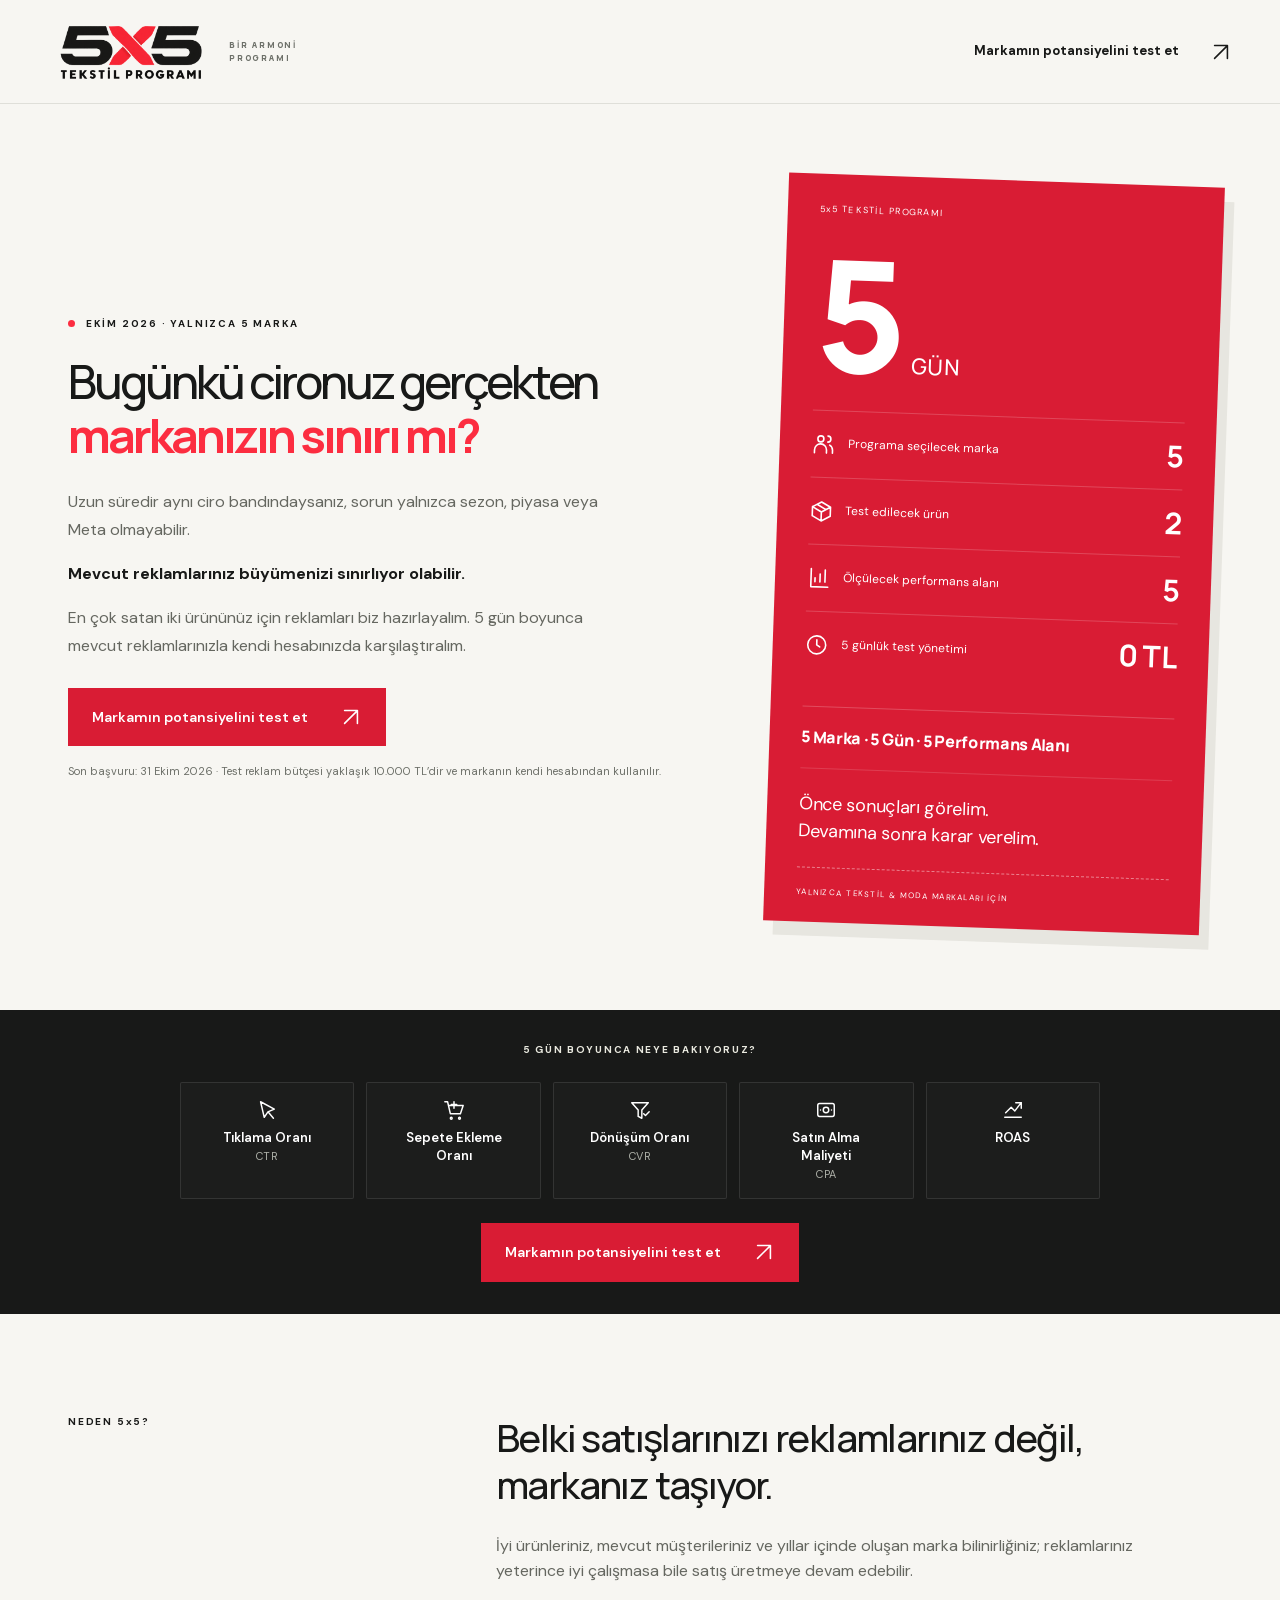
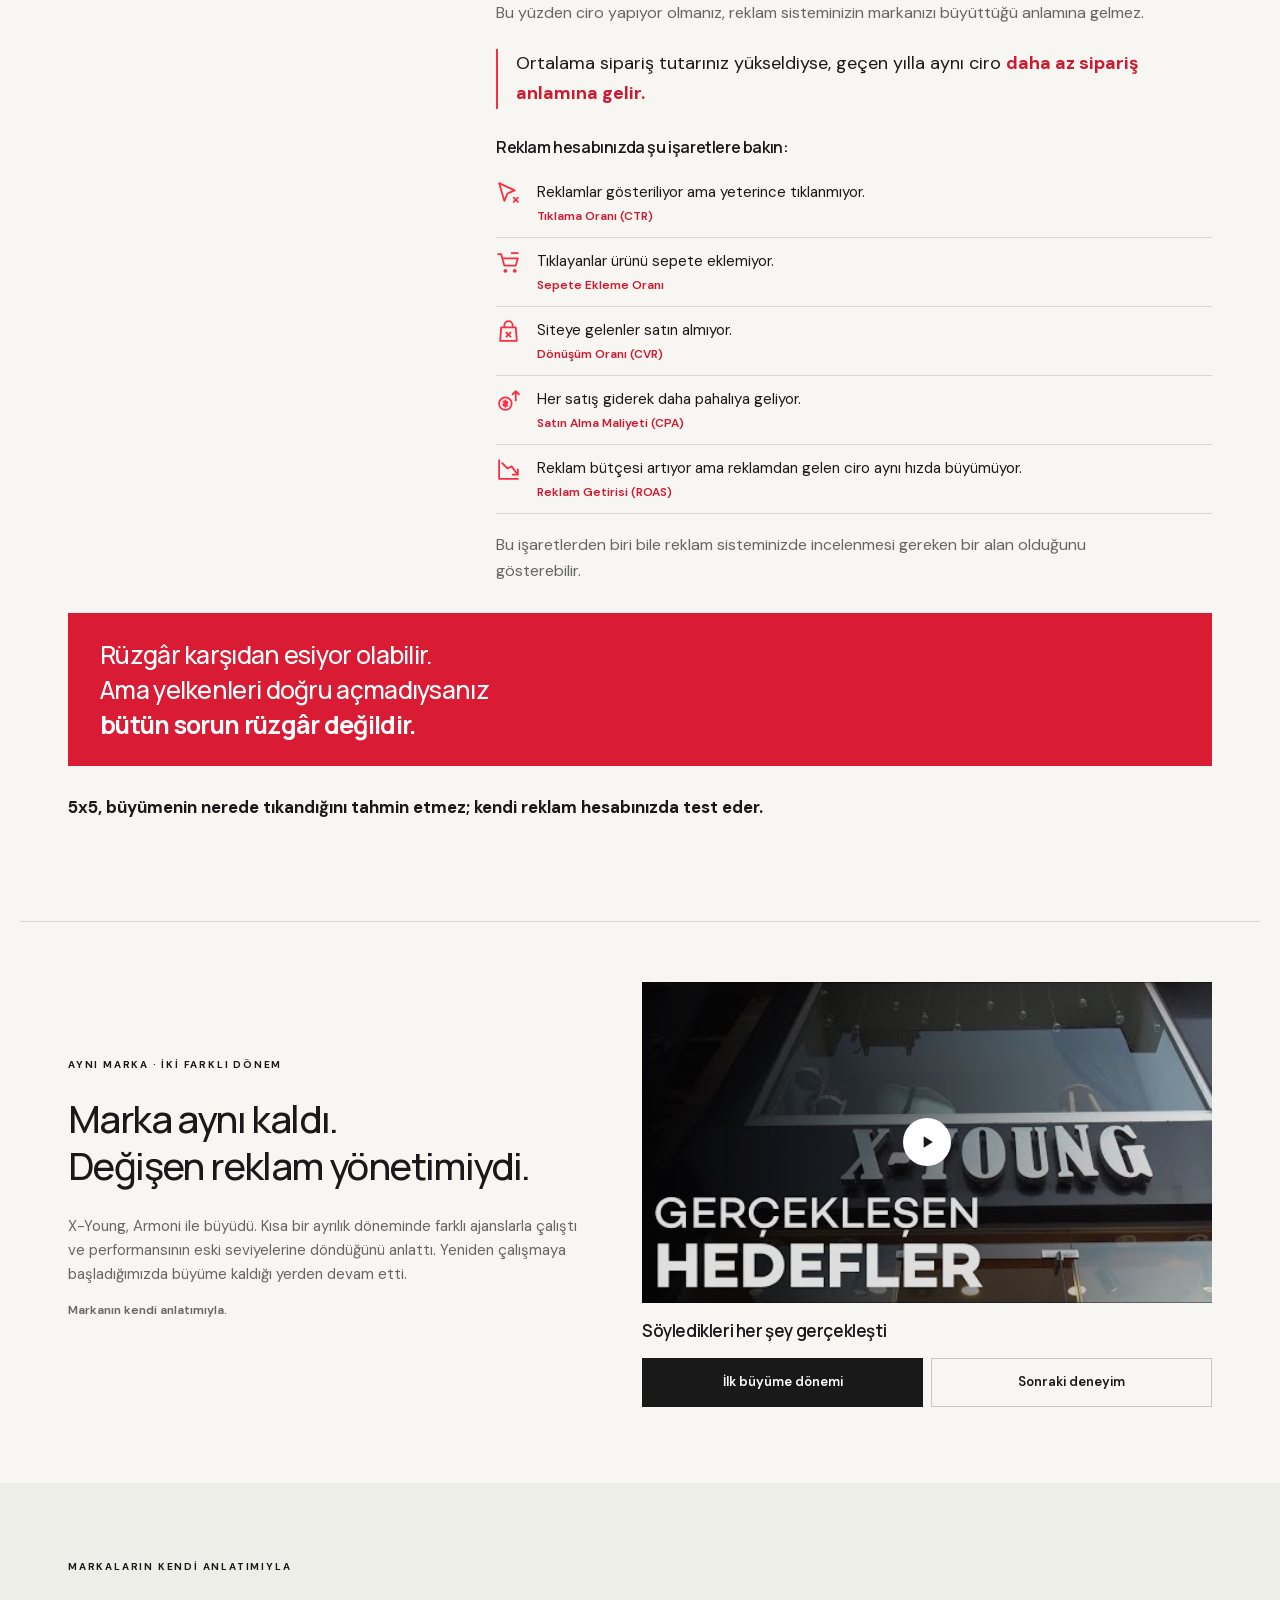
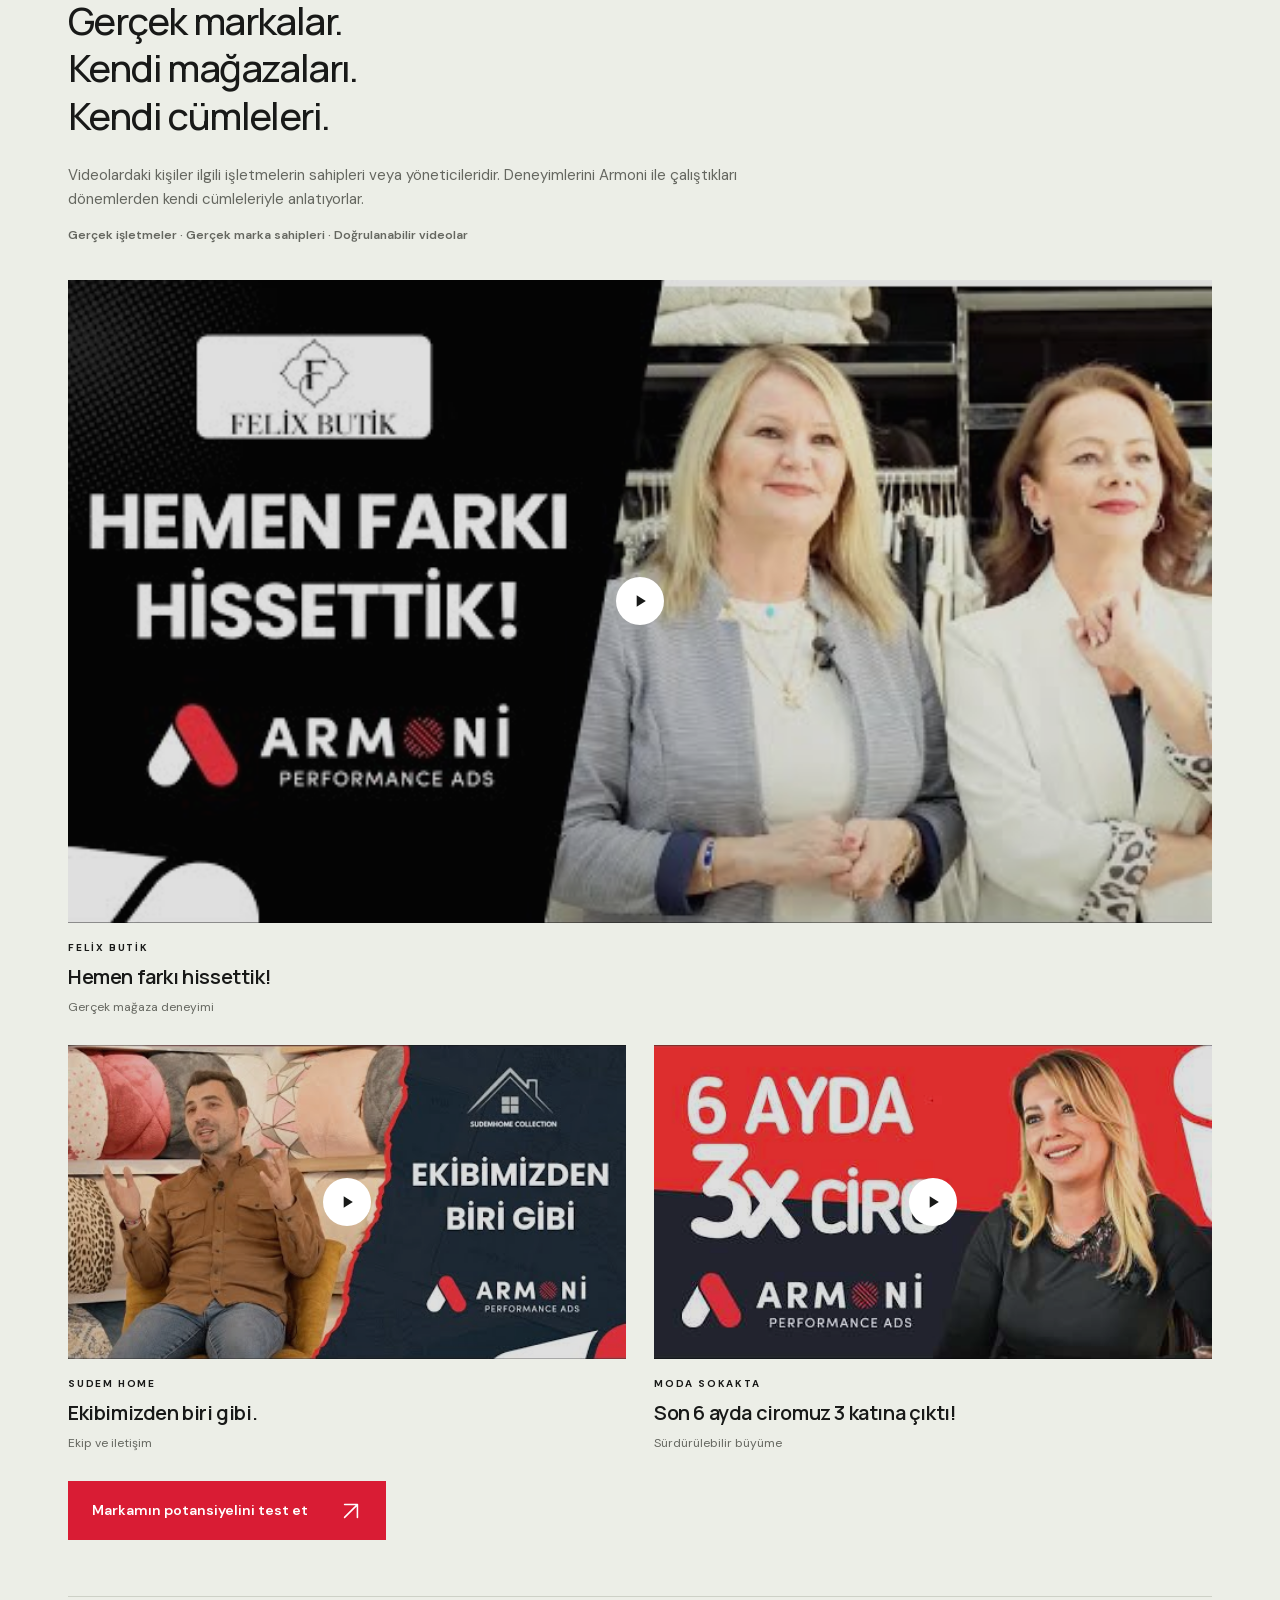
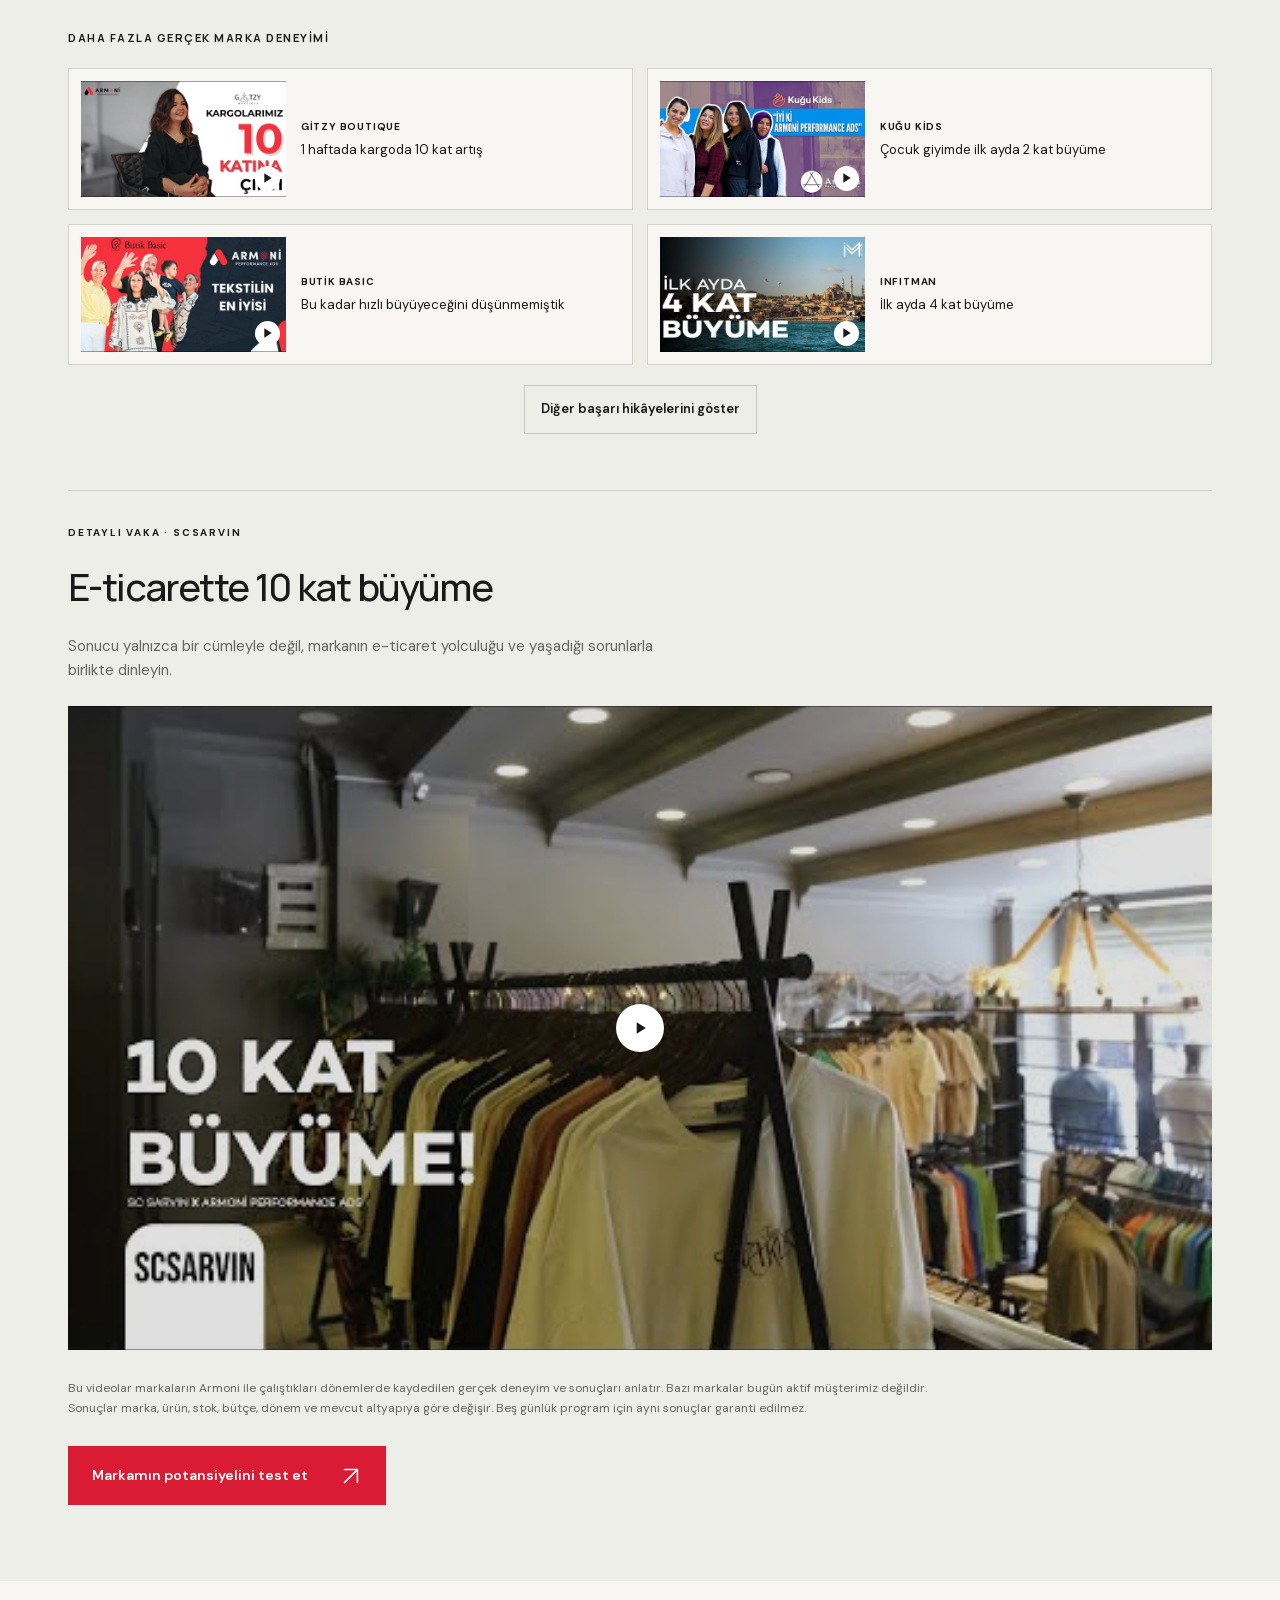
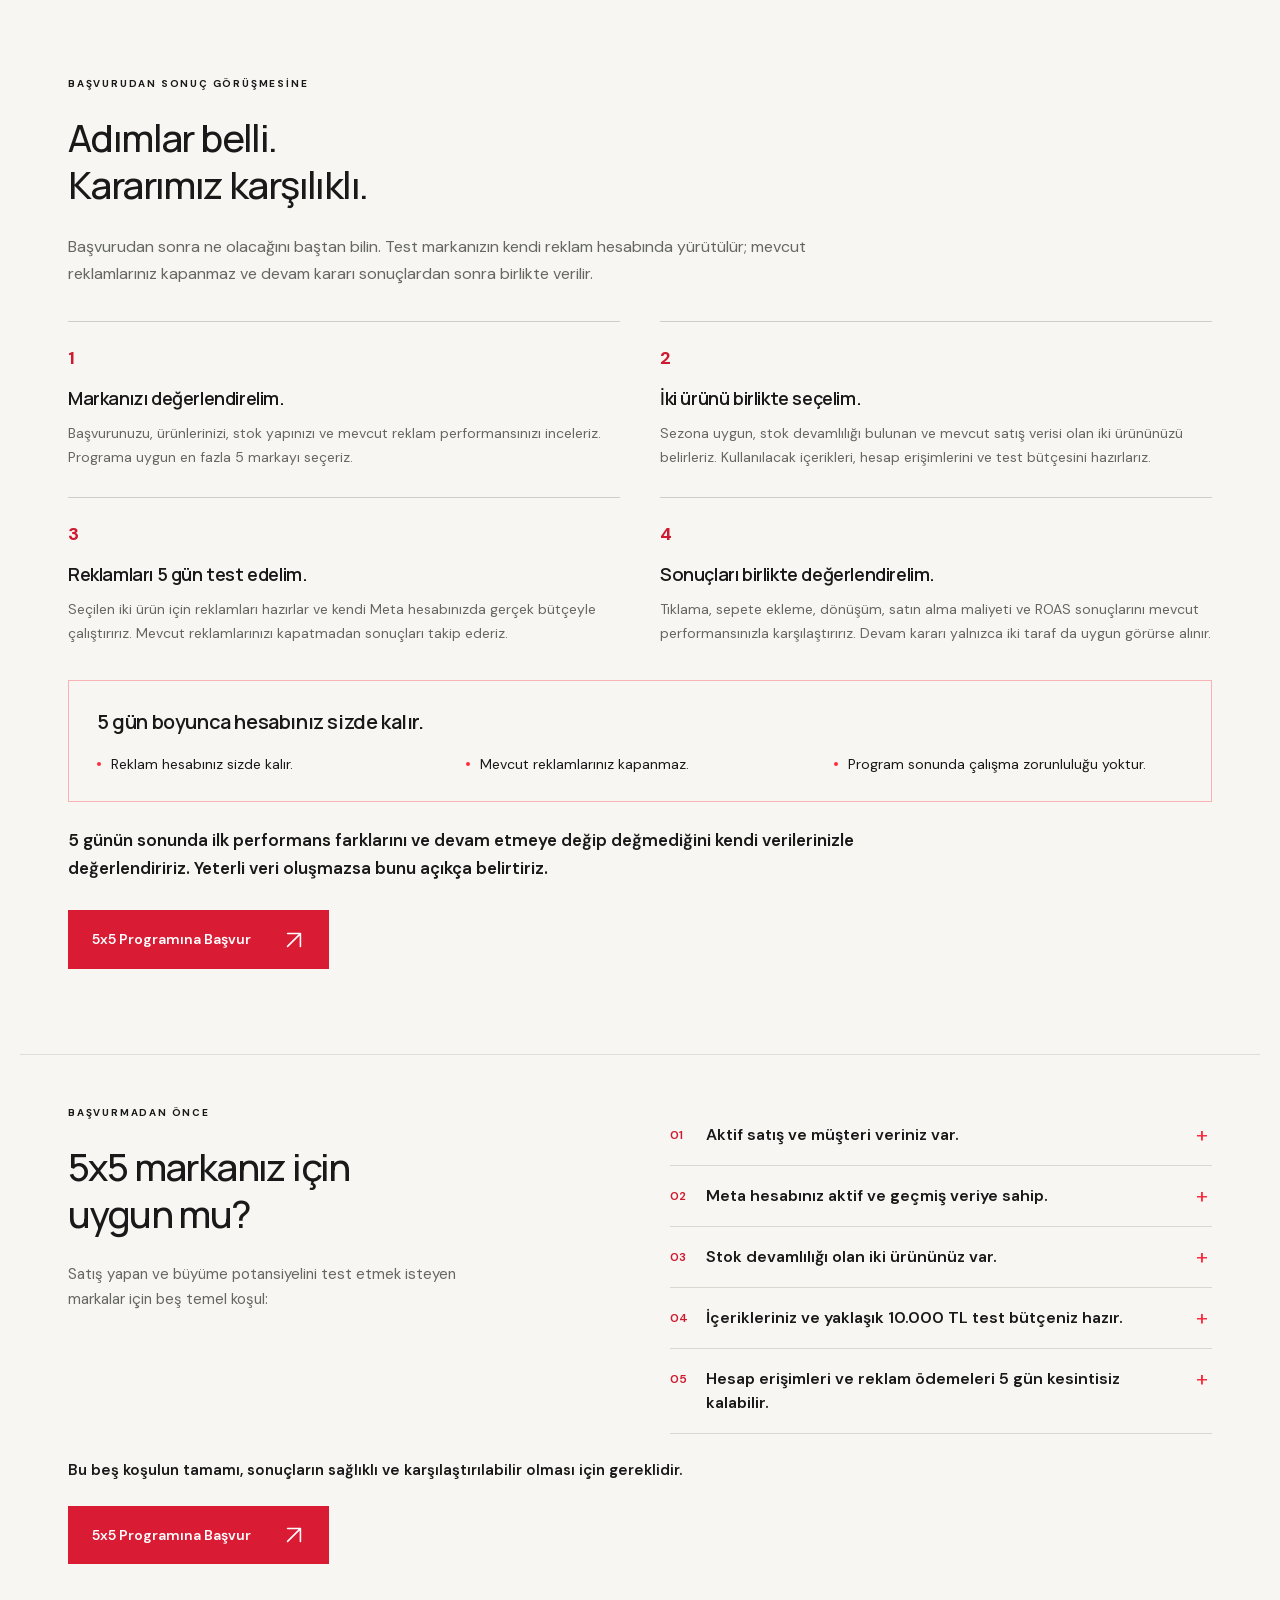
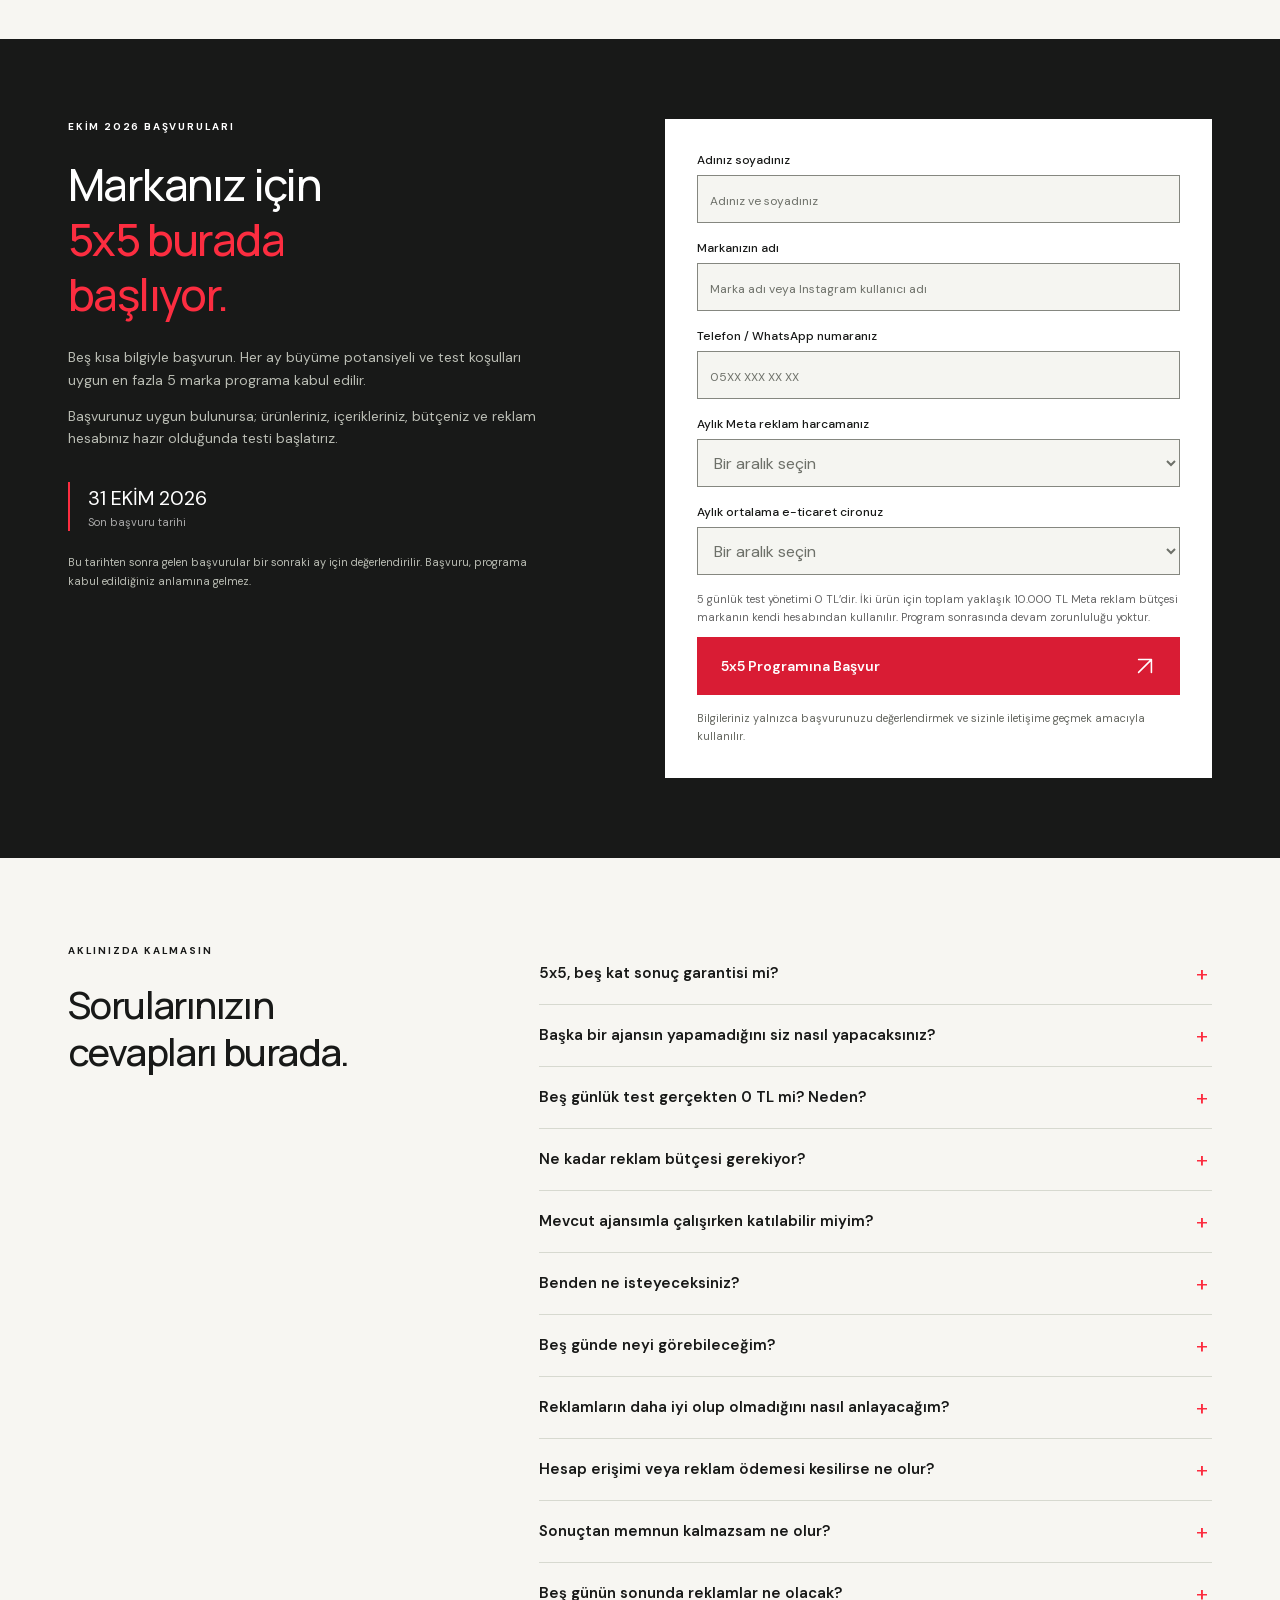
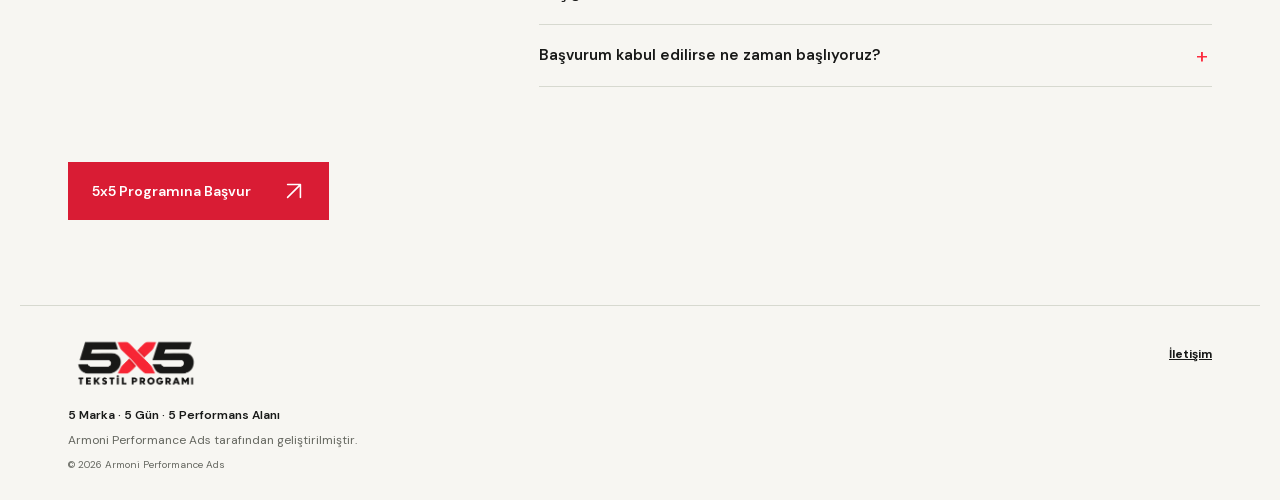
==== index.html @ 451f7395 "Add files via upload" ====
<!doctype html><html lang="tr"><head><meta charset="utf-8"><meta name="viewport" content="width=device-width,initial-scale=1,viewport-fit=cover"><meta name="referrer" content="strict-origin-when-cross-origin"><meta name="description" content="Tekstil markanızın reklam performansını 5 günde gerçek verilerle karşılaştırın. Her ay en fazla 5 marka. 5 günlük test yönetimi 0 TL."><title>5x5 Tekstil Programı | Armoni Performance Ads</title><link rel="canonical" href="https://5x5tekstilprogrami.com/"><meta name="robots" content="index,follow"><meta property="og:type" content="website"><meta property="og:locale" content="tr_TR"><meta property="og:title" content="5x5 Tekstil Programı | Armoni Performance Ads"><meta property="og:description" content="Tekstil markanızın reklam performansını 5 günde gerçek verilerle karşılaştırın. Her ay en fazla 5 marka. 5 günlük test yönetimi 0 TL."><meta property="og:url" content="https://5x5tekstilprogrami.com/"><meta property="og:image" content="https://5x5tekstilprogrami.com/assets/5x5-tekstil-programi-logo.png"><meta property="og:image:width" content="568"><meta property="og:image:height" content="249"><meta property="og:image:alt" content="5x5 Tekstil Programı"><link rel="icon" type="image/png" href="assets/5x5-tekstil-programi-logo.png"><link rel="preload" as="font" href="assets/fonts/font-2.woff2" type="font/woff2" crossorigin><link rel="preload" as="font" href="assets/fonts/font-4.woff2" type="font/woff2" crossorigin><link rel="stylesheet" href="assets/fonts/fonts.css"><link rel="stylesheet" href="style.css"><link rel="preload" as="image" href="assets/5x5-tekstil-programi-logo.png" fetchpriority="high"></head><body><a class="skip-link" href="#main-content">İçeriğe geç</a>
<header><a class="brand" href="#" aria-label="5x5 Tekstil Programı ana sayfa"><img class="program-logo" src="assets/5x5-tekstil-programi-logo.png" alt="5x5 Tekstil Programı" width="568" height="249" loading="eager" fetchpriority="high"><span class="small">BİR ARMONİ PROGRAMI</span></a><a class="nav-cta" href="#basvuru">Markamın potansiyelini test et <svg class="cta-arrow" xmlns="http://www.w3.org/2000/svg" width="22" height="22" viewBox="0 0 24 24" fill="none" stroke="currentColor" stroke-width="1.7" stroke-linecap="round" stroke-linejoin="round" aria-hidden="true" focusable="false"><path d="M5 19 19 5M5 5h14v14"/></svg></a></header>
<main id="main-content" tabindex="-1"><section class="hero wrap"><div><p class="eyebrow"><span class="dot"></span> EKİM 2026 · YALNIZCA 5 MARKA</p><h1>Bugünkü cironuz gerçekten<br><em><strong>markanızın sınırı mı?</strong></em></h1><div class="hero-copy"><p>Uzun süredir aynı ciro bandındaysanız, sorun yalnızca sezon, piyasa veya Meta olmayabilir.</p><p><strong>Mevcut reklamlarınız büyümenizi sınırlıyor olabilir.</strong></p><p>En çok satan iki ürününüz için reklamları biz hazırlayalım. 5 gün boyunca mevcut reklamlarınızla kendi hesabınızda karşılaştıralım.</p></div><a class="button" href="#basvuru">Markamın potansiyelini test et <svg class="cta-arrow" xmlns="http://www.w3.org/2000/svg" width="22" height="22" viewBox="0 0 24 24" fill="none" stroke="currentColor" stroke-width="1.7" stroke-linecap="round" stroke-linejoin="round" aria-hidden="true" focusable="false"><path d="M5 19 19 5M5 5h14v14"/></svg></a><p class="fine">Son başvuru: 31 Ekim 2026 · Test reklam bütçesi yaklaşık 10.000 TL’dir ve markanın kendi hesabından kullanılır.</p></div><aside class="program"><div class="program-top">5x5 TEKSTİL PROGRAMI</div><div class="big-five">5<span>GÜN</span></div><div class="ticket-row"><span class="ticket-label"><svg class="metric-icon" xmlns="http://www.w3.org/2000/svg" width="24" height="24" viewBox="0 0 24 24" fill="none" stroke="currentColor" stroke-width="1.6" stroke-linecap="round" stroke-linejoin="round" aria-hidden="true" focusable="false"><circle cx="9" cy="7" r="3"/><path d="M3 21v-3a6 6 0 0 1 12 0v3M16 4a3 3 0 0 1 0 6M21 21v-3a6 6 0 0 0-3-5"/></svg><span>Programa seçilecek marka</span></span><strong>5</strong></div><div class="ticket-row"><span class="ticket-label"><svg class="metric-icon" xmlns="http://www.w3.org/2000/svg" width="24" height="24" viewBox="0 0 24 24" fill="none" stroke="currentColor" stroke-width="1.6" stroke-linecap="round" stroke-linejoin="round" aria-hidden="true" focusable="false"><path d="m12 3 9 5-9 5-9-5 9-5Zm-9 5v9l9 5 9-5V8M12 13v9M7.5 5.5l9 5"/></svg><span>Test edilecek ürün</span></span><strong>2</strong></div><div class="ticket-row"><span class="ticket-label"><svg class="metric-icon" xmlns="http://www.w3.org/2000/svg" width="24" height="24" viewBox="0 0 24 24" fill="none" stroke="currentColor" stroke-width="1.6" stroke-linecap="round" stroke-linejoin="round" aria-hidden="true" focusable="false"><path d="M4 3v18h17M8 16v-4M13 16V8M18 16V4"/></svg><span>Ölçülecek performans alanı</span></span><strong>5</strong></div><div class="ticket-row"><span class="ticket-label"><svg class="metric-icon" xmlns="http://www.w3.org/2000/svg" width="24" height="24" viewBox="0 0 24 24" fill="none" stroke="currentColor" stroke-width="1.6" stroke-linecap="round" stroke-linejoin="round" aria-hidden="true" focusable="false"><circle cx="12" cy="12" r="9"/><path d="M12 7v5l3 2"/></svg><span>5 günlük test yönetimi</span></span><strong>0 TL</strong></div><p class="program-method">5 Marka · 5 Gün · 5 Performans Alanı</p><p class="program-message">Önce sonuçları görelim.<br>Devamına sonra karar verelim.</p><span class="ticket-bottom">YALNIZCA TEKSTİL &amp; MODA MARKALARI İÇİN</span></aside></section>
<div class="strip performance-strip"><p>5 GÜN BOYUNCA NEYE BAKIYORUZ?</p><ul role="list" aria-label="Ölçülen beş performans alanı"><li><svg class="metric-icon" xmlns="http://www.w3.org/2000/svg" width="24" height="24" viewBox="0 0 24 24" fill="none" stroke="currentColor" stroke-width="1.6" stroke-linecap="round" stroke-linejoin="round" aria-hidden="true" focusable="false"><path d="m5 3 4 17 4-6 7-3L5 3ZM14 15l5 6"/></svg><span class="performance-name">Tıklama Oranı</span><span class="performance-detail">CTR</span></li><li><svg class="metric-icon" xmlns="http://www.w3.org/2000/svg" width="24" height="24" viewBox="0 0 24 24" fill="none" stroke="currentColor" stroke-width="1.6" stroke-linecap="round" stroke-linejoin="round" aria-hidden="true" focusable="false"><path d="M2 3h3l3 13h11l3-9H6M12 3v7M9 6h6"/><circle cx="9" cy="21" r="1"/><circle cx="18" cy="21" r="1"/></svg><span class="performance-name">Sepete Ekleme<br>Oranı</span></li><li><svg class="metric-icon" xmlns="http://www.w3.org/2000/svg" width="24" height="24" viewBox="0 0 24 24" fill="none" stroke="currentColor" stroke-width="1.6" stroke-linecap="round" stroke-linejoin="round" aria-hidden="true" focusable="false"><path d="m3 4 7 8v7l4 2v-9l7-8H3ZM16 16l2 2 4-4"/></svg><span class="performance-name">Dönüşüm Oranı</span><span class="performance-detail">CVR</span></li><li><svg class="metric-icon" xmlns="http://www.w3.org/2000/svg" width="24" height="24" viewBox="0 0 24 24" fill="none" stroke="currentColor" stroke-width="1.6" stroke-linecap="round" stroke-linejoin="round" aria-hidden="true" focusable="false"><rect x="3" y="5" width="18" height="14" rx="2"/><circle cx="12" cy="12" r="3"/><path d="M6 12h.01M18 12h.01"/></svg><span class="performance-name">Satın Alma<br>Maliyeti</span><span class="performance-detail">CPA</span></li><li><svg class="metric-icon" xmlns="http://www.w3.org/2000/svg" width="24" height="24" viewBox="0 0 24 24" fill="none" stroke="currentColor" stroke-width="1.6" stroke-linecap="round" stroke-linejoin="round" aria-hidden="true" focusable="false"><path d="M3 20h18M4 15l6-6 4 4 7-9M15 4h6v6"/></svg><span class="performance-name">ROAS</span></li></ul><a class="button" href="#basvuru">Markamın potansiyelini test et <svg class="cta-arrow" xmlns="http://www.w3.org/2000/svg" width="22" height="22" viewBox="0 0 24 24" fill="none" stroke="currentColor" stroke-width="1.7" stroke-linecap="round" stroke-linejoin="round" aria-hidden="true" focusable="false"><path d="M5 19 19 5M5 5h14v14"/></svg></a></div>
<section class="wrap intro why-program"><p class="eyebrow">NEDEN 5x5?</p><div class="why-copy"><h2>Belki satışlarınızı reklamlarınız değil, markanız taşıyor.</h2><p>İyi ürünleriniz, mevcut müşterileriniz ve yıllar içinde oluşan marka bilinirliğiniz; reklamlarınız yeterince iyi çalışmasa bile satış üretmeye devam edebilir.</p><p>Bu yüzden ciro yapıyor olmanız, reklam sisteminizin markanızı büyüttüğü anlamına gelmez.</p><p class="revenue-caution">Ortalama sipariş tutarınız yükseldiyse, geçen yılla aynı ciro <strong>daha az sipariş anlamına gelir.</strong></p><h3>Reklam hesabınızda şu işaretlere bakın:</h3><ul role="list" class="why-signs"><li><svg class="why-sign-icon" width="25" height="25" viewBox="0 0 24 24" fill="none" stroke="currentColor" stroke-width="1.7" stroke-linecap="round" stroke-linejoin="round" aria-hidden="true" focusable="false"><path d="m3 2 5 17 3-7 7-3L3 2Z"/><path d="m17 16 4 4m0-4-4 4"/></svg><div class="why-sign-copy"><span>Reklamlar gösteriliyor ama yeterince tıklanmıyor.</span><span class="why-metric">Tıklama Oranı (CTR)</span></div></li><li><svg class="why-sign-icon" width="25" height="25" viewBox="0 0 24 24" fill="none" stroke="currentColor" stroke-width="1.7" stroke-linecap="round" stroke-linejoin="round" aria-hidden="true" focusable="false"><path d="M2 4h3l3 11h11l2-7H6M15 3h6"/><circle cx="9" cy="20" r="1"/><circle cx="18" cy="20" r="1"/></svg><div class="why-sign-copy"><span>Tıklayanlar ürünü sepete eklemiyor.</span><span class="why-metric">Sepete Ekleme Oranı</span></div></li><li><svg class="why-sign-icon" width="25" height="25" viewBox="0 0 24 24" fill="none" stroke="currentColor" stroke-width="1.7" stroke-linecap="round" stroke-linejoin="round" aria-hidden="true" focusable="false"><path d="M5 8h14l1 13H4L5 8ZM8 8V6a4 4 0 0 1 8 0v2M10 13l4 4m0-4-4 4"/></svg><div class="why-sign-copy"><span>Siteye gelenler satın almıyor.</span><span class="why-metric">Dönüşüm Oranı (CVR)</span></div></li><li><svg class="why-sign-icon" width="25" height="25" viewBox="0 0 24 24" fill="none" stroke="currentColor" stroke-width="1.7" stroke-linecap="round" stroke-linejoin="round" aria-hidden="true" focusable="false"><circle cx="9" cy="15" r="6"/><path d="M9 12v6m-2-5h3a1 1 0 0 1 0 2H8a1 1 0 0 0 0 2h3M19 12V3m-3 3 3-3 3 3"/></svg><div class="why-sign-copy"><span>Her satış giderek daha pahalıya geliyor.</span><span class="why-metric">Satın Alma Maliyeti (CPA)</span></div></li><li><svg class="why-sign-icon" width="25" height="25" viewBox="0 0 24 24" fill="none" stroke="currentColor" stroke-width="1.7" stroke-linecap="round" stroke-linejoin="round" aria-hidden="true" focusable="false"><path d="M3 3v18h18M6 6l5 5 4-2 6 8M16 17h5v-5"/></svg><div class="why-sign-copy"><span>Reklam bütçesi artıyor ama reklamdan gelen ciro aynı hızda büyümüyor.</span><span class="why-metric">Reklam Getirisi (ROAS)</span></div></li></ul><p class="why-note">Bu işaretlerden biri bile reklam sisteminizde incelenmesi gereken bir alan olduğunu gösterebilir.</p></div><blockquote class="why-metaphor"><span>Rüzgâr karşıdan esiyor olabilir.</span> <span>Ama yelkenleri doğru açmadıysanız</span> <strong>bütün sorun rüzgâr değildir.</strong></blockquote><p class="why-closing">5x5, büyümenin nerede tıkandığını tahmin etmez; kendi reklam hesabınızda test eder.</p></section>
<section class="xyoung-case wrap" aria-labelledby="xyoung-heading"><div class="case-copy"><p class="eyebrow">AYNI MARKA · İKİ FARKLI DÖNEM</p><h2 id="xyoung-heading">Marka aynı kaldı.<br>Değişen reklam yönetimiydi.</h2><p>X-Young, Armoni ile büyüdü. Kısa bir ayrılık döneminde farklı ajanslarla çalıştı ve performansının eski seviyelerine döndüğünü anlattı. Yeniden çalışmaya başladığımızda büyüme kaldığı yerden devam etti.</p><p class="case-trust">Markanın kendi anlatımıyla.</p></div><div class="case-player"><div id="xyoung-panel" role="tabpanel" aria-labelledby="xyoung-tab-1"><button type="button" class="video" data-video="e--o4n1qIz4" data-title="X-YOUNG — Söyledikleri her şey gerçekleşti" aria-label="X-YOUNG — Söyledikleri her şey gerçekleşti videosunu oynat" id="xyoung-video"><img src="assets/video-thumbnails/e--o4n1qIz4.jpg" alt="X-YOUNG video kapağı" loading="lazy" width="480" height="270"><span class="play"><svg viewBox="0 0 24 24" width="20" height="20" fill="currentColor" aria-hidden="true"><path d="m8 5 11 7-11 7z"/></svg></span></button><h3 id="xyoung-title">Söyledikleri her şey gerçekleşti</h3></div><div class="case-tabs" role="tablist" aria-label="X-Young deneyim dönemleri"><button type="button" id="xyoung-tab-1" role="tab" aria-selected="true" aria-controls="xyoung-panel" data-case-video="e--o4n1qIz4" data-case-title="Söyledikleri her şey gerçekleşti">İlk büyüme dönemi</button><button type="button" id="xyoung-tab-2" role="tab" tabindex="-1" aria-selected="false" aria-controls="xyoung-panel" data-case-video="jlmc90x13nE" data-case-title="İlk ayda ciromuzu 2 katına çıkardılar!">Sonraki deneyim</button></div></div></section><section class="stories reference-stories" id="referanslar"><div class="wrap"><div class="reference-intro"><p class="eyebrow">MARKALARIN KENDİ ANLATIMIYLA</p><h2>Gerçek markalar.<br>Kendi mağazaları.<br>Kendi cümleleri.</h2><p>Videolardaki kişiler ilgili işletmelerin sahipleri veya yöneticileridir. Deneyimlerini Armoni ile çalıştıkları dönemlerden kendi cümleleriyle anlatıyorlar.</p><p class="ref-trust">Gerçek işletmeler · Gerçek marka sahipleri · Doğrulanabilir videolar</p></div><div class="featured-refs"><article><button type="button" class="video" data-video="v6_KRv1gMnw" data-title="FELİX BUTİK — Hemen farkı hissettik!" aria-label="FELİX BUTİK — Hemen farkı hissettik! videosunu oynat" ><img src="assets/video-thumbnails/v6_KRv1gMnw.jpg" alt="FELİX BUTİK video kapağı" loading="lazy" width="480" height="270"><span class="play"><svg viewBox="0 0 24 24" width="20" height="20" fill="currentColor" aria-hidden="true"><path d="m8 5 11 7-11 7z"/></svg></span></button><p class="eyebrow">FELİX BUTİK</p><h3>Hemen farkı hissettik!</h3><p class="ref-context">Gerçek mağaza deneyimi</p></article><article><button type="button" class="video" data-video="5_s_2M552jU" data-title="SUDEM HOME — Ekibimizden biri gibi." aria-label="SUDEM HOME — Ekibimizden biri gibi. videosunu oynat" ><img src="assets/video-thumbnails/5_s_2M552jU.jpg" alt="SUDEM HOME video kapağı" loading="lazy" width="480" height="270"><span class="play"><svg viewBox="0 0 24 24" width="20" height="20" fill="currentColor" aria-hidden="true"><path d="m8 5 11 7-11 7z"/></svg></span></button><p class="eyebrow">SUDEM HOME</p><h3>Ekibimizden biri gibi.</h3><p class="ref-context">Ekip ve iletişim</p></article><article><button type="button" class="video" data-video="uiZ_ZcoqNw0" data-title="MODA SOKAKTA — Son 6 ayda ciromuz 3 katına çıktı!" aria-label="MODA SOKAKTA — Son 6 ayda ciromuz 3 katına çıktı! videosunu oynat" ><img src="assets/video-thumbnails/uiZ_ZcoqNw0.jpg" alt="MODA SOKAKTA video kapağı" loading="lazy" width="480" height="270"><span class="play"><svg viewBox="0 0 24 24" width="20" height="20" fill="currentColor" aria-hidden="true"><path d="m8 5 11 7-11 7z"/></svg></span></button><p class="eyebrow">MODA SOKAKTA</p><h3>Son 6 ayda ciromuz 3 katına çıktı!</h3><p class="ref-context">Sürdürülebilir büyüme</p></article></div><div class="refs-cta"><a class="button" href="#basvuru">Markamın potansiyelini test et <svg class="cta-arrow" xmlns="http://www.w3.org/2000/svg" width="22" height="22" viewBox="0 0 24 24" fill="none" stroke="currentColor" stroke-width="1.7" stroke-linecap="round" stroke-linejoin="round" aria-hidden="true" focusable="false"><path d="M5 19 19 5M5 5h14v14"/></svg></a></div><div class="reference-library"><h3 class="eyebrow">DAHA FAZLA GERÇEK MARKA DENEYİMİ</h3><div class="compact-grid"><button type="button" class="compact-ref" data-video="Da2yG4L6Cvw" data-title="GİTZY BOUTIQUE — 1 haftada kargoda 10 kat artış" aria-label="GİTZY BOUTIQUE — 1 haftada kargoda 10 kat artış videosunu oynat"><span class="compact-thumb"><img src="assets/video-thumbnails/Da2yG4L6Cvw.jpg" alt="" loading="lazy" width="480" height="270"><span class="compact-play"><svg viewBox="0 0 24 24" width="20" height="20" fill="currentColor" aria-hidden="true"><path d="m8 5 11 7-11 7z"/></svg></span></span><span class="compact-copy"><strong>GİTZY BOUTIQUE</strong><span>1 haftada kargoda 10 kat artış</span></span></button><button type="button" class="compact-ref" data-video="Bq5XdWG4wxs" data-title="KUĞU KİDS — Çocuk giyimde ilk ayda 2 kat büyüme" aria-label="KUĞU KİDS — Çocuk giyimde ilk ayda 2 kat büyüme videosunu oynat"><span class="compact-thumb"><img src="assets/video-thumbnails/Bq5XdWG4wxs.jpg" alt="" loading="lazy" width="480" height="270"><span class="compact-play"><svg viewBox="0 0 24 24" width="20" height="20" fill="currentColor" aria-hidden="true"><path d="m8 5 11 7-11 7z"/></svg></span></span><span class="compact-copy"><strong>KUĞU KİDS</strong><span>Çocuk giyimde ilk ayda 2 kat büyüme</span></span></button><button type="button" class="compact-ref" data-video="ktrP_CDAVSI" data-title="BUTİK BASIC — Bu kadar hızlı büyüyeceğini düşünmemiştik" aria-label="BUTİK BASIC — Bu kadar hızlı büyüyeceğini düşünmemiştik videosunu oynat"><span class="compact-thumb"><img src="assets/video-thumbnails/ktrP_CDAVSI.jpg" alt="" loading="lazy" width="480" height="270"><span class="compact-play"><svg viewBox="0 0 24 24" width="20" height="20" fill="currentColor" aria-hidden="true"><path d="m8 5 11 7-11 7z"/></svg></span></span><span class="compact-copy"><strong>BUTİK BASIC</strong><span>Bu kadar hızlı büyüyeceğini düşünmemiştik</span></span></button><button type="button" class="compact-ref" data-video="dRsuxk3LyNk" data-title="INFITMAN — İlk ayda 4 kat büyüme" aria-label="INFITMAN — İlk ayda 4 kat büyüme videosunu oynat"><span class="compact-thumb"><img src="assets/video-thumbnails/dRsuxk3LyNk.jpg" alt="" loading="lazy" width="480" height="270"><span class="compact-play"><svg viewBox="0 0 24 24" width="20" height="20" fill="currentColor" aria-hidden="true"><path d="m8 5 11 7-11 7z"/></svg></span></span><span class="compact-copy"><strong>INFITMAN</strong><span>İlk ayda 4 kat büyüme</span></span></button></div><div class="compact-grid more-stories" id="more-stories" hidden><button type="button" class="compact-ref" data-video="5TZXzGvAipg" data-title="NİHAL ÇAĞLAYAN — Armoni Performance iyi ki var" aria-label="NİHAL ÇAĞLAYAN — Armoni Performance iyi ki var videosunu oynat"><span class="compact-thumb"><img src="assets/video-thumbnails/5TZXzGvAipg.jpg" alt="" loading="lazy" width="480" height="270"><span class="compact-play"><svg viewBox="0 0 24 24" width="20" height="20" fill="currentColor" aria-hidden="true"><path d="m8 5 11 7-11 7z"/></svg></span></span><span class="compact-copy"><strong>NİHAL ÇAĞLAYAN</strong><span>Armoni Performance iyi ki var</span></span></button><button type="button" class="compact-ref" data-video="ZZXti1OBl9Y" data-title="BEYLERCE — 2 ayda 7 haneli ciroya" aria-label="BEYLERCE — 2 ayda 7 haneli ciroya videosunu oynat"><span class="compact-thumb"><img src="assets/video-thumbnails/ZZXti1OBl9Y.jpg" alt="" loading="lazy" width="480" height="270"><span class="compact-play"><svg viewBox="0 0 24 24" width="20" height="20" fill="currentColor" aria-hidden="true"><path d="m8 5 11 7-11 7z"/></svg></span></span><span class="compact-copy"><strong>BEYLERCE</strong><span>2 ayda 7 haneli ciroya</span></span></button><button type="button" class="compact-ref" data-video="ePYmnQMpDyY" data-title="CLUBBER BUTİK — E-ticarette iki ay içinde %600 büyüme" aria-label="CLUBBER BUTİK — E-ticarette iki ay içinde %600 büyüme videosunu oynat"><span class="compact-thumb"><img src="assets/video-thumbnails/ePYmnQMpDyY.jpg" alt="" loading="lazy" width="480" height="270"><span class="compact-play"><svg viewBox="0 0 24 24" width="20" height="20" fill="currentColor" aria-hidden="true"><path d="m8 5 11 7-11 7z"/></svg></span></span><span class="compact-copy"><strong>CLUBBER BUTİK</strong><span>E-ticarette iki ay içinde %600 büyüme</span></span></button></div><button class="stories-toggle" type="button" aria-expanded="false" aria-controls="more-stories">Diğer başarı hikâyelerini göster</button></div><div class="detailed-case"><p class="eyebrow">DETAYLI VAKA · SCSARVIN</p><h2>E-ticarette 10 kat büyüme</h2><p>Sonucu yalnızca bir cümleyle değil, markanın e-ticaret yolculuğu ve yaşadığı sorunlarla birlikte dinleyin.</p><button type="button" class="video" data-video="wN8hwjBbTFw" data-title="SCSARVİN — E-ticarette 10 kat büyüme" aria-label="SCSARVİN — E-ticarette 10 kat büyüme videosunu oynat" ><img src="assets/video-thumbnails/wN8hwjBbTFw.jpg" alt="SCSARVİN video kapağı" loading="lazy" width="480" height="270"><span class="play"><svg viewBox="0 0 24 24" width="20" height="20" fill="currentColor" aria-hidden="true"><path d="m8 5 11 7-11 7z"/></svg></span></button></div><p class="reference-disclosure">Bu videolar markaların Armoni ile çalıştıkları dönemlerde kaydedilen gerçek deneyim ve sonuçları anlatır. Bazı markalar bugün aktif müşterimiz değildir. Sonuçlar marka, ürün, stok, bütçe, dönem ve mevcut altyapıya göre değişir. Beş günlük program için aynı sonuçlar garanti edilmez.</p><div class="refs-cta"><a class="button" href="#basvuru">Markamın potansiyelini test et <svg class="cta-arrow" xmlns="http://www.w3.org/2000/svg" width="22" height="22" viewBox="0 0 24 24" fill="none" stroke="currentColor" stroke-width="1.7" stroke-linecap="round" stroke-linejoin="round" aria-hidden="true" focusable="false"><path d="M5 19 19 5M5 5h14v14"/></svg></a></div></div></section><section class="wrap process" id="surec"><p class="eyebrow">BAŞVURUDAN SONUÇ GÖRÜŞMESİNE</p><h2>Adımlar belli.<br>Kararımız karşılıklı.</h2><p class="process-intro">Başvurudan sonra ne olacağını baştan bilin. Test markanızın kendi reklam hesabında yürütülür; mevcut reklamlarınız kapanmaz ve devam kararı sonuçlardan sonra birlikte verilir.</p><div class="steps"><article><span>1</span><h3>Markanızı değerlendirelim.</h3><p>Başvurunuzu, ürünlerinizi, stok yapınızı ve mevcut reklam performansınızı inceleriz. Programa uygun en fazla 5 markayı seçeriz.</p></article><article><span>2</span><h3>İki ürünü birlikte seçelim.</h3><p>Sezona uygun, stok devamlılığı bulunan ve mevcut satış verisi olan iki ürününüzü belirleriz. Kullanılacak içerikleri, hesap erişimlerini ve test bütçesini hazırlarız.</p></article><article><span>3</span><h3>Reklamları 5 gün test edelim.</h3><p>Seçilen iki ürün için reklamları hazırlar ve kendi Meta hesabınızda gerçek bütçeyle çalıştırırız. Mevcut reklamlarınızı kapatmadan sonuçları takip ederiz.</p></article><article><span>4</span><h3>Sonuçları birlikte değerlendirelim.</h3><p>Tıklama, sepete ekleme, dönüşüm, satın alma maliyeti ve ROAS sonuçlarını mevcut performansınızla karşılaştırırız. Devam kararı yalnızca iki taraf da uygun görürse alınır.</p></article></div><div class="process-assurance"><h3>5 gün boyunca hesabınız sizde kalır.</h3><ul role="list"><li>Reklam hesabınız sizde kalır.</li><li>Mevcut reklamlarınız kapanmaz.</li><li>Program sonunda çalışma zorunluluğu yoktur.</li></ul></div><p class="process-outcome">5 günün sonunda ilk performans farklarını ve devam etmeye değip değmediğini kendi verilerinizle değerlendiririz. Yeterli veri oluşmazsa bunu açıkça belirtiriz.</p><div class="section-apply"><a class="button process-apply" href="#basvuru">5x5 Programına Başvur <svg class="cta-arrow" xmlns="http://www.w3.org/2000/svg" width="22" height="22" viewBox="0 0 24 24" fill="none" stroke="currentColor" stroke-width="1.7" stroke-linecap="round" stroke-linejoin="round" aria-hidden="true" focusable="false"><path d="M5 19 19 5M5 5h14v14"/></svg></a></div></section><section class="wrap fit eligibility" id="uygunluk"><div><p class="eyebrow">BAŞVURMADAN ÖNCE</p><h2>5x5 markanız için<br>uygun mu?</h2><p class="eligibility-intro">Satış yapan ve büyüme potansiyelini test etmek isteyen markalar için beş temel koşul:</p></div><div class="eligibility-accordion"><div class="eligibility-item"><h3><button type="button" class="eligibility-toggle" id="condition-1" aria-expanded="false" aria-controls="condition-panel-1"><span class="condition-number">01</span><span>Aktif satış ve müşteri veriniz var.</span><span class="condition-icon" aria-hidden="true">+</span></button></h3><div class="condition-panel" id="condition-panel-1" role="region" aria-labelledby="condition-1" hidden><p>Program sıfırdan satışa başlayacak mağazalar için değil; hâlihazırda satış yapan ve karşılaştırılabilir müşteri ve reklam verisi bulunan tekstil veya moda markaları için tasarlanmıştır.</p></div></div><div class="eligibility-item"><h3><button type="button" class="eligibility-toggle" id="condition-2" aria-expanded="false" aria-controls="condition-panel-2"><span class="condition-number">02</span><span>Meta hesabınız aktif ve geçmiş veriye sahip.</span><span class="condition-icon" aria-hidden="true">+</span></button></h3><div class="condition-panel" id="condition-panel-2" role="region" aria-labelledby="condition-2" hidden><p>Hazırladığımız reklamları mevcut sonuçlarla karşılaştırabilmemiz için çalışan bir Meta reklam hesabına ve yeterli geçmiş veriye ihtiyaç vardır.</p></div></div><div class="eligibility-item"><h3><button type="button" class="eligibility-toggle" id="condition-3" aria-expanded="false" aria-controls="condition-panel-3"><span class="condition-number">03</span><span>Stok devamlılığı olan iki ürününüz var.</span><span class="condition-icon" aria-hidden="true">+</span></button></h3><div class="condition-panel" id="condition-panel-3" role="region" aria-labelledby="condition-3" hidden><p>Seçilen ürünlerin test boyunca satışta kalması; stok, fiyat ve teklif koşullarının korunması gerekir.</p></div></div><div class="eligibility-item"><h3><button type="button" class="eligibility-toggle" id="condition-4" aria-expanded="false" aria-controls="condition-panel-4"><span class="condition-number">04</span><span>İçerikleriniz ve yaklaşık 10.000 TL test bütçeniz hazır.</span><span class="condition-icon" aria-hidden="true">+</span></button></h3><div class="condition-panel" id="condition-panel-4" role="region" aria-labelledby="condition-4" hidden><p>İki ürün için kullanılabilecek Reels veya dikey video içeriklerine ihtiyaç vardır. Yaklaşık 10.000 TL reklam bütçesi markanın kendi Meta hesabından doğrudan harcanır.</p></div></div><div class="eligibility-item"><h3><button type="button" class="eligibility-toggle" id="condition-5" aria-expanded="false" aria-controls="condition-panel-5"><span class="condition-number">05</span><span>Hesap erişimleri ve reklam ödemeleri 5 gün kesintisiz kalabilir.</span><span class="condition-icon" aria-hidden="true">+</span></button></h3><div class="condition-panel" id="condition-panel-5" role="region" aria-labelledby="condition-5" hidden><p>Gerekli hesap erişimleri ve reklam ödeme yöntemi test boyunca aktif tutulmalıdır. Test kampanyalarının yönetimi ve optimizasyonu Armoni tarafından yürütülür. Armoni gerekli değişiklikleri ayrıca onay beklemeden yapabilir; marka veya mevcut ajansı test reklamlarını durduramaz, değiştiremez ya da erişimleri kısıtlayamaz.</p></div></div></div><p class="eligibility-note">Bu beş koşulun tamamı, sonuçların sağlıklı ve karşılaştırılabilir olması için gereklidir.</p><div class="section-apply"><a class="button eligibility-apply" href="#basvuru">5x5 Programına Başvur <svg class="cta-arrow" xmlns="http://www.w3.org/2000/svg" width="22" height="22" viewBox="0 0 24 24" fill="none" stroke="currentColor" stroke-width="1.7" stroke-linecap="round" stroke-linejoin="round" aria-hidden="true" focusable="false"><path d="M5 19 19 5M5 5h14v14"/></svg></a></div></section><section class="apply" id="basvuru"><div class="wrap apply-grid"><div><p class="eyebrow">EKİM 2026 BAŞVURULARI</p><h2>Markanız için<br><em>5x5 burada<br>başlıyor.</em></h2><p>Beş kısa bilgiyle başvurun. Her ay büyüme potansiyeli ve test koşulları uygun en fazla 5 marka programa kabul edilir.</p><p>Başvurunuz uygun bulunursa; ürünleriniz, içerikleriniz, bütçeniz ve reklam hesabınız hazır olduğunda testi başlatırız.</p><div class="deadline">31 EKİM 2026<span>Son başvuru tarihi</span></div><p class="fine">Bu tarihten sonra gelen başvurular bir sonraki ay için değerlendirilir. Başvuru, programa kabul edildiğiniz anlamına gelmez.</p></div><form id="application" action="https://formsubmit.co/onur@armoni.agency" method="POST"><input type="hidden" name="_subject" value="5x5 Tekstil Programı — Ekim 2026 başvurusu"><input type="hidden" name="_template" value="table"><input type="hidden" name="_next" value="https://5x5tekstilprogrami.com/tesekkurler.html"><div class="form-trap" aria-hidden="true"><label for="apply-website-confirm">Bu alanı boş bırakın</label><input id="apply-website-confirm" type="text" name="_honey" tabindex="-1" autocomplete="off"></div><div class="application-field"><label for="apply-name">Adınız soyadınız</label><input id="apply-name" name="name" type="text" autocomplete="name" placeholder="Adınız ve soyadınız" maxlength="100" required aria-describedby="error-name"><span class="field-error" id="error-name"></span></div><div class="application-field"><label for="apply-brand">Markanızın adı</label><input id="apply-brand" name="brand" type="text" autocomplete="organization" placeholder="Marka adı veya Instagram kullanıcı adı" maxlength="200" autocapitalize="none" spellcheck="false" required aria-describedby="error-brand"><span class="field-error" id="error-brand"></span></div><div class="application-field"><label for="apply-phone">Telefon / WhatsApp numaranız</label><input id="apply-phone" name="phone" type="tel" autocomplete="tel" placeholder="05XX XXX XX XX" inputmode="tel" maxlength="25" required aria-describedby="error-phone"><span class="field-error" id="error-phone"></span></div><div class="application-field"><label for="apply-spend">Aylık Meta reklam harcamanız</label><select id="apply-spend" name="spend" required aria-describedby="error-spend"><option value="" disabled selected>Bir aralık seçin</option><option value="50.000 TL’den az">50.000 TL’den az</option><option value="50.000–100.000 TL">50.000–100.000 TL</option><option value="100.000–250.000 TL">100.000–250.000 TL</option><option value="250.000–500.000 TL">250.000–500.000 TL</option><option value="500.000–1 milyon TL">500.000–1 milyon TL</option><option value="1 milyon TL ve üzeri">1 milyon TL ve üzeri</option></select><span class="field-error" id="error-spend"></span></div><div class="application-field"><label for="apply-revenue">Aylık ortalama e-ticaret cironuz</label><select id="apply-revenue" name="revenue" required aria-describedby="error-revenue"><option value="" disabled selected>Bir aralık seçin</option><option value="500.000 TL’den az">500.000 TL’den az</option><option value="500.000–1 milyon TL">500.000–1 milyon TL</option><option value="1–3 milyon TL">1–3 milyon TL</option><option value="3–5 milyon TL">3–5 milyon TL</option><option value="5 milyon TL üzeri">5 milyon TL üzeri</option></select><span class="field-error" id="error-revenue"></span></div><p class="form-note">5 günlük test yönetimi 0 TL’dir. İki ürün için toplam yaklaşık 10.000 TL Meta reklam bütçesi markanın kendi hesabından kullanılır. Program sonrasında devam zorunluluğu yoktur.</p><button class="button" type="submit"><span class="submit-label">5x5 Programına Başvur</span> <svg class="cta-arrow" xmlns="http://www.w3.org/2000/svg" width="22" height="22" viewBox="0 0 24 24" fill="none" stroke="currentColor" stroke-width="1.7" stroke-linecap="round" stroke-linejoin="round" aria-hidden="true" focusable="false"><path d="M5 19 19 5M5 5h14v14"/></svg></button><p class="form-privacy">Bilgileriniz yalnızca başvurunuzu değerlendirmek ve sizinle iletişime geçmek amacıyla kullanılır.</p><p id="form-status" role="status" aria-live="polite"></p></form></div></section>



<section class="wrap faq"><div><p class="eyebrow">AKLINIZDA KALMASIN</p><h2>Sorularınızın<br>cevapları burada.</h2></div><div class="faq-accordion"><div class="faq-item"><h3><button type="button" class="faq-toggle" id="faq-question-1" aria-expanded="false" aria-controls="faq-answer-1"><span>5x5, beş kat sonuç garantisi mi?</span><span class="faq-icon" aria-hidden="true">+</span></button></h3><div class="faq-answer" id="faq-answer-1" role="region" aria-labelledby="faq-question-1" hidden><p>Hayır. 5x5; 5 marka, 5 gün ve 5 performans alanını ifade eder.</p><p>Herhangi bir metriğin beş kat artacağı veya belirli bir satış sonucuna ulaşılacağı garanti edilmez. Programın amacı, mevcut reklamlarınızın üzerinde gerçek bir gelişme alanı olup olmadığını kendi verilerinizle test etmektir.</p></div></div><div class="faq-item"><h3><button type="button" class="faq-toggle" id="faq-question-2" aria-expanded="false" aria-controls="faq-answer-2"><span>Başka bir ajansın yapamadığını siz nasıl yapacaksınız?</span><span class="faq-icon" aria-hidden="true">+</span></button></h3><div class="faq-answer" id="faq-answer-2" role="region" aria-labelledby="faq-question-2" hidden><p>Bunu size vaatlerle kanıtlamaya çalışmıyoruz.</p><p>Aynı iki ürün için hazırladığımız reklamları kendi reklam hesabınızda gerçek bütçeyle çalıştırıyor ve mevcut performansınızla karşılaştırıyoruz. Daha iyi sonuç üretirsek kendi verilerinizde görürsünüz; üretemezsek bunu da açıkça raporlarız.</p></div></div><div class="faq-item"><h3><button type="button" class="faq-toggle" id="faq-question-3" aria-expanded="false" aria-controls="faq-answer-3"><span>Beş günlük test gerçekten 0 TL mi? Neden?</span><span class="faq-icon" aria-hidden="true">+</span></button></h3><div class="faq-answer" id="faq-answer-3" role="region" aria-labelledby="faq-question-3" hidden><p>Evet. Reklam kurulumu ve beş günlük test yönetimi için Armoni’ye ücret ödemezsiniz.</p><p>Program, uzun süreli bir çalışmaya karar vermeden önce iki tarafın birbirini gerçek veriler üzerinden değerlendirmesi için oluşturuldu. Siz çalışma biçimimizi görürsünüz; biz de markanızın uzun vadeli çalışmaya uygun olup olmadığını değerlendiririz.</p><p>Meta reklam harcaması bu kapsama dahil değildir.</p></div></div><div class="faq-item"><h3><button type="button" class="faq-toggle" id="faq-question-4" aria-expanded="false" aria-controls="faq-answer-4"><span>Ne kadar reklam bütçesi gerekiyor?</span><span class="faq-icon" aria-hidden="true">+</span></button></h3><div class="faq-answer" id="faq-answer-4" role="region" aria-labelledby="faq-question-4" hidden><p>İki ürünün beş günlük testi için toplam yaklaşık 10.000 TL Meta reklam bütçesi öngörüyoruz.</p><p>Net bütçeyi test başlamadan önce ürünleriniz ve mevcut reklam verileriniz üzerinden belirleriz. Reklam bütçesi markanızın kendi Meta hesabından doğrudan Meta’ya harcanır; Armoni bu bütçeyi tahsil etmez.</p></div></div><div class="faq-item"><h3><button type="button" class="faq-toggle" id="faq-question-5" aria-expanded="false" aria-controls="faq-answer-5"><span>Mevcut ajansımla çalışırken katılabilir miyim?</span><span class="faq-icon" aria-hidden="true">+</span></button></h3><div class="faq-answer" id="faq-answer-5" role="region" aria-labelledby="faq-question-5" hidden><p>Evet. Mevcut reklamlarınızı kapatmaz veya değiştirmeyiz. Yalnızca 5x5 için hazırladığımız test kampanyalarını yönetiriz.</p><p>Test boyunca bu kampanyaların yönetimi Armoni’ye aittir. Gerekli optimizasyonları ayrıca onay beklemeden yapabiliriz. Marka veya mevcut ajansı test reklamlarını durduramaz, değiştiremez ya da gerekli erişimleri kısıtlayamaz.</p></div></div><div class="faq-item"><h3><button type="button" class="faq-toggle" id="faq-question-6" aria-expanded="false" aria-controls="faq-answer-6"><span>Benden ne isteyeceksiniz?</span><span class="faq-icon" aria-hidden="true">+</span></button></h3><div class="faq-answer" id="faq-answer-6" role="region" aria-labelledby="faq-question-6" hidden><p>Test için aşağıdakilerin hazır olması gerekir:</p><ul role="list"><li>Sezona uygun ve stok devamlılığı bulunan iki ürün</li><li>Bu ürünlere ait Reels veya dikey video içerikleri</li><li>Meta reklam hesabı, piksel ve gerekli katalog erişimleri</li><li>Aktif reklam ödeme yöntemi ve yaklaşık 10.000 TL test bütçesi</li><li>Ürünlerin stok, fiyat ve teklif koşullarının test boyunca korunması</li></ul></div></div><div class="faq-item"><h3><button type="button" class="faq-toggle" id="faq-question-7" aria-expanded="false" aria-controls="faq-answer-7"><span>Beş günde neyi görebileceğim?</span><span class="faq-icon" aria-hidden="true">+</span></button></h3><div class="faq-answer" id="faq-answer-7" role="region" aria-labelledby="faq-question-7" hidden><p>Hazırladığımız reklamları beş alanda değerlendiririz:</p><ul role="list"><li>Tıklama oranı</li><li>Sepete ekleme oranı</li><li>Dönüşüm oranı</li><li>Satın alma maliyeti</li><li>ROAS</li></ul><p>Beş gün, reklamların ilk performans yönünü ve mevcut reklamlara göre oluşturduğu farkı görmek için kullanılır. Uzun vadeli büyüme garantisi değildir. Yeterli veri oluşmazsa bunu açıkça belirtiriz.</p></div></div><div class="faq-item"><h3><button type="button" class="faq-toggle" id="faq-question-8" aria-expanded="false" aria-controls="faq-answer-8"><span>Reklamların daha iyi olup olmadığını nasıl anlayacağım?</span><span class="faq-icon" aria-hidden="true">+</span></button></h3><div class="faq-answer" id="faq-answer-8" role="region" aria-labelledby="faq-question-8" hidden><p>Test sonunda mevcut reklamlarınız ile 5x5 reklamlarını aynı ürünler üzerinden karşılaştıran sade bir sonuç raporu sunarız.</p><p>Raporda reklam harcaması, tıklama, sepete ekleme, dönüşüm, satın alma maliyeti ve ROAS farkları birlikte gösterilir. Tek bir iyi metriği seçip başarı ilan etmeyiz; satış yolculuğunun tamamını değerlendiririz.</p></div></div><div class="faq-item"><h3><button type="button" class="faq-toggle" id="faq-question-9" aria-expanded="false" aria-controls="faq-answer-9"><span>Hesap erişimi veya reklam ödemesi kesilirse ne olur?</span><span class="faq-icon" aria-hidden="true">+</span></button></h3><div class="faq-answer" id="faq-answer-9" role="region" aria-labelledby="faq-question-9" hidden><p>5x5, beş kesintisiz reklam günü üzerinden değerlendirilir.</p><p>Marka kaynaklı erişim veya ödeme kesintisinde test durdurulur. Sorun 24 saat içinde çözülür ve veriler hâlâ sağlıklı biçimde karşılaştırılabiliyorsa kalan süreye devam edilir.</p><p>Kesintinin 24 saati aşması veya tekrarlanması halinde test sonlandırılır. Yeniden katılım, yeni başvuruya ve uygun kontenjana bağlıdır.</p><p>Meta kaynaklı genel kesintilerde veya Armoni kaynaklı teknik bir sorunda eksik kalan süre telafi edilir.</p><p>Meta’da o ana kadar harcanan reklam bütçesi marka ile Meta arasındadır. Armoni bu bütçeyi tahsil etmez, iade etmez veya mahsup etmez.</p></div></div><div class="faq-item"><h3><button type="button" class="faq-toggle" id="faq-question-10" aria-expanded="false" aria-controls="faq-answer-10"><span>Sonuçtan memnun kalmazsam ne olur?</span><span class="faq-icon" aria-hidden="true">+</span></button></h3><div class="faq-answer" id="faq-answer-10" role="region" aria-labelledby="faq-question-10" hidden><p>Devam etmek zorunda değilsiniz. Beş günlük test için kurulum veya yönetim ücreti talep etmeyiz.</p><p>Meta’ya harcanan bütçe gerçek reklam harcamasıdır ve Armoni’ye ödenmediği için iade kapsamına girmez.</p></div></div><div class="faq-item"><h3><button type="button" class="faq-toggle" id="faq-question-11" aria-expanded="false" aria-controls="faq-answer-11"><span>Beş günün sonunda reklamlar ne olacak?</span><span class="faq-icon" aria-hidden="true">+</span></button></h3><div class="faq-answer" id="faq-answer-11" role="region" aria-labelledby="faq-question-11" hidden><p>Testin sonunda kampanyalar durdurulur veya iki tarafın ortak kararıyla devam ettirilir.</p><p>Hazırlanan reklamlar ve kampanya kurulumları kendi reklam hesabınızda kalır. Uzun süreli çalışma ancak hem marka hem de Armoni uygun görürse başlar.</p></div></div><div class="faq-item"><h3><button type="button" class="faq-toggle" id="faq-question-12" aria-expanded="false" aria-controls="faq-answer-12"><span>Başvurum kabul edilirse ne zaman başlıyoruz?</span><span class="faq-icon" aria-hidden="true">+</span></button></h3><div class="faq-answer" id="faq-answer-12" role="region" aria-labelledby="faq-question-12" hidden><p>Başvurunuz uygun bulunduğunda sizinle telefon veya WhatsApp üzerinden iletişime geçeriz.</p><p>İki ürün, içerikler, reklam bütçesi, ödeme yöntemi ve gerekli hesap erişimleri hazır olduğunda ay sonunu beklemeden testi planlarız.</p></div></div></div><div class="section-apply"><a class="button faq-apply" href="#basvuru">5x5 Programına Başvur <svg class="cta-arrow" xmlns="http://www.w3.org/2000/svg" width="22" height="22" viewBox="0 0 24 24" fill="none" stroke="currentColor" stroke-width="1.7" stroke-linecap="round" stroke-linejoin="round" aria-hidden="true" focusable="false"><path d="M5 19 19 5M5 5h14v14"/></svg></a></div></section></main><footer class="wrap"><div class="footer-brand"><img src="assets/5x5-tekstil-programi-logo.png" alt="5x5 Tekstil Programı" width="568" height="249" loading="eager"><p>5 Marka · 5 Gün · 5 Performans Alanı</p><p>Armoni Performance Ads tarafından geliştirilmiştir.</p><small>© 2026 Armoni Performance Ads</small></div><a class="footer-contact" href="mailto:onur@armoni.agency">İletişim</a></footer><dialog id="video-modal" class="video-modal" aria-labelledby="video-modal-title"><div class="modal-top"><h2 id="video-modal-title"></h2><button type="button" class="modal-close" aria-label="Videoyu kapat">Kapat <span aria-hidden="true">×</span></button></div><div class="modal-player"></div><a href="https://www.youtube.com/@armoniperformanceads" class="youtube-source" target="_blank" rel="noopener noreferrer">YouTube’da izle</a></dialog><script src="measurement.js"></script><script src="app.js"></script><script src="application.js"></script></body></html>
---- assets/fonts/fonts.css ----
/* latin-ext */
@font-face {
  font-family: 'DM Sans';
  font-style: normal;
  font-weight: 400;
  font-display: swap;
  src: url(font-1.woff2) format('woff2');
  unicode-range: U+0100-02BA, U+02BD-02C5, U+02C7-02CC, U+02CE-02D7, U+02DD-02FF, U+0304, U+0308, U+0329, U+1D00-1DBF, U+1E00-1E9F, U+1EF2-1EFF, U+2020, U+20A0-20AB, U+20AD-20C4, U+2113, U+2C60-2C7F, U+A720-A7FF;
}
/* latin */
@font-face {
  font-family: 'DM Sans';
  font-style: normal;
  font-weight: 400;
  font-display: swap;
  src: url(font-2.woff2) format('woff2');
  unicode-range: U+0000-00FF, U+0131, U+0152-0153, U+02BB-02BC, U+02C6, U+02DA, U+02DC, U+0304, U+0308, U+0329, U+2000-206F, U+20AC, U+2122, U+2191, U+2193, U+2212, U+2215, U+FEFF, U+FFFD;
}
/* latin-ext */
@font-face {
  font-family: 'DM Sans';
  font-style: normal;
  font-weight: 500;
  font-display: swap;
  src: url(font-1.woff2) format('woff2');
  unicode-range: U+0100-02BA, U+02BD-02C5, U+02C7-02CC, U+02CE-02D7, U+02DD-02FF, U+0304, U+0308, U+0329, U+1D00-1DBF, U+1E00-1E9F, U+1EF2-1EFF, U+2020, U+20A0-20AB, U+20AD-20C4, U+2113, U+2C60-2C7F, U+A720-A7FF;
}
/* latin */
@font-face {
  font-family: 'DM Sans';
  font-style: normal;
  font-weight: 500;
  font-display: swap;
  src: url(font-2.woff2) format('woff2');
  unicode-range: U+0000-00FF, U+0131, U+0152-0153, U+02BB-02BC, U+02C6, U+02DA, U+02DC, U+0304, U+0308, U+0329, U+2000-206F, U+20AC, U+2122, U+2191, U+2193, U+2212, U+2215, U+FEFF, U+FFFD;
}
/* latin-ext */
@font-face {
  font-family: 'DM Sans';
  font-style: normal;
  font-weight: 600;
  font-display: swap;
  src: url(font-1.woff2) format('woff2');
  unicode-range: U+0100-02BA, U+02BD-02C5, U+02C7-02CC, U+02CE-02D7, U+02DD-02FF, U+0304, U+0308, U+0329, U+1D00-1DBF, U+1E00-1E9F, U+1EF2-1EFF, U+2020, U+20A0-20AB, U+20AD-20C4, U+2113, U+2C60-2C7F, U+A720-A7FF;
}
/* latin */
@font-face {
  font-family: 'DM Sans';
  font-style: normal;
  font-weight: 600;
  font-display: swap;
  src: url(font-2.woff2) format('woff2');
  unicode-range: U+0000-00FF, U+0131, U+0152-0153, U+02BB-02BC, U+02C6, U+02DA, U+02DC, U+0304, U+0308, U+0329, U+2000-206F, U+20AC, U+2122, U+2191, U+2193, U+2212, U+2215, U+FEFF, U+FFFD;
}
/* latin-ext */
@font-face {
  font-family: 'DM Sans';
  font-style: normal;
  font-weight: 700;
  font-display: swap;
  src: url(font-1.woff2) format('woff2');
  unicode-range: U+0100-02BA, U+02BD-02C5, U+02C7-02CC, U+02CE-02D7, U+02DD-02FF, U+0304, U+0308, U+0329, U+1D00-1DBF, U+1E00-1E9F, U+1EF2-1EFF, U+2020, U+20A0-20AB, U+20AD-20C4, U+2113, U+2C60-2C7F, U+A720-A7FF;
}
/* latin */
@font-face {
  font-family: 'DM Sans';
  font-style: normal;
  font-weight: 700;
  font-display: swap;
  src: url(font-2.woff2) format('woff2');
  unicode-range: U+0000-00FF, U+0131, U+0152-0153, U+02BB-02BC, U+02C6, U+02DA, U+02DC, U+0304, U+0308, U+0329, U+2000-206F, U+20AC, U+2122, U+2191, U+2193, U+2212, U+2215, U+FEFF, U+FFFD;
}
/* latin-ext */
@font-face {
  font-family: 'Manrope';
  font-style: normal;
  font-weight: 400;
  font-display: swap;
  src: url(font-3.woff2) format('woff2');
  unicode-range: U+0100-02BA, U+02BD-02C5, U+02C7-02CC, U+02CE-02D7, U+02DD-02FF, U+0304, U+0308, U+0329, U+1D00-1DBF, U+1E00-1E9F, U+1EF2-1EFF, U+2020, U+20A0-20AB, U+20AD-20C4, U+2113, U+2C60-2C7F, U+A720-A7FF;
}
/* latin */
@font-face {
  font-family: 'Manrope';
  font-style: normal;
  font-weight: 400;
  font-display: swap;
  src: url(font-4.woff2) format('woff2');
  unicode-range: U+0000-00FF, U+0131, U+0152-0153, U+02BB-02BC, U+02C6, U+02DA, U+02DC, U+0304, U+0308, U+0329, U+2000-206F, U+20AC, U+2122, U+2191, U+2193, U+2212, U+2215, U+FEFF, U+FFFD;
}
/* latin-ext */
@font-face {
  font-family: 'Manrope';
  font-style: normal;
  font-weight: 500;
  font-display: swap;
  src: url(font-3.woff2) format('woff2');
  unicode-range: U+0100-02BA, U+02BD-02C5, U+02C7-02CC, U+02CE-02D7, U+02DD-02FF, U+0304, U+0308, U+0329, U+1D00-1DBF, U+1E00-1E9F, U+1EF2-1EFF, U+2020, U+20A0-20AB, U+20AD-20C4, U+2113, U+2C60-2C7F, U+A720-A7FF;
}
/* latin */
@font-face {
  font-family: 'Manrope';
  font-style: normal;
  font-weight: 500;
  font-display: swap;
  src: url(font-4.woff2) format('woff2');
  unicode-range: U+0000-00FF, U+0131, U+0152-0153, U+02BB-02BC, U+02C6, U+02DA, U+02DC, U+0304, U+0308, U+0329, U+2000-206F, U+20AC, U+2122, U+2191, U+2193, U+2212, U+2215, U+FEFF, U+FFFD;
}
/* latin-ext */
@font-face {
  font-family: 'Manrope';
  font-style: normal;
  font-weight: 600;
  font-display: swap;
  src: url(font-3.woff2) format('woff2');
  unicode-range: U+0100-02BA, U+02BD-02C5, U+02C7-02CC, U+02CE-02D7, U+02DD-02FF, U+0304, U+0308, U+0329, U+1D00-1DBF, U+1E00-1E9F, U+1EF2-1EFF, U+2020, U+20A0-20AB, U+20AD-20C4, U+2113, U+2C60-2C7F, U+A720-A7FF;
}
/* latin */
@font-face {
  font-family: 'Manrope';
  font-style: normal;
  font-weight: 600;
  font-display: swap;
  src: url(font-4.woff2) format('woff2');
  unicode-range: U+0000-00FF, U+0131, U+0152-0153, U+02BB-02BC, U+02C6, U+02DA, U+02DC, U+0304, U+0308, U+0329, U+2000-206F, U+20AC, U+2122, U+2191, U+2193, U+2212, U+2215, U+FEFF, U+FFFD;
}
/* latin-ext */
@font-face {
  font-family: 'Manrope';
  font-style: normal;
  font-weight: 700;
  font-display: swap;
  src: url(font-3.woff2) format('woff2');
  unicode-range: U+0100-02BA, U+02BD-02C5, U+02C7-02CC, U+02CE-02D7, U+02DD-02FF, U+0304, U+0308, U+0329, U+1D00-1DBF, U+1E00-1E9F, U+1EF2-1EFF, U+2020, U+20A0-20AB, U+20AD-20C4, U+2113, U+2C60-2C7F, U+A720-A7FF;
}
/* latin */
@font-face {
  font-family: 'Manrope';
  font-style: normal;
  font-weight: 700;
  font-display: swap;
  src: url(font-4.woff2) format('woff2');
  unicode-range: U+0000-00FF, U+0131, U+0152-0153, U+02BB-02BC, U+02C6, U+02DA, U+02DC, U+0304, U+0308, U+0329, U+2000-206F, U+20AC, U+2122, U+2191, U+2193, U+2212, U+2215, U+FEFF, U+FFFD;
}
/* latin-ext */
@font-face {
  font-family: 'Manrope';
  font-style: normal;
  font-weight: 800;
  font-display: swap;
  src: url(font-3.woff2) format('woff2');
  unicode-range: U+0100-02BA, U+02BD-02C5, U+02C7-02CC, U+02CE-02D7, U+02DD-02FF, U+0304, U+0308, U+0329, U+1D00-1DBF, U+1E00-1E9F, U+1EF2-1EFF, U+2020, U+20A0-20AB, U+20AD-20C4, U+2113, U+2C60-2C7F, U+A720-A7FF;
}
/* latin */
@font-face {
  font-family: 'Manrope';
  font-style: normal;
  font-weight: 800;
  font-display: swap;
  src: url(font-4.woff2) format('woff2');
  unicode-range: U+0000-00FF, U+0131, U+0152-0153, U+02BB-02BC, U+02C6, U+02DA, U+02DC, U+0304, U+0308, U+0329, U+2000-206F, U+20AC, U+2122, U+2191, U+2193, U+2212, U+2215, U+FEFF, U+FFFD;
}
---- style.css ----
:root{--red:#fc2d40;--ink:#181918;--paper:#f7f6f2;--muted:#656760}*{box-sizing:border-box}html{scroll-behavior:smooth;scroll-padding-top:95px}body{margin:0;background:var(--paper);color:var(--ink);font-family:'DM Sans',sans-serif;line-height:1.6}a{color:inherit;text-decoration:none}button,input{font:inherit}button,a,input,summary{-webkit-tap-highlight-color:transparent}a:focus-visible,button:focus-visible,summary:focus-visible{outline:3px solid var(--red);outline-offset:5px}.wrap{max-width:1240px;margin:auto;padding:0 48px}header{height:104px;max-width:1340px;margin:auto;padding:20px 48px;display:flex;align-items:center;justify-content:space-between;border-bottom:1px solid #dfdfd9}.brand{display:flex;align-items:center;gap:17px;font-family:Manrope,sans-serif;font-size:18px;font-weight:800;letter-spacing:1px}.brand img{width:65px;height:65px;object-fit:contain;mix-blend-mode:multiply}.small{display:block;font-size:8px;letter-spacing:1.8px;color:#73756f}.nav-cta{font-size:13px;font-weight:700}.nav-cta span{margin-left:28px;font-size:20px}.hero{display:grid;grid-template-columns:1.45fr 1fr;gap:75px;padding-top:76px;padding-bottom:82px;align-items:center}.eyebrow{font-size:10px;letter-spacing:1.8px;font-weight:700;margin:0 0 22px}.dot{display:inline-block;width:7px;height:7px;background:var(--red);border-radius:50%;margin-right:7px}h1,h2,h3,p{margin-top:0}h1,h2,h3{font-family:Manrope,sans-serif}h1{font-size:clamp(38px,4.3vw,61px);font-weight:500;line-height:1.14;letter-spacing:-3px;margin-bottom:26px}em{font-style:normal;color:var(--red)}.lead{font-size:17px;max-width:510px;color:var(--muted);line-height:1.8;margin-bottom:30px}.button{border:0;display:flex;justify-content:space-between;align-items:center;gap:32px;background:var(--red);color:white;font-weight:600;padding:18px 24px;width:fit-content;cursor:pointer;font-size:14px}.button:hover{background:#de2034}.button span{font-size:22px;line-height:1}.fine{font-size:11px;color:#71736e;line-height:1.7;margin-top:16px}.program{background:var(--red);color:white;padding:28px 32px 22px;transform:rotate(2deg);box-shadow:10px 14px 0 #e7e6e0}.program-top{display:flex;justify-content:space-between;font-size:9px;letter-spacing:1.5px}.big-five{font-family:Manrope,sans-serif;font-size:155px;font-weight:800;letter-spacing:-9px;line-height:1.25;display:flex;align-items:baseline;gap:15px}.big-five span{font-size:22px;letter-spacing:0;font-weight:500}.ticket-row{display:flex;justify-content:space-between;padding:12px 0;border-top:1px solid #ffffff50;font-size:12px}.ticket-row strong{font-weight:600}.program p{font-size:21px;line-height:1.4;letter-spacing:-.5px;margin:26px 0}.ticket-bottom{display:flex;justify-content:space-between;padding-top:18px;border-top:1px dashed #ffffff70;font-size:9px;letter-spacing:1.3px}.strip{background:var(--ink);color:#e9e9df;display:flex;justify-content:center;gap:90px;padding:22px 25px;font-size:10px;letter-spacing:1.7px}.strip span:before{content:'✳';color:var(--red);margin-right:20px}.intro{display:grid;grid-template-columns:1fr 2fr;gap:70px;padding-top:100px;padding-bottom:100px}h2{font-size:38px;line-height:1.25;letter-spacing:-1.6px;font-weight:500;margin-bottom:24px}.intro p:not(.eyebrow){max-width:650px;color:var(--muted);font-size:16px}.stories{background:#eceee7;padding:76px 0}.section-head{display:flex;justify-content:space-between;align-items:end;gap:35px;margin-bottom:25px}.section-head>p{font-size:13px;color:var(--muted)}.video-grid{display:grid;grid-template-columns:repeat(3,1fr);gap:22px}.video{width:100%;aspect-ratio:16/10;position:relative;border:0;padding:0;background:#222;cursor:pointer;display:block;overflow:hidden}.video img{width:100%;height:100%;object-fit:cover;opacity:.86;transition:.2s}.video:hover img{opacity:1;transform:scale(1.03)}.play{position:absolute;inset:0;margin:auto;background:white;color:var(--ink);width:48px;height:48px;border-radius:50%;display:grid;place-items:center;font-size:14px}.duration{position:absolute;bottom:10px;right:10px;background:#000b;color:white;padding:2px 6px;font-size:10px}.video-grid .eyebrow{margin:20px 0 8px;color:var(--muted)}h3{font-size:17px;letter-spacing:-.4px;line-height:1.5;font-weight:600}.video-grid iframe{width:100%;aspect-ratio:16/10;border:0;display:block}.process{padding-top:95px;padding-bottom:85px}.steps{display:grid;grid-template-columns:repeat(4,1fr);gap:27px;margin-top:48px}.steps article{border-top:1px solid #cccfc5;padding-top:22px}.steps article>span{font-size:12px;color:var(--red);font-weight:700}.steps h3{margin:20px 0 12px}.steps p{font-size:13px;color:var(--muted)}.fit{border-top:1px solid #ddd;display:grid;grid-template-columns:1fr 1fr;gap:60px;padding-top:50px;padding-bottom:75px}.fit ul{margin:0;padding:0;list-style:none}.fit li{padding:13px 0 13px 28px;position:relative;font-size:14px;border-bottom:1px solid #ddd}.fit li:before{content:'↗';position:absolute;left:0;color:var(--red)}.apply{background:var(--ink);color:white;padding:80px 0}.apply-grid{display:grid;grid-template-columns:1fr 1.1fr;gap:100px}.apply h2{font-size:44px}.apply p:not(.eyebrow){font-size:14px;color:#b9bcb3}.apply .fine{font-size:11px!important}.deadline{font-size:20px;margin:32px 0 22px;border-left:2px solid var(--red);padding-left:18px}.deadline span{display:block;font-size:11px;color:#aaa}.apply form{background:#fff;color:var(--ink);padding:32px}.apply label{display:block;font-size:12px;font-weight:500;margin-bottom:18px}input{margin-top:7px;width:100%;background:#f5f5f1;border:1px solid #dedfd8;border-radius:0;padding:13px 12px;font-size:12px;color:var(--ink);min-width:0}input:focus{outline:2px solid var(--red);outline-offset:1px}.form-row{display:grid;grid-template-columns:1fr 1fr;gap:16px}.input-money{position:relative;display:block}.input-money input{padding-right:75px}.input-money>span{position:absolute;right:14px;top:21px;color:#777;font-size:11px}.apply .form-note{color:#666!important;font-size:11px!important}.apply .button{width:100%}#form-status{font-size:11px;color:#777;margin:14px 0 0}.faq{display:grid;grid-template-columns:1fr 1.7fr;gap:75px;padding-top:85px;padding-bottom:85px}details{border-bottom:1px solid #d7d9d0;padding:19px 0}summary{list-style:none;cursor:pointer;font-size:15px;padding-right:30px;position:relative}summary::-webkit-details-marker{display:none}summary:after{content:'+';position:absolute;right:0;color:var(--red)}details[open] summary:after{content:'−'}details p{color:var(--muted);font-size:13px;margin:15px 0 0}footer{border-top:1px solid #d7d9d0;padding-top:27px!important;padding-bottom:27px!important;display:flex;justify-content:space-between;font-size:12px;font-weight:700}footer small{display:block;font-weight:400;color:var(--muted);font-size:10px;margin-top:6px}
@media(max-width:900px){.hero{gap:40px}.wrap,header{padding-left:28px;padding-right:28px}.strip{gap:28px;font-size:8px}.apply-grid{gap:40px}.steps{grid-template-columns:repeat(2,1fr)}.intro{gap:30px}.program{padding:24px}h1{letter-spacing:-2px}.big-five{font-size:125px}.form-row{grid-template-columns:1fr;gap:0}.faq{gap:30px}}@media(max-width:600px){header{height:85px;padding:12px 20px}.brand{font-size:14px;gap:8px}.brand img{width:48px;height:48px}.small{font-size:6px}.nav-cta{font-size:11px}.nav-cta span{margin-left:8px}.wrap{padding-left:22px;padding-right:22px}.hero{grid-template-columns:1fr;padding-top:44px;padding-bottom:45px;gap:45px}h1{font-size:40px;letter-spacing:-2px}.lead{font-size:15px}.program{margin:0 12px;transform:rotate(1deg)}.big-five{font-size:120px}.strip{flex-direction:column;gap:9px;padding-left:25px;font-size:9px}.intro,.fit,.apply-grid,.faq{grid-template-columns:1fr;gap:24px}.intro,.process,.faq{padding-top:55px;padding-bottom:55px}h2{font-size:30px}.section-head{display:block}.stories{padding:50px 0}.video-grid{grid-template-columns:1fr;gap:25px}.video-grid article{max-width:100%}.steps{gap:20px}.steps h3{font-size:15px}.steps p{font-size:12px}.fit{padding-top:40px;padding-bottom:45px}.apply{padding:50px 0}.apply h2{font-size:37px}.apply form{padding:23px}.faq{gap:5px}footer{gap:20px}footer a{font-size:11px}}@media(prefers-reduced-motion:reduce){html{scroll-behavior:auto}*{transition:none!important}}

.guide-section{background:#eceee7;padding:72px 0}.guide-grid{display:grid;grid-template-columns:.75fr 1.25fr;gap:80px;align-items:center}.guide-cover{max-width:280px;margin:auto;transform:rotate(-3deg);box-shadow:12px 15px 0 #d8dcd0}.guide-cover img{display:block;width:100%;height:auto}.guide-grid p:not(.eyebrow):not(.fine){color:var(--muted)}.guide-grid .button{margin-top:26px}.guide-grid h2{font-size:38px}@media(max-width:600px){.guide-section{padding:50px 0}.guide-grid{grid-template-columns:1fr;gap:38px}.guide-cover{max-width:200px}.guide-grid h2{font-size:30px}}

.section-apply{margin-top:28px}.fit>.section-apply,.faq>.section-apply{grid-column:1 / -1;margin-top:0}

.brand{gap:16px}.brand img.program-logo{width:165px;height:auto;mix-blend-mode:normal}.brand>.small{max-width:100px;line-height:1.6}.faq details ul{font-size:13px;color:var(--muted);padding-left:20px;margin:15px 0 0}.faq details li{margin:7px 0}@media(max-width:600px){.brand img.program-logo{width:120px}.brand>.small{display:none}}

.hero-copy{font-size:16px;line-height:1.75;max-width:550px;margin-bottom:28px;color:var(--muted)}.hero-copy p{margin-bottom:16px}.hero-copy strong{color:var(--ink);font-weight:700}.hero h1{font-size:clamp(36px,3.7vw,53px)}.hero h1 strong{font-weight:700}@media(max-width:600px){.hero h1{font-size:36px}.hero-copy{font-size:15px}header .nav-cta{max-width:145px;line-height:1.4}.button{gap:18px;font-size:13px;padding:18px 20px}}

/* Consistent vector arrows; mobile first-screen spacing stays scoped to the hero. */
.cta-arrow{display:inline-block;vertical-align:middle;flex-shrink:0;width:22px;height:22px}
.nav-cta .cta-arrow{margin-left:28px}.ticket-bottom .cta-arrow{width:14px;height:14px}
@media(max-width:600px){
 header{height:60px;padding:8px 22px}
 .brand img.program-logo{width:104px;height:auto;display:block}
 header .nav-cta{display:none}
 .hero{padding-top:22px;padding-bottom:36px;gap:32px}
 .hero .eyebrow{font-size:9px;letter-spacing:1.4px;margin-bottom:14px}
 .hero h1{font-size:clamp(34px,9.1vw,39px);line-height:1.1;letter-spacing:-1.6px;margin-bottom:18px}
 .hero h1 em{display:inline-block}
 .hero-copy{font-size:15px;line-height:1.5;margin-bottom:18px}
 .hero-copy p{margin-bottom:12px}
 .hero-copy p:last-child{margin-bottom:0}
 .hero .button{width:100%;min-height:54px;padding:15px 18px;gap:12px;font-size:14px;line-height:1.4}
 .hero .fine{font-size:10px;line-height:1.5;margin-top:12px;margin-bottom:0}
}

/* Program methodology and the transition to its five performance areas. */
.program .ticket-row{align-items:center;gap:16px}
.program .ticket-row strong{font-family:Manrope,sans-serif;font-size:24px;font-weight:700;line-height:1.2;white-space:nowrap}
.program p.program-method{font-size:13px;font-weight:700;line-height:1.6;letter-spacing:0;margin:22px 0 12px}
.program p.program-message{font-size:18px;font-weight:400;line-height:1.5;letter-spacing:-.3px;margin:0 0 22px}
.program .ticket-bottom{display:block;font-size:8px;line-height:1.7;letter-spacing:1.5px;color:#fff;opacity:.85}
.performance-strip{display:block;text-align:center;padding:26px 22px}
.performance-strip>p{font-size:10px;font-weight:700;letter-spacing:1.7px;margin:0 0 12px}
.performance-strip ul{display:flex;justify-content:center;flex-wrap:wrap;gap:8px 22px;list-style:none;margin:0;padding:0}
.performance-strip li{font-size:13px;line-height:1.7;letter-spacing:0}
.performance-strip li+li:before{content:'·';color:var(--red);margin-right:22px}
@media(max-width:600px){
 header{height:40px;padding:3px 22px}
 .brand img.program-logo{width:84px}
 .hero{gap:24px}
 .hero .program{margin:0 4px;padding:22px;transform:rotate(1deg);box-shadow:6px 9px 0 #e7e6e0}
 .program .ticket-row{padding:12px 0;font-size:12px}
 .program p.program-method{font-size:12px;margin-top:20px}
 .program p.program-message{font-size:17px}
 .performance-strip ul{gap:7px 14px}
 .performance-strip li{font-size:12px}
 .performance-strip li+li:before{margin-right:14px}
}

/* Scan-friendly program rows and five distinct performance indicators. */
.metric-icon{display:block;width:24px;height:24px;flex-shrink:0;color:inherit}
.program .ticket-label{display:flex;align-items:center;gap:12px;min-width:0}
.program .ticket-label>span{min-width:0;line-height:1.45}
.program .ticket-row{padding:15px 0;border-top-color:#ffffff30}
.program .ticket-row strong{font-size:30px;letter-spacing:-1px}
.program p.program-method{font-family:Manrope,sans-serif;font-size:16px;line-height:1.55;font-weight:800;margin:24px 0 16px;padding:14px 0;border-top:2px solid #ffffffa0;border-bottom:1px solid #ffffff40;letter-spacing:-.3px}
.performance-strip{padding:32px 22px}
.performance-strip>p{margin-bottom:24px}
.performance-strip ul{display:grid;grid-template-columns:repeat(5,minmax(0,1fr));gap:12px;max-width:920px;margin:auto}
.performance-strip li{display:flex;flex-direction:column;align-items:center;justify-content:flex-start;min-width:0;min-height:116px;padding:16px 8px;background:#ffffff05;border:1px solid #ffffff19;border-radius:2px;line-height:1.4}
.performance-strip li+li:before{content:none}
.performance-strip .metric-icon{width:25px;height:25px;margin-bottom:12px;color:#fff}
.performance-name{font-weight:600;font-size:13px;letter-spacing:0}
.performance-detail{font-size:11px;color:#acafa7;margin-top:4px;letter-spacing:.4px}
@media(max-width:600px){
 .program .ticket-label{gap:10px}
 .program .ticket-label .metric-icon{width:23px;height:23px}
 .program .ticket-row{padding:14px 0;gap:10px}
 .program .ticket-row strong{font-size:28px}
 .program p.program-method{font-size:15px;margin-top:22px;padding:13px 0}
 .performance-strip{padding:28px 22px}
 .performance-strip ul{grid-template-columns:repeat(6,minmax(0,1fr));gap:10px}
 .performance-strip li{grid-column:span 2;min-height:120px;padding:14px 5px}
 .performance-strip li:nth-child(4){grid-column:2 / span 2}
 .performance-strip li:nth-child(5){grid-column:4 / span 2}
 .performance-name{font-size:11px;line-height:1.4}
 .performance-detail{font-size:10px}
}

.performance-strip span:before{content:none}

/* Final spacing and terminology pass. */
.program p.program-method{margin:28px 0 22px;padding:18px 0;border-top:1px solid #ffffff35;border-bottom:1px solid #ffffff25}
.performance-strip .metric-icon{width:22px;height:22px;margin-bottom:8px}
.performance-detail{margin-top:2px}
@media(max-width:600px){
 .program p.program-method{margin:26px 0 22px;padding:17px 0}
 .performance-strip li{min-height:102px;padding:10px 5px}
 .performance-strip>p{margin-bottom:20px}
}

.performance-strip .performance-name{color:#fff;font-weight:600;line-height:1.4}
.performance-strip .performance-detail{font-weight:400;color:#acafa7;line-height:1.4;margin-top:2px}

.performance-strip>.button{margin:24px auto 0;letter-spacing:0;text-align:left;max-width:100%}
@media(max-width:600px){.performance-strip>.button{width:100%;font-size:13px;gap:12px}}

/* Visitor-focused explanation, scoped to NEDEN 5x5. */
.why-program{row-gap:28px}
.why-program .why-copy h2{max-width:700px}
.why-program .why-copy h3{font-size:16px;margin:26px 0 10px}
.why-signs{list-style:none;margin:0 0 18px;padding:0}
.why-signs li{position:relative;padding:12px 0 12px 20px;border-bottom:1px solid #d7d9d0;font-size:15px;line-height:1.55}
.why-signs li:before{content:'';position:absolute;top:21px;left:0;width:5px;height:5px;border-radius:50%;background:var(--red)}
.why-program .why-note{font-size:14px;line-height:1.65;margin-bottom:0}
.why-metaphor{grid-column:1/-1;margin:0;background:var(--red);color:#fff;padding:34px 40px;font-family:Manrope,sans-serif;font-size:30px;font-weight:700;line-height:1.4;letter-spacing:-.7px;font-style:normal}
.why-program .why-closing{grid-column:1/-1;max-width:none!important;font-size:17px!important;font-weight:700;color:var(--ink)!important;margin:0;line-height:1.6}
@media(max-width:600px){
 .why-program{row-gap:20px}
 .why-program>.eyebrow{margin-bottom:0}
 .why-program .why-copy h2{font-size:30px;line-height:1.25;margin-bottom:20px}
 .why-program .why-copy>p{font-size:15px;line-height:1.65;margin-bottom:14px}
 .why-program .why-copy h3{font-size:15px;margin-top:24px}
 .why-signs li{font-size:14px;padding-top:10px;padding-bottom:10px}
 .why-signs li:before{top:19px}
 .why-program .why-copy .why-note{font-size:13px;margin-bottom:0}
 .why-metaphor{padding:24px 22px;font-size:23px;line-height:1.4;letter-spacing:-.5px}
 .why-program .why-closing{font-size:15px!important}
}

.why-signs li{display:flex;align-items:center;justify-content:space-between;gap:14px}
.why-signs li>span:first-child{min-width:0}
.why-metric{flex:0 0 auto;max-width:130px;text-align:right;color:var(--red);font-size:11px;font-weight:700;line-height:1.4}
@media(max-width:600px){.why-signs li{gap:10px}.why-metric{max-width:94px;font-size:10px}}

/* Final local hierarchy for the diagnostic list and metaphor. */
.why-program .why-signs li{display:block}
.why-program .why-signs li>span:first-child{display:block;color:var(--ink)}
.why-program .why-metric{display:block;max-width:none;text-align:left;margin-top:4px;font-size:12px;font-weight:600;line-height:1.4}
.why-program .why-metaphor{font-size:25px;font-weight:500;padding:24px 32px;line-height:1.4}
.why-program .why-metaphor>span,.why-program .why-metaphor>strong{display:block}
.why-program .why-metaphor>strong{font-weight:700}
@media(max-width:600px){.why-program .why-metric{font-size:11px}.why-program .why-metaphor{font-size:19px;padding:18px 20px;letter-spacing:-.4px}}
/* Progressive testimonial sequence. */
.why-program .why-copy>p.revenue-caution{border-left:2px solid var(--red);padding-left:18px;font-size:18px;line-height:1.65;margin:24px 0;color:var(--ink)}
.revenue-caution strong{color:var(--red);font-weight:700}
.xyoung-case{padding-top:60px;padding-bottom:76px;display:grid;grid-template-columns:1fr 1.1fr;gap:56px;align-items:center;border-top:1px solid #d7d9d0}
.case-copy>p:not(.eyebrow){font-size:15px;color:var(--muted)}
.case-copy .case-trust{font-size:12px!important;font-weight:600}
.xyoung-case .video,.reference-stories .video{aspect-ratio:16/9}
.xyoung-case .video img,.reference-stories .video img{aspect-ratio:16/9}
.case-player h3{margin:15px 0}
.case-tabs{display:grid;grid-template-columns:1fr 1fr;gap:8px}
.case-tabs button,.stories-toggle{font:inherit;cursor:pointer;border:1px solid #c6c9c0;background:transparent;color:var(--ink);padding:13px 16px;font-size:13px;font-weight:600;min-height:46px}
.case-tabs button[aria-selected="true"]{background:var(--ink);color:#fff;border-color:var(--ink)}
.reference-intro{max-width:740px;margin-bottom:34px}
.reference-intro>p:not(.eyebrow){color:var(--muted);font-size:15px}
.reference-intro .ref-trust{font-size:12px!important;font-weight:600}
.featured-refs{display:grid;grid-template-columns:1fr 1fr;gap:28px}
.featured-refs article:first-child{grid-column:1/-1}
.featured-refs article{min-width:0}
.featured-refs .eyebrow{margin:17px 0 6px}
.featured-refs h3{margin:0 0 6px;font-size:20px}
.featured-refs .ref-context{font-size:12px;color:var(--muted);margin:0}
.refs-cta{margin-top:28px}
.reference-library{margin-top:56px;padding-top:32px;border-top:1px solid #cdd0c6}
.reference-library h3.eyebrow{font-size:11px;line-height:1.6;letter-spacing:1.5px}
.compact-grid{display:grid;grid-template-columns:1fr 1fr;gap:14px}
.compact-ref{display:flex;align-items:center;gap:15px;width:100%;min-width:0;text-align:left;border:1px solid #d0d3c9;background:#f7f6f2;padding:12px;color:var(--ink);cursor:pointer}
.compact-thumb{position:relative;flex:0 0 38%;min-width:0;aspect-ratio:16/9;background:#222;overflow:hidden}
.compact-thumb img{display:block;width:100%;height:100%;object-fit:cover}
.compact-play{position:absolute;right:6px;bottom:6px;display:grid;place-items:center;width:25px;height:25px;border-radius:50%;background:#fff;color:var(--ink)}
.compact-play svg{width:16px;height:16px}
.compact-copy{min-width:0;display:block}
.compact-copy strong{display:block;font-size:10px;letter-spacing:.8px;margin-bottom:6px}
.compact-copy>span{display:block;font-size:13px;line-height:1.45}
.compact-ref:hover{border-color:#92978b}
.more-stories{margin-top:14px}.more-stories[hidden]{display:none}
.stories-toggle{display:block;margin:20px auto 0}
.detailed-case{margin-top:56px;padding-top:34px;border-top:1px solid #cdd0c6}
.detailed-case>p:not(.eyebrow){max-width:620px;color:var(--muted);font-size:15px;margin-bottom:24px}
.reference-disclosure{font-size:12px;line-height:1.7;color:var(--muted);margin:28px 0 0;max-width:900px}
.video-open{overflow:hidden}
.video-modal{padding:20px;width:calc(100% - 32px);max-width:1000px;max-height:90vh;max-height:90dvh;border:0;background:var(--ink);color:#fff;overflow:auto}
.video-modal::backdrop{background:#000c}
.modal-top{display:flex;align-items:flex-start;justify-content:space-between;gap:20px;margin-bottom:16px}
.modal-top h2{font-size:17px;line-height:1.5;letter-spacing:0;margin:0}
.modal-close{flex-shrink:0;background:transparent;color:#fff;border:1px solid #ffffff60;font:inherit;font-size:12px;padding:8px 12px;min-height:44px;cursor:pointer}
.modal-close span{font-size:19px;margin-left:8px}
.modal-player{width:100%;aspect-ratio:16/9;background:#000}
.modal-player iframe{display:block;width:100%;height:100%;border:0}
.youtube-source{display:inline-block;font-size:12px;color:#ddd;margin-top:14px;text-decoration:underline}
@media(max-width:600px){
 .why-program .why-copy>p.revenue-caution{font-size:16px;padding-left:14px;margin:20px 0}
 .xyoung-case{grid-template-columns:1fr;gap:22px;padding-top:42px;padding-bottom:45px}
 .case-copy h2{font-size:29px}.case-copy>p:last-child{margin-bottom:0}
 .case-player h3{font-size:17px}
 .case-tabs button{font-size:12px;padding:11px 8px}
 .reference-intro{margin-bottom:26px}
 .featured-refs{grid-template-columns:1fr;gap:28px}
 .featured-refs h3{font-size:18px}
 .reference-stories .button{width:100%;gap:12px}
 .reference-library,.detailed-case{margin-top:40px;padding-top:26px}
 .compact-grid{grid-template-columns:1fr;gap:10px}
 .compact-ref{gap:11px;padding:10px}
 .compact-thumb{flex-basis:36%}
 .compact-copy strong{font-size:9px;margin-bottom:4px}
 .compact-copy>span{font-size:12px}
 .reference-disclosure{font-size:12px}
 .video-modal{padding:14px;width:calc(100% - 20px)}
 .modal-top{gap:10px}.modal-top h2{font-size:14px}
}
/* Application fields and inline submission states. */
.apply-grid>div>p:not(.eyebrow){max-width:480px}
.application-field{margin-bottom:16px}
.apply .application-field label{margin:0 0 6px;line-height:1.5;font-size:12px}
.apply .application-field input,.apply .application-field select{display:block;box-sizing:border-box;width:100%;min-width:0;height:48px;margin:0;border:1px solid #dedfd8;border-radius:0;background:#f5f5f1;color:var(--ink);padding:10px 12px;font:inherit;font-size:16px}
.apply .application-field select{padding-right:26px}
.apply .application-field input::placeholder{font-size:12px}
.apply .application-field select:focus{outline:2px solid var(--red);outline-offset:1px}
.apply .application-field [aria-invalid="true"]{border-color:var(--red)}
.field-error{display:block;font-size:11px;color:#c11b2d;line-height:1.5;margin-top:4px}
.field-error:empty{display:none}
.apply .button .submit-label{font-size:14px;line-height:1.4}
.apply .button{min-height:54px}
.apply .button:disabled{cursor:wait;opacity:.7}
.apply .form-privacy{color:#656760!important;font-size:11px!important;line-height:1.65;margin:14px 0 0}
.apply #form-status:empty{display:none}
.apply #form-status.submission-error{color:#c11b2d}
.apply .application-success h2{font-size:32px;color:var(--ink);line-height:1.2}
.apply .application-success p:not(.eyebrow){color:#656760;font-size:14px}
.apply .application-success .eyebrow{color:var(--red)}
@media(max-width:600px){.apply .button{gap:8px;padding:16px}.apply .button .submit-label{font-size:13px}.apply-grid{gap:28px}}

/* Final application placeholder and single-card success treatment. */
.apply .application-field input::placeholder{color:#858780;opacity:1}
.apply .application-field select:invalid{color:#858780}
.apply .application-field select:valid,.apply .application-field select option{color:var(--ink)}
.apply .application-field select option[value=""]{color:#858780}
.apply .application-success{border:0;background:transparent;padding:0;box-shadow:none}
.apply .application-success:focus{outline:none}
.apply form.is-success:focus-within{outline:1px solid #c7c9c1;outline-offset:0}
.apply .application-success .success-logo{display:block;width:135px;max-width:100%;height:auto;margin:0 0 22px}
.apply .application-success h2{font-size:28px}

/* Calm process explanation; only this section is restyled. */
.process .process-intro{max-width:740px;color:var(--muted);font-size:16px;line-height:1.7;margin-bottom:0}
.process .steps{grid-template-columns:repeat(2,minmax(0,1fr));gap:28px 40px;margin-top:34px}
.process .steps article>span{font-size:18px}
.process .steps h3{font-size:18px;margin:12px 0 10px}
.process .steps p{font-size:14px;line-height:1.7;margin-bottom:0}
.process-assurance{border:1px solid #fc2d4055;padding:26px 28px;margin-top:34px}
.process-assurance h3{font-size:20px;margin:0 0 16px}
.process-assurance ul{list-style:none;padding:0;margin:0;display:grid;grid-template-columns:repeat(3,minmax(0,1fr));gap:20px}
.process-assurance li{position:relative;padding-left:14px;font-size:14px;line-height:1.6}
.process-assurance li:before{content:'';position:absolute;left:0;top:9px;width:4px;height:4px;background:var(--red);border-radius:50%}
.process .process-outcome{font-size:17px;font-weight:600;line-height:1.65;max-width:850px;margin:24px 0 0}
@media(max-width:600px){
 .process .process-intro{font-size:15px}
 .process .steps{grid-template-columns:1fr;gap:22px;margin-top:28px}
 .process .steps article{padding-top:18px}
 .process .steps h3{font-size:17px;margin-top:10px}
 .process .steps p{font-size:14px}
 .process-assurance{padding:22px 20px;margin-top:28px}
 .process-assurance h3{font-size:18px}
 .process-assurance ul{grid-template-columns:1fr;gap:12px}
 .process .process-outcome{font-size:15px}
 .process .process-apply{width:100%;gap:12px}
}

/* Eligibility: quiet numbered conditions, scoped to this section. */
.eligibility{row-gap:24px}
.eligibility-intro{color:var(--muted);font-size:15px;line-height:1.7;max-width:440px;margin-bottom:0}
.eligibility .eligibility-list{list-style:none;counter-reset:condition;margin:0;padding:0}
.eligibility .eligibility-list li{counter-increment:condition;padding:18px 0 18px 30px}
.eligibility .eligibility-list li:first-child{padding-top:0}
.eligibility .eligibility-list li:before{content:counter(condition,decimal-leading-zero);top:19px;font-size:12px;font-weight:700;line-height:1.5;color:var(--red)}
.eligibility .eligibility-list li:first-child:before{top:1px}
.eligibility-list h3{font-size:16px;font-weight:600;line-height:1.5;margin:0 0 8px}
.eligibility-list p{font-size:14px;line-height:1.65;color:var(--muted);margin:0}
.eligibility-note{grid-column:1/-1;font-size:15px;font-weight:600;line-height:1.6;margin:0}
@media(max-width:600px){
 .eligibility{gap:24px}
 .eligibility-list h3{font-size:15px}
 .eligibility-list p{font-size:14px}
 .eligibility .eligibility-list li{padding-left:28px}
 .eligibility .eligibility-apply{width:100%;gap:12px}
}

.eligibility-accordion{min-width:0;overflow-anchor:none}
.eligibility-item{border-bottom:1px solid #d7d9d0}
.eligibility-item h3{margin:0;font-family:inherit}
.eligibility-toggle{display:grid;grid-template-columns:24px minmax(0,1fr) 20px;gap:12px;align-items:start;width:100%;padding:18px 0;border:0;background:transparent;text-align:left;font:inherit;font-size:16px;line-height:1.5;font-weight:600;color:var(--ink);cursor:pointer}
.condition-number{color:var(--red);font-size:12px;line-height:24px}
.condition-icon{color:var(--red);font-size:22px;line-height:24px;text-align:center;font-weight:400}
.condition-panel{overflow:hidden}
.condition-panel[hidden]{display:none}
.condition-panel p{padding:0 32px 18px 36px;margin:0;font-size:14px;line-height:1.65;color:var(--muted)}
@media(max-width:600px){.eligibility-toggle{font-size:15px;gap:9px;grid-template-columns:22px minmax(0,1fr) 18px;padding:15px 0}.condition-panel p{padding-left:31px;padding-right:27px}}

/* Final FAQ: accessible single-open answers. */
.faq-accordion{min-width:0;overflow-anchor:none}
.faq-item{border-bottom:1px solid #d7d9d0}
.faq-item h3{margin:0;font-family:inherit}
.faq-toggle{display:grid;grid-template-columns:minmax(0,1fr) 20px;gap:16px;align-items:start;width:100%;padding:19px 0;border:0;background:transparent;color:var(--ink);text-align:left;font:inherit;font-size:15px;font-weight:600;line-height:1.5;cursor:pointer}
.faq-icon{color:var(--red);font-size:22px;line-height:23px;font-weight:400;text-align:center}
.faq-answer{overflow:hidden;padding-right:12px;color:var(--muted);font-size:14px;line-height:1.7}
.faq-answer[hidden]{display:none}
.faq-answer p{margin:0 0 14px}
.faq-answer p:last-child,.faq-answer ul:last-child{margin-bottom:20px}
.faq-answer ul{padding-left:19px;margin:0 0 14px}
.faq-answer li{padding-left:3px;margin:6px 0}
.faq-answer li::marker{color:var(--red)}
@media(max-width:600px){.faq-toggle{font-size:15px;gap:12px}.faq-answer{font-size:14px;padding-right:0}.faq .faq-apply{width:100%;gap:12px}}

/* Diagnostic SVG markers: preserve row typography and vertical spacing. */
.why-program .why-signs li{display:flex;align-items:flex-start;justify-content:flex-start;gap:16px;padding-left:0}
.why-program .why-signs li::before{content:none}
.why-sign-icon{display:block;flex:0 0 25px;width:25px;height:25px;color:var(--red)}
.why-sign-copy{min-width:0;flex:1}
.why-sign-copy>span:first-child{display:block;color:var(--ink)}

/* Pre-publication audit: keep the design, improve contrast and safe areas. */
:root{--red-readable:#ce1a30;--red-surface:#d91c34}
.button,.program,.why-metaphor{background:var(--red-surface)}
.why-program .why-metaphor{background:var(--red-surface)}
.why-program .why-metric,.revenue-caution strong,.steps article>span,.condition-number{color:var(--red-readable)}
.program .ticket-bottom{opacity:1}
.apply .application-field input::placeholder,.apply .application-field select:invalid,.apply .application-field select option[value=""]{color:#6d7069}
.skip-link{position:absolute;top:8px;left:8px;z-index:20;padding:12px 18px;background:var(--ink);color:white;transform:translateY(-160%)}
.skip-link:focus{transform:none}
.form-trap{display:none}
.footer-brand img{display:block;width:135px;max-width:100%;height:auto;margin-bottom:14px}
.footer-brand p{margin:0 0 6px;font-size:12px;font-weight:400;color:var(--muted)}
.footer-brand p:first-of-type{font-weight:600;color:var(--ink)}
.footer-contact{align-self:flex-start;display:inline-flex;align-items:center;min-height:44px;text-decoration:underline}
.youtube-source{min-height:24px;line-height:24px}
@supports(padding:max(0px)){
 .wrap,header{padding-left:max(22px,env(safe-area-inset-left));padding-right:max(22px,env(safe-area-inset-right))}
 @media(min-width:601px){.wrap,header{padding-left:max(28px,env(safe-area-inset-left));padding-right:max(28px,env(safe-area-inset-right))}}
 @media(min-width:901px){.wrap,header{padding-left:max(48px,env(safe-area-inset-left));padding-right:max(48px,env(safe-area-inset-right))}}
 footer{padding-bottom:max(27px,env(safe-area-inset-bottom))!important}
}
@media(max-width:600px){footer{flex-wrap:wrap}}
.fine,.small{color:#6d7069}
.apply .application-field input,.apply .application-field select{border-color:#858780}
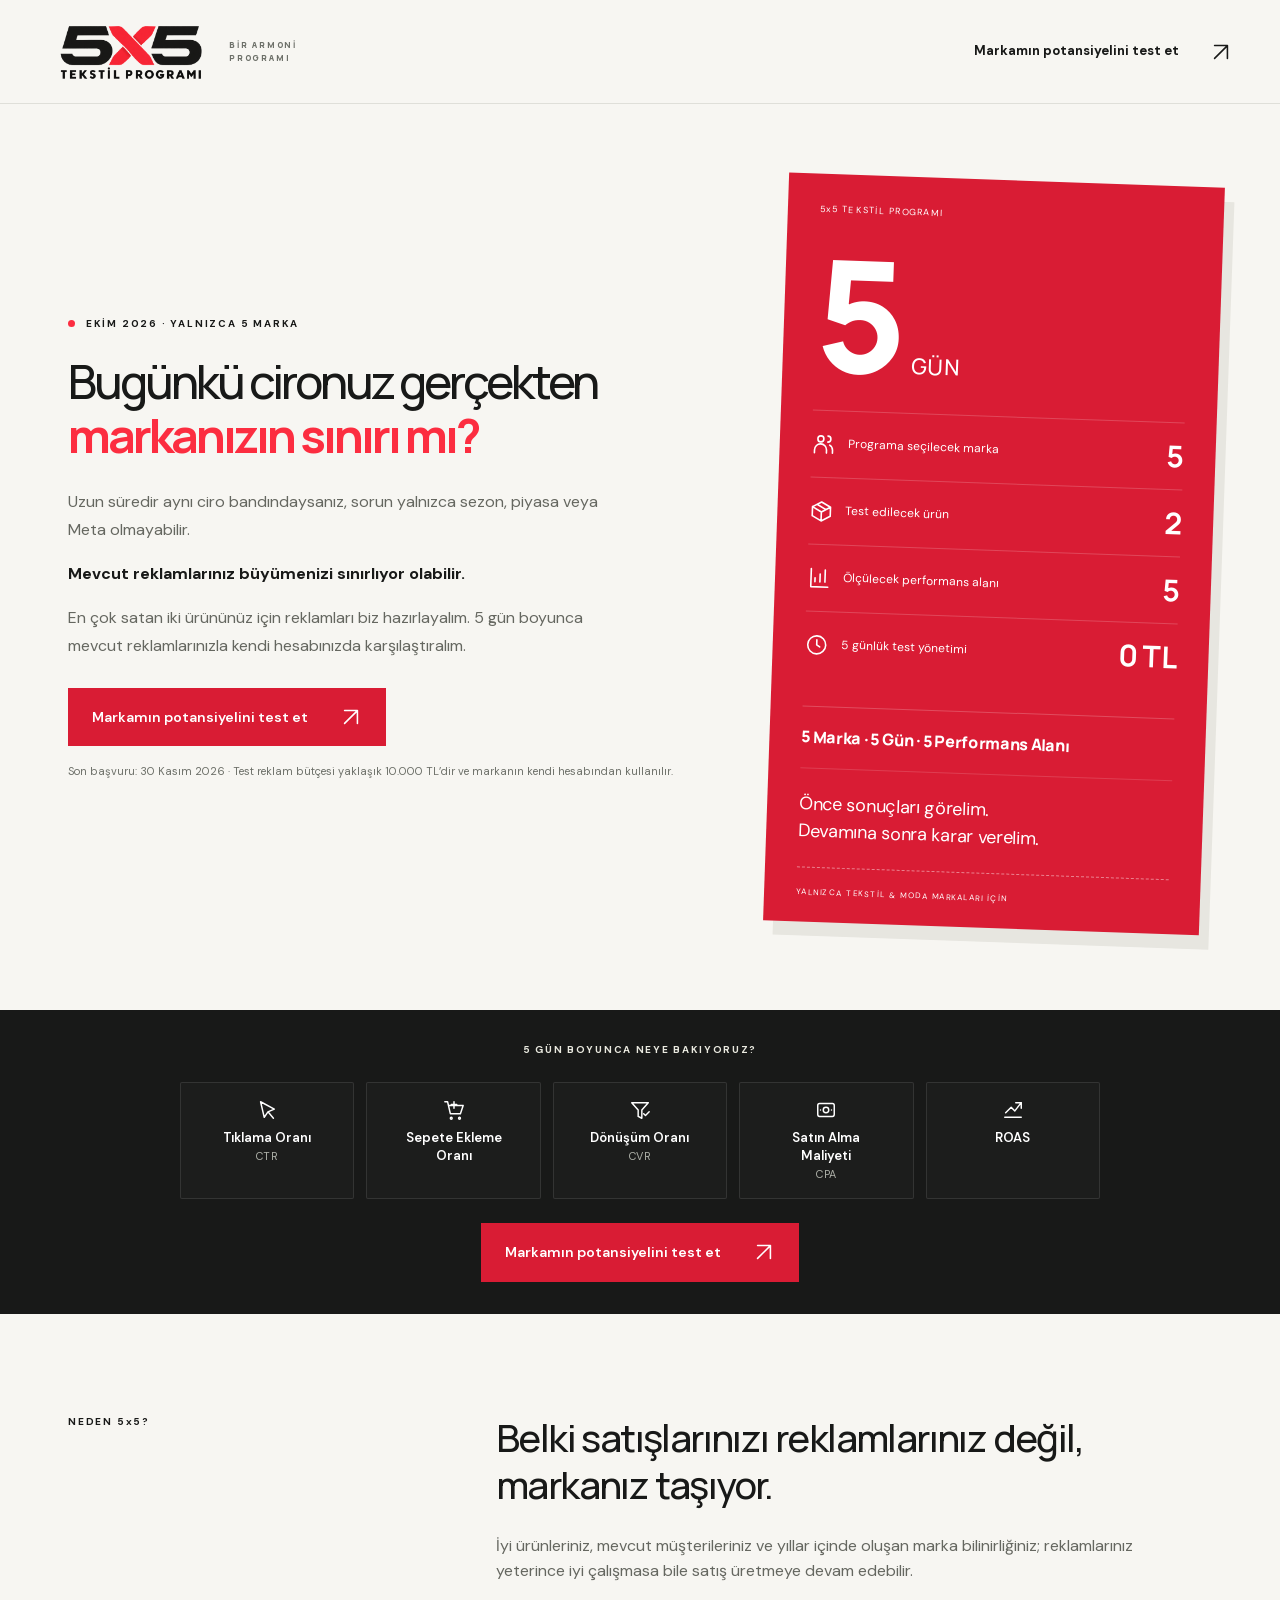
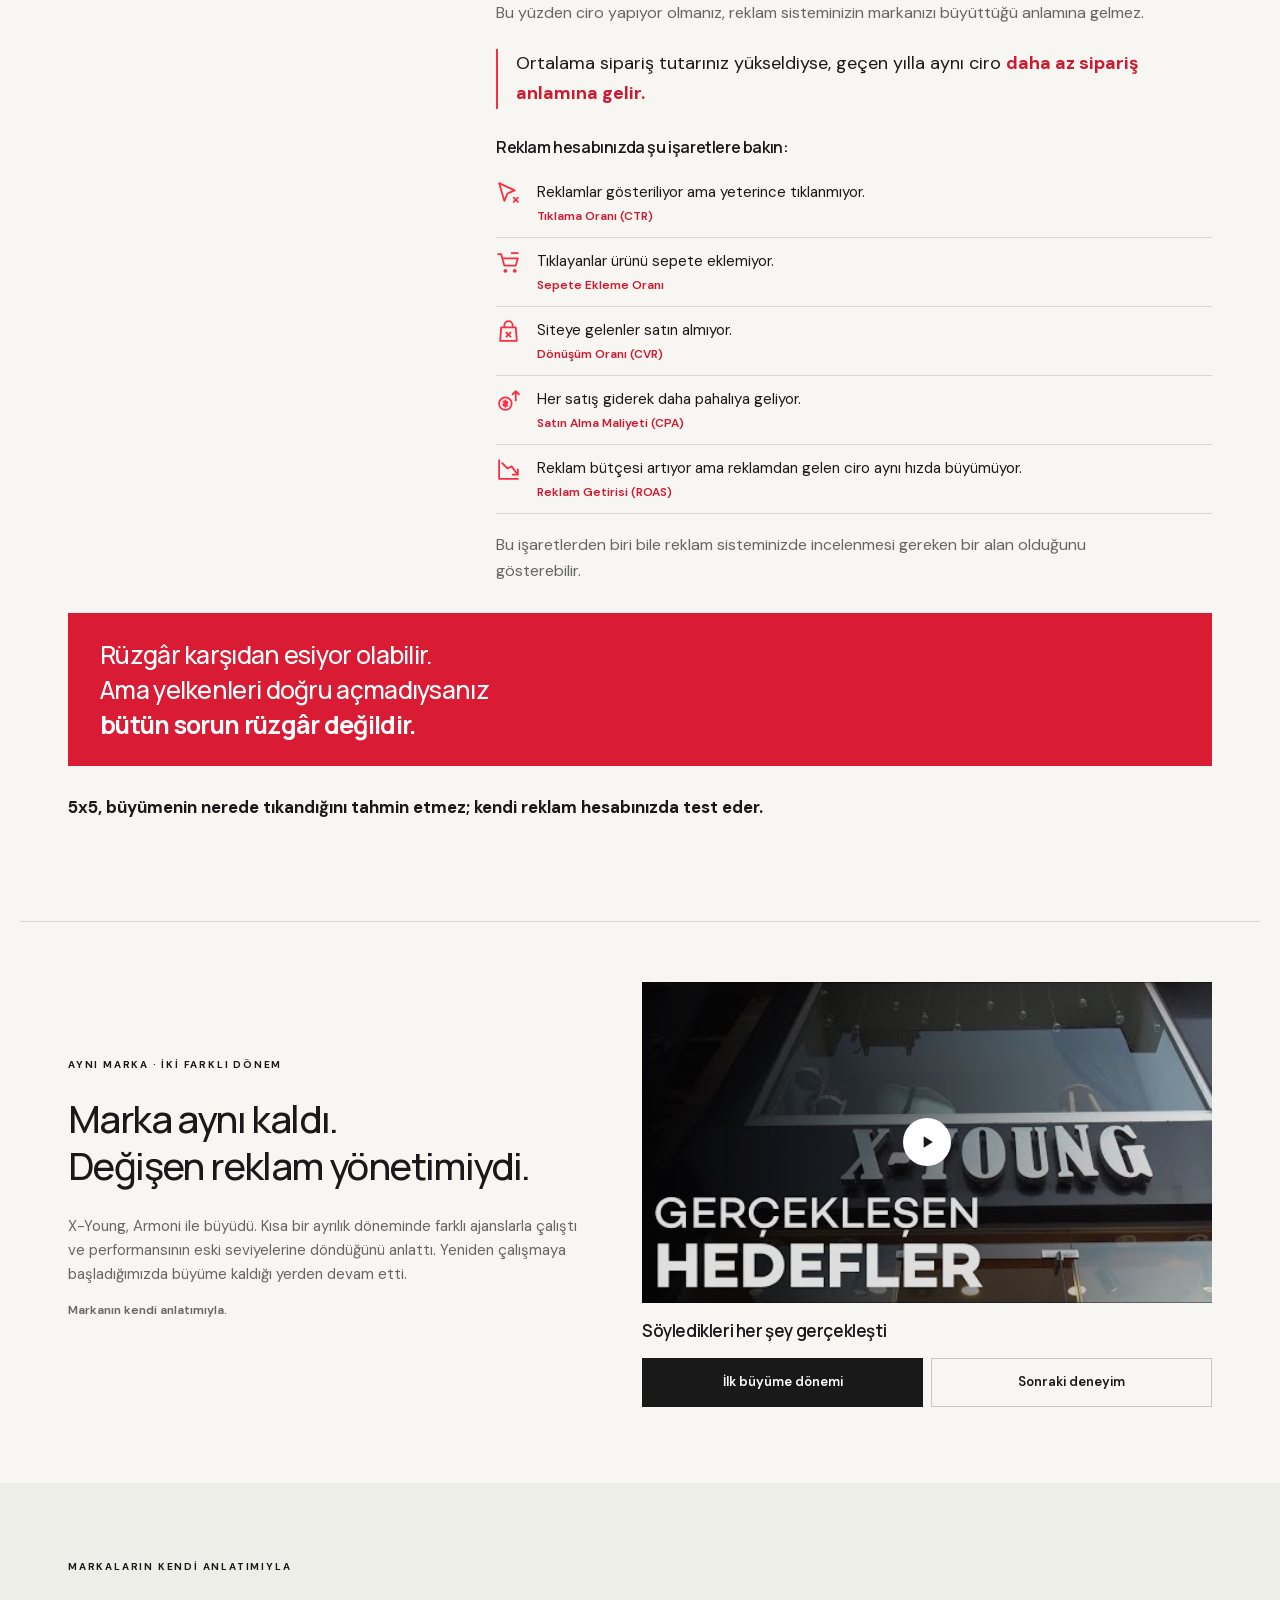
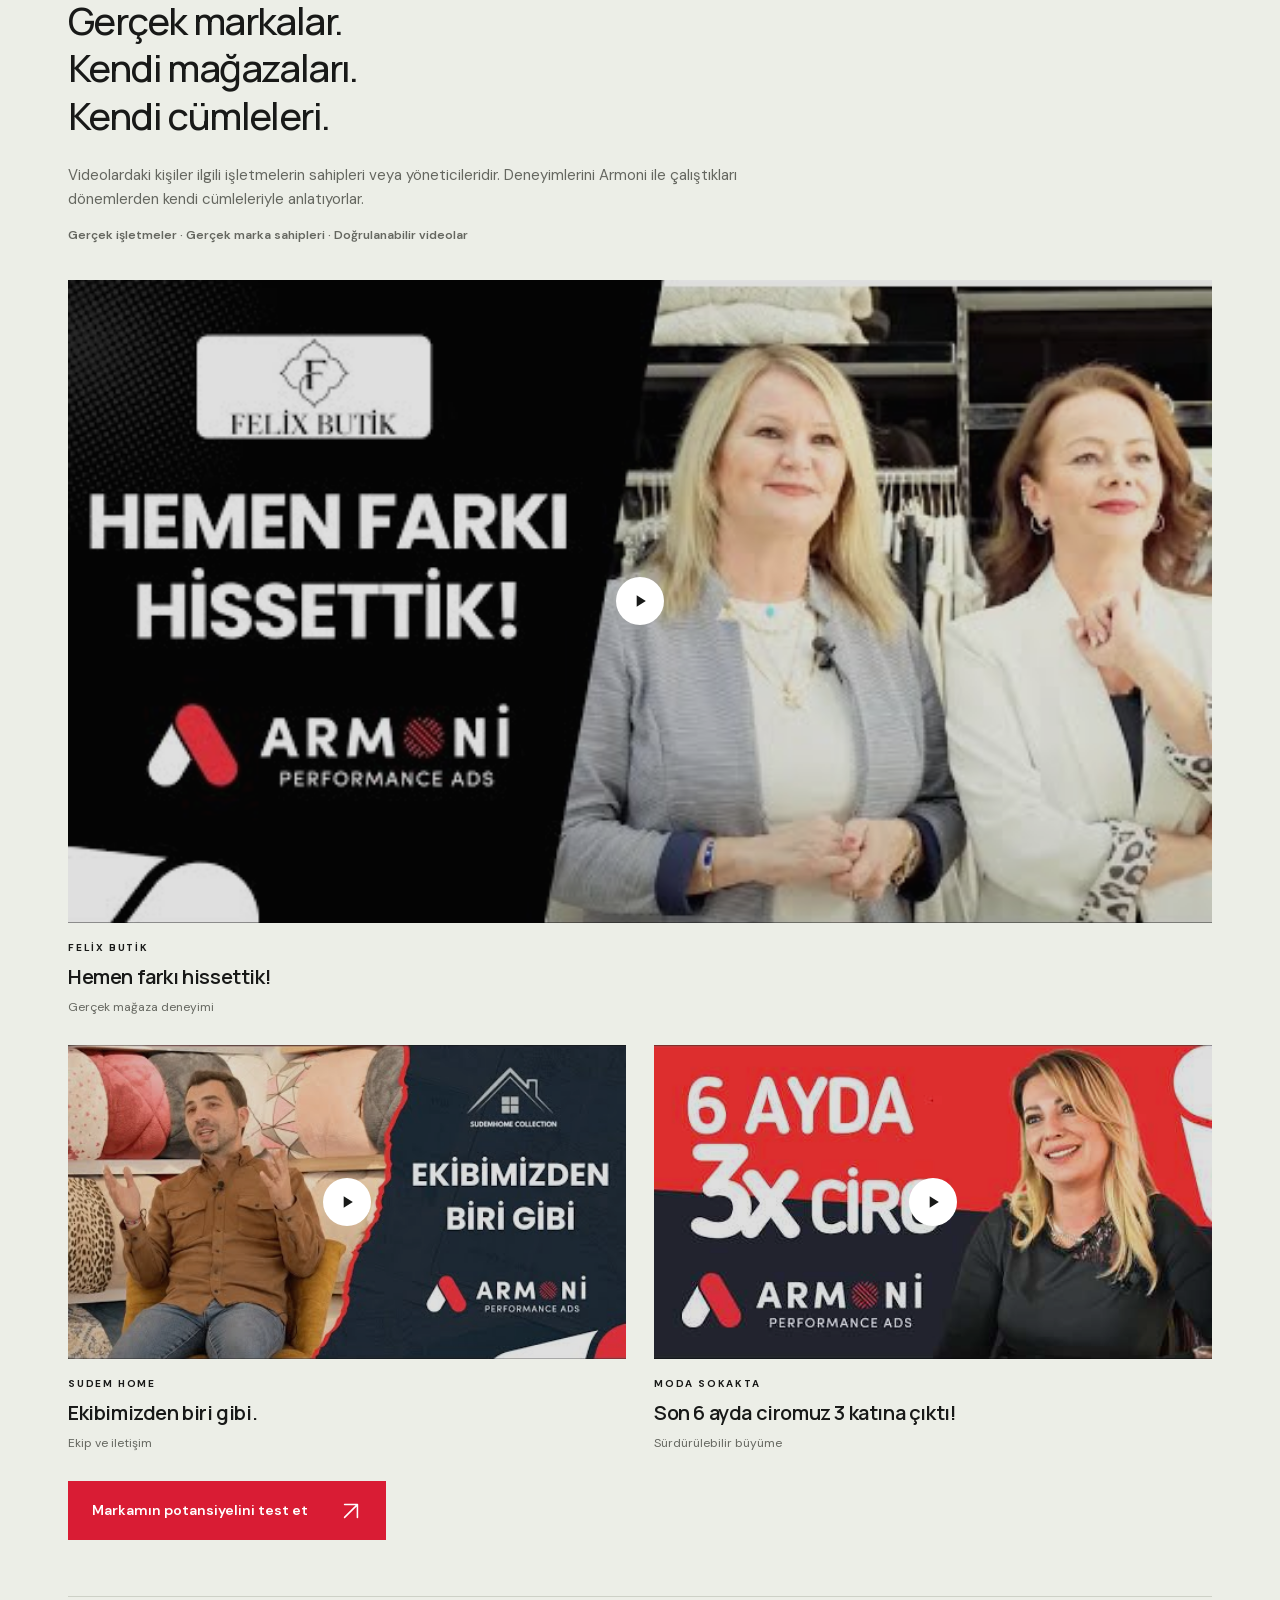
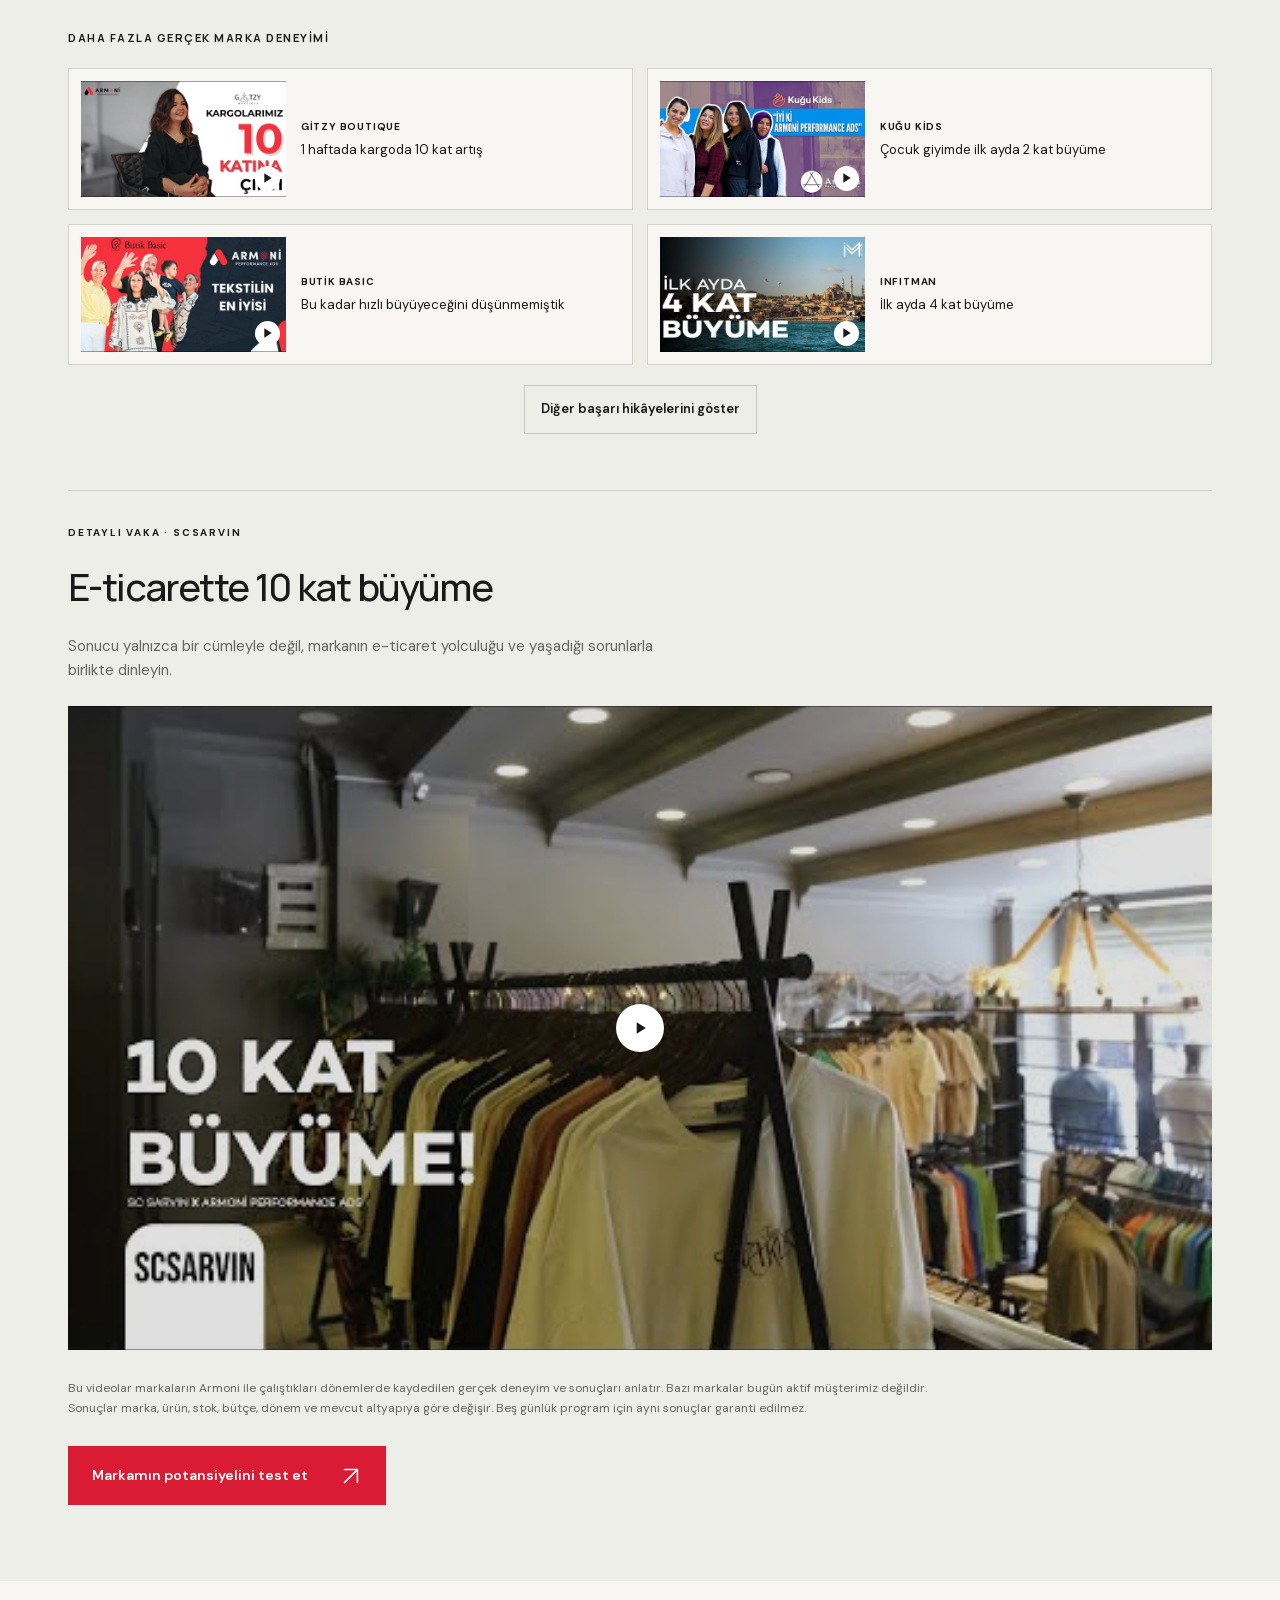
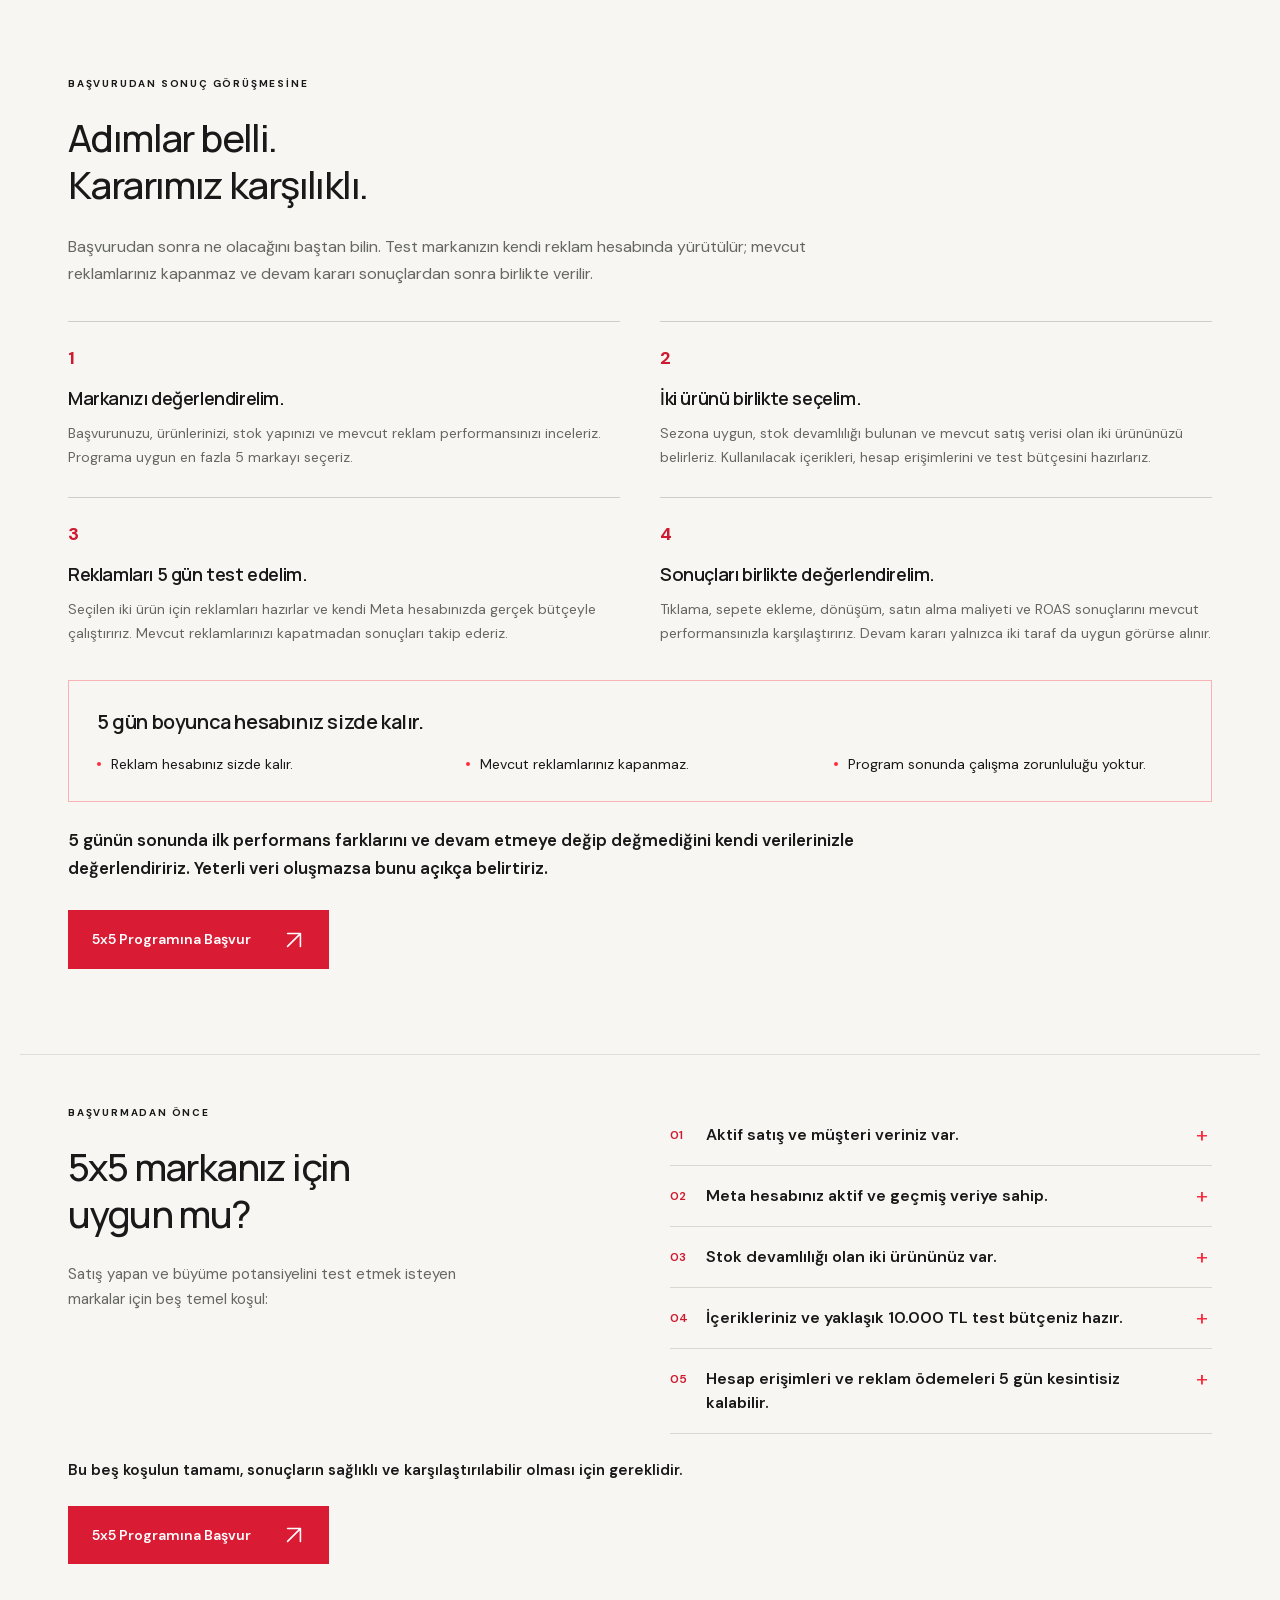
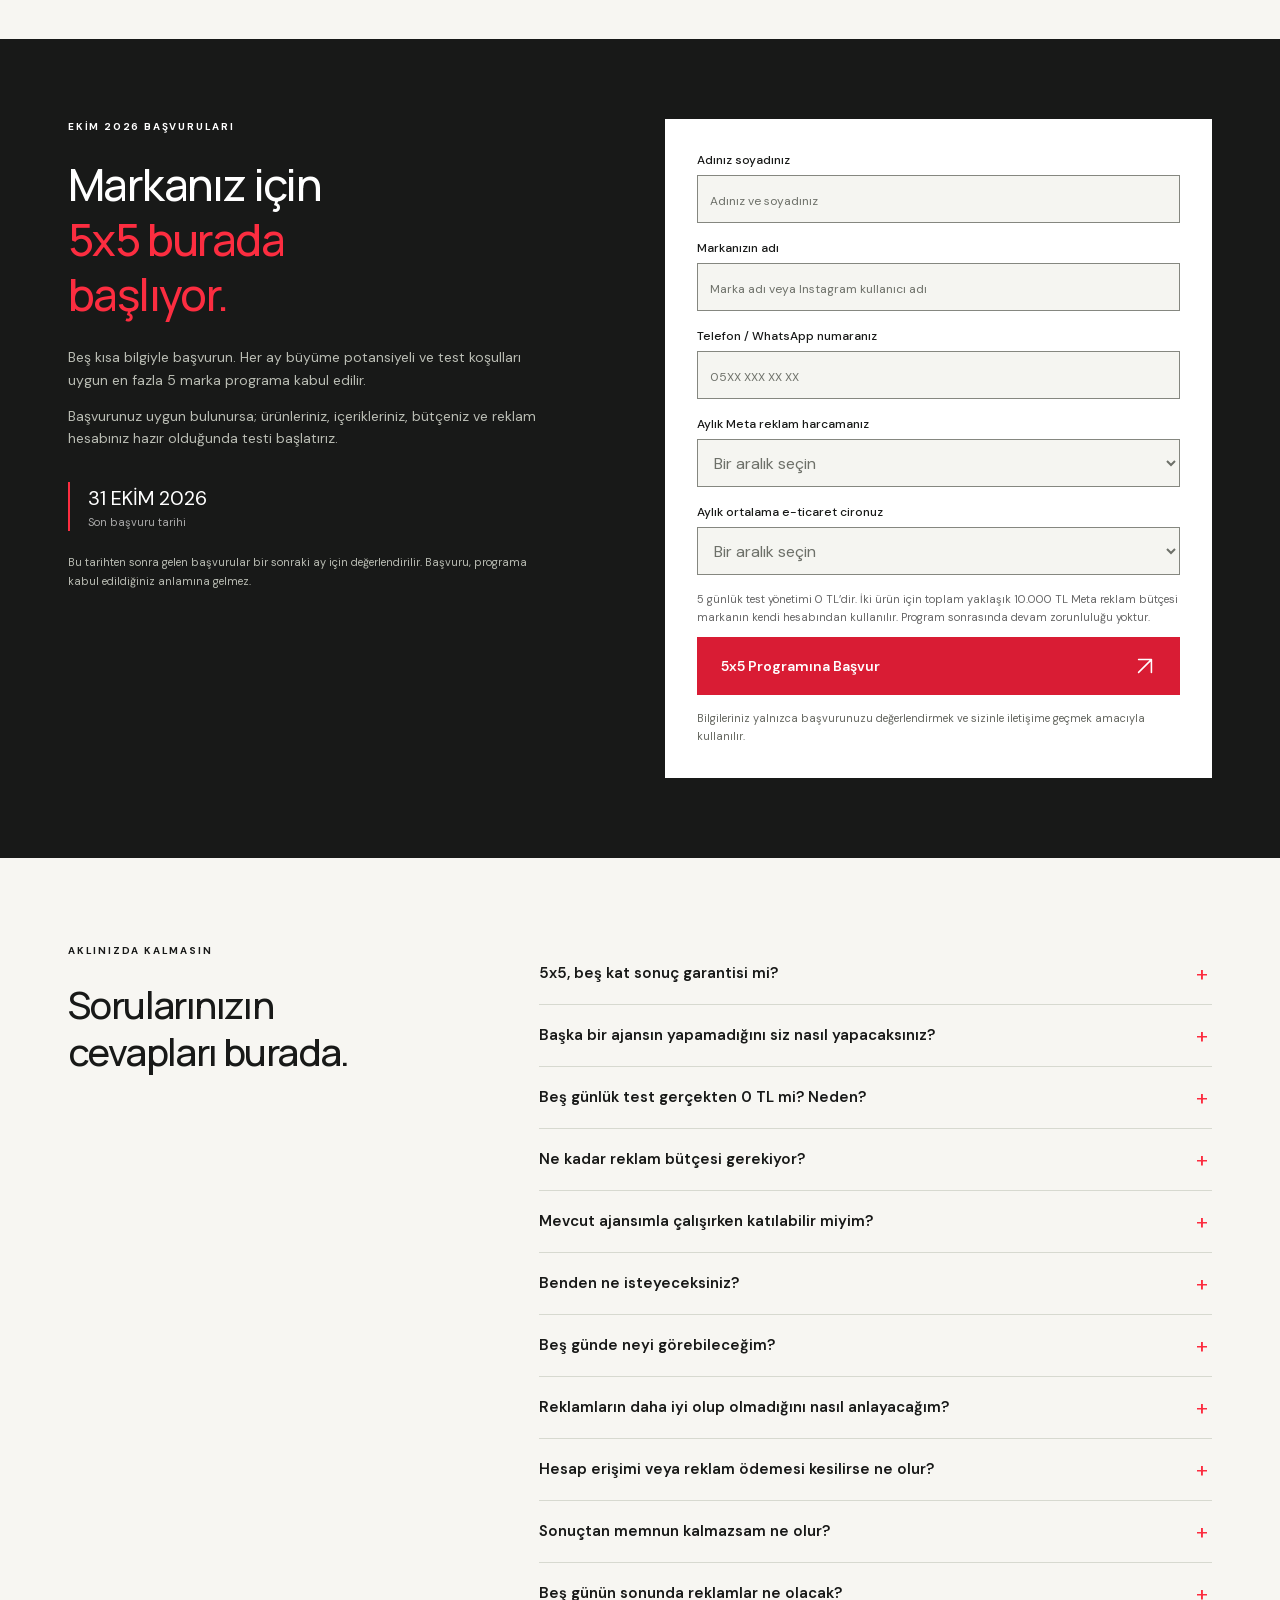
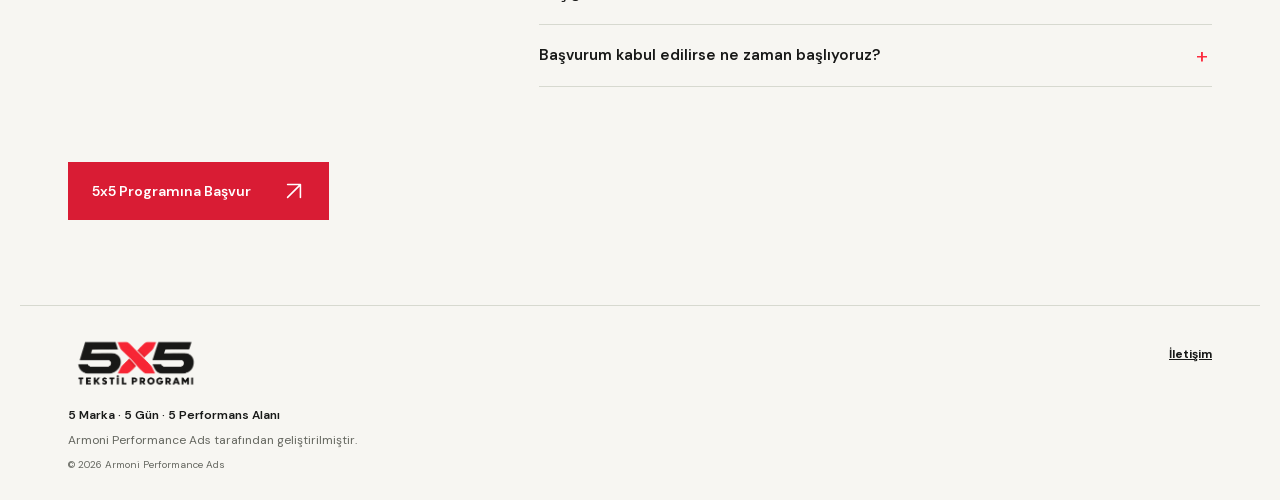
==== commit a7361e88: "Update index.html kasım güncellemesi" ====
--- a/index.html
+++ b/index.html
@@ -1,9 +1,20 @@
-<!doctype html><html lang="tr"><head><meta charset="utf-8"><meta name="viewport" content="width=device-width,initial-scale=1,viewport-fit=cover"><meta name="referrer" content="strict-origin-when-cross-origin"><meta name="description" content="Tekstil markanızın reklam performansını 5 günde gerçek verilerle karşılaştırın. Her ay en fazla 5 marka. 5 günlük test yönetimi 0 TL."><title>5x5 Tekstil Programı | Armoni Performance Ads</title><link rel="canonical" href="https://5x5tekstilprogrami.com/"><meta name="robots" content="index,follow"><meta property="og:type" content="website"><meta property="og:locale" content="tr_TR"><meta property="og:title" content="5x5 Tekstil Programı | Armoni Performance Ads"><meta property="og:description" content="Tekstil markanızın reklam performansını 5 günde gerçek verilerle karşılaştırın. Her ay en fazla 5 marka. 5 günlük test yönetimi 0 TL."><meta property="og:url" content="https://5x5tekstilprogrami.com/"><meta property="og:image" content="https://5x5tekstilprogrami.com/assets/5x5-tekstil-programi-logo.png"><meta property="og:image:width" content="568"><meta property="og:image:height" content="249"><meta property="og:image:alt" content="5x5 Tekstil Programı"><link rel="icon" type="image/png" href="assets/5x5-tekstil-programi-logo.png"><link rel="preload" as="font" href="assets/fonts/font-2.woff2" type="font/woff2" crossorigin><link rel="preload" as="font" href="assets/fonts/font-4.woff2" type="font/woff2" crossorigin><link rel="stylesheet" href="assets/fonts/fonts.css"><link rel="stylesheet" href="style.css"><link rel="preload" as="image" href="assets/5x5-tekstil-programi-logo.png" fetchpriority="high"></head><body><a class="skip-link" href="#main-content">İçeriğe geç</a>
+<!doctype html><html lang="tr"><head><meta charset="utf-8"><meta name="viewport" content="width=device-width,initial-scale=1,viewport-fit=cover"><meta name="referrer" content="strict-origin-when-cross-origin"><meta name="description" content="Tekstil markanızın reklam performansını 5 günde gerçek verilerle karşılaştırın. Her ay en fazla 5 marka. 5 günlük test yönetimi 0 TL."><title>5x5 Tekstil Programı | Armoni Performance Ads</title><link rel="canonical" href="https://5x5tekstilprogrami.com/"><meta name="robots" content="index,follow"><meta property="og:type" content="website"><meta property="og:locale" content="tr_TR"><meta property="og:title" content="5x5 Tekstil Programı | Armoni Performance Ads"><meta property="og:description" content="Tekstil markanızın reklam performansını 5 günde gerçek verilerle karşılaştırın. Her ay en fazla 5 marka. 5 günlük test yönetimi 0 TL."><meta property="og:url" content="https://5x5tekstilprogrami.com/"><meta property="og:image" content="https://5x5tekstilprogrami.com/assets/5x5-tekstil-programi-logo.png"><meta property="og:image:width" content="568"><meta property="og:image:height" content="249"><meta property="og:image:alt" content="5x5 Tekstil Programı"><link rel="icon" type="image/png" href="assets/5x5-tekstil-programi-logo.png"><link rel="preload" as="font" href="assets/fonts/font-2.woff2" type="font/woff2" crossorigin><link rel="preload" as="font" href="assets/fonts/font-4.woff2" type="font/woff2" crossorigin><link rel="stylesheet" href="assets/fonts/fonts.css"><link rel="stylesheet" href="style.css"><link rel="preload" as="image" href="assets/5x5-tekstil-programi-logo.png" fetchpriority="high"><!-- Google Tag Manager -->
+<script>(function(w,d,s,l,i){w[l]=w[l]||[];w[l].push({'gtm.start':
+new Date().getTime(),event:'gtm.js'});var f=d.getElementsByTagName(s)[0],
+j=d.createElement(s),dl=l!='dataLayer'?'&l='+l:'';j.async=true;j.src=
+'https://www.googletagmanager.com/gtm.js?id='+i+dl;f.parentNode.insertBefore(j,f);
+})(window,document,'script','dataLayer','GTM-NP7KMDJM');</script>
+<!-- End Google Tag Manager -->
+</head><body><!-- Google Tag Manager (noscript) -->
+<noscript><iframe src="https://www.googletagmanager.com/ns.html?id=GTM-NP7KMDJM"
+height="0" width="0" style="display:none;visibility:hidden"></iframe></noscript>
+<!-- End Google Tag Manager (noscript) -->
+<a class="skip-link" href="#main-content">İçeriğe geç</a>
 <header><a class="brand" href="#" aria-label="5x5 Tekstil Programı ana sayfa"><img class="program-logo" src="assets/5x5-tekstil-programi-logo.png" alt="5x5 Tekstil Programı" width="568" height="249" loading="eager" fetchpriority="high"><span class="small">BİR ARMONİ PROGRAMI</span></a><a class="nav-cta" href="#basvuru">Markamın potansiyelini test et <svg class="cta-arrow" xmlns="http://www.w3.org/2000/svg" width="22" height="22" viewBox="0 0 24 24" fill="none" stroke="currentColor" stroke-width="1.7" stroke-linecap="round" stroke-linejoin="round" aria-hidden="true" focusable="false"><path d="M5 19 19 5M5 5h14v14"/></svg></a></header>
-<main id="main-content" tabindex="-1"><section class="hero wrap"><div><p class="eyebrow"><span class="dot"></span> EKİM 2026 · YALNIZCA 5 MARKA</p><h1>Bugünkü cironuz gerçekten<br><em><strong>markanızın sınırı mı?</strong></em></h1><div class="hero-copy"><p>Uzun süredir aynı ciro bandındaysanız, sorun yalnızca sezon, piyasa veya Meta olmayabilir.</p><p><strong>Mevcut reklamlarınız büyümenizi sınırlıyor olabilir.</strong></p><p>En çok satan iki ürününüz için reklamları biz hazırlayalım. 5 gün boyunca mevcut reklamlarınızla kendi hesabınızda karşılaştıralım.</p></div><a class="button" href="#basvuru">Markamın potansiyelini test et <svg class="cta-arrow" xmlns="http://www.w3.org/2000/svg" width="22" height="22" viewBox="0 0 24 24" fill="none" stroke="currentColor" stroke-width="1.7" stroke-linecap="round" stroke-linejoin="round" aria-hidden="true" focusable="false"><path d="M5 19 19 5M5 5h14v14"/></svg></a><p class="fine">Son başvuru: 31 Ekim 2026 · Test reklam bütçesi yaklaşık 10.000 TL’dir ve markanın kendi hesabından kullanılır.</p></div><aside class="program"><div class="program-top">5x5 TEKSTİL PROGRAMI</div><div class="big-five">5<span>GÜN</span></div><div class="ticket-row"><span class="ticket-label"><svg class="metric-icon" xmlns="http://www.w3.org/2000/svg" width="24" height="24" viewBox="0 0 24 24" fill="none" stroke="currentColor" stroke-width="1.6" stroke-linecap="round" stroke-linejoin="round" aria-hidden="true" focusable="false"><circle cx="9" cy="7" r="3"/><path d="M3 21v-3a6 6 0 0 1 12 0v3M16 4a3 3 0 0 1 0 6M21 21v-3a6 6 0 0 0-3-5"/></svg><span>Programa seçilecek marka</span></span><strong>5</strong></div><div class="ticket-row"><span class="ticket-label"><svg class="metric-icon" xmlns="http://www.w3.org/2000/svg" width="24" height="24" viewBox="0 0 24 24" fill="none" stroke="currentColor" stroke-width="1.6" stroke-linecap="round" stroke-linejoin="round" aria-hidden="true" focusable="false"><path d="m12 3 9 5-9 5-9-5 9-5Zm-9 5v9l9 5 9-5V8M12 13v9M7.5 5.5l9 5"/></svg><span>Test edilecek ürün</span></span><strong>2</strong></div><div class="ticket-row"><span class="ticket-label"><svg class="metric-icon" xmlns="http://www.w3.org/2000/svg" width="24" height="24" viewBox="0 0 24 24" fill="none" stroke="currentColor" stroke-width="1.6" stroke-linecap="round" stroke-linejoin="round" aria-hidden="true" focusable="false"><path d="M4 3v18h17M8 16v-4M13 16V8M18 16V4"/></svg><span>Ölçülecek performans alanı</span></span><strong>5</strong></div><div class="ticket-row"><span class="ticket-label"><svg class="metric-icon" xmlns="http://www.w3.org/2000/svg" width="24" height="24" viewBox="0 0 24 24" fill="none" stroke="currentColor" stroke-width="1.6" stroke-linecap="round" stroke-linejoin="round" aria-hidden="true" focusable="false"><circle cx="12" cy="12" r="9"/><path d="M12 7v5l3 2"/></svg><span>5 günlük test yönetimi</span></span><strong>0 TL</strong></div><p class="program-method">5 Marka · 5 Gün · 5 Performans Alanı</p><p class="program-message">Önce sonuçları görelim.<br>Devamına sonra karar verelim.</p><span class="ticket-bottom">YALNIZCA TEKSTİL &amp; MODA MARKALARI İÇİN</span></aside></section>
+<main id="main-content" tabindex="-1"><section class="hero wrap"><div><p class="eyebrow"><span class="dot"></span> EKİM 2026 · YALNIZCA 5 MARKA</p><h1>Bugünkü cironuz gerçekten<br><em><strong>markanızın sınırı mı?</strong></em></h1><div class="hero-copy"><p>Uzun süredir aynı ciro bandındaysanız, sorun yalnızca sezon, piyasa veya Meta olmayabilir.</p><p><strong>Mevcut reklamlarınız büyümenizi sınırlıyor olabilir.</strong></p><p>En çok satan iki ürününüz için reklamları biz hazırlayalım. 5 gün boyunca mevcut reklamlarınızla kendi hesabınızda karşılaştıralım.</p></div><a class="button" href="#basvuru">Markamın potansiyelini test et <svg class="cta-arrow" xmlns="http://www.w3.org/2000/svg" width="22" height="22" viewBox="0 0 24 24" fill="none" stroke="currentColor" stroke-width="1.7" stroke-linecap="round" stroke-linejoin="round" aria-hidden="true" focusable="false"><path d="M5 19 19 5M5 5h14v14"/></svg></a><p class="fine">Son başvuru: 30 Kasım 2026 · Test reklam bütçesi yaklaşık 10.000 TL’dir ve markanın kendi hesabından kullanılır.</p></div><aside class="program"><div class="program-top">5x5 TEKSTİL PROGRAMI</div><div class="big-five">5<span>GÜN</span></div><div class="ticket-row"><span class="ticket-label"><svg class="metric-icon" xmlns="http://www.w3.org/2000/svg" width="24" height="24" viewBox="0 0 24 24" fill="none" stroke="currentColor" stroke-width="1.6" stroke-linecap="round" stroke-linejoin="round" aria-hidden="true" focusable="false"><circle cx="9" cy="7" r="3"/><path d="M3 21v-3a6 6 0 0 1 12 0v3M16 4a3 3 0 0 1 0 6M21 21v-3a6 6 0 0 0-3-5"/></svg><span>Programa seçilecek marka</span></span><strong>5</strong></div><div class="ticket-row"><span class="ticket-label"><svg class="metric-icon" xmlns="http://www.w3.org/2000/svg" width="24" height="24" viewBox="0 0 24 24" fill="none" stroke="currentColor" stroke-width="1.6" stroke-linecap="round" stroke-linejoin="round" aria-hidden="true" focusable="false"><path d="m12 3 9 5-9 5-9-5 9-5Zm-9 5v9l9 5 9-5V8M12 13v9M7.5 5.5l9 5"/></svg><span>Test edilecek ürün</span></span><strong>2</strong></div><div class="ticket-row"><span class="ticket-label"><svg class="metric-icon" xmlns="http://www.w3.org/2000/svg" width="24" height="24" viewBox="0 0 24 24" fill="none" stroke="currentColor" stroke-width="1.6" stroke-linecap="round" stroke-linejoin="round" aria-hidden="true" focusable="false"><path d="M4 3v18h17M8 16v-4M13 16V8M18 16V4"/></svg><span>Ölçülecek performans alanı</span></span><strong>5</strong></div><div class="ticket-row"><span class="ticket-label"><svg class="metric-icon" xmlns="http://www.w3.org/2000/svg" width="24" height="24" viewBox="0 0 24 24" fill="none" stroke="currentColor" stroke-width="1.6" stroke-linecap="round" stroke-linejoin="round" aria-hidden="true" focusable="false"><circle cx="12" cy="12" r="9"/><path d="M12 7v5l3 2"/></svg><span>5 günlük test yönetimi</span></span><strong>0 TL</strong></div><p class="program-method">5 Marka · 5 Gün · 5 Performans Alanı</p><p class="program-message">Önce sonuçları görelim.<br>Devamına sonra karar verelim.</p><span class="ticket-bottom">YALNIZCA TEKSTİL &amp; MODA MARKALARI İÇİN</span></aside></section>
 <div class="strip performance-strip"><p>5 GÜN BOYUNCA NEYE BAKIYORUZ?</p><ul role="list" aria-label="Ölçülen beş performans alanı"><li><svg class="metric-icon" xmlns="http://www.w3.org/2000/svg" width="24" height="24" viewBox="0 0 24 24" fill="none" stroke="currentColor" stroke-width="1.6" stroke-linecap="round" stroke-linejoin="round" aria-hidden="true" focusable="false"><path d="m5 3 4 17 4-6 7-3L5 3ZM14 15l5 6"/></svg><span class="performance-name">Tıklama Oranı</span><span class="performance-detail">CTR</span></li><li><svg class="metric-icon" xmlns="http://www.w3.org/2000/svg" width="24" height="24" viewBox="0 0 24 24" fill="none" stroke="currentColor" stroke-width="1.6" stroke-linecap="round" stroke-linejoin="round" aria-hidden="true" focusable="false"><path d="M2 3h3l3 13h11l3-9H6M12 3v7M9 6h6"/><circle cx="9" cy="21" r="1"/><circle cx="18" cy="21" r="1"/></svg><span class="performance-name">Sepete Ekleme<br>Oranı</span></li><li><svg class="metric-icon" xmlns="http://www.w3.org/2000/svg" width="24" height="24" viewBox="0 0 24 24" fill="none" stroke="currentColor" stroke-width="1.6" stroke-linecap="round" stroke-linejoin="round" aria-hidden="true" focusable="false"><path d="m3 4 7 8v7l4 2v-9l7-8H3ZM16 16l2 2 4-4"/></svg><span class="performance-name">Dönüşüm Oranı</span><span class="performance-detail">CVR</span></li><li><svg class="metric-icon" xmlns="http://www.w3.org/2000/svg" width="24" height="24" viewBox="0 0 24 24" fill="none" stroke="currentColor" stroke-width="1.6" stroke-linecap="round" stroke-linejoin="round" aria-hidden="true" focusable="false"><rect x="3" y="5" width="18" height="14" rx="2"/><circle cx="12" cy="12" r="3"/><path d="M6 12h.01M18 12h.01"/></svg><span class="performance-name">Satın Alma<br>Maliyeti</span><span class="performance-detail">CPA</span></li><li><svg class="metric-icon" xmlns="http://www.w3.org/2000/svg" width="24" height="24" viewBox="0 0 24 24" fill="none" stroke="currentColor" stroke-width="1.6" stroke-linecap="round" stroke-linejoin="round" aria-hidden="true" focusable="false"><path d="M3 20h18M4 15l6-6 4 4 7-9M15 4h6v6"/></svg><span class="performance-name">ROAS</span></li></ul><a class="button" href="#basvuru">Markamın potansiyelini test et <svg class="cta-arrow" xmlns="http://www.w3.org/2000/svg" width="22" height="22" viewBox="0 0 24 24" fill="none" stroke="currentColor" stroke-width="1.7" stroke-linecap="round" stroke-linejoin="round" aria-hidden="true" focusable="false"><path d="M5 19 19 5M5 5h14v14"/></svg></a></div>
 <section class="wrap intro why-program"><p class="eyebrow">NEDEN 5x5?</p><div class="why-copy"><h2>Belki satışlarınızı reklamlarınız değil, markanız taşıyor.</h2><p>İyi ürünleriniz, mevcut müşterileriniz ve yıllar içinde oluşan marka bilinirliğiniz; reklamlarınız yeterince iyi çalışmasa bile satış üretmeye devam edebilir.</p><p>Bu yüzden ciro yapıyor olmanız, reklam sisteminizin markanızı büyüttüğü anlamına gelmez.</p><p class="revenue-caution">Ortalama sipariş tutarınız yükseldiyse, geçen yılla aynı ciro <strong>daha az sipariş anlamına gelir.</strong></p><h3>Reklam hesabınızda şu işaretlere bakın:</h3><ul role="list" class="why-signs"><li><svg class="why-sign-icon" width="25" height="25" viewBox="0 0 24 24" fill="none" stroke="currentColor" stroke-width="1.7" stroke-linecap="round" stroke-linejoin="round" aria-hidden="true" focusable="false"><path d="m3 2 5 17 3-7 7-3L3 2Z"/><path d="m17 16 4 4m0-4-4 4"/></svg><div class="why-sign-copy"><span>Reklamlar gösteriliyor ama yeterince tıklanmıyor.</span><span class="why-metric">Tıklama Oranı (CTR)</span></div></li><li><svg class="why-sign-icon" width="25" height="25" viewBox="0 0 24 24" fill="none" stroke="currentColor" stroke-width="1.7" stroke-linecap="round" stroke-linejoin="round" aria-hidden="true" focusable="false"><path d="M2 4h3l3 11h11l2-7H6M15 3h6"/><circle cx="9" cy="20" r="1"/><circle cx="18" cy="20" r="1"/></svg><div class="why-sign-copy"><span>Tıklayanlar ürünü sepete eklemiyor.</span><span class="why-metric">Sepete Ekleme Oranı</span></div></li><li><svg class="why-sign-icon" width="25" height="25" viewBox="0 0 24 24" fill="none" stroke="currentColor" stroke-width="1.7" stroke-linecap="round" stroke-linejoin="round" aria-hidden="true" focusable="false"><path d="M5 8h14l1 13H4L5 8ZM8 8V6a4 4 0 0 1 8 0v2M10 13l4 4m0-4-4 4"/></svg><div class="why-sign-copy"><span>Siteye gelenler satın almıyor.</span><span class="why-metric">Dönüşüm Oranı (CVR)</span></div></li><li><svg class="why-sign-icon" width="25" height="25" viewBox="0 0 24 24" fill="none" stroke="currentColor" stroke-width="1.7" stroke-linecap="round" stroke-linejoin="round" aria-hidden="true" focusable="false"><circle cx="9" cy="15" r="6"/><path d="M9 12v6m-2-5h3a1 1 0 0 1 0 2H8a1 1 0 0 0 0 2h3M19 12V3m-3 3 3-3 3 3"/></svg><div class="why-sign-copy"><span>Her satış giderek daha pahalıya geliyor.</span><span class="why-metric">Satın Alma Maliyeti (CPA)</span></div></li><li><svg class="why-sign-icon" width="25" height="25" viewBox="0 0 24 24" fill="none" stroke="currentColor" stroke-width="1.7" stroke-linecap="round" stroke-linejoin="round" aria-hidden="true" focusable="false"><path d="M3 3v18h18M6 6l5 5 4-2 6 8M16 17h5v-5"/></svg><div class="why-sign-copy"><span>Reklam bütçesi artıyor ama reklamdan gelen ciro aynı hızda büyümüyor.</span><span class="why-metric">Reklam Getirisi (ROAS)</span></div></li></ul><p class="why-note">Bu işaretlerden biri bile reklam sisteminizde incelenmesi gereken bir alan olduğunu gösterebilir.</p></div><blockquote class="why-metaphor"><span>Rüzgâr karşıdan esiyor olabilir.</span> <span>Ama yelkenleri doğru açmadıysanız</span> <strong>bütün sorun rüzgâr değildir.</strong></blockquote><p class="why-closing">5x5, büyümenin nerede tıkandığını tahmin etmez; kendi reklam hesabınızda test eder.</p></section>
-<section class="xyoung-case wrap" aria-labelledby="xyoung-heading"><div class="case-copy"><p class="eyebrow">AYNI MARKA · İKİ FARKLI DÖNEM</p><h2 id="xyoung-heading">Marka aynı kaldı.<br>Değişen reklam yönetimiydi.</h2><p>X-Young, Armoni ile büyüdü. Kısa bir ayrılık döneminde farklı ajanslarla çalıştı ve performansının eski seviyelerine döndüğünü anlattı. Yeniden çalışmaya başladığımızda büyüme kaldığı yerden devam etti.</p><p class="case-trust">Markanın kendi anlatımıyla.</p></div><div class="case-player"><div id="xyoung-panel" role="tabpanel" aria-labelledby="xyoung-tab-1"><button type="button" class="video" data-video="e--o4n1qIz4" data-title="X-YOUNG — Söyledikleri her şey gerçekleşti" aria-label="X-YOUNG — Söyledikleri her şey gerçekleşti videosunu oynat" id="xyoung-video"><img src="assets/video-thumbnails/e--o4n1qIz4.jpg" alt="X-YOUNG video kapağı" loading="lazy" width="480" height="270"><span class="play"><svg viewBox="0 0 24 24" width="20" height="20" fill="currentColor" aria-hidden="true"><path d="m8 5 11 7-11 7z"/></svg></span></button><h3 id="xyoung-title">Söyledikleri her şey gerçekleşti</h3></div><div class="case-tabs" role="tablist" aria-label="X-Young deneyim dönemleri"><button type="button" id="xyoung-tab-1" role="tab" aria-selected="true" aria-controls="xyoung-panel" data-case-video="e--o4n1qIz4" data-case-title="Söyledikleri her şey gerçekleşti">İlk büyüme dönemi</button><button type="button" id="xyoung-tab-2" role="tab" tabindex="-1" aria-selected="false" aria-controls="xyoung-panel" data-case-video="jlmc90x13nE" data-case-title="İlk ayda ciromuzu 2 katına çıkardılar!">Sonraki deneyim</button></div></div></section><section class="stories reference-stories" id="referanslar"><div class="wrap"><div class="reference-intro"><p class="eyebrow">MARKALARIN KENDİ ANLATIMIYLA</p><h2>Gerçek markalar.<br>Kendi mağazaları.<br>Kendi cümleleri.</h2><p>Videolardaki kişiler ilgili işletmelerin sahipleri veya yöneticileridir. Deneyimlerini Armoni ile çalıştıkları dönemlerden kendi cümleleriyle anlatıyorlar.</p><p class="ref-trust">Gerçek işletmeler · Gerçek marka sahipleri · Doğrulanabilir videolar</p></div><div class="featured-refs"><article><button type="button" class="video" data-video="v6_KRv1gMnw" data-title="FELİX BUTİK — Hemen farkı hissettik!" aria-label="FELİX BUTİK — Hemen farkı hissettik! videosunu oynat" ><img src="assets/video-thumbnails/v6_KRv1gMnw.jpg" alt="FELİX BUTİK video kapağı" loading="lazy" width="480" height="270"><span class="play"><svg viewBox="0 0 24 24" width="20" height="20" fill="currentColor" aria-hidden="true"><path d="m8 5 11 7-11 7z"/></svg></span></button><p class="eyebrow">FELİX BUTİK</p><h3>Hemen farkı hissettik!</h3><p class="ref-context">Gerçek mağaza deneyimi</p></article><article><button type="button" class="video" data-video="5_s_2M552jU" data-title="SUDEM HOME — Ekibimizden biri gibi." aria-label="SUDEM HOME — Ekibimizden biri gibi. videosunu oynat" ><img src="assets/video-thumbnails/5_s_2M552jU.jpg" alt="SUDEM HOME video kapağı" loading="lazy" width="480" height="270"><span class="play"><svg viewBox="0 0 24 24" width="20" height="20" fill="currentColor" aria-hidden="true"><path d="m8 5 11 7-11 7z"/></svg></span></button><p class="eyebrow">SUDEM HOME</p><h3>Ekibimizden biri gibi.</h3><p class="ref-context">Ekip ve iletişim</p></article><article><button type="button" class="video" data-video="uiZ_ZcoqNw0" data-title="MODA SOKAKTA — Son 6 ayda ciromuz 3 katına çıktı!" aria-label="MODA SOKAKTA — Son 6 ayda ciromuz 3 katına çıktı! videosunu oynat" ><img src="assets/video-thumbnails/uiZ_ZcoqNw0.jpg" alt="MODA SOKAKTA video kapağı" loading="lazy" width="480" height="270"><span class="play"><svg viewBox="0 0 24 24" width="20" height="20" fill="currentColor" aria-hidden="true"><path d="m8 5 11 7-11 7z"/></svg></span></button><p class="eyebrow">MODA SOKAKTA</p><h3>Son 6 ayda ciromuz 3 katına çıktı!</h3><p class="ref-context">Sürdürülebilir büyüme</p></article></div><div class="refs-cta"><a class="button" href="#basvuru">Markamın potansiyelini test et <svg class="cta-arrow" xmlns="http://www.w3.org/2000/svg" width="22" height="22" viewBox="0 0 24 24" fill="none" stroke="currentColor" stroke-width="1.7" stroke-linecap="round" stroke-linejoin="round" aria-hidden="true" focusable="false"><path d="M5 19 19 5M5 5h14v14"/></svg></a></div><div class="reference-library"><h3 class="eyebrow">DAHA FAZLA GERÇEK MARKA DENEYİMİ</h3><div class="compact-grid"><button type="button" class="compact-ref" data-video="Da2yG4L6Cvw" data-title="GİTZY BOUTIQUE — 1 haftada kargoda 10 kat artış" aria-label="GİTZY BOUTIQUE — 1 haftada kargoda 10 kat artış videosunu oynat"><span class="compact-thumb"><img src="assets/video-thumbnails/Da2yG4L6Cvw.jpg" alt="" loading="lazy" width="480" height="270"><span class="compact-play"><svg viewBox="0 0 24 24" width="20" height="20" fill="currentColor" aria-hidden="true"><path d="m8 5 11 7-11 7z"/></svg></span></span><span class="compact-copy"><strong>GİTZY BOUTIQUE</strong><span>1 haftada kargoda 10 kat artış</span></span></button><button type="button" class="compact-ref" data-video="Bq5XdWG4wxs" data-title="KUĞU KİDS — Çocuk giyimde ilk ayda 2 kat büyüme" aria-label="KUĞU KİDS — Çocuk giyimde ilk ayda 2 kat büyüme videosunu oynat"><span class="compact-thumb"><img src="assets/video-thumbnails/Bq5XdWG4wxs.jpg" alt="" loading="lazy" width="480" height="270"><span class="compact-play"><svg viewBox="0 0 24 24" width="20" height="20" fill="currentColor" aria-hidden="true"><path d="m8 5 11 7-11 7z"/></svg></span></span><span class="compact-copy"><strong>KUĞU KİDS</strong><span>Çocuk giyimde ilk ayda 2 kat büyüme</span></span></button><button type="button" class="compact-ref" data-video="ktrP_CDAVSI" data-title="BUTİK BASIC — Bu kadar hızlı büyüyeceğini düşünmemiştik" aria-label="BUTİK BASIC — Bu kadar hızlı büyüyeceğini düşünmemiştik videosunu oynat"><span class="compact-thumb"><img src="assets/video-thumbnails/ktrP_CDAVSI.jpg" alt="" loading="lazy" width="480" height="270"><span class="compact-play"><svg viewBox="0 0 24 24" width="20" height="20" fill="currentColor" aria-hidden="true"><path d="m8 5 11 7-11 7z"/></svg></span></span><span class="compact-copy"><strong>BUTİK BASIC</strong><span>Bu kadar hızlı büyüyeceğini düşünmemiştik</span></span></button><button type="button" class="compact-ref" data-video="dRsuxk3LyNk" data-title="INFITMAN — İlk ayda 4 kat büyüme" aria-label="INFITMAN — İlk ayda 4 kat büyüme videosunu oynat"><span class="compact-thumb"><img src="assets/video-thumbnails/dRsuxk3LyNk.jpg" alt="" loading="lazy" width="480" height="270"><span class="compact-play"><svg viewBox="0 0 24 24" width="20" height="20" fill="currentColor" aria-hidden="true"><path d="m8 5 11 7-11 7z"/></svg></span></span><span class="compact-copy"><strong>INFITMAN</strong><span>İlk ayda 4 kat büyüme</span></span></button></div><div class="compact-grid more-stories" id="more-stories" hidden><button type="button" class="compact-ref" data-video="5TZXzGvAipg" data-title="NİHAL ÇAĞLAYAN — Armoni Performance iyi ki var" aria-label="NİHAL ÇAĞLAYAN — Armoni Performance iyi ki var videosunu oynat"><span class="compact-thumb"><img src="assets/video-thumbnails/5TZXzGvAipg.jpg" alt="" loading="lazy" width="480" height="270"><span class="compact-play"><svg viewBox="0 0 24 24" width="20" height="20" fill="currentColor" aria-hidden="true"><path d="m8 5 11 7-11 7z"/></svg></span></span><span class="compact-copy"><strong>NİHAL ÇAĞLAYAN</strong><span>Armoni Performance iyi ki var</span></span></button><button type="button" class="compact-ref" data-video="ZZXti1OBl9Y" data-title="BEYLERCE — 2 ayda 7 haneli ciroya" aria-label="BEYLERCE — 2 ayda 7 haneli ciroya videosunu oynat"><span class="compact-thumb"><img src="assets/video-thumbnails/ZZXti1OBl9Y.jpg" alt="" loading="lazy" width="480" height="270"><span class="compact-play"><svg viewBox="0 0 24 24" width="20" height="20" fill="currentColor" aria-hidden="true"><path d="m8 5 11 7-11 7z"/></svg></span></span><span class="compact-copy"><strong>BEYLERCE</strong><span>2 ayda 7 haneli ciroya</span></span></button><button type="button" class="compact-ref" data-video="ePYmnQMpDyY" data-title="CLUBBER BUTİK — E-ticarette iki ay içinde %600 büyüme" aria-label="CLUBBER BUTİK — E-ticarette iki ay içinde %600 büyüme videosunu oynat"><span class="compact-thumb"><img src="assets/video-thumbnails/ePYmnQMpDyY.jpg" alt="" loading="lazy" width="480" height="270"><span class="compact-play"><svg viewBox="0 0 24 24" width="20" height="20" fill="currentColor" aria-hidden="true"><path d="m8 5 11 7-11 7z"/></svg></span></span><span class="compact-copy"><strong>CLUBBER BUTİK</strong><span>E-ticarette iki ay içinde %600 büyüme</span></span></button></div><button class="stories-toggle" type="button" aria-expanded="false" aria-controls="more-stories">Diğer başarı hikâyelerini göster</button></div><div class="detailed-case"><p class="eyebrow">DETAYLI VAKA · SCSARVIN</p><h2>E-ticarette 10 kat büyüme</h2><p>Sonucu yalnızca bir cümleyle değil, markanın e-ticaret yolculuğu ve yaşadığı sorunlarla birlikte dinleyin.</p><button type="button" class="video" data-video="wN8hwjBbTFw" data-title="SCSARVİN — E-ticarette 10 kat büyüme" aria-label="SCSARVİN — E-ticarette 10 kat büyüme videosunu oynat" ><img src="assets/video-thumbnails/wN8hwjBbTFw.jpg" alt="SCSARVİN video kapağı" loading="lazy" width="480" height="270"><span class="play"><svg viewBox="0 0 24 24" width="20" height="20" fill="currentColor" aria-hidden="true"><path d="m8 5 11 7-11 7z"/></svg></span></button></div><p class="reference-disclosure">Bu videolar markaların Armoni ile çalıştıkları dönemlerde kaydedilen gerçek deneyim ve sonuçları anlatır. Bazı markalar bugün aktif müşterimiz değildir. Sonuçlar marka, ürün, stok, bütçe, dönem ve mevcut altyapıya göre değişir. Beş günlük program için aynı sonuçlar garanti edilmez.</p><div class="refs-cta"><a class="button" href="#basvuru">Markamın potansiyelini test et <svg class="cta-arrow" xmlns="http://www.w3.org/2000/svg" width="22" height="22" viewBox="0 0 24 24" fill="none" stroke="currentColor" stroke-width="1.7" stroke-linecap="round" stroke-linejoin="round" aria-hidden="true" focusable="false"><path d="M5 19 19 5M5 5h14v14"/></svg></a></div></div></section><section class="wrap process" id="surec"><p class="eyebrow">BAŞVURUDAN SONUÇ GÖRÜŞMESİNE</p><h2>Adımlar belli.<br>Kararımız karşılıklı.</h2><p class="process-intro">Başvurudan sonra ne olacağını baştan bilin. Test markanızın kendi reklam hesabında yürütülür; mevcut reklamlarınız kapanmaz ve devam kararı sonuçlardan sonra birlikte verilir.</p><div class="steps"><article><span>1</span><h3>Markanızı değerlendirelim.</h3><p>Başvurunuzu, ürünlerinizi, stok yapınızı ve mevcut reklam performansınızı inceleriz. Programa uygun en fazla 5 markayı seçeriz.</p></article><article><span>2</span><h3>İki ürünü birlikte seçelim.</h3><p>Sezona uygun, stok devamlılığı bulunan ve mevcut satış verisi olan iki ürününüzü belirleriz. Kullanılacak içerikleri, hesap erişimlerini ve test bütçesini hazırlarız.</p></article><article><span>3</span><h3>Reklamları 5 gün test edelim.</h3><p>Seçilen iki ürün için reklamları hazırlar ve kendi Meta hesabınızda gerçek bütçeyle çalıştırırız. Mevcut reklamlarınızı kapatmadan sonuçları takip ederiz.</p></article><article><span>4</span><h3>Sonuçları birlikte değerlendirelim.</h3><p>Tıklama, sepete ekleme, dönüşüm, satın alma maliyeti ve ROAS sonuçlarını mevcut performansınızla karşılaştırırız. Devam kararı yalnızca iki taraf da uygun görürse alınır.</p></article></div><div class="process-assurance"><h3>5 gün boyunca hesabınız sizde kalır.</h3><ul role="list"><li>Reklam hesabınız sizde kalır.</li><li>Mevcut reklamlarınız kapanmaz.</li><li>Program sonunda çalışma zorunluluğu yoktur.</li></ul></div><p class="process-outcome">5 günün sonunda ilk performans farklarını ve devam etmeye değip değmediğini kendi verilerinizle değerlendiririz. Yeterli veri oluşmazsa bunu açıkça belirtiriz.</p><div class="section-apply"><a class="button process-apply" href="#basvuru">5x5 Programına Başvur <svg class="cta-arrow" xmlns="http://www.w3.org/2000/svg" width="22" height="22" viewBox="0 0 24 24" fill="none" stroke="currentColor" stroke-width="1.7" stroke-linecap="round" stroke-linejoin="round" aria-hidden="true" focusable="false"><path d="M5 19 19 5M5 5h14v14"/></svg></a></div></section><section class="wrap fit eligibility" id="uygunluk"><div><p class="eyebrow">BAŞVURMADAN ÖNCE</p><h2>5x5 markanız için<br>uygun mu?</h2><p class="eligibility-intro">Satış yapan ve büyüme potansiyelini test etmek isteyen markalar için beş temel koşul:</p></div><div class="eligibility-accordion"><div class="eligibility-item"><h3><button type="button" class="eligibility-toggle" id="condition-1" aria-expanded="false" aria-controls="condition-panel-1"><span class="condition-number">01</span><span>Aktif satış ve müşteri veriniz var.</span><span class="condition-icon" aria-hidden="true">+</span></button></h3><div class="condition-panel" id="condition-panel-1" role="region" aria-labelledby="condition-1" hidden><p>Program sıfırdan satışa başlayacak mağazalar için değil; hâlihazırda satış yapan ve karşılaştırılabilir müşteri ve reklam verisi bulunan tekstil veya moda markaları için tasarlanmıştır.</p></div></div><div class="eligibility-item"><h3><button type="button" class="eligibility-toggle" id="condition-2" aria-expanded="false" aria-controls="condition-panel-2"><span class="condition-number">02</span><span>Meta hesabınız aktif ve geçmiş veriye sahip.</span><span class="condition-icon" aria-hidden="true">+</span></button></h3><div class="condition-panel" id="condition-panel-2" role="region" aria-labelledby="condition-2" hidden><p>Hazırladığımız reklamları mevcut sonuçlarla karşılaştırabilmemiz için çalışan bir Meta reklam hesabına ve yeterli geçmiş veriye ihtiyaç vardır.</p></div></div><div class="eligibility-item"><h3><button type="button" class="eligibility-toggle" id="condition-3" aria-expanded="false" aria-controls="condition-panel-3"><span class="condition-number">03</span><span>Stok devamlılığı olan iki ürününüz var.</span><span class="condition-icon" aria-hidden="true">+</span></button></h3><div class="condition-panel" id="condition-panel-3" role="region" aria-labelledby="condition-3" hidden><p>Seçilen ürünlerin test boyunca satışta kalması; stok, fiyat ve teklif koşullarının korunması gerekir.</p></div></div><div class="eligibility-item"><h3><button type="button" class="eligibility-toggle" id="condition-4" aria-expanded="false" aria-controls="condition-panel-4"><span class="condition-number">04</span><span>İçerikleriniz ve yaklaşık 10.000 TL test bütçeniz hazır.</span><span class="condition-icon" aria-hidden="true">+</span></button></h3><div class="condition-panel" id="condition-panel-4" role="region" aria-labelledby="condition-4" hidden><p>İki ürün için kullanılabilecek Reels veya dikey video içeriklerine ihtiyaç vardır. Yaklaşık 10.000 TL reklam bütçesi markanın kendi Meta hesabından doğrudan harcanır.</p></div></div><div class="eligibility-item"><h3><button type="button" class="eligibility-toggle" id="condition-5" aria-expanded="false" aria-controls="condition-panel-5"><span class="condition-number">05</span><span>Hesap erişimleri ve reklam ödemeleri 5 gün kesintisiz kalabilir.</span><span class="condition-icon" aria-hidden="true">+</span></button></h3><div class="condition-panel" id="condition-panel-5" role="region" aria-labelledby="condition-5" hidden><p>Gerekli hesap erişimleri ve reklam ödeme yöntemi test boyunca aktif tutulmalıdır. Test kampanyalarının yönetimi ve optimizasyonu Armoni tarafından yürütülür. Armoni gerekli değişiklikleri ayrıca onay beklemeden yapabilir; marka veya mevcut ajansı test reklamlarını durduramaz, değiştiremez ya da erişimleri kısıtlayamaz.</p></div></div></div><p class="eligibility-note">Bu beş koşulun tamamı, sonuçların sağlıklı ve karşılaştırılabilir olması için gereklidir.</p><div class="section-apply"><a class="button eligibility-apply" href="#basvuru">5x5 Programına Başvur <svg class="cta-arrow" xmlns="http://www.w3.org/2000/svg" width="22" height="22" viewBox="0 0 24 24" fill="none" stroke="currentColor" stroke-width="1.7" stroke-linecap="round" stroke-linejoin="round" aria-hidden="true" focusable="false"><path d="M5 19 19 5M5 5h14v14"/></svg></a></div></section><section class="apply" id="basvuru"><div class="wrap apply-grid"><div><p class="eyebrow">EKİM 2026 BAŞVURULARI</p><h2>Markanız için<br><em>5x5 burada<br>başlıyor.</em></h2><p>Beş kısa bilgiyle başvurun. Her ay büyüme potansiyeli ve test koşulları uygun en fazla 5 marka programa kabul edilir.</p><p>Başvurunuz uygun bulunursa; ürünleriniz, içerikleriniz, bütçeniz ve reklam hesabınız hazır olduğunda testi başlatırız.</p><div class="deadline">31 EKİM 2026<span>Son başvuru tarihi</span></div><p class="fine">Bu tarihten sonra gelen başvurular bir sonraki ay için değerlendirilir. Başvuru, programa kabul edildiğiniz anlamına gelmez.</p></div><form id="application" action="https://formsubmit.co/onur@armoni.agency" method="POST"><input type="hidden" name="_subject" value="5x5 Tekstil Programı — Ekim 2026 başvurusu"><input type="hidden" name="_template" value="table"><input type="hidden" name="_next" value="https://5x5tekstilprogrami.com/tesekkurler.html"><div class="form-trap" aria-hidden="true"><label for="apply-website-confirm">Bu alanı boş bırakın</label><input id="apply-website-confirm" type="text" name="_honey" tabindex="-1" autocomplete="off"></div><div class="application-field"><label for="apply-name">Adınız soyadınız</label><input id="apply-name" name="name" type="text" autocomplete="name" placeholder="Adınız ve soyadınız" maxlength="100" required aria-describedby="error-name"><span class="field-error" id="error-name"></span></div><div class="application-field"><label for="apply-brand">Markanızın adı</label><input id="apply-brand" name="brand" type="text" autocomplete="organization" placeholder="Marka adı veya Instagram kullanıcı adı" maxlength="200" autocapitalize="none" spellcheck="false" required aria-describedby="error-brand"><span class="field-error" id="error-brand"></span></div><div class="application-field"><label for="apply-phone">Telefon / WhatsApp numaranız</label><input id="apply-phone" name="phone" type="tel" autocomplete="tel" placeholder="05XX XXX XX XX" inputmode="tel" maxlength="25" required aria-describedby="error-phone"><span class="field-error" id="error-phone"></span></div><div class="application-field"><label for="apply-spend">Aylık Meta reklam harcamanız</label><select id="apply-spend" name="spend" required aria-describedby="error-spend"><option value="" disabled selected>Bir aralık seçin</option><option value="50.000 TL’den az">50.000 TL’den az</option><option value="50.000–100.000 TL">50.000–100.000 TL</option><option value="100.000–250.000 TL">100.000–250.000 TL</option><option value="250.000–500.000 TL">250.000–500.000 TL</option><option value="500.000–1 milyon TL">500.000–1 milyon TL</option><option value="1 milyon TL ve üzeri">1 milyon TL ve üzeri</option></select><span class="field-error" id="error-spend"></span></div><div class="application-field"><label for="apply-revenue">Aylık ortalama e-ticaret cironuz</label><select id="apply-revenue" name="revenue" required aria-describedby="error-revenue"><option value="" disabled selected>Bir aralık seçin</option><option value="500.000 TL’den az">500.000 TL’den az</option><option value="500.000–1 milyon TL">500.000–1 milyon TL</option><option value="1–3 milyon TL">1–3 milyon TL</option><option value="3–5 milyon TL">3–5 milyon TL</option><option value="5 milyon TL üzeri">5 milyon TL üzeri</option></select><span class="field-error" id="error-revenue"></span></div><p class="form-note">5 günlük test yönetimi 0 TL’dir. İki ürün için toplam yaklaşık 10.000 TL Meta reklam bütçesi markanın kendi hesabından kullanılır. Program sonrasında devam zorunluluğu yoktur.</p><button class="button" type="submit"><span class="submit-label">5x5 Programına Başvur</span> <svg class="cta-arrow" xmlns="http://www.w3.org/2000/svg" width="22" height="22" viewBox="0 0 24 24" fill="none" stroke="currentColor" stroke-width="1.7" stroke-linecap="round" stroke-linejoin="round" aria-hidden="true" focusable="false"><path d="M5 19 19 5M5 5h14v14"/></svg></button><p class="form-privacy">Bilgileriniz yalnızca başvurunuzu değerlendirmek ve sizinle iletişime geçmek amacıyla kullanılır.</p><p id="form-status" role="status" aria-live="polite"></p></form></div></section>
+<section class="xyoung-case wrap" aria-labelledby="xyoung-heading"><div class="case-copy"><p class="eyebrow">AYNI MARKA · İKİ FARKLI DÖNEM</p><h2 id="xyoung-heading">Marka aynı kaldı.<br>Değişen reklam yönetimiydi.</h2><p>X-Young, Armoni ile büyüdü. Kısa bir ayrılık döneminde farklı ajanslarla çalıştı ve performansının eski seviyelerine döndüğünü anlattı. Yeniden çalışmaya başladığımızda büyüme kaldığı yerden devam etti.</p><p class="case-trust">Markanın kendi anlatımıyla.</p></div><div class="case-player"><div id="xyoung-panel" role="tabpanel" aria-labelledby="xyoung-tab-1"><button type="button" class="video" data-video="e--o4n1qIz4" data-title="X-YOUNG — Söyledikleri her şey gerçekleşti" aria-label="X-YOUNG — Söyledikleri her şey gerçekleşti videosunu oynat" id="xyoung-video"><img src="assets/video-thumbnails/e--o4n1qIz4.jpg" alt="X-YOUNG video kapağı" loading="lazy" width="480" height="270"><span class="play"><svg viewBox="0 0 24 24" width="20" height="20" fill="currentColor" aria-hidden="true"><path d="m8 5 11 7-11 7z"/></svg></span></button><h3 id="xyoung-title">Söyledikleri her şey gerçekleşti</h3></div><div class="case-tabs" role="tablist" aria-label="X-Young deneyim dönemleri"><button type="button" id="xyoung-tab-1" role="tab" aria-selected="true" aria-controls="xyoung-panel" data-case-video="e--o4n1qIz4" data-case-title="Söyledikleri her şey gerçekleşti">İlk büyüme dönemi</button><button type="button" id="xyoung-tab-2" role="tab" tabindex="-1" aria-selected="false" aria-controls="xyoung-panel" data-case-video="jlmc90x13nE" data-case-title="İlk ayda ciromuzu 2 katına çıkardılar!">Sonraki deneyim</button></div></div></section><section class="stories reference-stories" id="referanslar"><div class="wrap"><div class="reference-intro"><p class="eyebrow">MARKALARIN KENDİ ANLATIMIYLA</p><h2>Gerçek markalar.<br>Kendi mağazaları.<br>Kendi cümleleri.</h2><p>Videolardaki kişiler ilgili işletmelerin sahipleri veya yöneticileridir. Deneyimlerini Armoni ile çalıştıkları dönemlerden kendi cümleleriyle anlatıyorlar.</p><p class="ref-trust">Gerçek işletmeler · Gerçek marka sahipleri · Doğrulanabilir videolar</p></div><div class="featured-refs"><article><button type="button" class="video" data-video="v6_KRv1gMnw" data-title="FELİX BUTİK — Hemen farkı hissettik!" aria-label="FELİX BUTİK — Hemen farkı hissettik! videosunu oynat" ><img src="assets/video-thumbnails/v6_KRv1gMnw.jpg" alt="FELİX BUTİK video kapağı" loading="lazy" width="480" height="270"><span class="play"><svg viewBox="0 0 24 24" width="20" height="20" fill="currentColor" aria-hidden="true"><path d="m8 5 11 7-11 7z"/></svg></span></button><p class="eyebrow">FELİX BUTİK</p><h3>Hemen farkı hissettik!</h3><p class="ref-context">Gerçek mağaza deneyimi</p></article><article><button type="button" class="video" data-video="5_s_2M552jU" data-title="SUDEM HOME — Ekibimizden biri gibi." aria-label="SUDEM HOME — Ekibimizden biri gibi. videosunu oynat" ><img src="assets/video-thumbnails/5_s_2M552jU.jpg" alt="SUDEM HOME video kapağı" loading="lazy" width="480" height="270"><span class="play"><svg viewBox="0 0 24 24" width="20" height="20" fill="currentColor" aria-hidden="true"><path d="m8 5 11 7-11 7z"/></svg></span></button><p class="eyebrow">SUDEM HOME</p><h3>Ekibimizden biri gibi.</h3><p class="ref-context">Ekip ve iletişim</p></article><article><button type="button" class="video" data-video="uiZ_ZcoqNw0" data-title="MODA SOKAKTA — Son 6 ayda ciromuz 3 katına çıktı!" aria-label="MODA SOKAKTA — Son 6 ayda ciromuz 3 katına çıktı! videosunu oynat" ><img src="assets/video-thumbnails/uiZ_ZcoqNw0.jpg" alt="MODA SOKAKTA video kapağı" loading="lazy" width="480" height="270"><span class="play"><svg viewBox="0 0 24 24" width="20" height="20" fill="currentColor" aria-hidden="true"><path d="m8 5 11 7-11 7z"/></svg></span></button><p class="eyebrow">MODA SOKAKTA</p><h3>Son 6 ayda ciromuz 3 katına çıktı!</h3><p class="ref-context">Sürdürülebilir büyüme</p></article></div><div class="refs-cta"><a class="button" href="#basvuru">Markamın potansiyelini test et <svg class="cta-arrow" xmlns="http://www.w3.org/2000/svg" width="22" height="22" viewBox="0 0 24 24" fill="none" stroke="currentColor" stroke-width="1.7" stroke-linecap="round" stroke-linejoin="round" aria-hidden="true" focusable="false"><path d="M5 19 19 5M5 5h14v14"/></svg></a></div><div class="reference-library"><h3 class="eyebrow">DAHA FAZLA GERÇEK MARKA DENEYİMİ</h3><div class="compact-grid"><button type="button" class="compact-ref" data-video="Da2yG4L6Cvw" data-title="GİTZY BOUTIQUE — 1 haftada kargoda 10 kat artış" aria-label="GİTZY BOUTIQUE — 1 haftada kargoda 10 kat artış videosunu oynat"><span class="compact-thumb"><img src="assets/video-thumbnails/Da2yG4L6Cvw.jpg" alt="" loading="lazy" width="480" height="270"><span class="compact-play"><svg viewBox="0 0 24 24" width="20" height="20" fill="currentColor" aria-hidden="true"><path d="m8 5 11 7-11 7z"/></svg></span></span><span class="compact-copy"><strong>GİTZY BOUTIQUE</strong><span>1 haftada kargoda 10 kat artış</span></span></button><button type="button" class="compact-ref" data-video="Bq5XdWG4wxs" data-title="KUĞU KİDS — Çocuk giyimde ilk ayda 2 kat büyüme" aria-label="KUĞU KİDS — Çocuk giyimde ilk ayda 2 kat büyüme videosunu oynat"><span class="compact-thumb"><img src="assets/video-thumbnails/Bq5XdWG4wxs.jpg" alt="" loading="lazy" width="480" height="270"><span class="compact-play"><svg viewBox="0 0 24 24" width="20" height="20" fill="currentColor" aria-hidden="true"><path d="m8 5 11 7-11 7z"/></svg></span></span><span class="compact-copy"><strong>KUĞU KİDS</strong><span>Çocuk giyimde ilk ayda 2 kat büyüme</span></span></button><button type="button" class="compact-ref" data-video="ktrP_CDAVSI" data-title="BUTİK BASIC — Bu kadar hızlı büyüyeceğini düşünmemiştik" aria-label="BUTİK BASIC — Bu kadar hızlı büyüyeceğini düşünmemiştik videosunu oynat"><span class="compact-thumb"><img src="assets/video-thumbnails/ktrP_CDAVSI.jpg" alt="" loading="lazy" width="480" height="270"><span class="compact-play"><svg viewBox="0 0 24 24" width="20" height="20" fill="currentColor" aria-hidden="true"><path d="m8 5 11 7-11 7z"/></svg></span></span><span class="compact-copy"><strong>BUTİK BASIC</strong><span>Bu kadar hızlı büyüyeceğini düşünmemiştik</span></span></button><button type="button" class="compact-ref" data-video="dRsuxk3LyNk" data-title="INFITMAN — İlk ayda 4 kat büyüme" aria-label="INFITMAN — İlk ayda 4 kat büyüme videosunu oynat"><span class="compact-thumb"><img src="assets/video-thumbnails/dRsuxk3LyNk.jpg" alt="" loading="lazy" width="480" height="270"><span class="compact-play"><svg viewBox="0 0 24 24" width="20" height="20" fill="currentColor" aria-hidden="true"><path d="m8 5 11 7-11 7z"/></svg></span></span><span class="compact-copy"><strong>INFITMAN</strong><span>İlk ayda 4 kat büyüme</span></span></button></div><div class="compact-grid more-stories" id="more-stories" hidden><button type="button" class="compact-ref" data-video="5TZXzGvAipg" data-title="NİHAL ÇAĞLAYAN — Armoni Performance iyi ki var" aria-label="NİHAL ÇAĞLAYAN — Armoni Performance iyi ki var videosunu oynat"><span class="compact-thumb"><img src="assets/video-thumbnails/5TZXzGvAipg.jpg" alt="" loading="lazy" width="480" height="270"><span class="compact-play"><svg viewBox="0 0 24 24" width="20" height="20" fill="currentColor" aria-hidden="true"><path d="m8 5 11 7-11 7z"/></svg></span></span><span class="compact-copy"><strong>NİHAL ÇAĞLAYAN</strong><span>Armoni Performance iyi ki var</span></span></button><button type="button" class="compact-ref" data-video="ZZXti1OBl9Y" data-title="BEYLERCE — 2 ayda 7 haneli ciroya" aria-label="BEYLERCE — 2 ayda 7 haneli ciroya videosunu oynat"><span class="compact-thumb"><img src="assets/video-thumbnails/ZZXti1OBl9Y.jpg" alt="" loading="lazy" width="480" height="270"><span class="compact-play"><svg viewBox="0 0 24 24" width="20" height="20" fill="currentColor" aria-hidden="true"><path d="m8 5 11 7-11 7z"/></svg></span></span><span class="compact-copy"><strong>BEYLERCE</strong><span>2 ayda 7 haneli ciroya</span></span></button><button type="button" class="compact-ref" data-video="ePYmnQMpDyY" data-title="CLUBBER BUTİK — E-ticarette iki ay içinde %600 büyüme" aria-label="CLUBBER BUTİK — E-ticarette iki ay içinde %600 büyüme videosunu oynat"><span class="compact-thumb"><img src="assets/video-thumbnails/ePYmnQMpDyY.jpg" alt="" loading="lazy" width="480" height="270"><span class="compact-play"><svg viewBox="0 0 24 24" width="20" height="20" fill="currentColor" aria-hidden="true"><path d="m8 5 11 7-11 7z"/></svg></span></span><span class="compact-copy"><strong>CLUBBER BUTİK</strong><span>E-ticarette iki ay içinde %600 büyüme</span></span></button></div><button class="stories-toggle" type="button" aria-expanded="false" aria-controls="more-stories">Diğer başarı hikâyelerini göster</button></div><div class="detailed-case"><p class="eyebrow">DETAYLI VAKA · SCSARVIN</p><h2>E-ticarette 10 kat büyüme</h2><p>Sonucu yalnızca bir cümleyle değil, markanın e-ticaret yolculuğu ve yaşadığı sorunlarla birlikte dinleyin.</p><button type="button" class="video" data-video="wN8hwjBbTFw" data-title="SCSARVİN — E-ticarette 10 kat büyüme" aria-label="SCSARVİN — E-ticarette 10 kat büyüme videosunu oynat" ><img src="assets/video-thumbnails/wN8hwjBbTFw.jpg" alt="SCSARVİN video kapağı" loading="lazy" width="480" height="270"><span class="play"><svg viewBox="0 0 24 24" width="20" height="20" fill="currentColor" aria-hidden="true"><path d="m8 5 11 7-11 7z"/></svg></span></button></div><p class="reference-disclosure">Bu videolar markaların Armoni ile çalıştıkları dönemlerde kaydedilen gerçek deneyim ve sonuçları anlatır. Bazı markalar bugün aktif müşterimiz değildir. Sonuçlar marka, ürün, stok, bütçe, dönem ve mevcut altyapıya göre değişir. Beş günlük program için aynı sonuçlar garanti edilmez.</p><div class="refs-cta"><a class="button" href="#basvuru">Markamın potansiyelini test et <svg class="cta-arrow" xmlns="http://www.w3.org/2000/svg" width="22" height="22" viewBox="0 0 24 24" fill="none" stroke="currentColor" stroke-width="1.7" stroke-linecap="round" stroke-linejoin="round" aria-hidden="true" focusable="false"><path d="M5 19 19 5M5 5h14v14"/></svg></a></div></div></section><section class="wrap process" id="surec"><p class="eyebrow">BAŞVURUDAN SONUÇ GÖRÜŞMESİNE</p><h2>Adımlar belli.<br>Kararımız karşılıklı.</h2><p class="process-intro">Başvurudan sonra ne olacağını baştan bilin. Test markanızın kendi reklam hesabında yürütülür; mevcut reklamlarınız kapanmaz ve devam kararı sonuçlardan sonra birlikte verilir.</p><div class="steps"><article><span>1</span><h3>Markanızı değerlendirelim.</h3><p>Başvurunuzu, ürünlerinizi, stok yapınızı ve mevcut reklam performansınızı inceleriz. Programa uygun en fazla 5 markayı seçeriz.</p></article><article><span>2</span><h3>İki ürünü birlikte seçelim.</h3><p>Sezona uygun, stok devamlılığı bulunan ve mevcut satış verisi olan iki ürününüzü belirleriz. Kullanılacak içerikleri, hesap erişimlerini ve test bütçesini hazırlarız.</p></article><article><span>3</span><h3>Reklamları 5 gün test edelim.</h3><p>Seçilen iki ürün için reklamları hazırlar ve kendi Meta hesabınızda gerçek bütçeyle çalıştırırız. Mevcut reklamlarınızı kapatmadan sonuçları takip ederiz.</p></article><article><span>4</span><h3>Sonuçları birlikte değerlendirelim.</h3><p>Tıklama, sepete ekleme, dönüşüm, satın alma maliyeti ve ROAS sonuçlarını mevcut performansınızla karşılaştırırız. Devam kararı yalnızca iki taraf da uygun görürse alınır.</p></article></div><div class="process-assurance"><h3>5 gün boyunca hesabınız sizde kalır.</h3><ul role="list"><li>Reklam hesabınız sizde kalır.</li><li>Mevcut reklamlarınız kapanmaz.</li><li>Program sonunda çalışma zorunluluğu yoktur.</li></ul></div><p class="process-outcome">5 günün sonunda ilk performans farklarını ve devam etmeye değip değmediğini kendi verilerinizle değerlendiririz. Yeterli veri oluşmazsa bunu açıkça belirtiriz.</p><div class="section-apply"><a class="button process-apply" href="#basvuru">5x5 Programına Başvur <svg class="cta-arrow" xmlns="http://www.w3.org/2000/svg" width="22" height="22" viewBox="0 0 24 24" fill="none" stroke="currentColor" stroke-width="1.7" stroke-linecap="round" stroke-linejoin="round" aria-hidden="true" focusable="false"><path d="M5 19 19 5M5 5h14v14"/></svg></a></div></section><section class="wrap fit eligibility" id="uygunluk"><div><p class="eyebrow">BAŞVURMADAN ÖNCE</p><h2>5x5 markanız için<br>uygun mu?</h2><p class="eligibility-intro">Satış yapan ve büyüme potansiyelini test etmek isteyen markalar için beş temel koşul:</p></div><div class="eligibility-accordion"><div class="eligibility-item"><h3><button type="button" class="eligibility-toggle" id="condition-1" aria-expanded="false" aria-controls="condition-panel-1"><span class="condition-number">01</span><span>Aktif satış ve müşteri veriniz var.</span><span class="condition-icon" aria-hidden="true">+</span></button></h3><div class="condition-panel" id="condition-panel-1" role="region" aria-labelledby="condition-1" hidden><p>Program sıfırdan satışa başlayacak mağazalar için değil; hâlihazırda satış yapan ve karşılaştırılabilir müşteri ve reklam verisi bulunan tekstil veya moda markaları için tasarlanmıştır.</p></div></div><div class="eligibility-item"><h3><button type="button" class="eligibility-toggle" id="condition-2" aria-expanded="false" aria-controls="condition-panel-2"><span class="condition-number">02</span><span>Meta hesabınız aktif ve geçmiş veriye sahip.</span><span class="condition-icon" aria-hidden="true">+</span></button></h3><div class="condition-panel" id="condition-panel-2" role="region" aria-labelledby="condition-2" hidden><p>Hazırladığımız reklamları mevcut sonuçlarla karşılaştırabilmemiz için çalışan bir Meta reklam hesabına ve yeterli geçmiş veriye ihtiyaç vardır.</p></div></div><div class="eligibility-item"><h3><button type="button" class="eligibility-toggle" id="condition-3" aria-expanded="false" aria-controls="condition-panel-3"><span class="condition-number">03</span><span>Stok devamlılığı olan iki ürününüz var.</span><span class="condition-icon" aria-hidden="true">+</span></button></h3><div class="condition-panel" id="condition-panel-3" role="region" aria-labelledby="condition-3" hidden><p>Seçilen ürünlerin test boyunca satışta kalması; stok, fiyat ve teklif koşullarının korunması gerekir.</p></div></div><div class="eligibility-item"><h3><button type="button" class="eligibility-toggle" id="condition-4" aria-expanded="false" aria-controls="condition-panel-4"><span class="condition-number">04</span><span>İçerikleriniz ve yaklaşık 10.000 TL test bütçeniz hazır.</span><span class="condition-icon" aria-hidden="true">+</span></button></h3><div class="condition-panel" id="condition-panel-4" role="region" aria-labelledby="condition-4" hidden><p>İki ürün için kullanılabilecek Reels veya dikey video içeriklerine ihtiyaç vardır. Yaklaşık 10.000 TL reklam bütçesi markanın kendi Meta hesabından doğrudan harcanır.</p></div></div><div class="eligibility-item"><h3><button type="button" class="eligibility-toggle" id="condition-5" aria-expanded="false" aria-controls="condition-panel-5"><span class="condition-number">05</span><span>Hesap erişimleri ve reklam ödemeleri 5 gün kesintisiz kalabilir.</span><span class="condition-icon" aria-hidden="true">+</span></button></h3><div class="condition-panel" id="condition-panel-5" role="region" aria-labelledby="condition-5" hidden><p>Gerekli hesap erişimleri ve reklam ödeme yöntemi test boyunca aktif tutulmalıdır. Test kampanyalarının yönetimi ve optimizasyonu Armoni tarafından yürütülür. Armoni gerekli değişiklikleri ayrıca onay beklemeden yapabilir; marka veya mevcut ajansı test reklamlarını durduramaz, değiştiremez ya da erişimleri kısıtlayamaz.</p></div></div></div><p class="eligibility-note">Bu beş koşulun tamamı, sonuçların sağlıklı ve karşılaştırılabilir olması için gereklidir.</p><div class="section-apply"><a class="button eligibility-apply" href="#basvuru">5x5 Programına Başvur <svg class="cta-arrow" xmlns="http://www.w3.org/2000/svg" width="22" height="22" viewBox="0 0 24 24" fill="none" stroke="currentColor" stroke-width="1.7" stroke-linecap="round" stroke-linejoin="round" aria-hidden="true" focusable="false"><path d="M5 19 19 5M5 5h14v14"/></svg></a></div></section><section class="apply" id="basvuru"><div class="wrap apply-grid"><div><p class="eyebrow">EKİM 2026 BAŞVURULARI</p><h2>Markanız için<br><em>5x5 burada<br>başlıyor.</em></h2><p>Beş kısa bilgiyle başvurun. Her ay büyüme potansiyeli ve test koşulları uygun en fazla 5 marka programa kabul edilir.</p><p>Başvurunuz uygun bulunursa; ürünleriniz, içerikleriniz, bütçeniz ve reklam hesabınız hazır olduğunda testi başlatırız.</p><div class="deadline">31 EKİM 2026<span>Son başvuru tarihi</span></div><p class="fine">Bu tarihten sonra gelen başvurular bir sonraki ay için değerlendirilir. Başvuru, programa kabul edildiğiniz anlamına gelmez.</p></div><form id="application" action="https://formsubmit.co/onur@armoni.agency" method="POST"><input type="hidden" name="_subject" value="5x5 Tekstil Programı — Kasım 2026 başvurusu"><input type="hidden" name="_template" value="table"><input type="hidden" name="_next" value="https://5x5tekstilprogrami.com/tesekkurler.html"><div class="form-trap" aria-hidden="true"><label for="apply-website-confirm">Bu alanı boş bırakın</label><input id="apply-website-confirm" type="text" name="_honey" tabindex="-1" autocomplete="off"></div><div class="application-field"><label for="apply-name">Adınız soyadınız</label><input id="apply-name" name="name" type="text" autocomplete="name" placeholder="Adınız ve soyadınız" maxlength="100" required aria-describedby="error-name"><span class="field-error" id="error-name"></span></div><div class="application-field"><label for="apply-brand">Markanızın adı</label><input id="apply-brand" name="brand" type="text" autocomplete="organization" placeholder="Marka adı veya Instagram kullanıcı adı" maxlength="200" autocapitalize="none" spellcheck="false" required aria-describedby="error-brand"><span class="field-error" id="error-brand"></span></div><div class="application-field"><label for="apply-phone">Telefon / WhatsApp numaranız</label><input id="apply-phone" name="phone" type="tel" autocomplete="tel" placeholder="05XX XXX XX XX" inputmode="tel" maxlength="25" required aria-describedby="error-phone"><span class="field-error" id="error-phone"></span></div><div class="application-field"><label for="apply-spend">Aylık Meta reklam harcamanız</label><select id="apply-spend" name="spend" required aria-describedby="error-spend"><option value="" disabled selected>Bir aralık seçin</option><option value="50.000 TL’den az">50.000 TL’den az</option><option value="50.000–100.000 TL">50.000–100.000 TL</option><option value="100.000–250.000 TL">100.000–250.000 TL</option><option value="250.000–500.000 TL">250.000–500.000 TL</option><option value="500.000–1 milyon TL">500.000–1 milyon TL</option><option value="1 milyon TL ve üzeri">1 milyon TL ve üzeri</option></select><span class="field-error" id="error-spend"></span></div><div class="application-field"><label for="apply-revenue">Aylık ortalama e-ticaret cironuz</label><select id="apply-revenue" name="revenue" required aria-describedby="error-revenue"><option value="" disabled selected>Bir aralık seçin</option><option value="500.000 TL’den az">500.000 TL’den az</option><option value="500.000–1 milyon TL">500.000–1 milyon TL</option><option value="1–3 milyon TL">1–3 milyon TL</option><option value="3–5 milyon TL">3–5 milyon TL</option><option value="5 milyon TL üzeri">5 milyon TL üzeri</option></select><span class="field-error" id="error-revenue"></span></div><p class="form-note">5 günlük test yönetimi 0 TL’dir. İki ürün için toplam yaklaşık 10.000 TL Meta reklam bütçesi markanın kendi hesabından kullanılır. Program sonrasında devam zorunluluğu yoktur.</p><button class="button" type="submit"><span class="submit-label">5x5 Programına Başvur</span> <svg class="cta-arrow" xmlns="http://www.w3.org/2000/svg" width="22" height="22" viewBox="0 0 24 24" fill="none" stroke="currentColor" stroke-width="1.7" stroke-linecap="round" stroke-linejoin="round" aria-hidden="true" focusable="false"><path d="M5 19 19 5M5 5h14v14"/></svg></button><p class="form-privacy">Bilgileriniz yalnızca başvurunuzu değerlendirmek ve sizinle iletişime geçmek amacıyla kullanılır.</p><p id="form-status" role="status" aria-live="polite"></p></form></div></section>
 
 
 
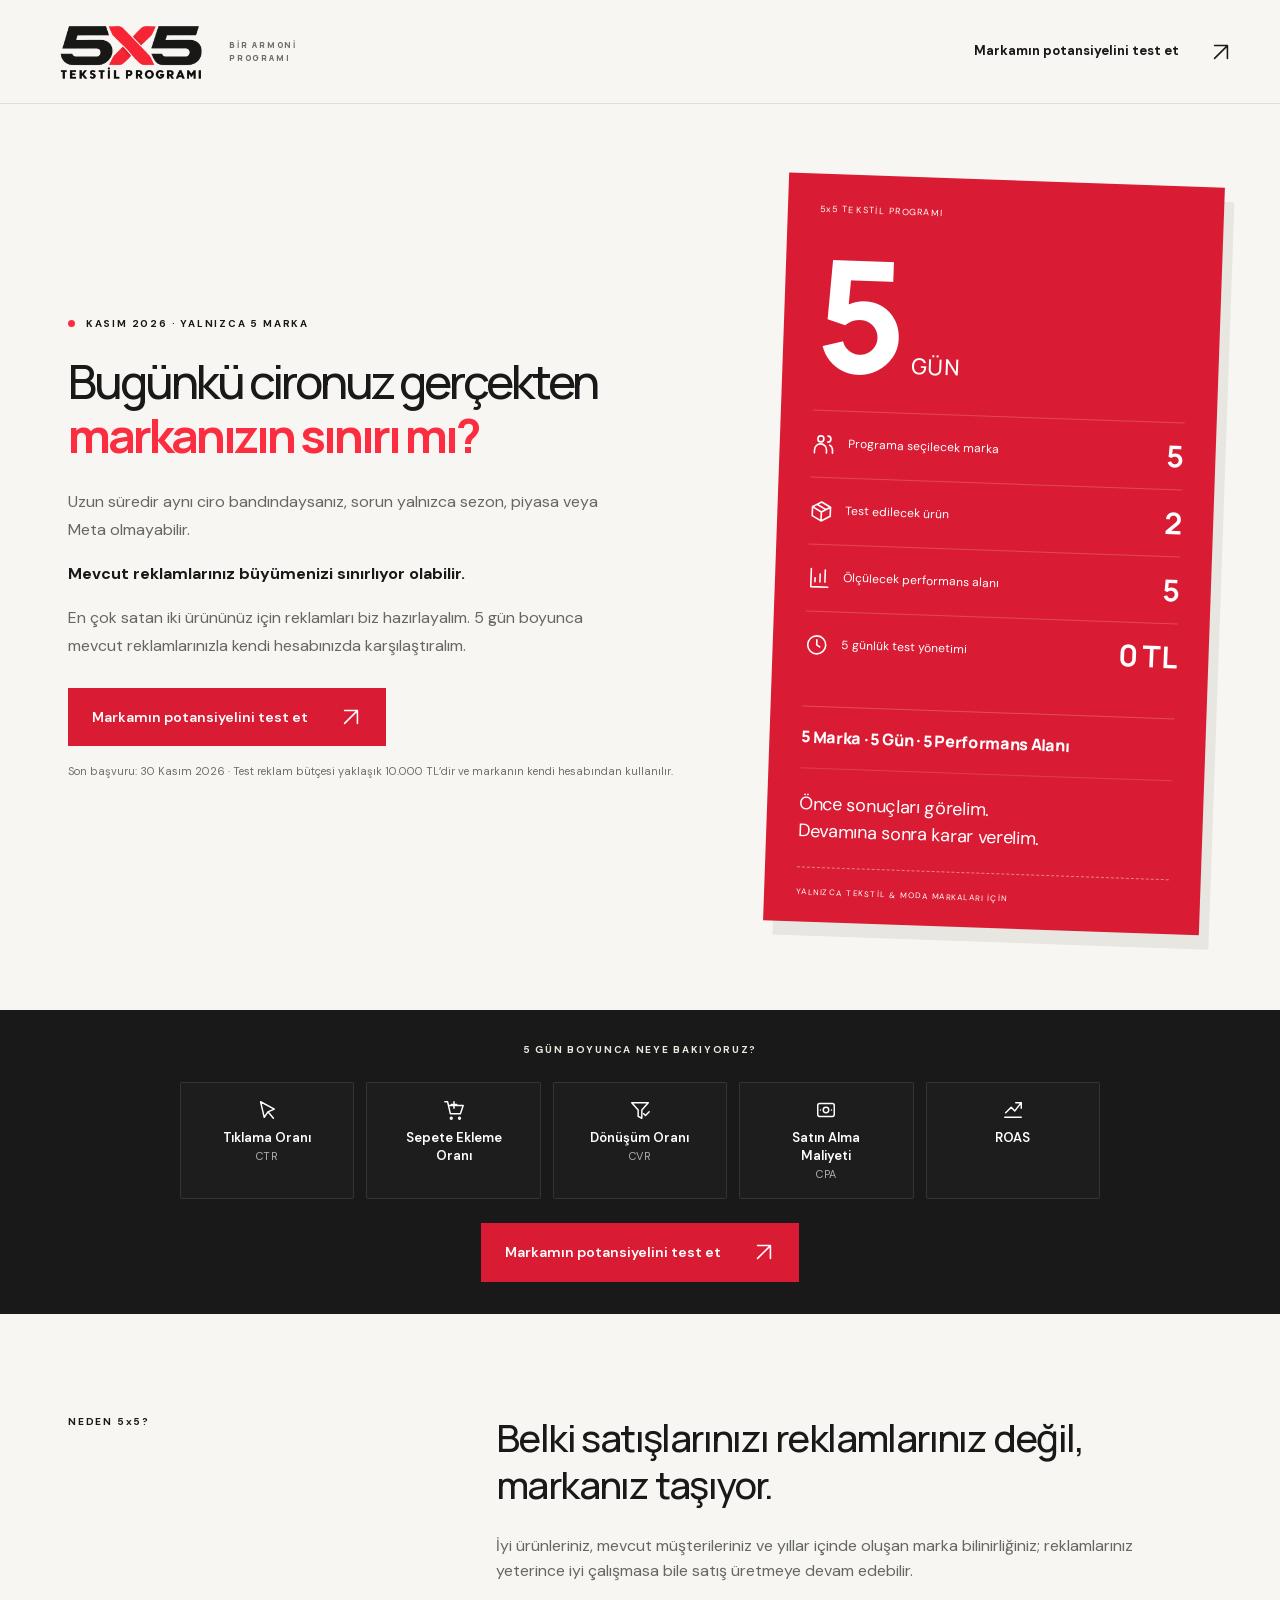
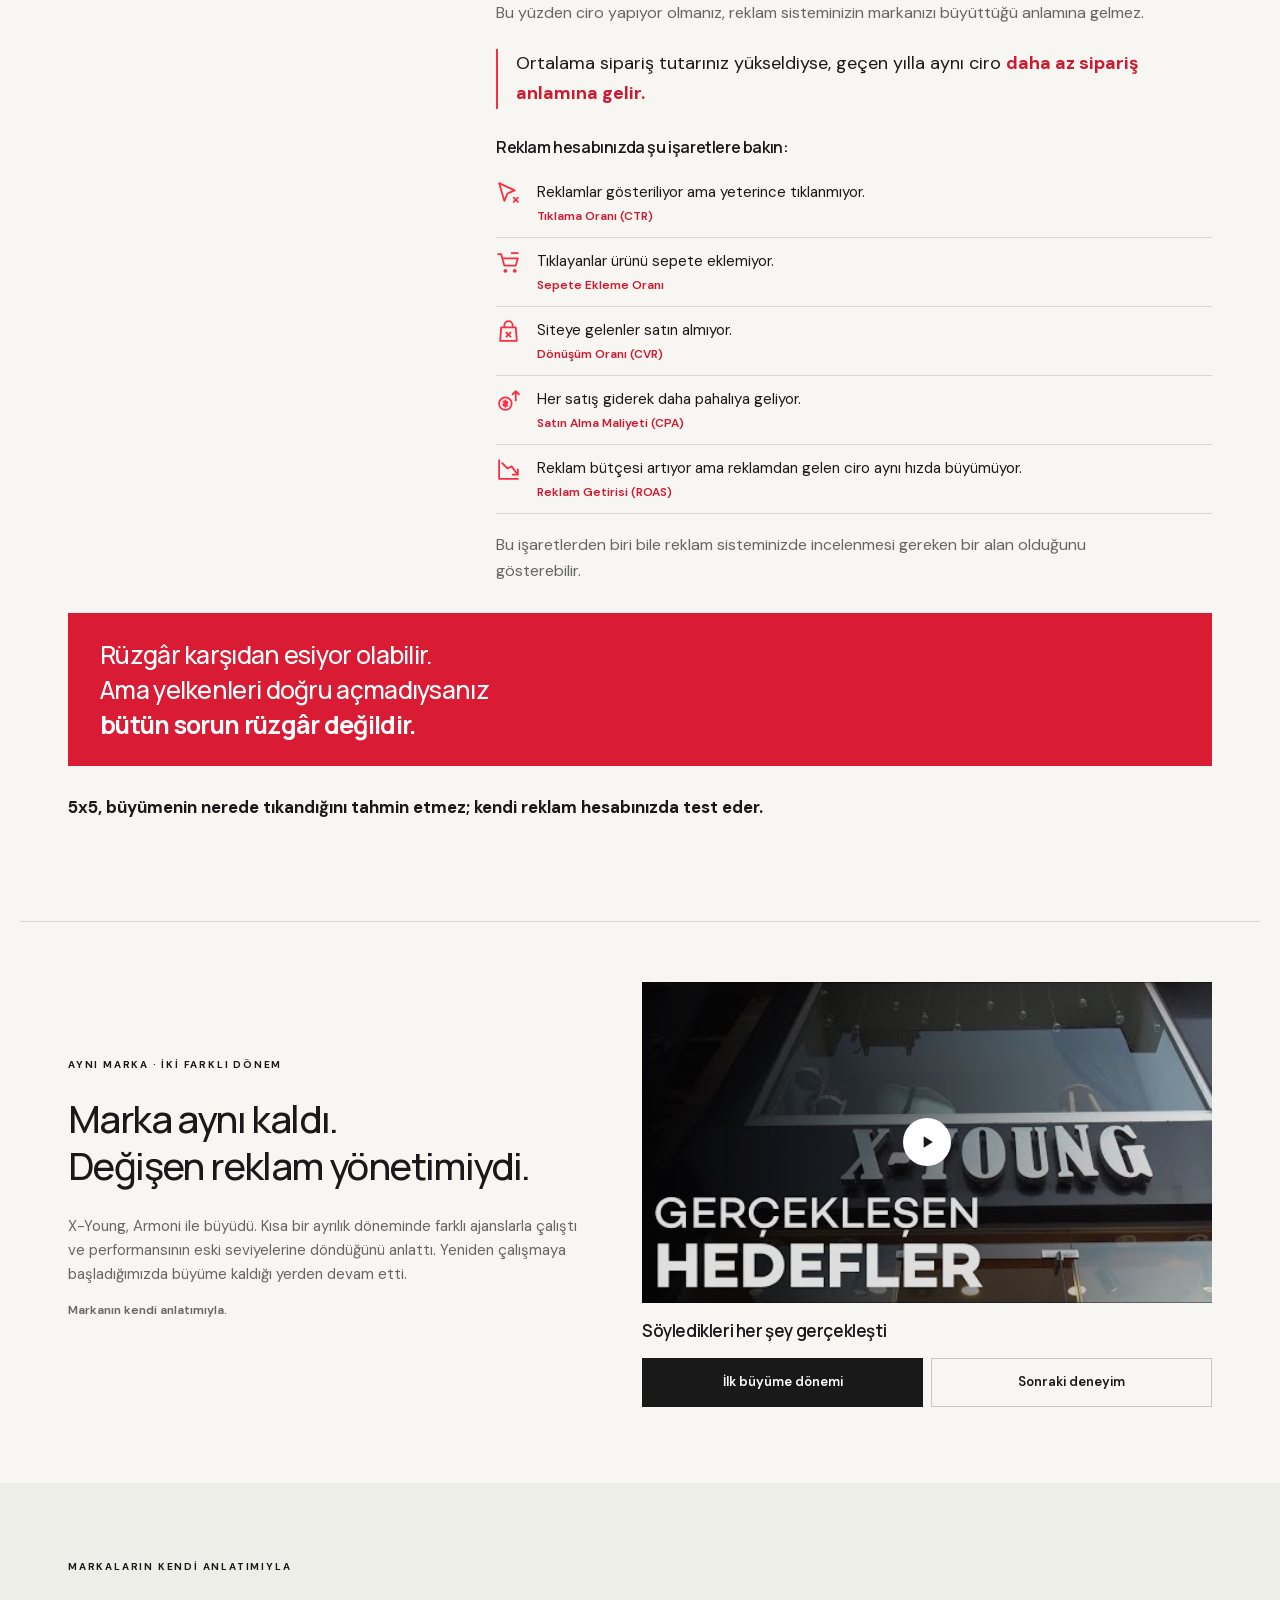
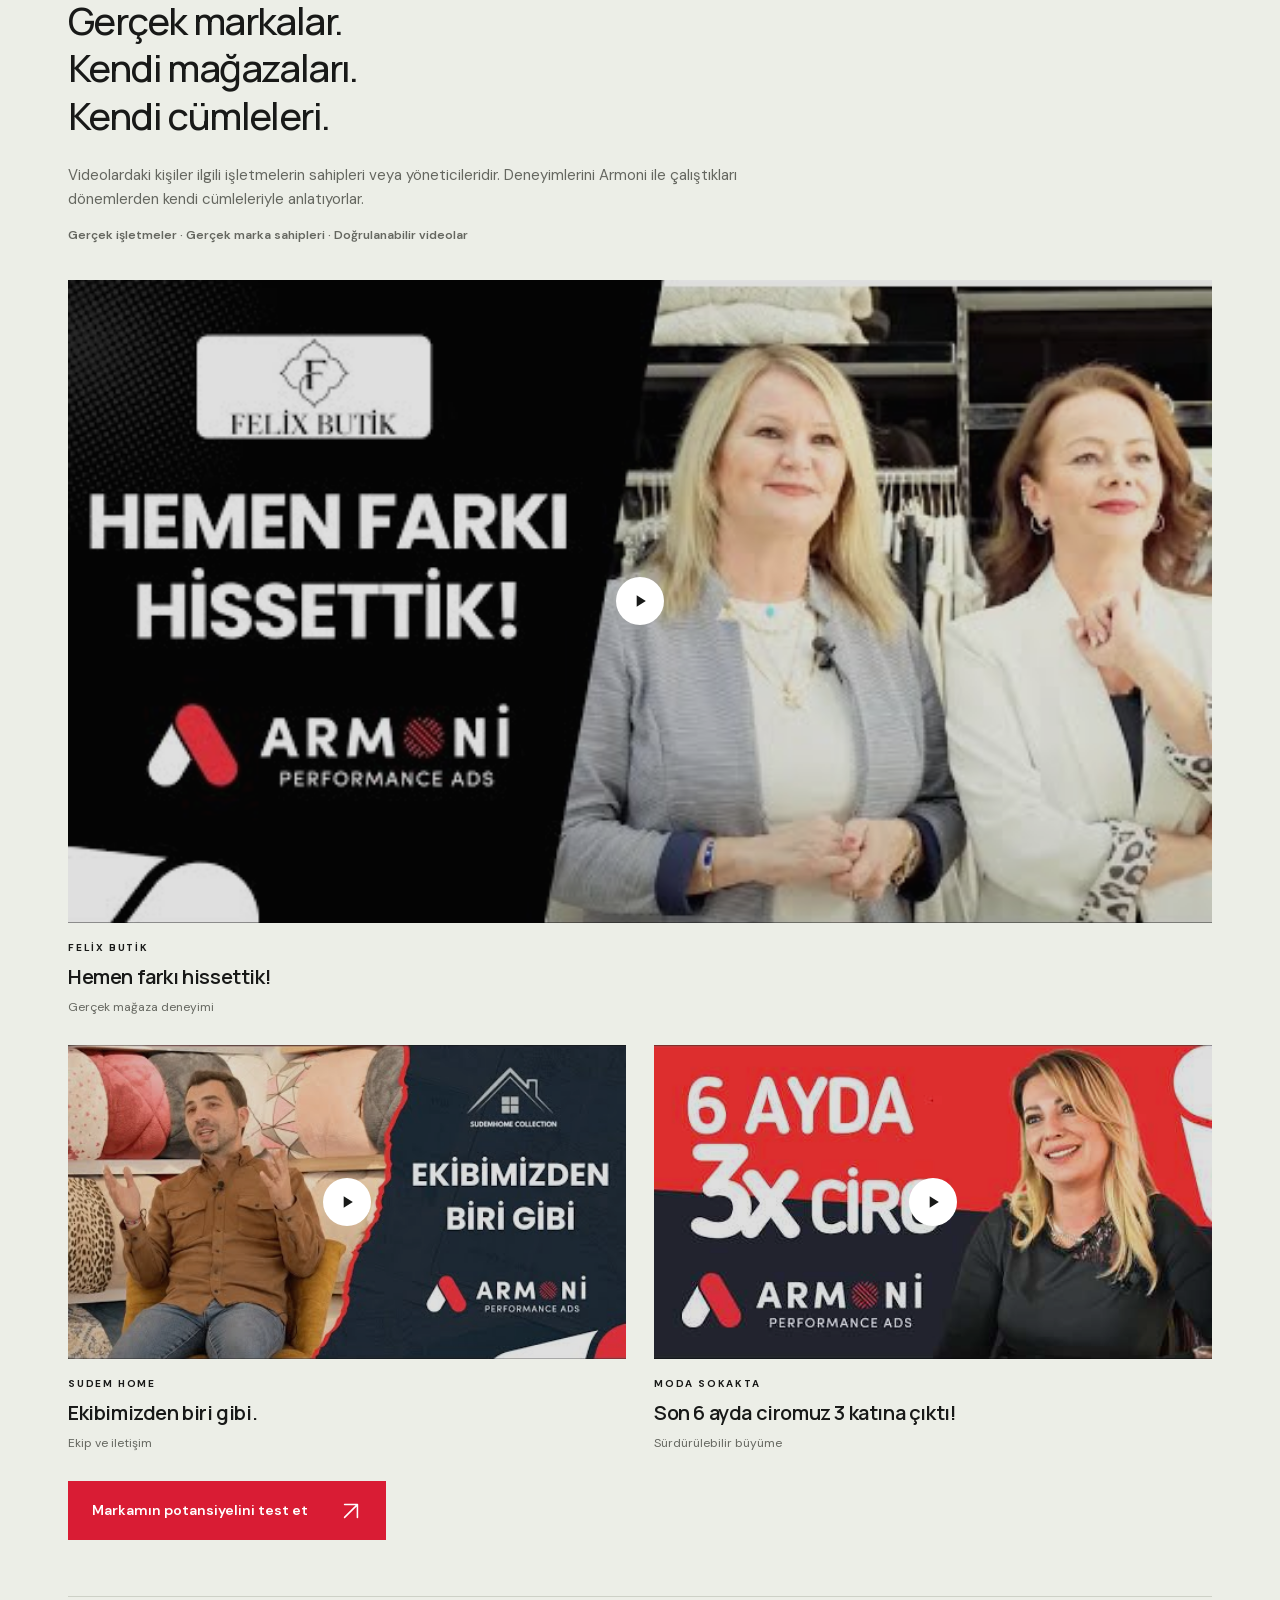
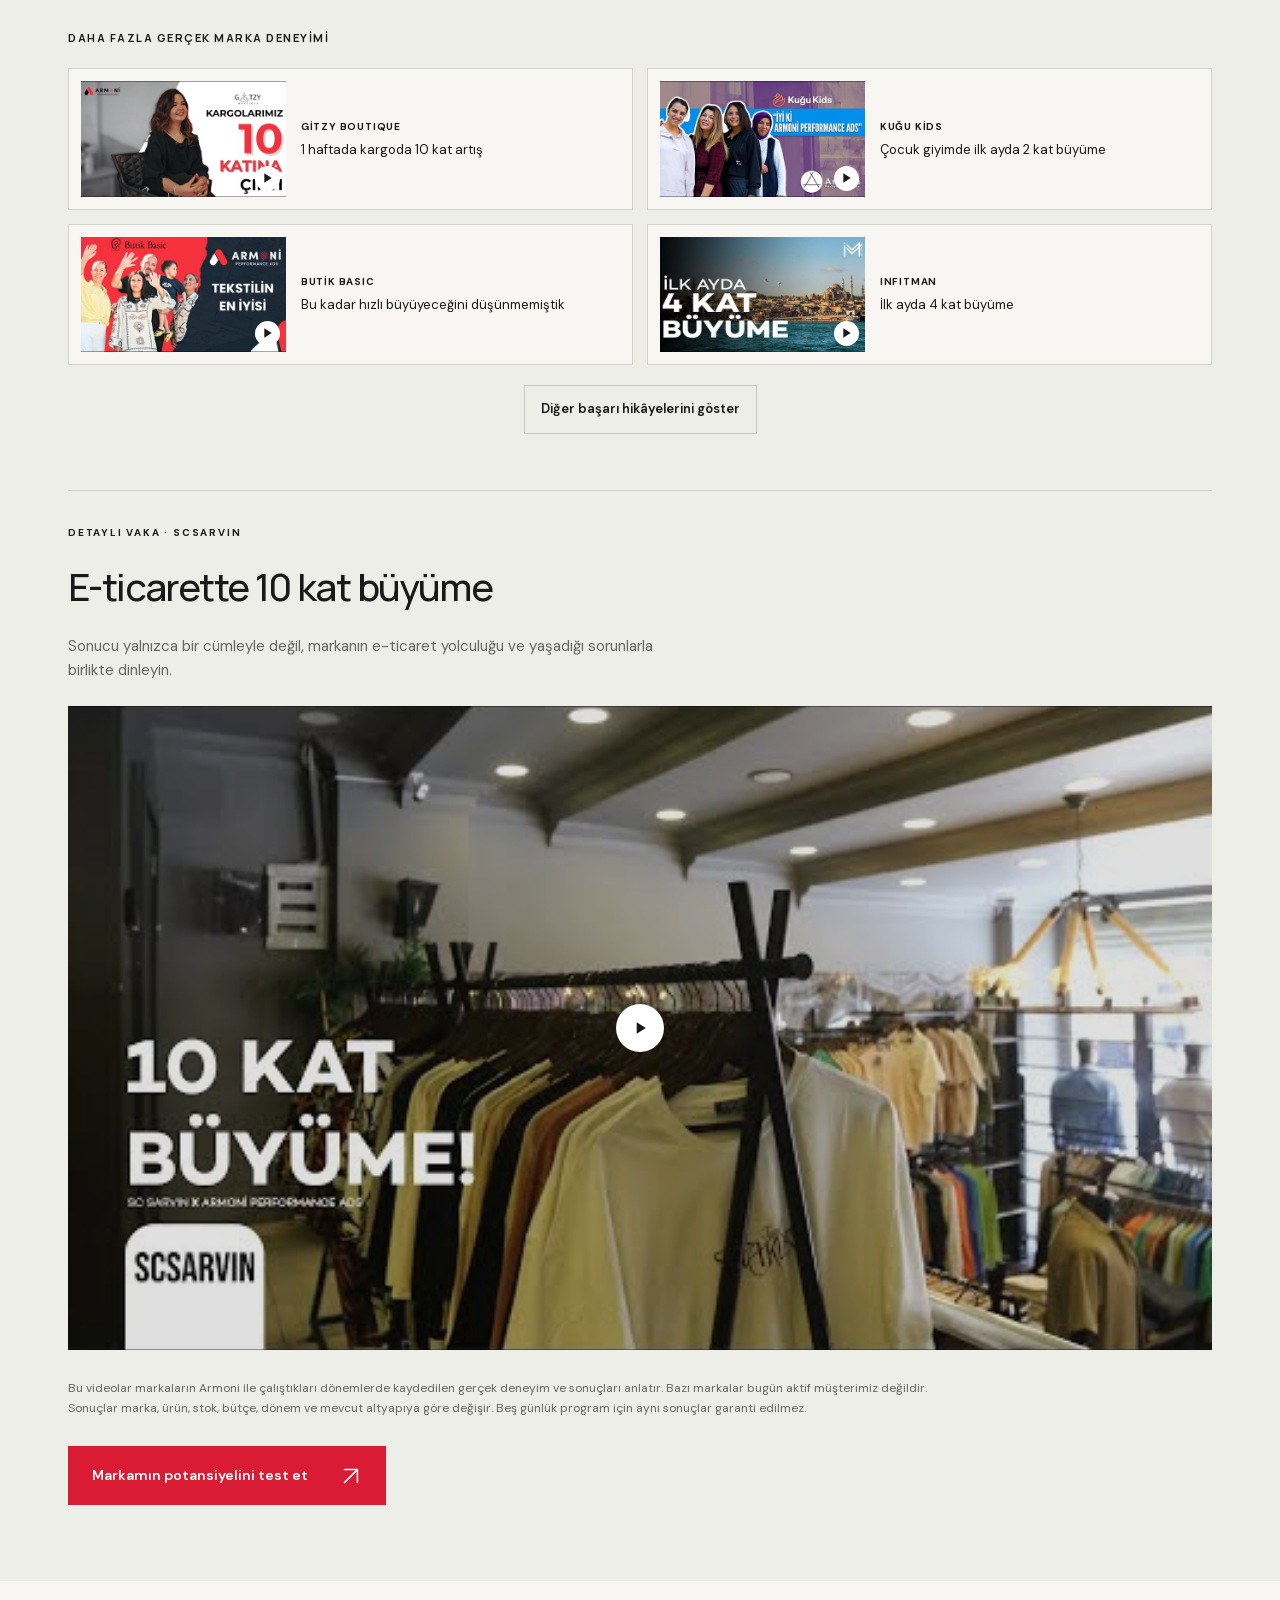
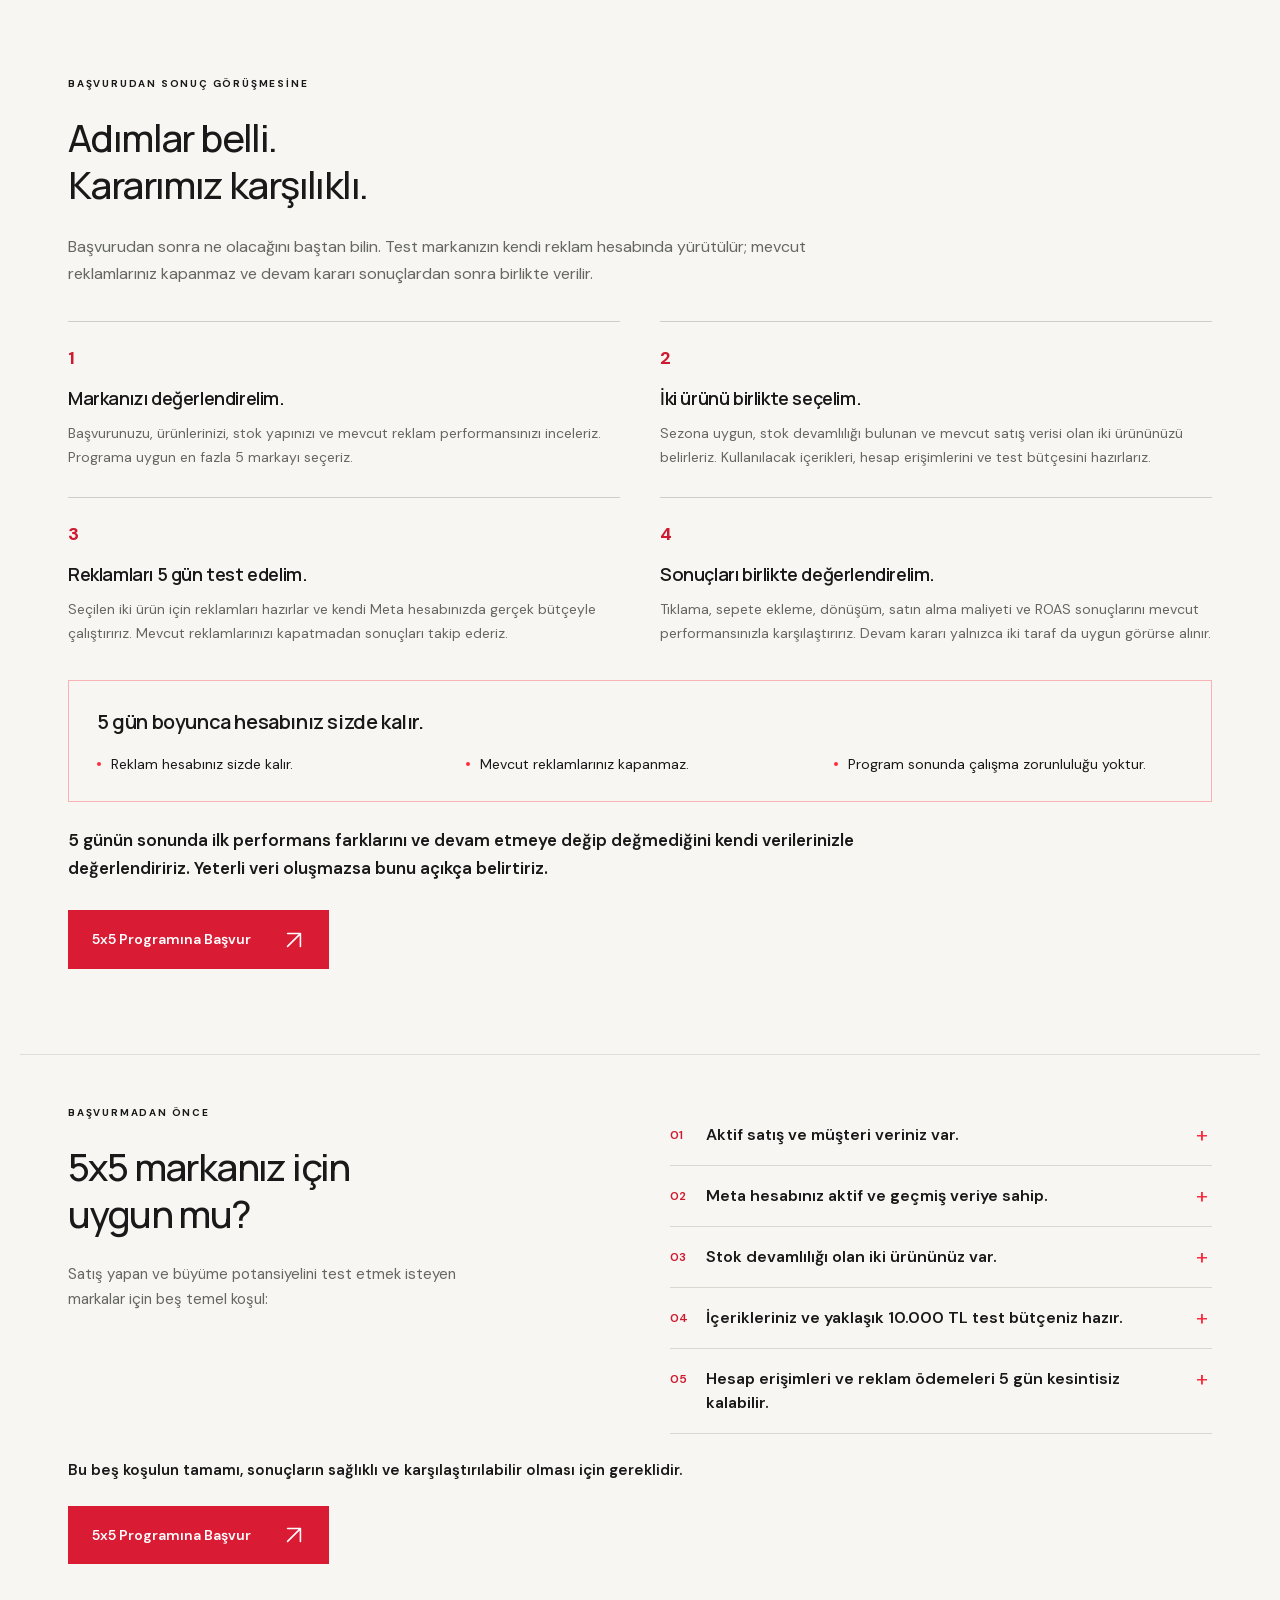
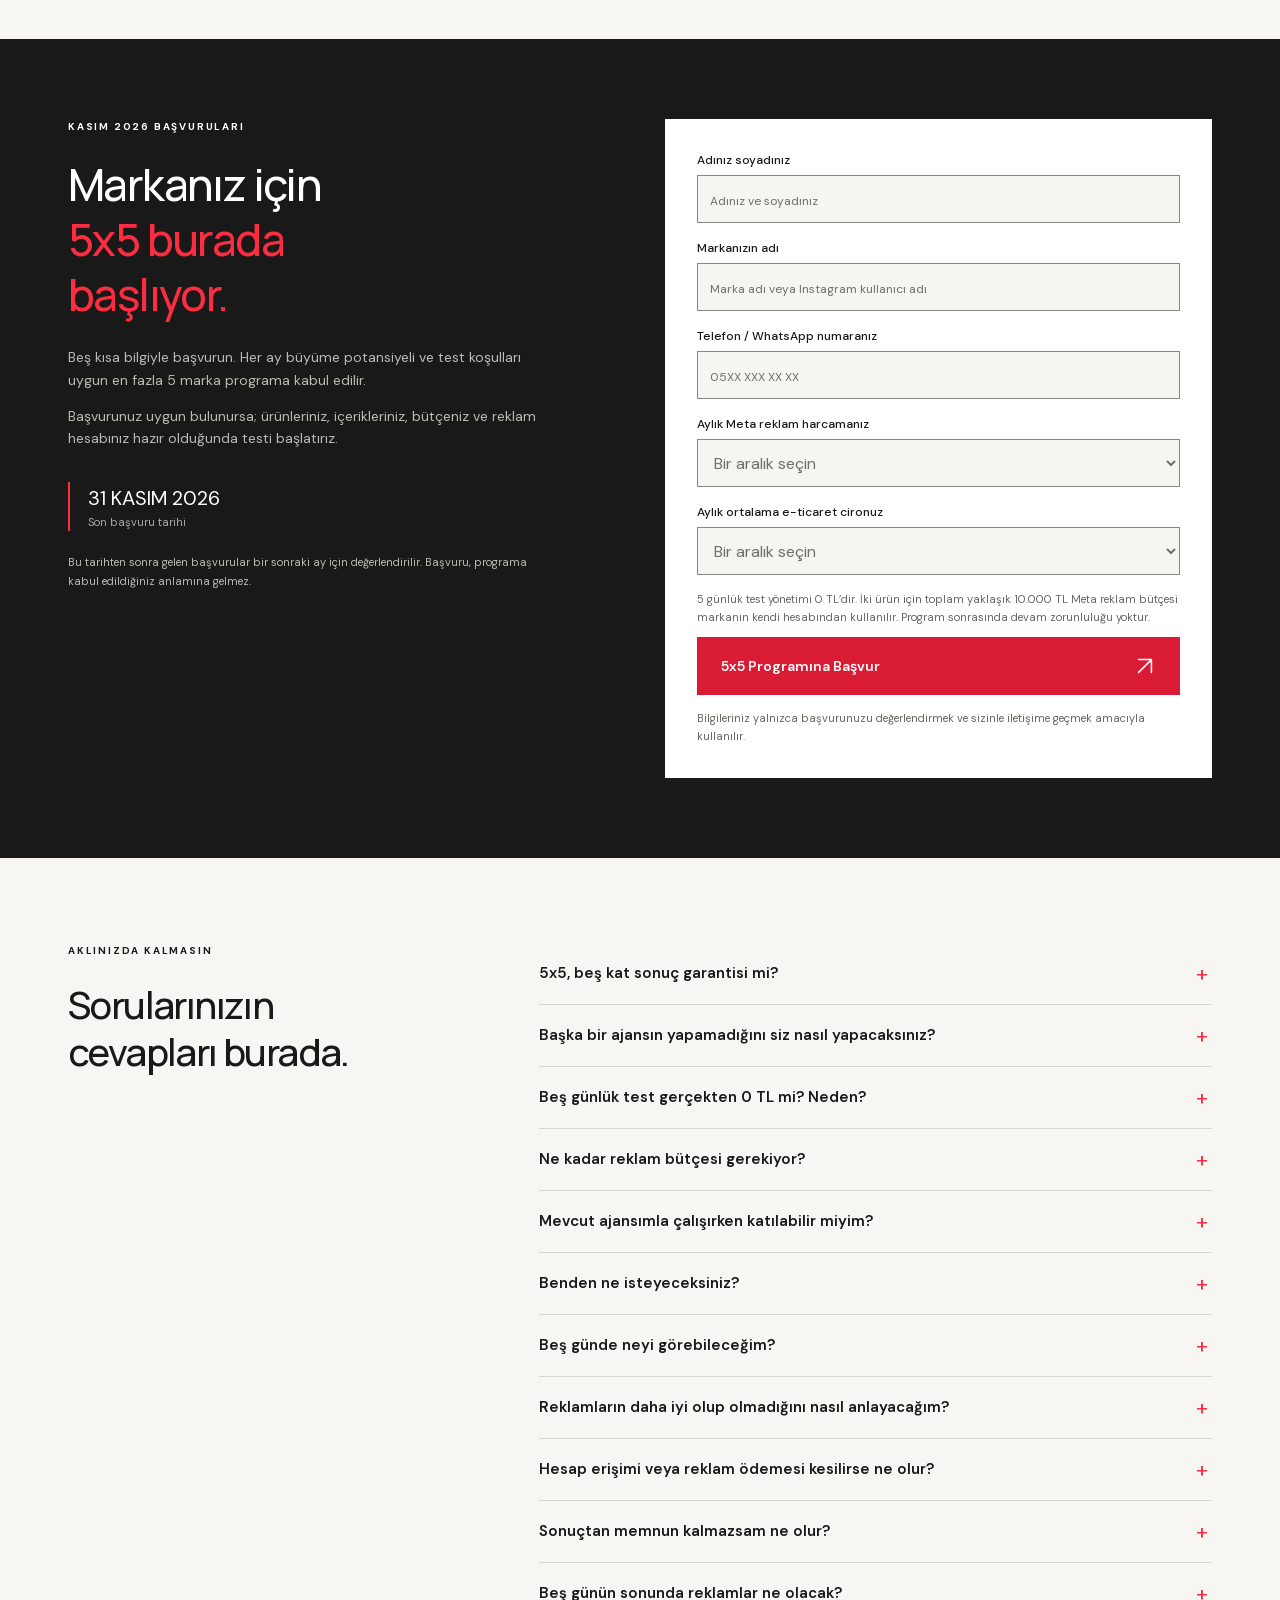
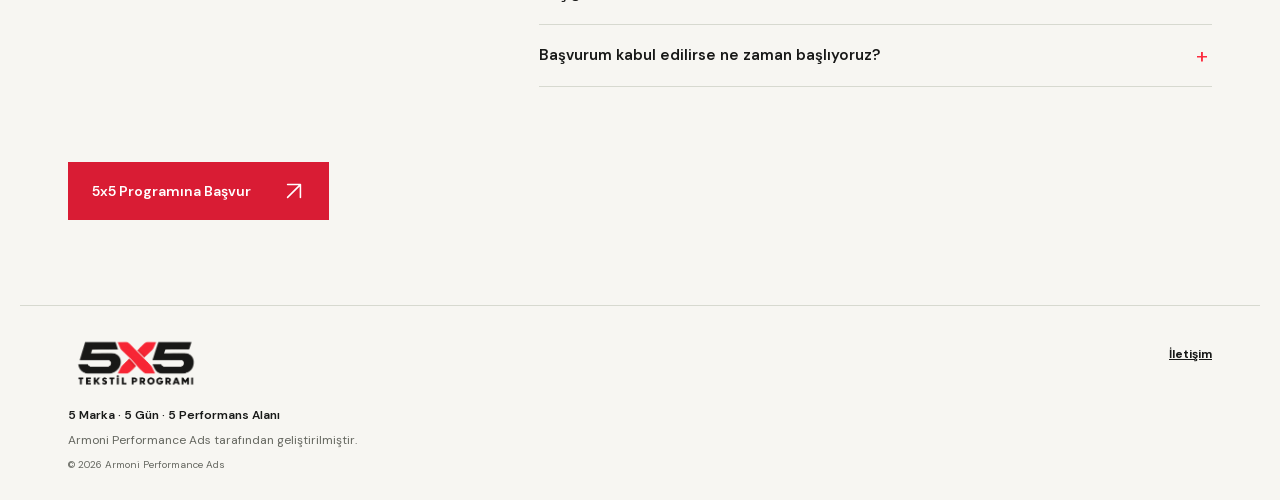
==== commit 253c72c2: "Update index.html kasım güncellemesi" ====
--- a/index.html
+++ b/index.html
@@ -11,10 +11,10 @@
 <!-- End Google Tag Manager (noscript) -->
 <a class="skip-link" href="#main-content">İçeriğe geç</a>
 <header><a class="brand" href="#" aria-label="5x5 Tekstil Programı ana sayfa"><img class="program-logo" src="assets/5x5-tekstil-programi-logo.png" alt="5x5 Tekstil Programı" width="568" height="249" loading="eager" fetchpriority="high"><span class="small">BİR ARMONİ PROGRAMI</span></a><a class="nav-cta" href="#basvuru">Markamın potansiyelini test et <svg class="cta-arrow" xmlns="http://www.w3.org/2000/svg" width="22" height="22" viewBox="0 0 24 24" fill="none" stroke="currentColor" stroke-width="1.7" stroke-linecap="round" stroke-linejoin="round" aria-hidden="true" focusable="false"><path d="M5 19 19 5M5 5h14v14"/></svg></a></header>
-<main id="main-content" tabindex="-1"><section class="hero wrap"><div><p class="eyebrow"><span class="dot"></span> EKİM 2026 · YALNIZCA 5 MARKA</p><h1>Bugünkü cironuz gerçekten<br><em><strong>markanızın sınırı mı?</strong></em></h1><div class="hero-copy"><p>Uzun süredir aynı ciro bandındaysanız, sorun yalnızca sezon, piyasa veya Meta olmayabilir.</p><p><strong>Mevcut reklamlarınız büyümenizi sınırlıyor olabilir.</strong></p><p>En çok satan iki ürününüz için reklamları biz hazırlayalım. 5 gün boyunca mevcut reklamlarınızla kendi hesabınızda karşılaştıralım.</p></div><a class="button" href="#basvuru">Markamın potansiyelini test et <svg class="cta-arrow" xmlns="http://www.w3.org/2000/svg" width="22" height="22" viewBox="0 0 24 24" fill="none" stroke="currentColor" stroke-width="1.7" stroke-linecap="round" stroke-linejoin="round" aria-hidden="true" focusable="false"><path d="M5 19 19 5M5 5h14v14"/></svg></a><p class="fine">Son başvuru: 30 Kasım 2026 · Test reklam bütçesi yaklaşık 10.000 TL’dir ve markanın kendi hesabından kullanılır.</p></div><aside class="program"><div class="program-top">5x5 TEKSTİL PROGRAMI</div><div class="big-five">5<span>GÜN</span></div><div class="ticket-row"><span class="ticket-label"><svg class="metric-icon" xmlns="http://www.w3.org/2000/svg" width="24" height="24" viewBox="0 0 24 24" fill="none" stroke="currentColor" stroke-width="1.6" stroke-linecap="round" stroke-linejoin="round" aria-hidden="true" focusable="false"><circle cx="9" cy="7" r="3"/><path d="M3 21v-3a6 6 0 0 1 12 0v3M16 4a3 3 0 0 1 0 6M21 21v-3a6 6 0 0 0-3-5"/></svg><span>Programa seçilecek marka</span></span><strong>5</strong></div><div class="ticket-row"><span class="ticket-label"><svg class="metric-icon" xmlns="http://www.w3.org/2000/svg" width="24" height="24" viewBox="0 0 24 24" fill="none" stroke="currentColor" stroke-width="1.6" stroke-linecap="round" stroke-linejoin="round" aria-hidden="true" focusable="false"><path d="m12 3 9 5-9 5-9-5 9-5Zm-9 5v9l9 5 9-5V8M12 13v9M7.5 5.5l9 5"/></svg><span>Test edilecek ürün</span></span><strong>2</strong></div><div class="ticket-row"><span class="ticket-label"><svg class="metric-icon" xmlns="http://www.w3.org/2000/svg" width="24" height="24" viewBox="0 0 24 24" fill="none" stroke="currentColor" stroke-width="1.6" stroke-linecap="round" stroke-linejoin="round" aria-hidden="true" focusable="false"><path d="M4 3v18h17M8 16v-4M13 16V8M18 16V4"/></svg><span>Ölçülecek performans alanı</span></span><strong>5</strong></div><div class="ticket-row"><span class="ticket-label"><svg class="metric-icon" xmlns="http://www.w3.org/2000/svg" width="24" height="24" viewBox="0 0 24 24" fill="none" stroke="currentColor" stroke-width="1.6" stroke-linecap="round" stroke-linejoin="round" aria-hidden="true" focusable="false"><circle cx="12" cy="12" r="9"/><path d="M12 7v5l3 2"/></svg><span>5 günlük test yönetimi</span></span><strong>0 TL</strong></div><p class="program-method">5 Marka · 5 Gün · 5 Performans Alanı</p><p class="program-message">Önce sonuçları görelim.<br>Devamına sonra karar verelim.</p><span class="ticket-bottom">YALNIZCA TEKSTİL &amp; MODA MARKALARI İÇİN</span></aside></section>
+<main id="main-content" tabindex="-1"><section class="hero wrap"><div><p class="eyebrow"><span class="dot"></span> KASIM 2026 · YALNIZCA 5 MARKA</p><h1>Bugünkü cironuz gerçekten<br><em><strong>markanızın sınırı mı?</strong></em></h1><div class="hero-copy"><p>Uzun süredir aynı ciro bandındaysanız, sorun yalnızca sezon, piyasa veya Meta olmayabilir.</p><p><strong>Mevcut reklamlarınız büyümenizi sınırlıyor olabilir.</strong></p><p>En çok satan iki ürününüz için reklamları biz hazırlayalım. 5 gün boyunca mevcut reklamlarınızla kendi hesabınızda karşılaştıralım.</p></div><a class="button" href="#basvuru">Markamın potansiyelini test et <svg class="cta-arrow" xmlns="http://www.w3.org/2000/svg" width="22" height="22" viewBox="0 0 24 24" fill="none" stroke="currentColor" stroke-width="1.7" stroke-linecap="round" stroke-linejoin="round" aria-hidden="true" focusable="false"><path d="M5 19 19 5M5 5h14v14"/></svg></a><p class="fine">Son başvuru: 30 Kasım 2026 · Test reklam bütçesi yaklaşık 10.000 TL’dir ve markanın kendi hesabından kullanılır.</p></div><aside class="program"><div class="program-top">5x5 TEKSTİL PROGRAMI</div><div class="big-five">5<span>GÜN</span></div><div class="ticket-row"><span class="ticket-label"><svg class="metric-icon" xmlns="http://www.w3.org/2000/svg" width="24" height="24" viewBox="0 0 24 24" fill="none" stroke="currentColor" stroke-width="1.6" stroke-linecap="round" stroke-linejoin="round" aria-hidden="true" focusable="false"><circle cx="9" cy="7" r="3"/><path d="M3 21v-3a6 6 0 0 1 12 0v3M16 4a3 3 0 0 1 0 6M21 21v-3a6 6 0 0 0-3-5"/></svg><span>Programa seçilecek marka</span></span><strong>5</strong></div><div class="ticket-row"><span class="ticket-label"><svg class="metric-icon" xmlns="http://www.w3.org/2000/svg" width="24" height="24" viewBox="0 0 24 24" fill="none" stroke="currentColor" stroke-width="1.6" stroke-linecap="round" stroke-linejoin="round" aria-hidden="true" focusable="false"><path d="m12 3 9 5-9 5-9-5 9-5Zm-9 5v9l9 5 9-5V8M12 13v9M7.5 5.5l9 5"/></svg><span>Test edilecek ürün</span></span><strong>2</strong></div><div class="ticket-row"><span class="ticket-label"><svg class="metric-icon" xmlns="http://www.w3.org/2000/svg" width="24" height="24" viewBox="0 0 24 24" fill="none" stroke="currentColor" stroke-width="1.6" stroke-linecap="round" stroke-linejoin="round" aria-hidden="true" focusable="false"><path d="M4 3v18h17M8 16v-4M13 16V8M18 16V4"/></svg><span>Ölçülecek performans alanı</span></span><strong>5</strong></div><div class="ticket-row"><span class="ticket-label"><svg class="metric-icon" xmlns="http://www.w3.org/2000/svg" width="24" height="24" viewBox="0 0 24 24" fill="none" stroke="currentColor" stroke-width="1.6" stroke-linecap="round" stroke-linejoin="round" aria-hidden="true" focusable="false"><circle cx="12" cy="12" r="9"/><path d="M12 7v5l3 2"/></svg><span>5 günlük test yönetimi</span></span><strong>0 TL</strong></div><p class="program-method">5 Marka · 5 Gün · 5 Performans Alanı</p><p class="program-message">Önce sonuçları görelim.<br>Devamına sonra karar verelim.</p><span class="ticket-bottom">YALNIZCA TEKSTİL &amp; MODA MARKALARI İÇİN</span></aside></section>
 <div class="strip performance-strip"><p>5 GÜN BOYUNCA NEYE BAKIYORUZ?</p><ul role="list" aria-label="Ölçülen beş performans alanı"><li><svg class="metric-icon" xmlns="http://www.w3.org/2000/svg" width="24" height="24" viewBox="0 0 24 24" fill="none" stroke="currentColor" stroke-width="1.6" stroke-linecap="round" stroke-linejoin="round" aria-hidden="true" focusable="false"><path d="m5 3 4 17 4-6 7-3L5 3ZM14 15l5 6"/></svg><span class="performance-name">Tıklama Oranı</span><span class="performance-detail">CTR</span></li><li><svg class="metric-icon" xmlns="http://www.w3.org/2000/svg" width="24" height="24" viewBox="0 0 24 24" fill="none" stroke="currentColor" stroke-width="1.6" stroke-linecap="round" stroke-linejoin="round" aria-hidden="true" focusable="false"><path d="M2 3h3l3 13h11l3-9H6M12 3v7M9 6h6"/><circle cx="9" cy="21" r="1"/><circle cx="18" cy="21" r="1"/></svg><span class="performance-name">Sepete Ekleme<br>Oranı</span></li><li><svg class="metric-icon" xmlns="http://www.w3.org/2000/svg" width="24" height="24" viewBox="0 0 24 24" fill="none" stroke="currentColor" stroke-width="1.6" stroke-linecap="round" stroke-linejoin="round" aria-hidden="true" focusable="false"><path d="m3 4 7 8v7l4 2v-9l7-8H3ZM16 16l2 2 4-4"/></svg><span class="performance-name">Dönüşüm Oranı</span><span class="performance-detail">CVR</span></li><li><svg class="metric-icon" xmlns="http://www.w3.org/2000/svg" width="24" height="24" viewBox="0 0 24 24" fill="none" stroke="currentColor" stroke-width="1.6" stroke-linecap="round" stroke-linejoin="round" aria-hidden="true" focusable="false"><rect x="3" y="5" width="18" height="14" rx="2"/><circle cx="12" cy="12" r="3"/><path d="M6 12h.01M18 12h.01"/></svg><span class="performance-name">Satın Alma<br>Maliyeti</span><span class="performance-detail">CPA</span></li><li><svg class="metric-icon" xmlns="http://www.w3.org/2000/svg" width="24" height="24" viewBox="0 0 24 24" fill="none" stroke="currentColor" stroke-width="1.6" stroke-linecap="round" stroke-linejoin="round" aria-hidden="true" focusable="false"><path d="M3 20h18M4 15l6-6 4 4 7-9M15 4h6v6"/></svg><span class="performance-name">ROAS</span></li></ul><a class="button" href="#basvuru">Markamın potansiyelini test et <svg class="cta-arrow" xmlns="http://www.w3.org/2000/svg" width="22" height="22" viewBox="0 0 24 24" fill="none" stroke="currentColor" stroke-width="1.7" stroke-linecap="round" stroke-linejoin="round" aria-hidden="true" focusable="false"><path d="M5 19 19 5M5 5h14v14"/></svg></a></div>
 <section class="wrap intro why-program"><p class="eyebrow">NEDEN 5x5?</p><div class="why-copy"><h2>Belki satışlarınızı reklamlarınız değil, markanız taşıyor.</h2><p>İyi ürünleriniz, mevcut müşterileriniz ve yıllar içinde oluşan marka bilinirliğiniz; reklamlarınız yeterince iyi çalışmasa bile satış üretmeye devam edebilir.</p><p>Bu yüzden ciro yapıyor olmanız, reklam sisteminizin markanızı büyüttüğü anlamına gelmez.</p><p class="revenue-caution">Ortalama sipariş tutarınız yükseldiyse, geçen yılla aynı ciro <strong>daha az sipariş anlamına gelir.</strong></p><h3>Reklam hesabınızda şu işaretlere bakın:</h3><ul role="list" class="why-signs"><li><svg class="why-sign-icon" width="25" height="25" viewBox="0 0 24 24" fill="none" stroke="currentColor" stroke-width="1.7" stroke-linecap="round" stroke-linejoin="round" aria-hidden="true" focusable="false"><path d="m3 2 5 17 3-7 7-3L3 2Z"/><path d="m17 16 4 4m0-4-4 4"/></svg><div class="why-sign-copy"><span>Reklamlar gösteriliyor ama yeterince tıklanmıyor.</span><span class="why-metric">Tıklama Oranı (CTR)</span></div></li><li><svg class="why-sign-icon" width="25" height="25" viewBox="0 0 24 24" fill="none" stroke="currentColor" stroke-width="1.7" stroke-linecap="round" stroke-linejoin="round" aria-hidden="true" focusable="false"><path d="M2 4h3l3 11h11l2-7H6M15 3h6"/><circle cx="9" cy="20" r="1"/><circle cx="18" cy="20" r="1"/></svg><div class="why-sign-copy"><span>Tıklayanlar ürünü sepete eklemiyor.</span><span class="why-metric">Sepete Ekleme Oranı</span></div></li><li><svg class="why-sign-icon" width="25" height="25" viewBox="0 0 24 24" fill="none" stroke="currentColor" stroke-width="1.7" stroke-linecap="round" stroke-linejoin="round" aria-hidden="true" focusable="false"><path d="M5 8h14l1 13H4L5 8ZM8 8V6a4 4 0 0 1 8 0v2M10 13l4 4m0-4-4 4"/></svg><div class="why-sign-copy"><span>Siteye gelenler satın almıyor.</span><span class="why-metric">Dönüşüm Oranı (CVR)</span></div></li><li><svg class="why-sign-icon" width="25" height="25" viewBox="0 0 24 24" fill="none" stroke="currentColor" stroke-width="1.7" stroke-linecap="round" stroke-linejoin="round" aria-hidden="true" focusable="false"><circle cx="9" cy="15" r="6"/><path d="M9 12v6m-2-5h3a1 1 0 0 1 0 2H8a1 1 0 0 0 0 2h3M19 12V3m-3 3 3-3 3 3"/></svg><div class="why-sign-copy"><span>Her satış giderek daha pahalıya geliyor.</span><span class="why-metric">Satın Alma Maliyeti (CPA)</span></div></li><li><svg class="why-sign-icon" width="25" height="25" viewBox="0 0 24 24" fill="none" stroke="currentColor" stroke-width="1.7" stroke-linecap="round" stroke-linejoin="round" aria-hidden="true" focusable="false"><path d="M3 3v18h18M6 6l5 5 4-2 6 8M16 17h5v-5"/></svg><div class="why-sign-copy"><span>Reklam bütçesi artıyor ama reklamdan gelen ciro aynı hızda büyümüyor.</span><span class="why-metric">Reklam Getirisi (ROAS)</span></div></li></ul><p class="why-note">Bu işaretlerden biri bile reklam sisteminizde incelenmesi gereken bir alan olduğunu gösterebilir.</p></div><blockquote class="why-metaphor"><span>Rüzgâr karşıdan esiyor olabilir.</span> <span>Ama yelkenleri doğru açmadıysanız</span> <strong>bütün sorun rüzgâr değildir.</strong></blockquote><p class="why-closing">5x5, büyümenin nerede tıkandığını tahmin etmez; kendi reklam hesabınızda test eder.</p></section>
-<section class="xyoung-case wrap" aria-labelledby="xyoung-heading"><div class="case-copy"><p class="eyebrow">AYNI MARKA · İKİ FARKLI DÖNEM</p><h2 id="xyoung-heading">Marka aynı kaldı.<br>Değişen reklam yönetimiydi.</h2><p>X-Young, Armoni ile büyüdü. Kısa bir ayrılık döneminde farklı ajanslarla çalıştı ve performansının eski seviyelerine döndüğünü anlattı. Yeniden çalışmaya başladığımızda büyüme kaldığı yerden devam etti.</p><p class="case-trust">Markanın kendi anlatımıyla.</p></div><div class="case-player"><div id="xyoung-panel" role="tabpanel" aria-labelledby="xyoung-tab-1"><button type="button" class="video" data-video="e--o4n1qIz4" data-title="X-YOUNG — Söyledikleri her şey gerçekleşti" aria-label="X-YOUNG — Söyledikleri her şey gerçekleşti videosunu oynat" id="xyoung-video"><img src="assets/video-thumbnails/e--o4n1qIz4.jpg" alt="X-YOUNG video kapağı" loading="lazy" width="480" height="270"><span class="play"><svg viewBox="0 0 24 24" width="20" height="20" fill="currentColor" aria-hidden="true"><path d="m8 5 11 7-11 7z"/></svg></span></button><h3 id="xyoung-title">Söyledikleri her şey gerçekleşti</h3></div><div class="case-tabs" role="tablist" aria-label="X-Young deneyim dönemleri"><button type="button" id="xyoung-tab-1" role="tab" aria-selected="true" aria-controls="xyoung-panel" data-case-video="e--o4n1qIz4" data-case-title="Söyledikleri her şey gerçekleşti">İlk büyüme dönemi</button><button type="button" id="xyoung-tab-2" role="tab" tabindex="-1" aria-selected="false" aria-controls="xyoung-panel" data-case-video="jlmc90x13nE" data-case-title="İlk ayda ciromuzu 2 katına çıkardılar!">Sonraki deneyim</button></div></div></section><section class="stories reference-stories" id="referanslar"><div class="wrap"><div class="reference-intro"><p class="eyebrow">MARKALARIN KENDİ ANLATIMIYLA</p><h2>Gerçek markalar.<br>Kendi mağazaları.<br>Kendi cümleleri.</h2><p>Videolardaki kişiler ilgili işletmelerin sahipleri veya yöneticileridir. Deneyimlerini Armoni ile çalıştıkları dönemlerden kendi cümleleriyle anlatıyorlar.</p><p class="ref-trust">Gerçek işletmeler · Gerçek marka sahipleri · Doğrulanabilir videolar</p></div><div class="featured-refs"><article><button type="button" class="video" data-video="v6_KRv1gMnw" data-title="FELİX BUTİK — Hemen farkı hissettik!" aria-label="FELİX BUTİK — Hemen farkı hissettik! videosunu oynat" ><img src="assets/video-thumbnails/v6_KRv1gMnw.jpg" alt="FELİX BUTİK video kapağı" loading="lazy" width="480" height="270"><span class="play"><svg viewBox="0 0 24 24" width="20" height="20" fill="currentColor" aria-hidden="true"><path d="m8 5 11 7-11 7z"/></svg></span></button><p class="eyebrow">FELİX BUTİK</p><h3>Hemen farkı hissettik!</h3><p class="ref-context">Gerçek mağaza deneyimi</p></article><article><button type="button" class="video" data-video="5_s_2M552jU" data-title="SUDEM HOME — Ekibimizden biri gibi." aria-label="SUDEM HOME — Ekibimizden biri gibi. videosunu oynat" ><img src="assets/video-thumbnails/5_s_2M552jU.jpg" alt="SUDEM HOME video kapağı" loading="lazy" width="480" height="270"><span class="play"><svg viewBox="0 0 24 24" width="20" height="20" fill="currentColor" aria-hidden="true"><path d="m8 5 11 7-11 7z"/></svg></span></button><p class="eyebrow">SUDEM HOME</p><h3>Ekibimizden biri gibi.</h3><p class="ref-context">Ekip ve iletişim</p></article><article><button type="button" class="video" data-video="uiZ_ZcoqNw0" data-title="MODA SOKAKTA — Son 6 ayda ciromuz 3 katına çıktı!" aria-label="MODA SOKAKTA — Son 6 ayda ciromuz 3 katına çıktı! videosunu oynat" ><img src="assets/video-thumbnails/uiZ_ZcoqNw0.jpg" alt="MODA SOKAKTA video kapağı" loading="lazy" width="480" height="270"><span class="play"><svg viewBox="0 0 24 24" width="20" height="20" fill="currentColor" aria-hidden="true"><path d="m8 5 11 7-11 7z"/></svg></span></button><p class="eyebrow">MODA SOKAKTA</p><h3>Son 6 ayda ciromuz 3 katına çıktı!</h3><p class="ref-context">Sürdürülebilir büyüme</p></article></div><div class="refs-cta"><a class="button" href="#basvuru">Markamın potansiyelini test et <svg class="cta-arrow" xmlns="http://www.w3.org/2000/svg" width="22" height="22" viewBox="0 0 24 24" fill="none" stroke="currentColor" stroke-width="1.7" stroke-linecap="round" stroke-linejoin="round" aria-hidden="true" focusable="false"><path d="M5 19 19 5M5 5h14v14"/></svg></a></div><div class="reference-library"><h3 class="eyebrow">DAHA FAZLA GERÇEK MARKA DENEYİMİ</h3><div class="compact-grid"><button type="button" class="compact-ref" data-video="Da2yG4L6Cvw" data-title="GİTZY BOUTIQUE — 1 haftada kargoda 10 kat artış" aria-label="GİTZY BOUTIQUE — 1 haftada kargoda 10 kat artış videosunu oynat"><span class="compact-thumb"><img src="assets/video-thumbnails/Da2yG4L6Cvw.jpg" alt="" loading="lazy" width="480" height="270"><span class="compact-play"><svg viewBox="0 0 24 24" width="20" height="20" fill="currentColor" aria-hidden="true"><path d="m8 5 11 7-11 7z"/></svg></span></span><span class="compact-copy"><strong>GİTZY BOUTIQUE</strong><span>1 haftada kargoda 10 kat artış</span></span></button><button type="button" class="compact-ref" data-video="Bq5XdWG4wxs" data-title="KUĞU KİDS — Çocuk giyimde ilk ayda 2 kat büyüme" aria-label="KUĞU KİDS — Çocuk giyimde ilk ayda 2 kat büyüme videosunu oynat"><span class="compact-thumb"><img src="assets/video-thumbnails/Bq5XdWG4wxs.jpg" alt="" loading="lazy" width="480" height="270"><span class="compact-play"><svg viewBox="0 0 24 24" width="20" height="20" fill="currentColor" aria-hidden="true"><path d="m8 5 11 7-11 7z"/></svg></span></span><span class="compact-copy"><strong>KUĞU KİDS</strong><span>Çocuk giyimde ilk ayda 2 kat büyüme</span></span></button><button type="button" class="compact-ref" data-video="ktrP_CDAVSI" data-title="BUTİK BASIC — Bu kadar hızlı büyüyeceğini düşünmemiştik" aria-label="BUTİK BASIC — Bu kadar hızlı büyüyeceğini düşünmemiştik videosunu oynat"><span class="compact-thumb"><img src="assets/video-thumbnails/ktrP_CDAVSI.jpg" alt="" loading="lazy" width="480" height="270"><span class="compact-play"><svg viewBox="0 0 24 24" width="20" height="20" fill="currentColor" aria-hidden="true"><path d="m8 5 11 7-11 7z"/></svg></span></span><span class="compact-copy"><strong>BUTİK BASIC</strong><span>Bu kadar hızlı büyüyeceğini düşünmemiştik</span></span></button><button type="button" class="compact-ref" data-video="dRsuxk3LyNk" data-title="INFITMAN — İlk ayda 4 kat büyüme" aria-label="INFITMAN — İlk ayda 4 kat büyüme videosunu oynat"><span class="compact-thumb"><img src="assets/video-thumbnails/dRsuxk3LyNk.jpg" alt="" loading="lazy" width="480" height="270"><span class="compact-play"><svg viewBox="0 0 24 24" width="20" height="20" fill="currentColor" aria-hidden="true"><path d="m8 5 11 7-11 7z"/></svg></span></span><span class="compact-copy"><strong>INFITMAN</strong><span>İlk ayda 4 kat büyüme</span></span></button></div><div class="compact-grid more-stories" id="more-stories" hidden><button type="button" class="compact-ref" data-video="5TZXzGvAipg" data-title="NİHAL ÇAĞLAYAN — Armoni Performance iyi ki var" aria-label="NİHAL ÇAĞLAYAN — Armoni Performance iyi ki var videosunu oynat"><span class="compact-thumb"><img src="assets/video-thumbnails/5TZXzGvAipg.jpg" alt="" loading="lazy" width="480" height="270"><span class="compact-play"><svg viewBox="0 0 24 24" width="20" height="20" fill="currentColor" aria-hidden="true"><path d="m8 5 11 7-11 7z"/></svg></span></span><span class="compact-copy"><strong>NİHAL ÇAĞLAYAN</strong><span>Armoni Performance iyi ki var</span></span></button><button type="button" class="compact-ref" data-video="ZZXti1OBl9Y" data-title="BEYLERCE — 2 ayda 7 haneli ciroya" aria-label="BEYLERCE — 2 ayda 7 haneli ciroya videosunu oynat"><span class="compact-thumb"><img src="assets/video-thumbnails/ZZXti1OBl9Y.jpg" alt="" loading="lazy" width="480" height="270"><span class="compact-play"><svg viewBox="0 0 24 24" width="20" height="20" fill="currentColor" aria-hidden="true"><path d="m8 5 11 7-11 7z"/></svg></span></span><span class="compact-copy"><strong>BEYLERCE</strong><span>2 ayda 7 haneli ciroya</span></span></button><button type="button" class="compact-ref" data-video="ePYmnQMpDyY" data-title="CLUBBER BUTİK — E-ticarette iki ay içinde %600 büyüme" aria-label="CLUBBER BUTİK — E-ticarette iki ay içinde %600 büyüme videosunu oynat"><span class="compact-thumb"><img src="assets/video-thumbnails/ePYmnQMpDyY.jpg" alt="" loading="lazy" width="480" height="270"><span class="compact-play"><svg viewBox="0 0 24 24" width="20" height="20" fill="currentColor" aria-hidden="true"><path d="m8 5 11 7-11 7z"/></svg></span></span><span class="compact-copy"><strong>CLUBBER BUTİK</strong><span>E-ticarette iki ay içinde %600 büyüme</span></span></button></div><button class="stories-toggle" type="button" aria-expanded="false" aria-controls="more-stories">Diğer başarı hikâyelerini göster</button></div><div class="detailed-case"><p class="eyebrow">DETAYLI VAKA · SCSARVIN</p><h2>E-ticarette 10 kat büyüme</h2><p>Sonucu yalnızca bir cümleyle değil, markanın e-ticaret yolculuğu ve yaşadığı sorunlarla birlikte dinleyin.</p><button type="button" class="video" data-video="wN8hwjBbTFw" data-title="SCSARVİN — E-ticarette 10 kat büyüme" aria-label="SCSARVİN — E-ticarette 10 kat büyüme videosunu oynat" ><img src="assets/video-thumbnails/wN8hwjBbTFw.jpg" alt="SCSARVİN video kapağı" loading="lazy" width="480" height="270"><span class="play"><svg viewBox="0 0 24 24" width="20" height="20" fill="currentColor" aria-hidden="true"><path d="m8 5 11 7-11 7z"/></svg></span></button></div><p class="reference-disclosure">Bu videolar markaların Armoni ile çalıştıkları dönemlerde kaydedilen gerçek deneyim ve sonuçları anlatır. Bazı markalar bugün aktif müşterimiz değildir. Sonuçlar marka, ürün, stok, bütçe, dönem ve mevcut altyapıya göre değişir. Beş günlük program için aynı sonuçlar garanti edilmez.</p><div class="refs-cta"><a class="button" href="#basvuru">Markamın potansiyelini test et <svg class="cta-arrow" xmlns="http://www.w3.org/2000/svg" width="22" height="22" viewBox="0 0 24 24" fill="none" stroke="currentColor" stroke-width="1.7" stroke-linecap="round" stroke-linejoin="round" aria-hidden="true" focusable="false"><path d="M5 19 19 5M5 5h14v14"/></svg></a></div></div></section><section class="wrap process" id="surec"><p class="eyebrow">BAŞVURUDAN SONUÇ GÖRÜŞMESİNE</p><h2>Adımlar belli.<br>Kararımız karşılıklı.</h2><p class="process-intro">Başvurudan sonra ne olacağını baştan bilin. Test markanızın kendi reklam hesabında yürütülür; mevcut reklamlarınız kapanmaz ve devam kararı sonuçlardan sonra birlikte verilir.</p><div class="steps"><article><span>1</span><h3>Markanızı değerlendirelim.</h3><p>Başvurunuzu, ürünlerinizi, stok yapınızı ve mevcut reklam performansınızı inceleriz. Programa uygun en fazla 5 markayı seçeriz.</p></article><article><span>2</span><h3>İki ürünü birlikte seçelim.</h3><p>Sezona uygun, stok devamlılığı bulunan ve mevcut satış verisi olan iki ürününüzü belirleriz. Kullanılacak içerikleri, hesap erişimlerini ve test bütçesini hazırlarız.</p></article><article><span>3</span><h3>Reklamları 5 gün test edelim.</h3><p>Seçilen iki ürün için reklamları hazırlar ve kendi Meta hesabınızda gerçek bütçeyle çalıştırırız. Mevcut reklamlarınızı kapatmadan sonuçları takip ederiz.</p></article><article><span>4</span><h3>Sonuçları birlikte değerlendirelim.</h3><p>Tıklama, sepete ekleme, dönüşüm, satın alma maliyeti ve ROAS sonuçlarını mevcut performansınızla karşılaştırırız. Devam kararı yalnızca iki taraf da uygun görürse alınır.</p></article></div><div class="process-assurance"><h3>5 gün boyunca hesabınız sizde kalır.</h3><ul role="list"><li>Reklam hesabınız sizde kalır.</li><li>Mevcut reklamlarınız kapanmaz.</li><li>Program sonunda çalışma zorunluluğu yoktur.</li></ul></div><p class="process-outcome">5 günün sonunda ilk performans farklarını ve devam etmeye değip değmediğini kendi verilerinizle değerlendiririz. Yeterli veri oluşmazsa bunu açıkça belirtiriz.</p><div class="section-apply"><a class="button process-apply" href="#basvuru">5x5 Programına Başvur <svg class="cta-arrow" xmlns="http://www.w3.org/2000/svg" width="22" height="22" viewBox="0 0 24 24" fill="none" stroke="currentColor" stroke-width="1.7" stroke-linecap="round" stroke-linejoin="round" aria-hidden="true" focusable="false"><path d="M5 19 19 5M5 5h14v14"/></svg></a></div></section><section class="wrap fit eligibility" id="uygunluk"><div><p class="eyebrow">BAŞVURMADAN ÖNCE</p><h2>5x5 markanız için<br>uygun mu?</h2><p class="eligibility-intro">Satış yapan ve büyüme potansiyelini test etmek isteyen markalar için beş temel koşul:</p></div><div class="eligibility-accordion"><div class="eligibility-item"><h3><button type="button" class="eligibility-toggle" id="condition-1" aria-expanded="false" aria-controls="condition-panel-1"><span class="condition-number">01</span><span>Aktif satış ve müşteri veriniz var.</span><span class="condition-icon" aria-hidden="true">+</span></button></h3><div class="condition-panel" id="condition-panel-1" role="region" aria-labelledby="condition-1" hidden><p>Program sıfırdan satışa başlayacak mağazalar için değil; hâlihazırda satış yapan ve karşılaştırılabilir müşteri ve reklam verisi bulunan tekstil veya moda markaları için tasarlanmıştır.</p></div></div><div class="eligibility-item"><h3><button type="button" class="eligibility-toggle" id="condition-2" aria-expanded="false" aria-controls="condition-panel-2"><span class="condition-number">02</span><span>Meta hesabınız aktif ve geçmiş veriye sahip.</span><span class="condition-icon" aria-hidden="true">+</span></button></h3><div class="condition-panel" id="condition-panel-2" role="region" aria-labelledby="condition-2" hidden><p>Hazırladığımız reklamları mevcut sonuçlarla karşılaştırabilmemiz için çalışan bir Meta reklam hesabına ve yeterli geçmiş veriye ihtiyaç vardır.</p></div></div><div class="eligibility-item"><h3><button type="button" class="eligibility-toggle" id="condition-3" aria-expanded="false" aria-controls="condition-panel-3"><span class="condition-number">03</span><span>Stok devamlılığı olan iki ürününüz var.</span><span class="condition-icon" aria-hidden="true">+</span></button></h3><div class="condition-panel" id="condition-panel-3" role="region" aria-labelledby="condition-3" hidden><p>Seçilen ürünlerin test boyunca satışta kalması; stok, fiyat ve teklif koşullarının korunması gerekir.</p></div></div><div class="eligibility-item"><h3><button type="button" class="eligibility-toggle" id="condition-4" aria-expanded="false" aria-controls="condition-panel-4"><span class="condition-number">04</span><span>İçerikleriniz ve yaklaşık 10.000 TL test bütçeniz hazır.</span><span class="condition-icon" aria-hidden="true">+</span></button></h3><div class="condition-panel" id="condition-panel-4" role="region" aria-labelledby="condition-4" hidden><p>İki ürün için kullanılabilecek Reels veya dikey video içeriklerine ihtiyaç vardır. Yaklaşık 10.000 TL reklam bütçesi markanın kendi Meta hesabından doğrudan harcanır.</p></div></div><div class="eligibility-item"><h3><button type="button" class="eligibility-toggle" id="condition-5" aria-expanded="false" aria-controls="condition-panel-5"><span class="condition-number">05</span><span>Hesap erişimleri ve reklam ödemeleri 5 gün kesintisiz kalabilir.</span><span class="condition-icon" aria-hidden="true">+</span></button></h3><div class="condition-panel" id="condition-panel-5" role="region" aria-labelledby="condition-5" hidden><p>Gerekli hesap erişimleri ve reklam ödeme yöntemi test boyunca aktif tutulmalıdır. Test kampanyalarının yönetimi ve optimizasyonu Armoni tarafından yürütülür. Armoni gerekli değişiklikleri ayrıca onay beklemeden yapabilir; marka veya mevcut ajansı test reklamlarını durduramaz, değiştiremez ya da erişimleri kısıtlayamaz.</p></div></div></div><p class="eligibility-note">Bu beş koşulun tamamı, sonuçların sağlıklı ve karşılaştırılabilir olması için gereklidir.</p><div class="section-apply"><a class="button eligibility-apply" href="#basvuru">5x5 Programına Başvur <svg class="cta-arrow" xmlns="http://www.w3.org/2000/svg" width="22" height="22" viewBox="0 0 24 24" fill="none" stroke="currentColor" stroke-width="1.7" stroke-linecap="round" stroke-linejoin="round" aria-hidden="true" focusable="false"><path d="M5 19 19 5M5 5h14v14"/></svg></a></div></section><section class="apply" id="basvuru"><div class="wrap apply-grid"><div><p class="eyebrow">EKİM 2026 BAŞVURULARI</p><h2>Markanız için<br><em>5x5 burada<br>başlıyor.</em></h2><p>Beş kısa bilgiyle başvurun. Her ay büyüme potansiyeli ve test koşulları uygun en fazla 5 marka programa kabul edilir.</p><p>Başvurunuz uygun bulunursa; ürünleriniz, içerikleriniz, bütçeniz ve reklam hesabınız hazır olduğunda testi başlatırız.</p><div class="deadline">31 EKİM 2026<span>Son başvuru tarihi</span></div><p class="fine">Bu tarihten sonra gelen başvurular bir sonraki ay için değerlendirilir. Başvuru, programa kabul edildiğiniz anlamına gelmez.</p></div><form id="application" action="https://formsubmit.co/onur@armoni.agency" method="POST"><input type="hidden" name="_subject" value="5x5 Tekstil Programı — Kasım 2026 başvurusu"><input type="hidden" name="_template" value="table"><input type="hidden" name="_next" value="https://5x5tekstilprogrami.com/tesekkurler.html"><div class="form-trap" aria-hidden="true"><label for="apply-website-confirm">Bu alanı boş bırakın</label><input id="apply-website-confirm" type="text" name="_honey" tabindex="-1" autocomplete="off"></div><div class="application-field"><label for="apply-name">Adınız soyadınız</label><input id="apply-name" name="name" type="text" autocomplete="name" placeholder="Adınız ve soyadınız" maxlength="100" required aria-describedby="error-name"><span class="field-error" id="error-name"></span></div><div class="application-field"><label for="apply-brand">Markanızın adı</label><input id="apply-brand" name="brand" type="text" autocomplete="organization" placeholder="Marka adı veya Instagram kullanıcı adı" maxlength="200" autocapitalize="none" spellcheck="false" required aria-describedby="error-brand"><span class="field-error" id="error-brand"></span></div><div class="application-field"><label for="apply-phone">Telefon / WhatsApp numaranız</label><input id="apply-phone" name="phone" type="tel" autocomplete="tel" placeholder="05XX XXX XX XX" inputmode="tel" maxlength="25" required aria-describedby="error-phone"><span class="field-error" id="error-phone"></span></div><div class="application-field"><label for="apply-spend">Aylık Meta reklam harcamanız</label><select id="apply-spend" name="spend" required aria-describedby="error-spend"><option value="" disabled selected>Bir aralık seçin</option><option value="50.000 TL’den az">50.000 TL’den az</option><option value="50.000–100.000 TL">50.000–100.000 TL</option><option value="100.000–250.000 TL">100.000–250.000 TL</option><option value="250.000–500.000 TL">250.000–500.000 TL</option><option value="500.000–1 milyon TL">500.000–1 milyon TL</option><option value="1 milyon TL ve üzeri">1 milyon TL ve üzeri</option></select><span class="field-error" id="error-spend"></span></div><div class="application-field"><label for="apply-revenue">Aylık ortalama e-ticaret cironuz</label><select id="apply-revenue" name="revenue" required aria-describedby="error-revenue"><option value="" disabled selected>Bir aralık seçin</option><option value="500.000 TL’den az">500.000 TL’den az</option><option value="500.000–1 milyon TL">500.000–1 milyon TL</option><option value="1–3 milyon TL">1–3 milyon TL</option><option value="3–5 milyon TL">3–5 milyon TL</option><option value="5 milyon TL üzeri">5 milyon TL üzeri</option></select><span class="field-error" id="error-revenue"></span></div><p class="form-note">5 günlük test yönetimi 0 TL’dir. İki ürün için toplam yaklaşık 10.000 TL Meta reklam bütçesi markanın kendi hesabından kullanılır. Program sonrasında devam zorunluluğu yoktur.</p><button class="button" type="submit"><span class="submit-label">5x5 Programına Başvur</span> <svg class="cta-arrow" xmlns="http://www.w3.org/2000/svg" width="22" height="22" viewBox="0 0 24 24" fill="none" stroke="currentColor" stroke-width="1.7" stroke-linecap="round" stroke-linejoin="round" aria-hidden="true" focusable="false"><path d="M5 19 19 5M5 5h14v14"/></svg></button><p class="form-privacy">Bilgileriniz yalnızca başvurunuzu değerlendirmek ve sizinle iletişime geçmek amacıyla kullanılır.</p><p id="form-status" role="status" aria-live="polite"></p></form></div></section>
+<section class="xyoung-case wrap" aria-labelledby="xyoung-heading"><div class="case-copy"><p class="eyebrow">AYNI MARKA · İKİ FARKLI DÖNEM</p><h2 id="xyoung-heading">Marka aynı kaldı.<br>Değişen reklam yönetimiydi.</h2><p>X-Young, Armoni ile büyüdü. Kısa bir ayrılık döneminde farklı ajanslarla çalıştı ve performansının eski seviyelerine döndüğünü anlattı. Yeniden çalışmaya başladığımızda büyüme kaldığı yerden devam etti.</p><p class="case-trust">Markanın kendi anlatımıyla.</p></div><div class="case-player"><div id="xyoung-panel" role="tabpanel" aria-labelledby="xyoung-tab-1"><button type="button" class="video" data-video="e--o4n1qIz4" data-title="X-YOUNG — Söyledikleri her şey gerçekleşti" aria-label="X-YOUNG — Söyledikleri her şey gerçekleşti videosunu oynat" id="xyoung-video"><img src="assets/video-thumbnails/e--o4n1qIz4.jpg" alt="X-YOUNG video kapağı" loading="lazy" width="480" height="270"><span class="play"><svg viewBox="0 0 24 24" width="20" height="20" fill="currentColor" aria-hidden="true"><path d="m8 5 11 7-11 7z"/></svg></span></button><h3 id="xyoung-title">Söyledikleri her şey gerçekleşti</h3></div><div class="case-tabs" role="tablist" aria-label="X-Young deneyim dönemleri"><button type="button" id="xyoung-tab-1" role="tab" aria-selected="true" aria-controls="xyoung-panel" data-case-video="e--o4n1qIz4" data-case-title="Söyledikleri her şey gerçekleşti">İlk büyüme dönemi</button><button type="button" id="xyoung-tab-2" role="tab" tabindex="-1" aria-selected="false" aria-controls="xyoung-panel" data-case-video="jlmc90x13nE" data-case-title="İlk ayda ciromuzu 2 katına çıkardılar!">Sonraki deneyim</button></div></div></section><section class="stories reference-stories" id="referanslar"><div class="wrap"><div class="reference-intro"><p class="eyebrow">MARKALARIN KENDİ ANLATIMIYLA</p><h2>Gerçek markalar.<br>Kendi mağazaları.<br>Kendi cümleleri.</h2><p>Videolardaki kişiler ilgili işletmelerin sahipleri veya yöneticileridir. Deneyimlerini Armoni ile çalıştıkları dönemlerden kendi cümleleriyle anlatıyorlar.</p><p class="ref-trust">Gerçek işletmeler · Gerçek marka sahipleri · Doğrulanabilir videolar</p></div><div class="featured-refs"><article><button type="button" class="video" data-video="v6_KRv1gMnw" data-title="FELİX BUTİK — Hemen farkı hissettik!" aria-label="FELİX BUTİK — Hemen farkı hissettik! videosunu oynat" ><img src="assets/video-thumbnails/v6_KRv1gMnw.jpg" alt="FELİX BUTİK video kapağı" loading="lazy" width="480" height="270"><span class="play"><svg viewBox="0 0 24 24" width="20" height="20" fill="currentColor" aria-hidden="true"><path d="m8 5 11 7-11 7z"/></svg></span></button><p class="eyebrow">FELİX BUTİK</p><h3>Hemen farkı hissettik!</h3><p class="ref-context">Gerçek mağaza deneyimi</p></article><article><button type="button" class="video" data-video="5_s_2M552jU" data-title="SUDEM HOME — Ekibimizden biri gibi." aria-label="SUDEM HOME — Ekibimizden biri gibi. videosunu oynat" ><img src="assets/video-thumbnails/5_s_2M552jU.jpg" alt="SUDEM HOME video kapağı" loading="lazy" width="480" height="270"><span class="play"><svg viewBox="0 0 24 24" width="20" height="20" fill="currentColor" aria-hidden="true"><path d="m8 5 11 7-11 7z"/></svg></span></button><p class="eyebrow">SUDEM HOME</p><h3>Ekibimizden biri gibi.</h3><p class="ref-context">Ekip ve iletişim</p></article><article><button type="button" class="video" data-video="uiZ_ZcoqNw0" data-title="MODA SOKAKTA — Son 6 ayda ciromuz 3 katına çıktı!" aria-label="MODA SOKAKTA — Son 6 ayda ciromuz 3 katına çıktı! videosunu oynat" ><img src="assets/video-thumbnails/uiZ_ZcoqNw0.jpg" alt="MODA SOKAKTA video kapağı" loading="lazy" width="480" height="270"><span class="play"><svg viewBox="0 0 24 24" width="20" height="20" fill="currentColor" aria-hidden="true"><path d="m8 5 11 7-11 7z"/></svg></span></button><p class="eyebrow">MODA SOKAKTA</p><h3>Son 6 ayda ciromuz 3 katına çıktı!</h3><p class="ref-context">Sürdürülebilir büyüme</p></article></div><div class="refs-cta"><a class="button" href="#basvuru">Markamın potansiyelini test et <svg class="cta-arrow" xmlns="http://www.w3.org/2000/svg" width="22" height="22" viewBox="0 0 24 24" fill="none" stroke="currentColor" stroke-width="1.7" stroke-linecap="round" stroke-linejoin="round" aria-hidden="true" focusable="false"><path d="M5 19 19 5M5 5h14v14"/></svg></a></div><div class="reference-library"><h3 class="eyebrow">DAHA FAZLA GERÇEK MARKA DENEYİMİ</h3><div class="compact-grid"><button type="button" class="compact-ref" data-video="Da2yG4L6Cvw" data-title="GİTZY BOUTIQUE — 1 haftada kargoda 10 kat artış" aria-label="GİTZY BOUTIQUE — 1 haftada kargoda 10 kat artış videosunu oynat"><span class="compact-thumb"><img src="assets/video-thumbnails/Da2yG4L6Cvw.jpg" alt="" loading="lazy" width="480" height="270"><span class="compact-play"><svg viewBox="0 0 24 24" width="20" height="20" fill="currentColor" aria-hidden="true"><path d="m8 5 11 7-11 7z"/></svg></span></span><span class="compact-copy"><strong>GİTZY BOUTIQUE</strong><span>1 haftada kargoda 10 kat artış</span></span></button><button type="button" class="compact-ref" data-video="Bq5XdWG4wxs" data-title="KUĞU KİDS — Çocuk giyimde ilk ayda 2 kat büyüme" aria-label="KUĞU KİDS — Çocuk giyimde ilk ayda 2 kat büyüme videosunu oynat"><span class="compact-thumb"><img src="assets/video-thumbnails/Bq5XdWG4wxs.jpg" alt="" loading="lazy" width="480" height="270"><span class="compact-play"><svg viewBox="0 0 24 24" width="20" height="20" fill="currentColor" aria-hidden="true"><path d="m8 5 11 7-11 7z"/></svg></span></span><span class="compact-copy"><strong>KUĞU KİDS</strong><span>Çocuk giyimde ilk ayda 2 kat büyüme</span></span></button><button type="button" class="compact-ref" data-video="ktrP_CDAVSI" data-title="BUTİK BASIC — Bu kadar hızlı büyüyeceğini düşünmemiştik" aria-label="BUTİK BASIC — Bu kadar hızlı büyüyeceğini düşünmemiştik videosunu oynat"><span class="compact-thumb"><img src="assets/video-thumbnails/ktrP_CDAVSI.jpg" alt="" loading="lazy" width="480" height="270"><span class="compact-play"><svg viewBox="0 0 24 24" width="20" height="20" fill="currentColor" aria-hidden="true"><path d="m8 5 11 7-11 7z"/></svg></span></span><span class="compact-copy"><strong>BUTİK BASIC</strong><span>Bu kadar hızlı büyüyeceğini düşünmemiştik</span></span></button><button type="button" class="compact-ref" data-video="dRsuxk3LyNk" data-title="INFITMAN — İlk ayda 4 kat büyüme" aria-label="INFITMAN — İlk ayda 4 kat büyüme videosunu oynat"><span class="compact-thumb"><img src="assets/video-thumbnails/dRsuxk3LyNk.jpg" alt="" loading="lazy" width="480" height="270"><span class="compact-play"><svg viewBox="0 0 24 24" width="20" height="20" fill="currentColor" aria-hidden="true"><path d="m8 5 11 7-11 7z"/></svg></span></span><span class="compact-copy"><strong>INFITMAN</strong><span>İlk ayda 4 kat büyüme</span></span></button></div><div class="compact-grid more-stories" id="more-stories" hidden><button type="button" class="compact-ref" data-video="5TZXzGvAipg" data-title="NİHAL ÇAĞLAYAN — Armoni Performance iyi ki var" aria-label="NİHAL ÇAĞLAYAN — Armoni Performance iyi ki var videosunu oynat"><span class="compact-thumb"><img src="assets/video-thumbnails/5TZXzGvAipg.jpg" alt="" loading="lazy" width="480" height="270"><span class="compact-play"><svg viewBox="0 0 24 24" width="20" height="20" fill="currentColor" aria-hidden="true"><path d="m8 5 11 7-11 7z"/></svg></span></span><span class="compact-copy"><strong>NİHAL ÇAĞLAYAN</strong><span>Armoni Performance iyi ki var</span></span></button><button type="button" class="compact-ref" data-video="ZZXti1OBl9Y" data-title="BEYLERCE — 2 ayda 7 haneli ciroya" aria-label="BEYLERCE — 2 ayda 7 haneli ciroya videosunu oynat"><span class="compact-thumb"><img src="assets/video-thumbnails/ZZXti1OBl9Y.jpg" alt="" loading="lazy" width="480" height="270"><span class="compact-play"><svg viewBox="0 0 24 24" width="20" height="20" fill="currentColor" aria-hidden="true"><path d="m8 5 11 7-11 7z"/></svg></span></span><span class="compact-copy"><strong>BEYLERCE</strong><span>2 ayda 7 haneli ciroya</span></span></button><button type="button" class="compact-ref" data-video="ePYmnQMpDyY" data-title="CLUBBER BUTİK — E-ticarette iki ay içinde %600 büyüme" aria-label="CLUBBER BUTİK — E-ticarette iki ay içinde %600 büyüme videosunu oynat"><span class="compact-thumb"><img src="assets/video-thumbnails/ePYmnQMpDyY.jpg" alt="" loading="lazy" width="480" height="270"><span class="compact-play"><svg viewBox="0 0 24 24" width="20" height="20" fill="currentColor" aria-hidden="true"><path d="m8 5 11 7-11 7z"/></svg></span></span><span class="compact-copy"><strong>CLUBBER BUTİK</strong><span>E-ticarette iki ay içinde %600 büyüme</span></span></button></div><button class="stories-toggle" type="button" aria-expanded="false" aria-controls="more-stories">Diğer başarı hikâyelerini göster</button></div><div class="detailed-case"><p class="eyebrow">DETAYLI VAKA · SCSARVIN</p><h2>E-ticarette 10 kat büyüme</h2><p>Sonucu yalnızca bir cümleyle değil, markanın e-ticaret yolculuğu ve yaşadığı sorunlarla birlikte dinleyin.</p><button type="button" class="video" data-video="wN8hwjBbTFw" data-title="SCSARVİN — E-ticarette 10 kat büyüme" aria-label="SCSARVİN — E-ticarette 10 kat büyüme videosunu oynat" ><img src="assets/video-thumbnails/wN8hwjBbTFw.jpg" alt="SCSARVİN video kapağı" loading="lazy" width="480" height="270"><span class="play"><svg viewBox="0 0 24 24" width="20" height="20" fill="currentColor" aria-hidden="true"><path d="m8 5 11 7-11 7z"/></svg></span></button></div><p class="reference-disclosure">Bu videolar markaların Armoni ile çalıştıkları dönemlerde kaydedilen gerçek deneyim ve sonuçları anlatır. Bazı markalar bugün aktif müşterimiz değildir. Sonuçlar marka, ürün, stok, bütçe, dönem ve mevcut altyapıya göre değişir. Beş günlük program için aynı sonuçlar garanti edilmez.</p><div class="refs-cta"><a class="button" href="#basvuru">Markamın potansiyelini test et <svg class="cta-arrow" xmlns="http://www.w3.org/2000/svg" width="22" height="22" viewBox="0 0 24 24" fill="none" stroke="currentColor" stroke-width="1.7" stroke-linecap="round" stroke-linejoin="round" aria-hidden="true" focusable="false"><path d="M5 19 19 5M5 5h14v14"/></svg></a></div></div></section><section class="wrap process" id="surec"><p class="eyebrow">BAŞVURUDAN SONUÇ GÖRÜŞMESİNE</p><h2>Adımlar belli.<br>Kararımız karşılıklı.</h2><p class="process-intro">Başvurudan sonra ne olacağını baştan bilin. Test markanızın kendi reklam hesabında yürütülür; mevcut reklamlarınız kapanmaz ve devam kararı sonuçlardan sonra birlikte verilir.</p><div class="steps"><article><span>1</span><h3>Markanızı değerlendirelim.</h3><p>Başvurunuzu, ürünlerinizi, stok yapınızı ve mevcut reklam performansınızı inceleriz. Programa uygun en fazla 5 markayı seçeriz.</p></article><article><span>2</span><h3>İki ürünü birlikte seçelim.</h3><p>Sezona uygun, stok devamlılığı bulunan ve mevcut satış verisi olan iki ürününüzü belirleriz. Kullanılacak içerikleri, hesap erişimlerini ve test bütçesini hazırlarız.</p></article><article><span>3</span><h3>Reklamları 5 gün test edelim.</h3><p>Seçilen iki ürün için reklamları hazırlar ve kendi Meta hesabınızda gerçek bütçeyle çalıştırırız. Mevcut reklamlarınızı kapatmadan sonuçları takip ederiz.</p></article><article><span>4</span><h3>Sonuçları birlikte değerlendirelim.</h3><p>Tıklama, sepete ekleme, dönüşüm, satın alma maliyeti ve ROAS sonuçlarını mevcut performansınızla karşılaştırırız. Devam kararı yalnızca iki taraf da uygun görürse alınır.</p></article></div><div class="process-assurance"><h3>5 gün boyunca hesabınız sizde kalır.</h3><ul role="list"><li>Reklam hesabınız sizde kalır.</li><li>Mevcut reklamlarınız kapanmaz.</li><li>Program sonunda çalışma zorunluluğu yoktur.</li></ul></div><p class="process-outcome">5 günün sonunda ilk performans farklarını ve devam etmeye değip değmediğini kendi verilerinizle değerlendiririz. Yeterli veri oluşmazsa bunu açıkça belirtiriz.</p><div class="section-apply"><a class="button process-apply" href="#basvuru">5x5 Programına Başvur <svg class="cta-arrow" xmlns="http://www.w3.org/2000/svg" width="22" height="22" viewBox="0 0 24 24" fill="none" stroke="currentColor" stroke-width="1.7" stroke-linecap="round" stroke-linejoin="round" aria-hidden="true" focusable="false"><path d="M5 19 19 5M5 5h14v14"/></svg></a></div></section><section class="wrap fit eligibility" id="uygunluk"><div><p class="eyebrow">BAŞVURMADAN ÖNCE</p><h2>5x5 markanız için<br>uygun mu?</h2><p class="eligibility-intro">Satış yapan ve büyüme potansiyelini test etmek isteyen markalar için beş temel koşul:</p></div><div class="eligibility-accordion"><div class="eligibility-item"><h3><button type="button" class="eligibility-toggle" id="condition-1" aria-expanded="false" aria-controls="condition-panel-1"><span class="condition-number">01</span><span>Aktif satış ve müşteri veriniz var.</span><span class="condition-icon" aria-hidden="true">+</span></button></h3><div class="condition-panel" id="condition-panel-1" role="region" aria-labelledby="condition-1" hidden><p>Program sıfırdan satışa başlayacak mağazalar için değil; hâlihazırda satış yapan ve karşılaştırılabilir müşteri ve reklam verisi bulunan tekstil veya moda markaları için tasarlanmıştır.</p></div></div><div class="eligibility-item"><h3><button type="button" class="eligibility-toggle" id="condition-2" aria-expanded="false" aria-controls="condition-panel-2"><span class="condition-number">02</span><span>Meta hesabınız aktif ve geçmiş veriye sahip.</span><span class="condition-icon" aria-hidden="true">+</span></button></h3><div class="condition-panel" id="condition-panel-2" role="region" aria-labelledby="condition-2" hidden><p>Hazırladığımız reklamları mevcut sonuçlarla karşılaştırabilmemiz için çalışan bir Meta reklam hesabına ve yeterli geçmiş veriye ihtiyaç vardır.</p></div></div><div class="eligibility-item"><h3><button type="button" class="eligibility-toggle" id="condition-3" aria-expanded="false" aria-controls="condition-panel-3"><span class="condition-number">03</span><span>Stok devamlılığı olan iki ürününüz var.</span><span class="condition-icon" aria-hidden="true">+</span></button></h3><div class="condition-panel" id="condition-panel-3" role="region" aria-labelledby="condition-3" hidden><p>Seçilen ürünlerin test boyunca satışta kalması; stok, fiyat ve teklif koşullarının korunması gerekir.</p></div></div><div class="eligibility-item"><h3><button type="button" class="eligibility-toggle" id="condition-4" aria-expanded="false" aria-controls="condition-panel-4"><span class="condition-number">04</span><span>İçerikleriniz ve yaklaşık 10.000 TL test bütçeniz hazır.</span><span class="condition-icon" aria-hidden="true">+</span></button></h3><div class="condition-panel" id="condition-panel-4" role="region" aria-labelledby="condition-4" hidden><p>İki ürün için kullanılabilecek Reels veya dikey video içeriklerine ihtiyaç vardır. Yaklaşık 10.000 TL reklam bütçesi markanın kendi Meta hesabından doğrudan harcanır.</p></div></div><div class="eligibility-item"><h3><button type="button" class="eligibility-toggle" id="condition-5" aria-expanded="false" aria-controls="condition-panel-5"><span class="condition-number">05</span><span>Hesap erişimleri ve reklam ödemeleri 5 gün kesintisiz kalabilir.</span><span class="condition-icon" aria-hidden="true">+</span></button></h3><div class="condition-panel" id="condition-panel-5" role="region" aria-labelledby="condition-5" hidden><p>Gerekli hesap erişimleri ve reklam ödeme yöntemi test boyunca aktif tutulmalıdır. Test kampanyalarının yönetimi ve optimizasyonu Armoni tarafından yürütülür. Armoni gerekli değişiklikleri ayrıca onay beklemeden yapabilir; marka veya mevcut ajansı test reklamlarını durduramaz, değiştiremez ya da erişimleri kısıtlayamaz.</p></div></div></div><p class="eligibility-note">Bu beş koşulun tamamı, sonuçların sağlıklı ve karşılaştırılabilir olması için gereklidir.</p><div class="section-apply"><a class="button eligibility-apply" href="#basvuru">5x5 Programına Başvur <svg class="cta-arrow" xmlns="http://www.w3.org/2000/svg" width="22" height="22" viewBox="0 0 24 24" fill="none" stroke="currentColor" stroke-width="1.7" stroke-linecap="round" stroke-linejoin="round" aria-hidden="true" focusable="false"><path d="M5 19 19 5M5 5h14v14"/></svg></a></div></section><section class="apply" id="basvuru"><div class="wrap apply-grid"><div><p class="eyebrow">KASIM 2026 BAŞVURULARI</p><h2>Markanız için<br><em>5x5 burada<br>başlıyor.</em></h2><p>Beş kısa bilgiyle başvurun. Her ay büyüme potansiyeli ve test koşulları uygun en fazla 5 marka programa kabul edilir.</p><p>Başvurunuz uygun bulunursa; ürünleriniz, içerikleriniz, bütçeniz ve reklam hesabınız hazır olduğunda testi başlatırız.</p><div class="deadline">31 KASIM 2026<span>Son başvuru tarihi</span></div><p class="fine">Bu tarihten sonra gelen başvurular bir sonraki ay için değerlendirilir. Başvuru, programa kabul edildiğiniz anlamına gelmez.</p></div><form id="application" action="https://formsubmit.co/onur@armoni.agency" method="POST"><input type="hidden" name="_subject" value="5x5 Tekstil Programı — Kasım 2026 başvurusu"><input type="hidden" name="_template" value="table"><input type="hidden" name="_next" value="https://5x5tekstilprogrami.com/tesekkurler.html"><div class="form-trap" aria-hidden="true"><label for="apply-website-confirm">Bu alanı boş bırakın</label><input id="apply-website-confirm" type="text" name="_honey" tabindex="-1" autocomplete="off"></div><div class="application-field"><label for="apply-name">Adınız soyadınız</label><input id="apply-name" name="name" type="text" autocomplete="name" placeholder="Adınız ve soyadınız" maxlength="100" required aria-describedby="error-name"><span class="field-error" id="error-name"></span></div><div class="application-field"><label for="apply-brand">Markanızın adı</label><input id="apply-brand" name="brand" type="text" autocomplete="organization" placeholder="Marka adı veya Instagram kullanıcı adı" maxlength="200" autocapitalize="none" spellcheck="false" required aria-describedby="error-brand"><span class="field-error" id="error-brand"></span></div><div class="application-field"><label for="apply-phone">Telefon / WhatsApp numaranız</label><input id="apply-phone" name="phone" type="tel" autocomplete="tel" placeholder="05XX XXX XX XX" inputmode="tel" maxlength="25" required aria-describedby="error-phone"><span class="field-error" id="error-phone"></span></div><div class="application-field"><label for="apply-spend">Aylık Meta reklam harcamanız</label><select id="apply-spend" name="spend" required aria-describedby="error-spend"><option value="" disabled selected>Bir aralık seçin</option><option value="50.000 TL’den az">50.000 TL’den az</option><option value="50.000–100.000 TL">50.000–100.000 TL</option><option value="100.000–250.000 TL">100.000–250.000 TL</option><option value="250.000–500.000 TL">250.000–500.000 TL</option><option value="500.000–1 milyon TL">500.000–1 milyon TL</option><option value="1 milyon TL ve üzeri">1 milyon TL ve üzeri</option></select><span class="field-error" id="error-spend"></span></div><div class="application-field"><label for="apply-revenue">Aylık ortalama e-ticaret cironuz</label><select id="apply-revenue" name="revenue" required aria-describedby="error-revenue"><option value="" disabled selected>Bir aralık seçin</option><option value="500.000 TL’den az">500.000 TL’den az</option><option value="500.000–1 milyon TL">500.000–1 milyon TL</option><option value="1–3 milyon TL">1–3 milyon TL</option><option value="3–5 milyon TL">3–5 milyon TL</option><option value="5 milyon TL üzeri">5 milyon TL üzeri</option></select><span class="field-error" id="error-revenue"></span></div><p class="form-note">5 günlük test yönetimi 0 TL’dir. İki ürün için toplam yaklaşık 10.000 TL Meta reklam bütçesi markanın kendi hesabından kullanılır. Program sonrasında devam zorunluluğu yoktur.</p><button class="button" type="submit"><span class="submit-label">5x5 Programına Başvur</span> <svg class="cta-arrow" xmlns="http://www.w3.org/2000/svg" width="22" height="22" viewBox="0 0 24 24" fill="none" stroke="currentColor" stroke-width="1.7" stroke-linecap="round" stroke-linejoin="round" aria-hidden="true" focusable="false"><path d="M5 19 19 5M5 5h14v14"/></svg></button><p class="form-privacy">Bilgileriniz yalnızca başvurunuzu değerlendirmek ve sizinle iletişime geçmek amacıyla kullanılır.</p><p id="form-status" role="status" aria-live="polite"></p></form></div></section>
 
 
 
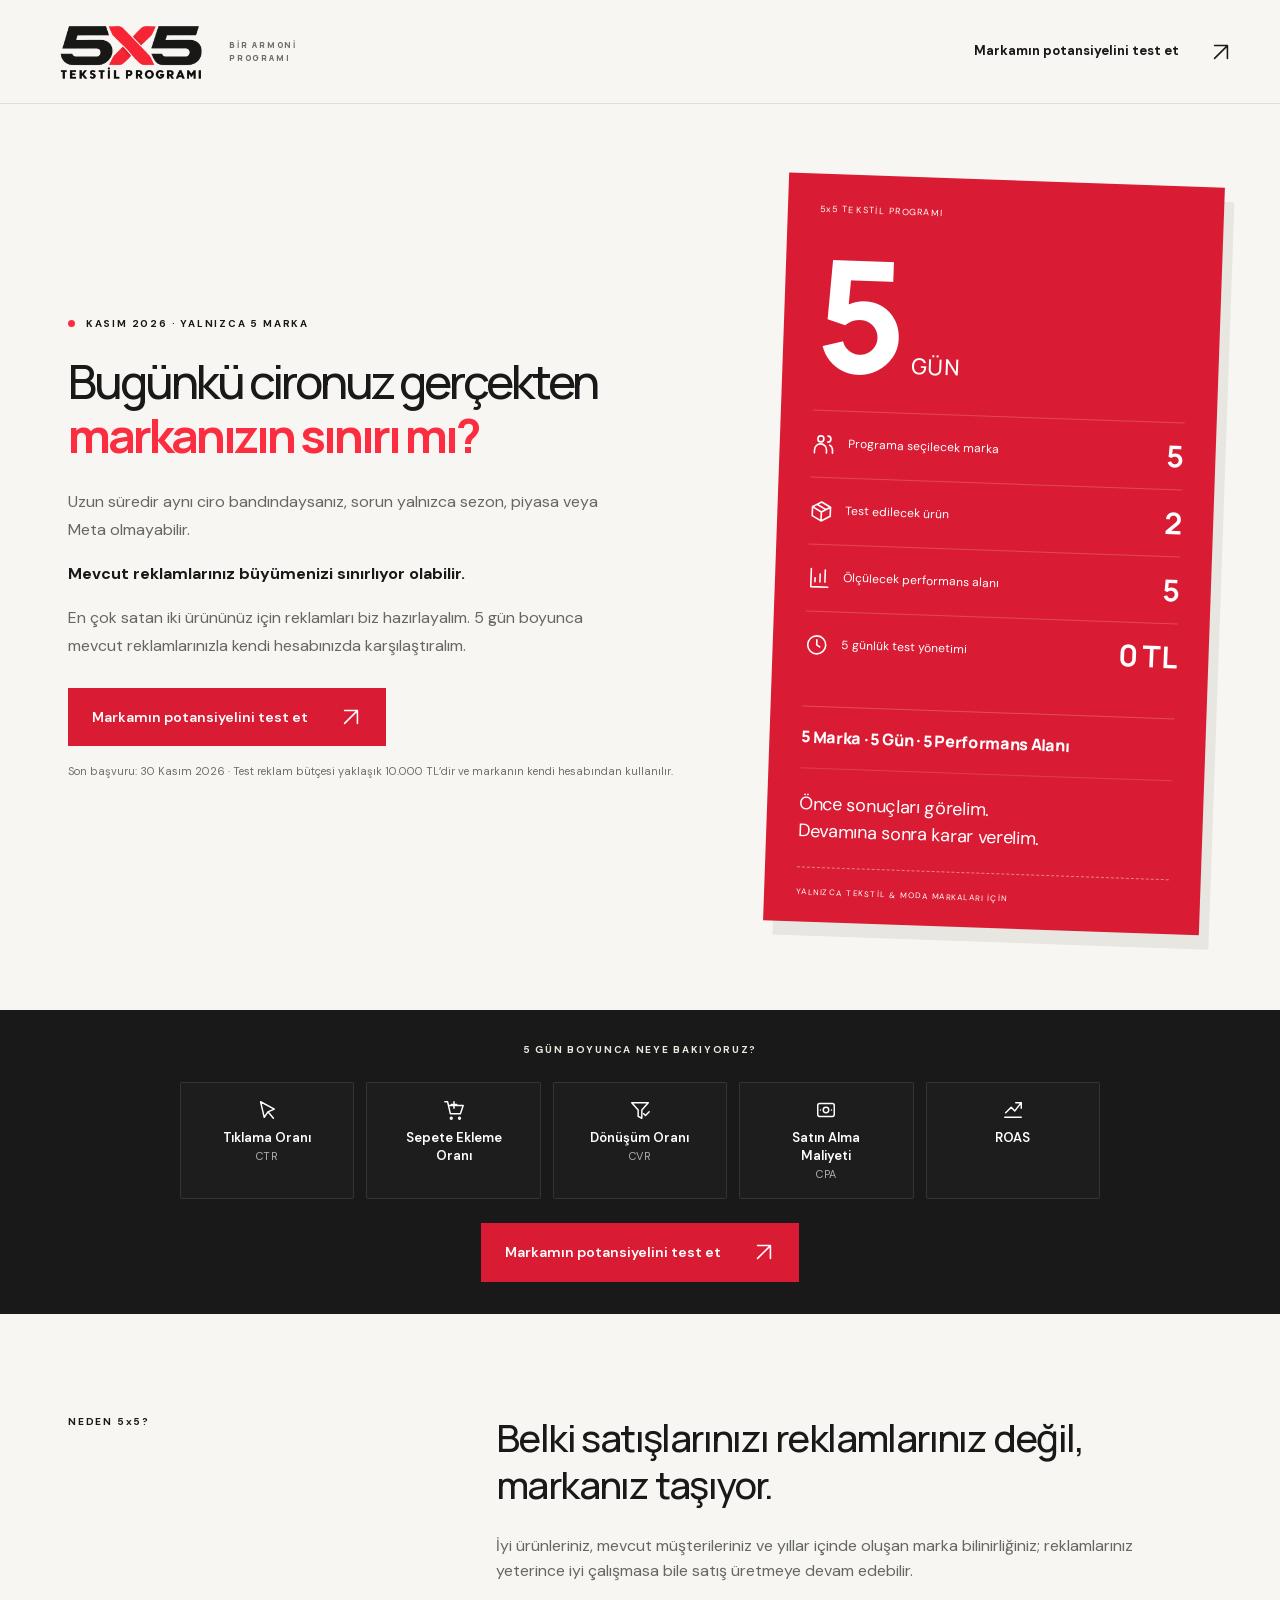
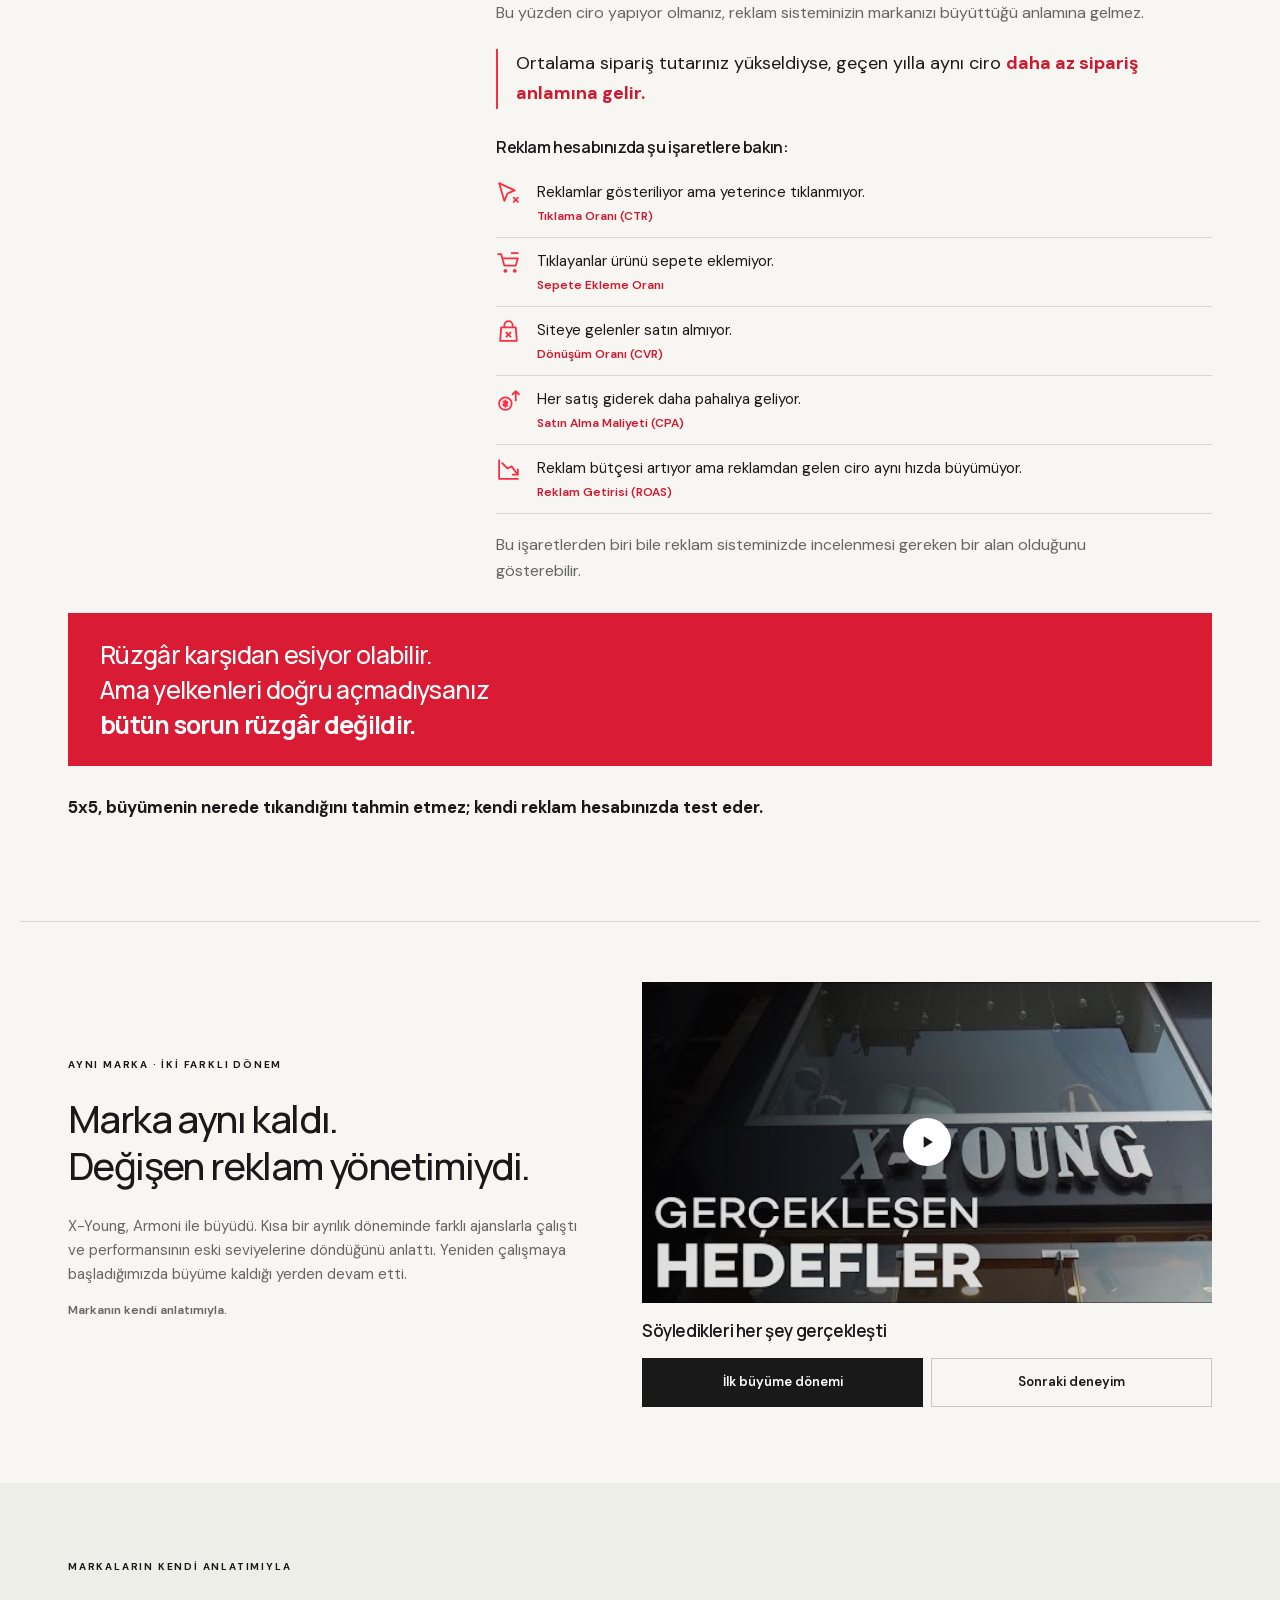
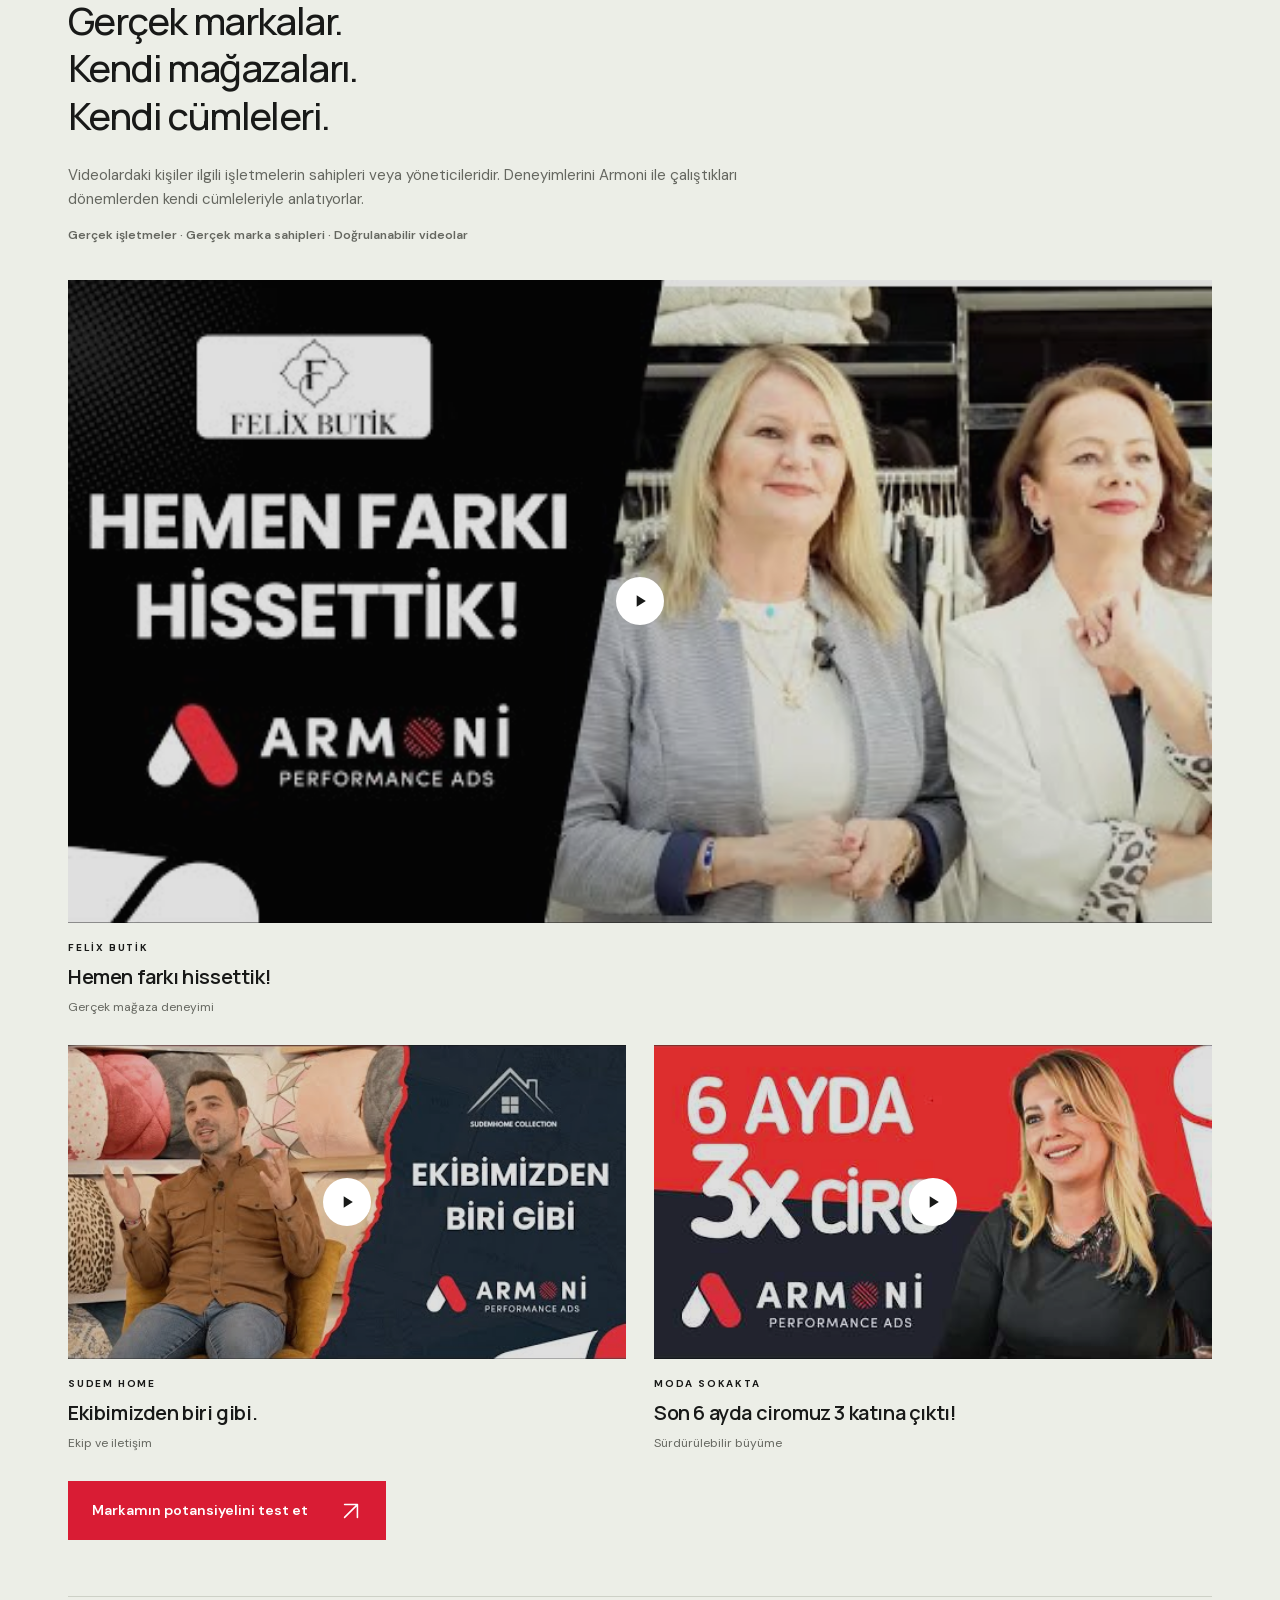
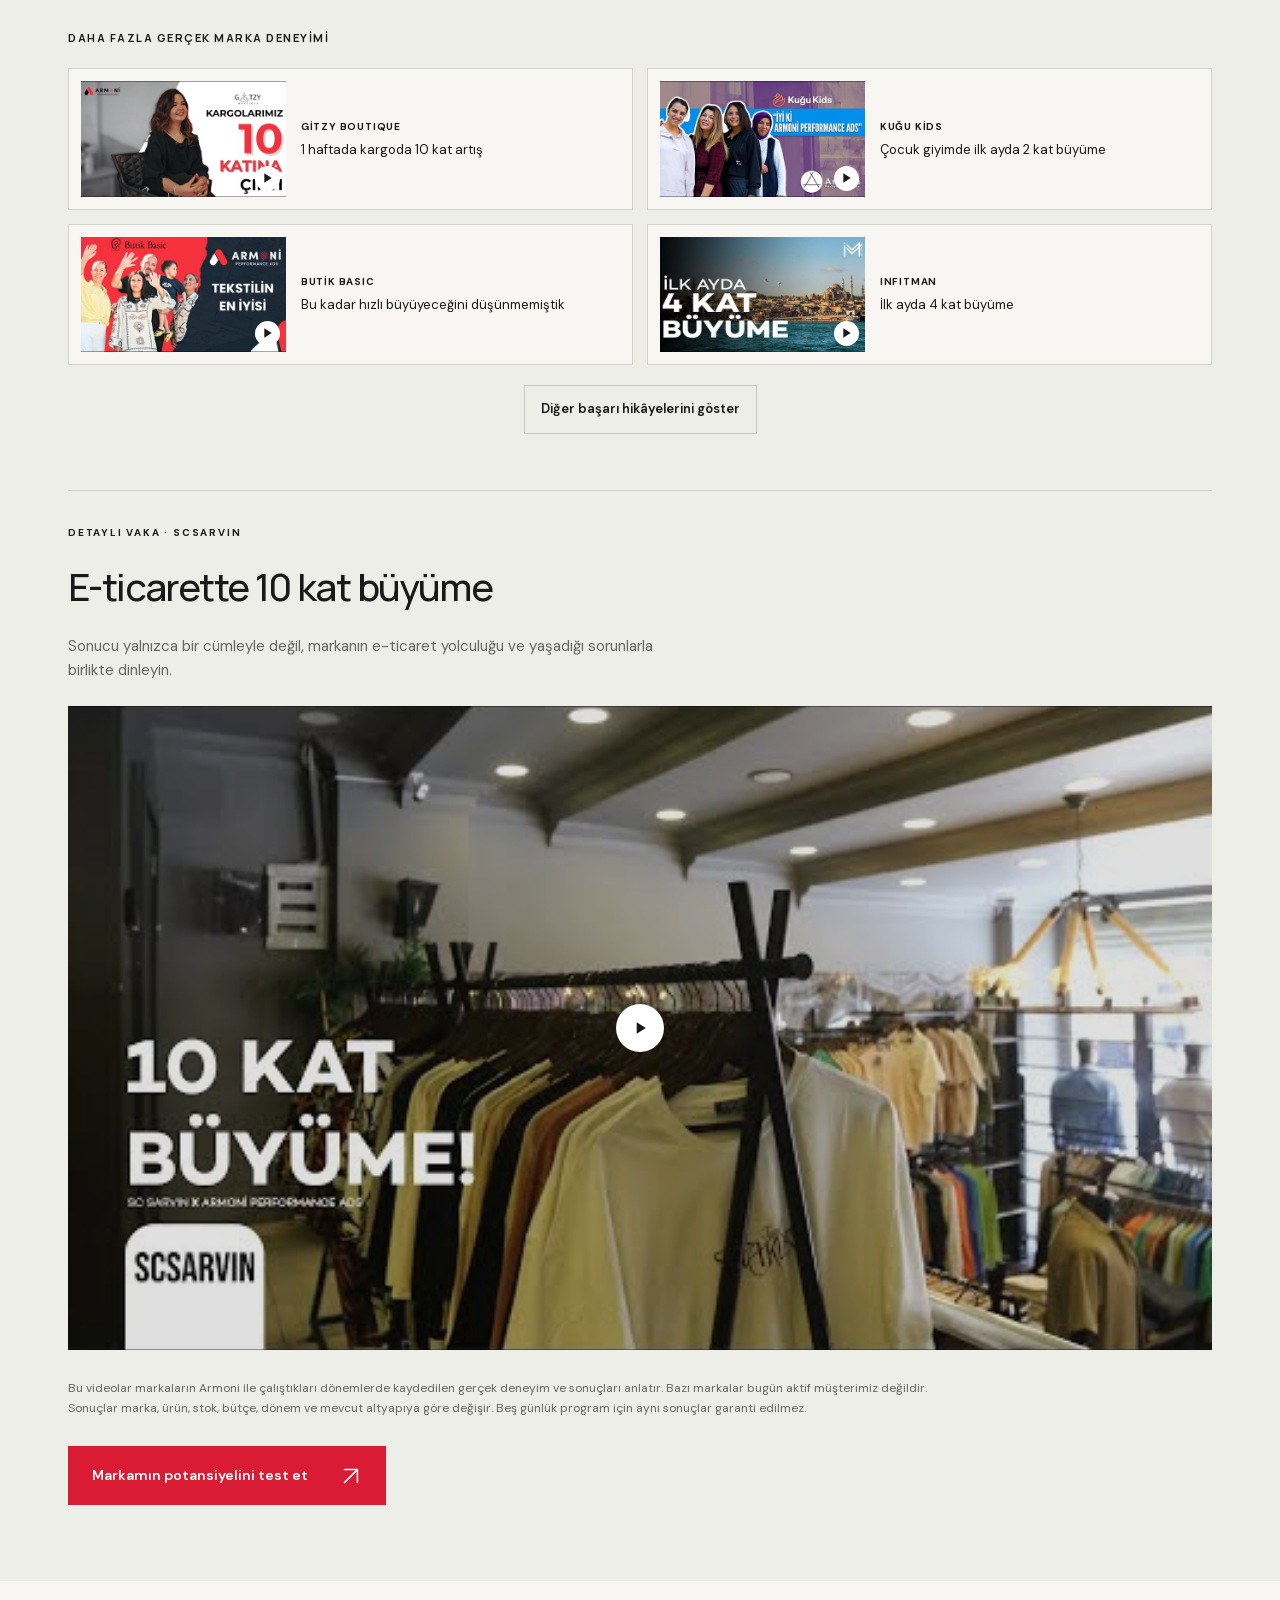
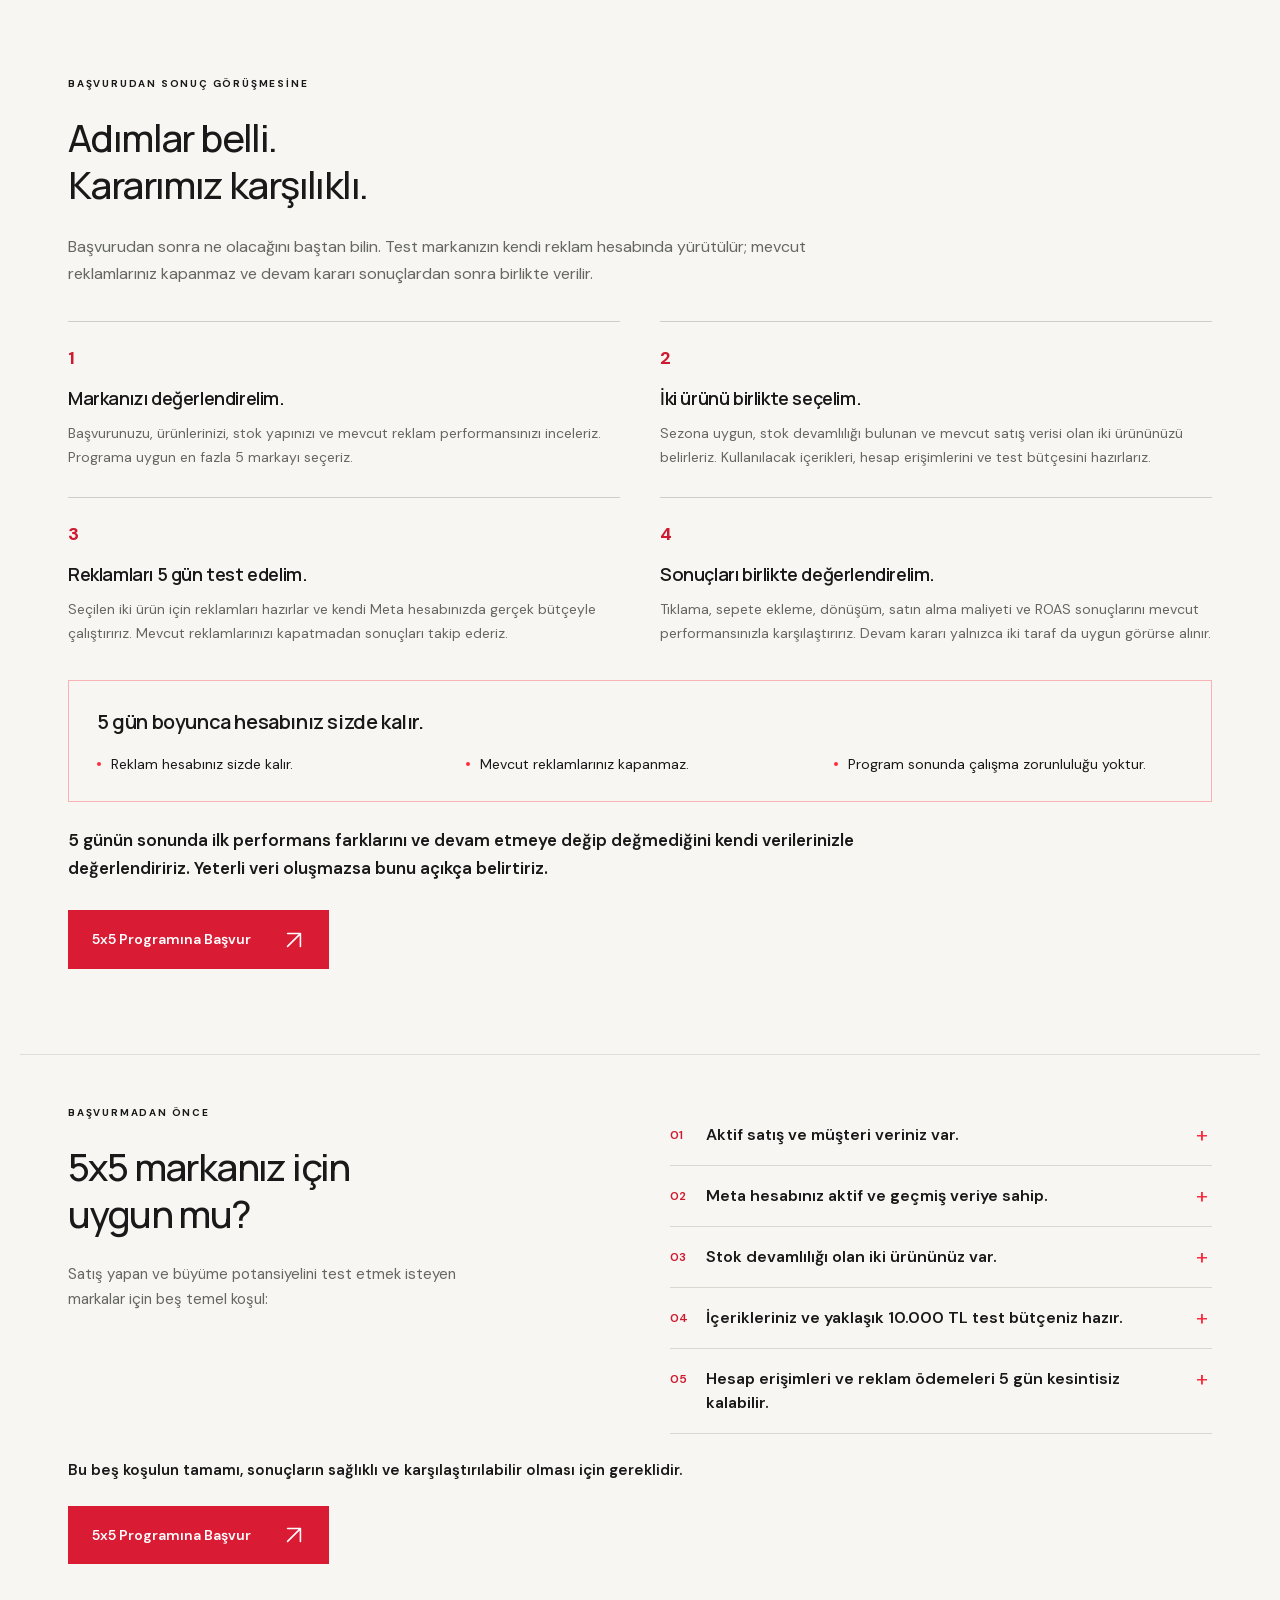
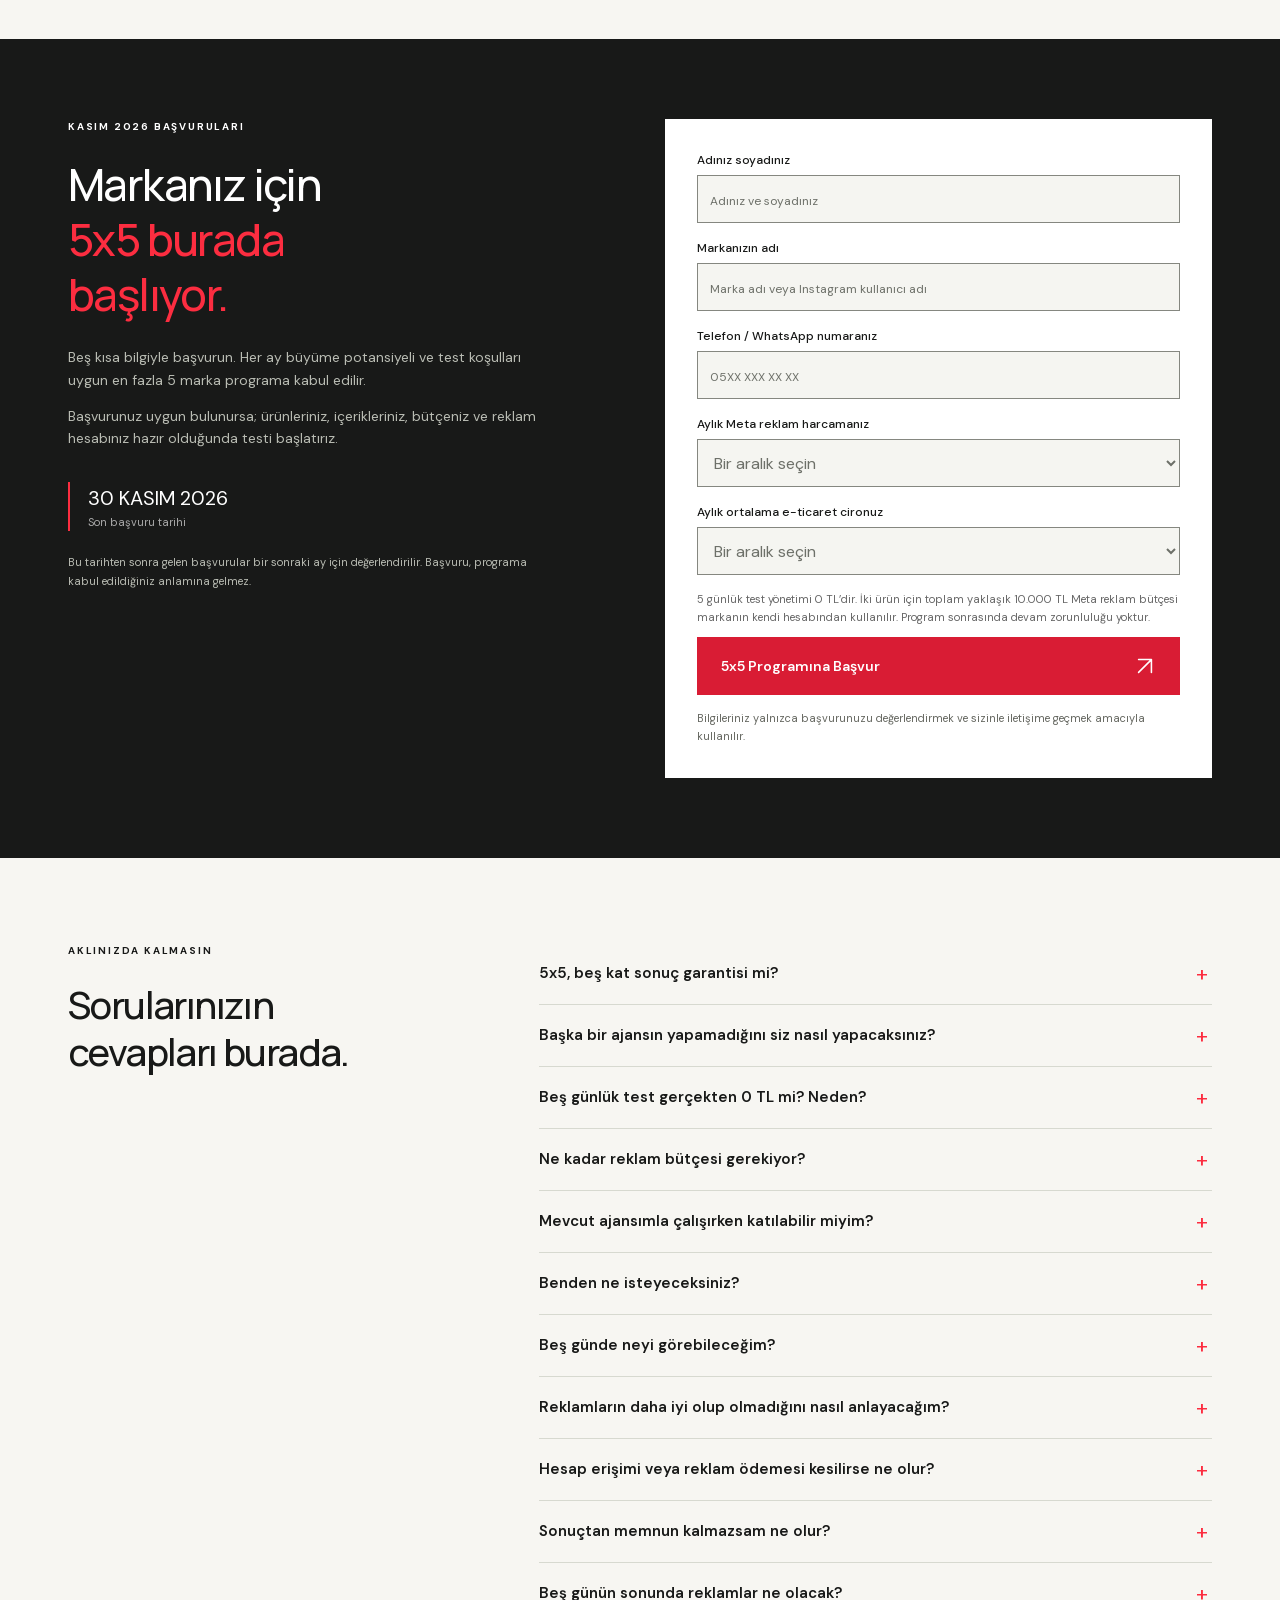
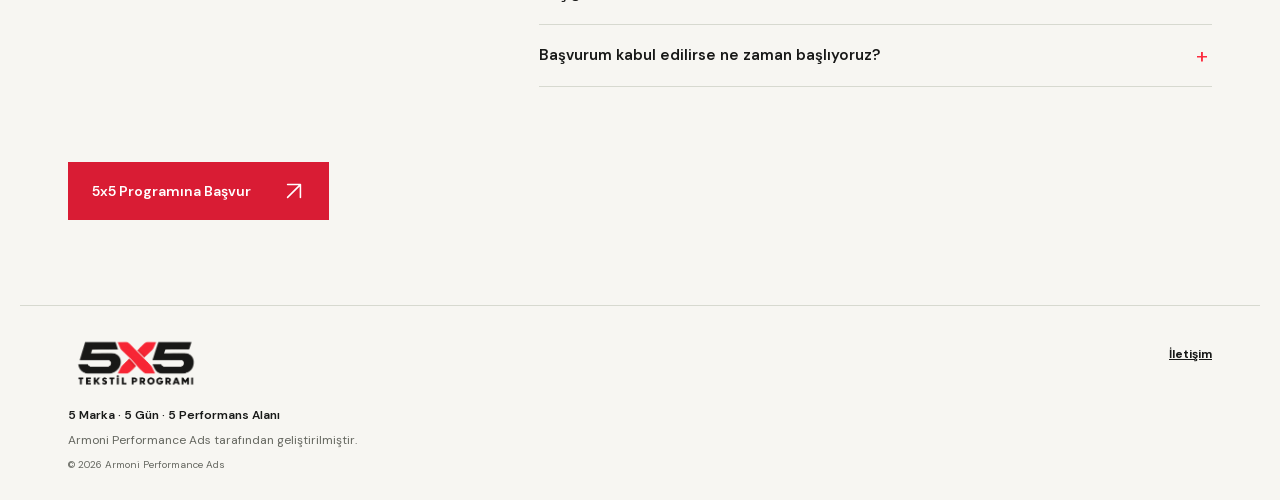
==== commit d6379ccd: "Update index.html" ====
--- a/index.html
+++ b/index.html
@@ -14,7 +14,7 @@
 <main id="main-content" tabindex="-1"><section class="hero wrap"><div><p class="eyebrow"><span class="dot"></span> KASIM 2026 · YALNIZCA 5 MARKA</p><h1>Bugünkü cironuz gerçekten<br><em><strong>markanızın sınırı mı?</strong></em></h1><div class="hero-copy"><p>Uzun süredir aynı ciro bandındaysanız, sorun yalnızca sezon, piyasa veya Meta olmayabilir.</p><p><strong>Mevcut reklamlarınız büyümenizi sınırlıyor olabilir.</strong></p><p>En çok satan iki ürününüz için reklamları biz hazırlayalım. 5 gün boyunca mevcut reklamlarınızla kendi hesabınızda karşılaştıralım.</p></div><a class="button" href="#basvuru">Markamın potansiyelini test et <svg class="cta-arrow" xmlns="http://www.w3.org/2000/svg" width="22" height="22" viewBox="0 0 24 24" fill="none" stroke="currentColor" stroke-width="1.7" stroke-linecap="round" stroke-linejoin="round" aria-hidden="true" focusable="false"><path d="M5 19 19 5M5 5h14v14"/></svg></a><p class="fine">Son başvuru: 30 Kasım 2026 · Test reklam bütçesi yaklaşık 10.000 TL’dir ve markanın kendi hesabından kullanılır.</p></div><aside class="program"><div class="program-top">5x5 TEKSTİL PROGRAMI</div><div class="big-five">5<span>GÜN</span></div><div class="ticket-row"><span class="ticket-label"><svg class="metric-icon" xmlns="http://www.w3.org/2000/svg" width="24" height="24" viewBox="0 0 24 24" fill="none" stroke="currentColor" stroke-width="1.6" stroke-linecap="round" stroke-linejoin="round" aria-hidden="true" focusable="false"><circle cx="9" cy="7" r="3"/><path d="M3 21v-3a6 6 0 0 1 12 0v3M16 4a3 3 0 0 1 0 6M21 21v-3a6 6 0 0 0-3-5"/></svg><span>Programa seçilecek marka</span></span><strong>5</strong></div><div class="ticket-row"><span class="ticket-label"><svg class="metric-icon" xmlns="http://www.w3.org/2000/svg" width="24" height="24" viewBox="0 0 24 24" fill="none" stroke="currentColor" stroke-width="1.6" stroke-linecap="round" stroke-linejoin="round" aria-hidden="true" focusable="false"><path d="m12 3 9 5-9 5-9-5 9-5Zm-9 5v9l9 5 9-5V8M12 13v9M7.5 5.5l9 5"/></svg><span>Test edilecek ürün</span></span><strong>2</strong></div><div class="ticket-row"><span class="ticket-label"><svg class="metric-icon" xmlns="http://www.w3.org/2000/svg" width="24" height="24" viewBox="0 0 24 24" fill="none" stroke="currentColor" stroke-width="1.6" stroke-linecap="round" stroke-linejoin="round" aria-hidden="true" focusable="false"><path d="M4 3v18h17M8 16v-4M13 16V8M18 16V4"/></svg><span>Ölçülecek performans alanı</span></span><strong>5</strong></div><div class="ticket-row"><span class="ticket-label"><svg class="metric-icon" xmlns="http://www.w3.org/2000/svg" width="24" height="24" viewBox="0 0 24 24" fill="none" stroke="currentColor" stroke-width="1.6" stroke-linecap="round" stroke-linejoin="round" aria-hidden="true" focusable="false"><circle cx="12" cy="12" r="9"/><path d="M12 7v5l3 2"/></svg><span>5 günlük test yönetimi</span></span><strong>0 TL</strong></div><p class="program-method">5 Marka · 5 Gün · 5 Performans Alanı</p><p class="program-message">Önce sonuçları görelim.<br>Devamına sonra karar verelim.</p><span class="ticket-bottom">YALNIZCA TEKSTİL &amp; MODA MARKALARI İÇİN</span></aside></section>
 <div class="strip performance-strip"><p>5 GÜN BOYUNCA NEYE BAKIYORUZ?</p><ul role="list" aria-label="Ölçülen beş performans alanı"><li><svg class="metric-icon" xmlns="http://www.w3.org/2000/svg" width="24" height="24" viewBox="0 0 24 24" fill="none" stroke="currentColor" stroke-width="1.6" stroke-linecap="round" stroke-linejoin="round" aria-hidden="true" focusable="false"><path d="m5 3 4 17 4-6 7-3L5 3ZM14 15l5 6"/></svg><span class="performance-name">Tıklama Oranı</span><span class="performance-detail">CTR</span></li><li><svg class="metric-icon" xmlns="http://www.w3.org/2000/svg" width="24" height="24" viewBox="0 0 24 24" fill="none" stroke="currentColor" stroke-width="1.6" stroke-linecap="round" stroke-linejoin="round" aria-hidden="true" focusable="false"><path d="M2 3h3l3 13h11l3-9H6M12 3v7M9 6h6"/><circle cx="9" cy="21" r="1"/><circle cx="18" cy="21" r="1"/></svg><span class="performance-name">Sepete Ekleme<br>Oranı</span></li><li><svg class="metric-icon" xmlns="http://www.w3.org/2000/svg" width="24" height="24" viewBox="0 0 24 24" fill="none" stroke="currentColor" stroke-width="1.6" stroke-linecap="round" stroke-linejoin="round" aria-hidden="true" focusable="false"><path d="m3 4 7 8v7l4 2v-9l7-8H3ZM16 16l2 2 4-4"/></svg><span class="performance-name">Dönüşüm Oranı</span><span class="performance-detail">CVR</span></li><li><svg class="metric-icon" xmlns="http://www.w3.org/2000/svg" width="24" height="24" viewBox="0 0 24 24" fill="none" stroke="currentColor" stroke-width="1.6" stroke-linecap="round" stroke-linejoin="round" aria-hidden="true" focusable="false"><rect x="3" y="5" width="18" height="14" rx="2"/><circle cx="12" cy="12" r="3"/><path d="M6 12h.01M18 12h.01"/></svg><span class="performance-name">Satın Alma<br>Maliyeti</span><span class="performance-detail">CPA</span></li><li><svg class="metric-icon" xmlns="http://www.w3.org/2000/svg" width="24" height="24" viewBox="0 0 24 24" fill="none" stroke="currentColor" stroke-width="1.6" stroke-linecap="round" stroke-linejoin="round" aria-hidden="true" focusable="false"><path d="M3 20h18M4 15l6-6 4 4 7-9M15 4h6v6"/></svg><span class="performance-name">ROAS</span></li></ul><a class="button" href="#basvuru">Markamın potansiyelini test et <svg class="cta-arrow" xmlns="http://www.w3.org/2000/svg" width="22" height="22" viewBox="0 0 24 24" fill="none" stroke="currentColor" stroke-width="1.7" stroke-linecap="round" stroke-linejoin="round" aria-hidden="true" focusable="false"><path d="M5 19 19 5M5 5h14v14"/></svg></a></div>
 <section class="wrap intro why-program"><p class="eyebrow">NEDEN 5x5?</p><div class="why-copy"><h2>Belki satışlarınızı reklamlarınız değil, markanız taşıyor.</h2><p>İyi ürünleriniz, mevcut müşterileriniz ve yıllar içinde oluşan marka bilinirliğiniz; reklamlarınız yeterince iyi çalışmasa bile satış üretmeye devam edebilir.</p><p>Bu yüzden ciro yapıyor olmanız, reklam sisteminizin markanızı büyüttüğü anlamına gelmez.</p><p class="revenue-caution">Ortalama sipariş tutarınız yükseldiyse, geçen yılla aynı ciro <strong>daha az sipariş anlamına gelir.</strong></p><h3>Reklam hesabınızda şu işaretlere bakın:</h3><ul role="list" class="why-signs"><li><svg class="why-sign-icon" width="25" height="25" viewBox="0 0 24 24" fill="none" stroke="currentColor" stroke-width="1.7" stroke-linecap="round" stroke-linejoin="round" aria-hidden="true" focusable="false"><path d="m3 2 5 17 3-7 7-3L3 2Z"/><path d="m17 16 4 4m0-4-4 4"/></svg><div class="why-sign-copy"><span>Reklamlar gösteriliyor ama yeterince tıklanmıyor.</span><span class="why-metric">Tıklama Oranı (CTR)</span></div></li><li><svg class="why-sign-icon" width="25" height="25" viewBox="0 0 24 24" fill="none" stroke="currentColor" stroke-width="1.7" stroke-linecap="round" stroke-linejoin="round" aria-hidden="true" focusable="false"><path d="M2 4h3l3 11h11l2-7H6M15 3h6"/><circle cx="9" cy="20" r="1"/><circle cx="18" cy="20" r="1"/></svg><div class="why-sign-copy"><span>Tıklayanlar ürünü sepete eklemiyor.</span><span class="why-metric">Sepete Ekleme Oranı</span></div></li><li><svg class="why-sign-icon" width="25" height="25" viewBox="0 0 24 24" fill="none" stroke="currentColor" stroke-width="1.7" stroke-linecap="round" stroke-linejoin="round" aria-hidden="true" focusable="false"><path d="M5 8h14l1 13H4L5 8ZM8 8V6a4 4 0 0 1 8 0v2M10 13l4 4m0-4-4 4"/></svg><div class="why-sign-copy"><span>Siteye gelenler satın almıyor.</span><span class="why-metric">Dönüşüm Oranı (CVR)</span></div></li><li><svg class="why-sign-icon" width="25" height="25" viewBox="0 0 24 24" fill="none" stroke="currentColor" stroke-width="1.7" stroke-linecap="round" stroke-linejoin="round" aria-hidden="true" focusable="false"><circle cx="9" cy="15" r="6"/><path d="M9 12v6m-2-5h3a1 1 0 0 1 0 2H8a1 1 0 0 0 0 2h3M19 12V3m-3 3 3-3 3 3"/></svg><div class="why-sign-copy"><span>Her satış giderek daha pahalıya geliyor.</span><span class="why-metric">Satın Alma Maliyeti (CPA)</span></div></li><li><svg class="why-sign-icon" width="25" height="25" viewBox="0 0 24 24" fill="none" stroke="currentColor" stroke-width="1.7" stroke-linecap="round" stroke-linejoin="round" aria-hidden="true" focusable="false"><path d="M3 3v18h18M6 6l5 5 4-2 6 8M16 17h5v-5"/></svg><div class="why-sign-copy"><span>Reklam bütçesi artıyor ama reklamdan gelen ciro aynı hızda büyümüyor.</span><span class="why-metric">Reklam Getirisi (ROAS)</span></div></li></ul><p class="why-note">Bu işaretlerden biri bile reklam sisteminizde incelenmesi gereken bir alan olduğunu gösterebilir.</p></div><blockquote class="why-metaphor"><span>Rüzgâr karşıdan esiyor olabilir.</span> <span>Ama yelkenleri doğru açmadıysanız</span> <strong>bütün sorun rüzgâr değildir.</strong></blockquote><p class="why-closing">5x5, büyümenin nerede tıkandığını tahmin etmez; kendi reklam hesabınızda test eder.</p></section>
-<section class="xyoung-case wrap" aria-labelledby="xyoung-heading"><div class="case-copy"><p class="eyebrow">AYNI MARKA · İKİ FARKLI DÖNEM</p><h2 id="xyoung-heading">Marka aynı kaldı.<br>Değişen reklam yönetimiydi.</h2><p>X-Young, Armoni ile büyüdü. Kısa bir ayrılık döneminde farklı ajanslarla çalıştı ve performansının eski seviyelerine döndüğünü anlattı. Yeniden çalışmaya başladığımızda büyüme kaldığı yerden devam etti.</p><p class="case-trust">Markanın kendi anlatımıyla.</p></div><div class="case-player"><div id="xyoung-panel" role="tabpanel" aria-labelledby="xyoung-tab-1"><button type="button" class="video" data-video="e--o4n1qIz4" data-title="X-YOUNG — Söyledikleri her şey gerçekleşti" aria-label="X-YOUNG — Söyledikleri her şey gerçekleşti videosunu oynat" id="xyoung-video"><img src="assets/video-thumbnails/e--o4n1qIz4.jpg" alt="X-YOUNG video kapağı" loading="lazy" width="480" height="270"><span class="play"><svg viewBox="0 0 24 24" width="20" height="20" fill="currentColor" aria-hidden="true"><path d="m8 5 11 7-11 7z"/></svg></span></button><h3 id="xyoung-title">Söyledikleri her şey gerçekleşti</h3></div><div class="case-tabs" role="tablist" aria-label="X-Young deneyim dönemleri"><button type="button" id="xyoung-tab-1" role="tab" aria-selected="true" aria-controls="xyoung-panel" data-case-video="e--o4n1qIz4" data-case-title="Söyledikleri her şey gerçekleşti">İlk büyüme dönemi</button><button type="button" id="xyoung-tab-2" role="tab" tabindex="-1" aria-selected="false" aria-controls="xyoung-panel" data-case-video="jlmc90x13nE" data-case-title="İlk ayda ciromuzu 2 katına çıkardılar!">Sonraki deneyim</button></div></div></section><section class="stories reference-stories" id="referanslar"><div class="wrap"><div class="reference-intro"><p class="eyebrow">MARKALARIN KENDİ ANLATIMIYLA</p><h2>Gerçek markalar.<br>Kendi mağazaları.<br>Kendi cümleleri.</h2><p>Videolardaki kişiler ilgili işletmelerin sahipleri veya yöneticileridir. Deneyimlerini Armoni ile çalıştıkları dönemlerden kendi cümleleriyle anlatıyorlar.</p><p class="ref-trust">Gerçek işletmeler · Gerçek marka sahipleri · Doğrulanabilir videolar</p></div><div class="featured-refs"><article><button type="button" class="video" data-video="v6_KRv1gMnw" data-title="FELİX BUTİK — Hemen farkı hissettik!" aria-label="FELİX BUTİK — Hemen farkı hissettik! videosunu oynat" ><img src="assets/video-thumbnails/v6_KRv1gMnw.jpg" alt="FELİX BUTİK video kapağı" loading="lazy" width="480" height="270"><span class="play"><svg viewBox="0 0 24 24" width="20" height="20" fill="currentColor" aria-hidden="true"><path d="m8 5 11 7-11 7z"/></svg></span></button><p class="eyebrow">FELİX BUTİK</p><h3>Hemen farkı hissettik!</h3><p class="ref-context">Gerçek mağaza deneyimi</p></article><article><button type="button" class="video" data-video="5_s_2M552jU" data-title="SUDEM HOME — Ekibimizden biri gibi." aria-label="SUDEM HOME — Ekibimizden biri gibi. videosunu oynat" ><img src="assets/video-thumbnails/5_s_2M552jU.jpg" alt="SUDEM HOME video kapağı" loading="lazy" width="480" height="270"><span class="play"><svg viewBox="0 0 24 24" width="20" height="20" fill="currentColor" aria-hidden="true"><path d="m8 5 11 7-11 7z"/></svg></span></button><p class="eyebrow">SUDEM HOME</p><h3>Ekibimizden biri gibi.</h3><p class="ref-context">Ekip ve iletişim</p></article><article><button type="button" class="video" data-video="uiZ_ZcoqNw0" data-title="MODA SOKAKTA — Son 6 ayda ciromuz 3 katına çıktı!" aria-label="MODA SOKAKTA — Son 6 ayda ciromuz 3 katına çıktı! videosunu oynat" ><img src="assets/video-thumbnails/uiZ_ZcoqNw0.jpg" alt="MODA SOKAKTA video kapağı" loading="lazy" width="480" height="270"><span class="play"><svg viewBox="0 0 24 24" width="20" height="20" fill="currentColor" aria-hidden="true"><path d="m8 5 11 7-11 7z"/></svg></span></button><p class="eyebrow">MODA SOKAKTA</p><h3>Son 6 ayda ciromuz 3 katına çıktı!</h3><p class="ref-context">Sürdürülebilir büyüme</p></article></div><div class="refs-cta"><a class="button" href="#basvuru">Markamın potansiyelini test et <svg class="cta-arrow" xmlns="http://www.w3.org/2000/svg" width="22" height="22" viewBox="0 0 24 24" fill="none" stroke="currentColor" stroke-width="1.7" stroke-linecap="round" stroke-linejoin="round" aria-hidden="true" focusable="false"><path d="M5 19 19 5M5 5h14v14"/></svg></a></div><div class="reference-library"><h3 class="eyebrow">DAHA FAZLA GERÇEK MARKA DENEYİMİ</h3><div class="compact-grid"><button type="button" class="compact-ref" data-video="Da2yG4L6Cvw" data-title="GİTZY BOUTIQUE — 1 haftada kargoda 10 kat artış" aria-label="GİTZY BOUTIQUE — 1 haftada kargoda 10 kat artış videosunu oynat"><span class="compact-thumb"><img src="assets/video-thumbnails/Da2yG4L6Cvw.jpg" alt="" loading="lazy" width="480" height="270"><span class="compact-play"><svg viewBox="0 0 24 24" width="20" height="20" fill="currentColor" aria-hidden="true"><path d="m8 5 11 7-11 7z"/></svg></span></span><span class="compact-copy"><strong>GİTZY BOUTIQUE</strong><span>1 haftada kargoda 10 kat artış</span></span></button><button type="button" class="compact-ref" data-video="Bq5XdWG4wxs" data-title="KUĞU KİDS — Çocuk giyimde ilk ayda 2 kat büyüme" aria-label="KUĞU KİDS — Çocuk giyimde ilk ayda 2 kat büyüme videosunu oynat"><span class="compact-thumb"><img src="assets/video-thumbnails/Bq5XdWG4wxs.jpg" alt="" loading="lazy" width="480" height="270"><span class="compact-play"><svg viewBox="0 0 24 24" width="20" height="20" fill="currentColor" aria-hidden="true"><path d="m8 5 11 7-11 7z"/></svg></span></span><span class="compact-copy"><strong>KUĞU KİDS</strong><span>Çocuk giyimde ilk ayda 2 kat büyüme</span></span></button><button type="button" class="compact-ref" data-video="ktrP_CDAVSI" data-title="BUTİK BASIC — Bu kadar hızlı büyüyeceğini düşünmemiştik" aria-label="BUTİK BASIC — Bu kadar hızlı büyüyeceğini düşünmemiştik videosunu oynat"><span class="compact-thumb"><img src="assets/video-thumbnails/ktrP_CDAVSI.jpg" alt="" loading="lazy" width="480" height="270"><span class="compact-play"><svg viewBox="0 0 24 24" width="20" height="20" fill="currentColor" aria-hidden="true"><path d="m8 5 11 7-11 7z"/></svg></span></span><span class="compact-copy"><strong>BUTİK BASIC</strong><span>Bu kadar hızlı büyüyeceğini düşünmemiştik</span></span></button><button type="button" class="compact-ref" data-video="dRsuxk3LyNk" data-title="INFITMAN — İlk ayda 4 kat büyüme" aria-label="INFITMAN — İlk ayda 4 kat büyüme videosunu oynat"><span class="compact-thumb"><img src="assets/video-thumbnails/dRsuxk3LyNk.jpg" alt="" loading="lazy" width="480" height="270"><span class="compact-play"><svg viewBox="0 0 24 24" width="20" height="20" fill="currentColor" aria-hidden="true"><path d="m8 5 11 7-11 7z"/></svg></span></span><span class="compact-copy"><strong>INFITMAN</strong><span>İlk ayda 4 kat büyüme</span></span></button></div><div class="compact-grid more-stories" id="more-stories" hidden><button type="button" class="compact-ref" data-video="5TZXzGvAipg" data-title="NİHAL ÇAĞLAYAN — Armoni Performance iyi ki var" aria-label="NİHAL ÇAĞLAYAN — Armoni Performance iyi ki var videosunu oynat"><span class="compact-thumb"><img src="assets/video-thumbnails/5TZXzGvAipg.jpg" alt="" loading="lazy" width="480" height="270"><span class="compact-play"><svg viewBox="0 0 24 24" width="20" height="20" fill="currentColor" aria-hidden="true"><path d="m8 5 11 7-11 7z"/></svg></span></span><span class="compact-copy"><strong>NİHAL ÇAĞLAYAN</strong><span>Armoni Performance iyi ki var</span></span></button><button type="button" class="compact-ref" data-video="ZZXti1OBl9Y" data-title="BEYLERCE — 2 ayda 7 haneli ciroya" aria-label="BEYLERCE — 2 ayda 7 haneli ciroya videosunu oynat"><span class="compact-thumb"><img src="assets/video-thumbnails/ZZXti1OBl9Y.jpg" alt="" loading="lazy" width="480" height="270"><span class="compact-play"><svg viewBox="0 0 24 24" width="20" height="20" fill="currentColor" aria-hidden="true"><path d="m8 5 11 7-11 7z"/></svg></span></span><span class="compact-copy"><strong>BEYLERCE</strong><span>2 ayda 7 haneli ciroya</span></span></button><button type="button" class="compact-ref" data-video="ePYmnQMpDyY" data-title="CLUBBER BUTİK — E-ticarette iki ay içinde %600 büyüme" aria-label="CLUBBER BUTİK — E-ticarette iki ay içinde %600 büyüme videosunu oynat"><span class="compact-thumb"><img src="assets/video-thumbnails/ePYmnQMpDyY.jpg" alt="" loading="lazy" width="480" height="270"><span class="compact-play"><svg viewBox="0 0 24 24" width="20" height="20" fill="currentColor" aria-hidden="true"><path d="m8 5 11 7-11 7z"/></svg></span></span><span class="compact-copy"><strong>CLUBBER BUTİK</strong><span>E-ticarette iki ay içinde %600 büyüme</span></span></button></div><button class="stories-toggle" type="button" aria-expanded="false" aria-controls="more-stories">Diğer başarı hikâyelerini göster</button></div><div class="detailed-case"><p class="eyebrow">DETAYLI VAKA · SCSARVIN</p><h2>E-ticarette 10 kat büyüme</h2><p>Sonucu yalnızca bir cümleyle değil, markanın e-ticaret yolculuğu ve yaşadığı sorunlarla birlikte dinleyin.</p><button type="button" class="video" data-video="wN8hwjBbTFw" data-title="SCSARVİN — E-ticarette 10 kat büyüme" aria-label="SCSARVİN — E-ticarette 10 kat büyüme videosunu oynat" ><img src="assets/video-thumbnails/wN8hwjBbTFw.jpg" alt="SCSARVİN video kapağı" loading="lazy" width="480" height="270"><span class="play"><svg viewBox="0 0 24 24" width="20" height="20" fill="currentColor" aria-hidden="true"><path d="m8 5 11 7-11 7z"/></svg></span></button></div><p class="reference-disclosure">Bu videolar markaların Armoni ile çalıştıkları dönemlerde kaydedilen gerçek deneyim ve sonuçları anlatır. Bazı markalar bugün aktif müşterimiz değildir. Sonuçlar marka, ürün, stok, bütçe, dönem ve mevcut altyapıya göre değişir. Beş günlük program için aynı sonuçlar garanti edilmez.</p><div class="refs-cta"><a class="button" href="#basvuru">Markamın potansiyelini test et <svg class="cta-arrow" xmlns="http://www.w3.org/2000/svg" width="22" height="22" viewBox="0 0 24 24" fill="none" stroke="currentColor" stroke-width="1.7" stroke-linecap="round" stroke-linejoin="round" aria-hidden="true" focusable="false"><path d="M5 19 19 5M5 5h14v14"/></svg></a></div></div></section><section class="wrap process" id="surec"><p class="eyebrow">BAŞVURUDAN SONUÇ GÖRÜŞMESİNE</p><h2>Adımlar belli.<br>Kararımız karşılıklı.</h2><p class="process-intro">Başvurudan sonra ne olacağını baştan bilin. Test markanızın kendi reklam hesabında yürütülür; mevcut reklamlarınız kapanmaz ve devam kararı sonuçlardan sonra birlikte verilir.</p><div class="steps"><article><span>1</span><h3>Markanızı değerlendirelim.</h3><p>Başvurunuzu, ürünlerinizi, stok yapınızı ve mevcut reklam performansınızı inceleriz. Programa uygun en fazla 5 markayı seçeriz.</p></article><article><span>2</span><h3>İki ürünü birlikte seçelim.</h3><p>Sezona uygun, stok devamlılığı bulunan ve mevcut satış verisi olan iki ürününüzü belirleriz. Kullanılacak içerikleri, hesap erişimlerini ve test bütçesini hazırlarız.</p></article><article><span>3</span><h3>Reklamları 5 gün test edelim.</h3><p>Seçilen iki ürün için reklamları hazırlar ve kendi Meta hesabınızda gerçek bütçeyle çalıştırırız. Mevcut reklamlarınızı kapatmadan sonuçları takip ederiz.</p></article><article><span>4</span><h3>Sonuçları birlikte değerlendirelim.</h3><p>Tıklama, sepete ekleme, dönüşüm, satın alma maliyeti ve ROAS sonuçlarını mevcut performansınızla karşılaştırırız. Devam kararı yalnızca iki taraf da uygun görürse alınır.</p></article></div><div class="process-assurance"><h3>5 gün boyunca hesabınız sizde kalır.</h3><ul role="list"><li>Reklam hesabınız sizde kalır.</li><li>Mevcut reklamlarınız kapanmaz.</li><li>Program sonunda çalışma zorunluluğu yoktur.</li></ul></div><p class="process-outcome">5 günün sonunda ilk performans farklarını ve devam etmeye değip değmediğini kendi verilerinizle değerlendiririz. Yeterli veri oluşmazsa bunu açıkça belirtiriz.</p><div class="section-apply"><a class="button process-apply" href="#basvuru">5x5 Programına Başvur <svg class="cta-arrow" xmlns="http://www.w3.org/2000/svg" width="22" height="22" viewBox="0 0 24 24" fill="none" stroke="currentColor" stroke-width="1.7" stroke-linecap="round" stroke-linejoin="round" aria-hidden="true" focusable="false"><path d="M5 19 19 5M5 5h14v14"/></svg></a></div></section><section class="wrap fit eligibility" id="uygunluk"><div><p class="eyebrow">BAŞVURMADAN ÖNCE</p><h2>5x5 markanız için<br>uygun mu?</h2><p class="eligibility-intro">Satış yapan ve büyüme potansiyelini test etmek isteyen markalar için beş temel koşul:</p></div><div class="eligibility-accordion"><div class="eligibility-item"><h3><button type="button" class="eligibility-toggle" id="condition-1" aria-expanded="false" aria-controls="condition-panel-1"><span class="condition-number">01</span><span>Aktif satış ve müşteri veriniz var.</span><span class="condition-icon" aria-hidden="true">+</span></button></h3><div class="condition-panel" id="condition-panel-1" role="region" aria-labelledby="condition-1" hidden><p>Program sıfırdan satışa başlayacak mağazalar için değil; hâlihazırda satış yapan ve karşılaştırılabilir müşteri ve reklam verisi bulunan tekstil veya moda markaları için tasarlanmıştır.</p></div></div><div class="eligibility-item"><h3><button type="button" class="eligibility-toggle" id="condition-2" aria-expanded="false" aria-controls="condition-panel-2"><span class="condition-number">02</span><span>Meta hesabınız aktif ve geçmiş veriye sahip.</span><span class="condition-icon" aria-hidden="true">+</span></button></h3><div class="condition-panel" id="condition-panel-2" role="region" aria-labelledby="condition-2" hidden><p>Hazırladığımız reklamları mevcut sonuçlarla karşılaştırabilmemiz için çalışan bir Meta reklam hesabına ve yeterli geçmiş veriye ihtiyaç vardır.</p></div></div><div class="eligibility-item"><h3><button type="button" class="eligibility-toggle" id="condition-3" aria-expanded="false" aria-controls="condition-panel-3"><span class="condition-number">03</span><span>Stok devamlılığı olan iki ürününüz var.</span><span class="condition-icon" aria-hidden="true">+</span></button></h3><div class="condition-panel" id="condition-panel-3" role="region" aria-labelledby="condition-3" hidden><p>Seçilen ürünlerin test boyunca satışta kalması; stok, fiyat ve teklif koşullarının korunması gerekir.</p></div></div><div class="eligibility-item"><h3><button type="button" class="eligibility-toggle" id="condition-4" aria-expanded="false" aria-controls="condition-panel-4"><span class="condition-number">04</span><span>İçerikleriniz ve yaklaşık 10.000 TL test bütçeniz hazır.</span><span class="condition-icon" aria-hidden="true">+</span></button></h3><div class="condition-panel" id="condition-panel-4" role="region" aria-labelledby="condition-4" hidden><p>İki ürün için kullanılabilecek Reels veya dikey video içeriklerine ihtiyaç vardır. Yaklaşık 10.000 TL reklam bütçesi markanın kendi Meta hesabından doğrudan harcanır.</p></div></div><div class="eligibility-item"><h3><button type="button" class="eligibility-toggle" id="condition-5" aria-expanded="false" aria-controls="condition-panel-5"><span class="condition-number">05</span><span>Hesap erişimleri ve reklam ödemeleri 5 gün kesintisiz kalabilir.</span><span class="condition-icon" aria-hidden="true">+</span></button></h3><div class="condition-panel" id="condition-panel-5" role="region" aria-labelledby="condition-5" hidden><p>Gerekli hesap erişimleri ve reklam ödeme yöntemi test boyunca aktif tutulmalıdır. Test kampanyalarının yönetimi ve optimizasyonu Armoni tarafından yürütülür. Armoni gerekli değişiklikleri ayrıca onay beklemeden yapabilir; marka veya mevcut ajansı test reklamlarını durduramaz, değiştiremez ya da erişimleri kısıtlayamaz.</p></div></div></div><p class="eligibility-note">Bu beş koşulun tamamı, sonuçların sağlıklı ve karşılaştırılabilir olması için gereklidir.</p><div class="section-apply"><a class="button eligibility-apply" href="#basvuru">5x5 Programına Başvur <svg class="cta-arrow" xmlns="http://www.w3.org/2000/svg" width="22" height="22" viewBox="0 0 24 24" fill="none" stroke="currentColor" stroke-width="1.7" stroke-linecap="round" stroke-linejoin="round" aria-hidden="true" focusable="false"><path d="M5 19 19 5M5 5h14v14"/></svg></a></div></section><section class="apply" id="basvuru"><div class="wrap apply-grid"><div><p class="eyebrow">KASIM 2026 BAŞVURULARI</p><h2>Markanız için<br><em>5x5 burada<br>başlıyor.</em></h2><p>Beş kısa bilgiyle başvurun. Her ay büyüme potansiyeli ve test koşulları uygun en fazla 5 marka programa kabul edilir.</p><p>Başvurunuz uygun bulunursa; ürünleriniz, içerikleriniz, bütçeniz ve reklam hesabınız hazır olduğunda testi başlatırız.</p><div class="deadline">31 KASIM 2026<span>Son başvuru tarihi</span></div><p class="fine">Bu tarihten sonra gelen başvurular bir sonraki ay için değerlendirilir. Başvuru, programa kabul edildiğiniz anlamına gelmez.</p></div><form id="application" action="https://formsubmit.co/onur@armoni.agency" method="POST"><input type="hidden" name="_subject" value="5x5 Tekstil Programı — Kasım 2026 başvurusu"><input type="hidden" name="_template" value="table"><input type="hidden" name="_next" value="https://5x5tekstilprogrami.com/tesekkurler.html"><div class="form-trap" aria-hidden="true"><label for="apply-website-confirm">Bu alanı boş bırakın</label><input id="apply-website-confirm" type="text" name="_honey" tabindex="-1" autocomplete="off"></div><div class="application-field"><label for="apply-name">Adınız soyadınız</label><input id="apply-name" name="name" type="text" autocomplete="name" placeholder="Adınız ve soyadınız" maxlength="100" required aria-describedby="error-name"><span class="field-error" id="error-name"></span></div><div class="application-field"><label for="apply-brand">Markanızın adı</label><input id="apply-brand" name="brand" type="text" autocomplete="organization" placeholder="Marka adı veya Instagram kullanıcı adı" maxlength="200" autocapitalize="none" spellcheck="false" required aria-describedby="error-brand"><span class="field-error" id="error-brand"></span></div><div class="application-field"><label for="apply-phone">Telefon / WhatsApp numaranız</label><input id="apply-phone" name="phone" type="tel" autocomplete="tel" placeholder="05XX XXX XX XX" inputmode="tel" maxlength="25" required aria-describedby="error-phone"><span class="field-error" id="error-phone"></span></div><div class="application-field"><label for="apply-spend">Aylık Meta reklam harcamanız</label><select id="apply-spend" name="spend" required aria-describedby="error-spend"><option value="" disabled selected>Bir aralık seçin</option><option value="50.000 TL’den az">50.000 TL’den az</option><option value="50.000–100.000 TL">50.000–100.000 TL</option><option value="100.000–250.000 TL">100.000–250.000 TL</option><option value="250.000–500.000 TL">250.000–500.000 TL</option><option value="500.000–1 milyon TL">500.000–1 milyon TL</option><option value="1 milyon TL ve üzeri">1 milyon TL ve üzeri</option></select><span class="field-error" id="error-spend"></span></div><div class="application-field"><label for="apply-revenue">Aylık ortalama e-ticaret cironuz</label><select id="apply-revenue" name="revenue" required aria-describedby="error-revenue"><option value="" disabled selected>Bir aralık seçin</option><option value="500.000 TL’den az">500.000 TL’den az</option><option value="500.000–1 milyon TL">500.000–1 milyon TL</option><option value="1–3 milyon TL">1–3 milyon TL</option><option value="3–5 milyon TL">3–5 milyon TL</option><option value="5 milyon TL üzeri">5 milyon TL üzeri</option></select><span class="field-error" id="error-revenue"></span></div><p class="form-note">5 günlük test yönetimi 0 TL’dir. İki ürün için toplam yaklaşık 10.000 TL Meta reklam bütçesi markanın kendi hesabından kullanılır. Program sonrasında devam zorunluluğu yoktur.</p><button class="button" type="submit"><span class="submit-label">5x5 Programına Başvur</span> <svg class="cta-arrow" xmlns="http://www.w3.org/2000/svg" width="22" height="22" viewBox="0 0 24 24" fill="none" stroke="currentColor" stroke-width="1.7" stroke-linecap="round" stroke-linejoin="round" aria-hidden="true" focusable="false"><path d="M5 19 19 5M5 5h14v14"/></svg></button><p class="form-privacy">Bilgileriniz yalnızca başvurunuzu değerlendirmek ve sizinle iletişime geçmek amacıyla kullanılır.</p><p id="form-status" role="status" aria-live="polite"></p></form></div></section>
+<section class="xyoung-case wrap" aria-labelledby="xyoung-heading"><div class="case-copy"><p class="eyebrow">AYNI MARKA · İKİ FARKLI DÖNEM</p><h2 id="xyoung-heading">Marka aynı kaldı.<br>Değişen reklam yönetimiydi.</h2><p>X-Young, Armoni ile büyüdü. Kısa bir ayrılık döneminde farklı ajanslarla çalıştı ve performansının eski seviyelerine döndüğünü anlattı. Yeniden çalışmaya başladığımızda büyüme kaldığı yerden devam etti.</p><p class="case-trust">Markanın kendi anlatımıyla.</p></div><div class="case-player"><div id="xyoung-panel" role="tabpanel" aria-labelledby="xyoung-tab-1"><button type="button" class="video" data-video="e--o4n1qIz4" data-title="X-YOUNG — Söyledikleri her şey gerçekleşti" aria-label="X-YOUNG — Söyledikleri her şey gerçekleşti videosunu oynat" id="xyoung-video"><img src="assets/video-thumbnails/e--o4n1qIz4.jpg" alt="X-YOUNG video kapağı" loading="lazy" width="480" height="270"><span class="play"><svg viewBox="0 0 24 24" width="20" height="20" fill="currentColor" aria-hidden="true"><path d="m8 5 11 7-11 7z"/></svg></span></button><h3 id="xyoung-title">Söyledikleri her şey gerçekleşti</h3></div><div class="case-tabs" role="tablist" aria-label="X-Young deneyim dönemleri"><button type="button" id="xyoung-tab-1" role="tab" aria-selected="true" aria-controls="xyoung-panel" data-case-video="e--o4n1qIz4" data-case-title="Söyledikleri her şey gerçekleşti">İlk büyüme dönemi</button><button type="button" id="xyoung-tab-2" role="tab" tabindex="-1" aria-selected="false" aria-controls="xyoung-panel" data-case-video="jlmc90x13nE" data-case-title="İlk ayda ciromuzu 2 katına çıkardılar!">Sonraki deneyim</button></div></div></section><section class="stories reference-stories" id="referanslar"><div class="wrap"><div class="reference-intro"><p class="eyebrow">MARKALARIN KENDİ ANLATIMIYLA</p><h2>Gerçek markalar.<br>Kendi mağazaları.<br>Kendi cümleleri.</h2><p>Videolardaki kişiler ilgili işletmelerin sahipleri veya yöneticileridir. Deneyimlerini Armoni ile çalıştıkları dönemlerden kendi cümleleriyle anlatıyorlar.</p><p class="ref-trust">Gerçek işletmeler · Gerçek marka sahipleri · Doğrulanabilir videolar</p></div><div class="featured-refs"><article><button type="button" class="video" data-video="v6_KRv1gMnw" data-title="FELİX BUTİK — Hemen farkı hissettik!" aria-label="FELİX BUTİK — Hemen farkı hissettik! videosunu oynat" ><img src="assets/video-thumbnails/v6_KRv1gMnw.jpg" alt="FELİX BUTİK video kapağı" loading="lazy" width="480" height="270"><span class="play"><svg viewBox="0 0 24 24" width="20" height="20" fill="currentColor" aria-hidden="true"><path d="m8 5 11 7-11 7z"/></svg></span></button><p class="eyebrow">FELİX BUTİK</p><h3>Hemen farkı hissettik!</h3><p class="ref-context">Gerçek mağaza deneyimi</p></article><article><button type="button" class="video" data-video="5_s_2M552jU" data-title="SUDEM HOME — Ekibimizden biri gibi." aria-label="SUDEM HOME — Ekibimizden biri gibi. videosunu oynat" ><img src="assets/video-thumbnails/5_s_2M552jU.jpg" alt="SUDEM HOME video kapağı" loading="lazy" width="480" height="270"><span class="play"><svg viewBox="0 0 24 24" width="20" height="20" fill="currentColor" aria-hidden="true"><path d="m8 5 11 7-11 7z"/></svg></span></button><p class="eyebrow">SUDEM HOME</p><h3>Ekibimizden biri gibi.</h3><p class="ref-context">Ekip ve iletişim</p></article><article><button type="button" class="video" data-video="uiZ_ZcoqNw0" data-title="MODA SOKAKTA — Son 6 ayda ciromuz 3 katına çıktı!" aria-label="MODA SOKAKTA — Son 6 ayda ciromuz 3 katına çıktı! videosunu oynat" ><img src="assets/video-thumbnails/uiZ_ZcoqNw0.jpg" alt="MODA SOKAKTA video kapağı" loading="lazy" width="480" height="270"><span class="play"><svg viewBox="0 0 24 24" width="20" height="20" fill="currentColor" aria-hidden="true"><path d="m8 5 11 7-11 7z"/></svg></span></button><p class="eyebrow">MODA SOKAKTA</p><h3>Son 6 ayda ciromuz 3 katına çıktı!</h3><p class="ref-context">Sürdürülebilir büyüme</p></article></div><div class="refs-cta"><a class="button" href="#basvuru">Markamın potansiyelini test et <svg class="cta-arrow" xmlns="http://www.w3.org/2000/svg" width="22" height="22" viewBox="0 0 24 24" fill="none" stroke="currentColor" stroke-width="1.7" stroke-linecap="round" stroke-linejoin="round" aria-hidden="true" focusable="false"><path d="M5 19 19 5M5 5h14v14"/></svg></a></div><div class="reference-library"><h3 class="eyebrow">DAHA FAZLA GERÇEK MARKA DENEYİMİ</h3><div class="compact-grid"><button type="button" class="compact-ref" data-video="Da2yG4L6Cvw" data-title="GİTZY BOUTIQUE — 1 haftada kargoda 10 kat artış" aria-label="GİTZY BOUTIQUE — 1 haftada kargoda 10 kat artış videosunu oynat"><span class="compact-thumb"><img src="assets/video-thumbnails/Da2yG4L6Cvw.jpg" alt="" loading="lazy" width="480" height="270"><span class="compact-play"><svg viewBox="0 0 24 24" width="20" height="20" fill="currentColor" aria-hidden="true"><path d="m8 5 11 7-11 7z"/></svg></span></span><span class="compact-copy"><strong>GİTZY BOUTIQUE</strong><span>1 haftada kargoda 10 kat artış</span></span></button><button type="button" class="compact-ref" data-video="Bq5XdWG4wxs" data-title="KUĞU KİDS — Çocuk giyimde ilk ayda 2 kat büyüme" aria-label="KUĞU KİDS — Çocuk giyimde ilk ayda 2 kat büyüme videosunu oynat"><span class="compact-thumb"><img src="assets/video-thumbnails/Bq5XdWG4wxs.jpg" alt="" loading="lazy" width="480" height="270"><span class="compact-play"><svg viewBox="0 0 24 24" width="20" height="20" fill="currentColor" aria-hidden="true"><path d="m8 5 11 7-11 7z"/></svg></span></span><span class="compact-copy"><strong>KUĞU KİDS</strong><span>Çocuk giyimde ilk ayda 2 kat büyüme</span></span></button><button type="button" class="compact-ref" data-video="ktrP_CDAVSI" data-title="BUTİK BASIC — Bu kadar hızlı büyüyeceğini düşünmemiştik" aria-label="BUTİK BASIC — Bu kadar hızlı büyüyeceğini düşünmemiştik videosunu oynat"><span class="compact-thumb"><img src="assets/video-thumbnails/ktrP_CDAVSI.jpg" alt="" loading="lazy" width="480" height="270"><span class="compact-play"><svg viewBox="0 0 24 24" width="20" height="20" fill="currentColor" aria-hidden="true"><path d="m8 5 11 7-11 7z"/></svg></span></span><span class="compact-copy"><strong>BUTİK BASIC</strong><span>Bu kadar hızlı büyüyeceğini düşünmemiştik</span></span></button><button type="button" class="compact-ref" data-video="dRsuxk3LyNk" data-title="INFITMAN — İlk ayda 4 kat büyüme" aria-label="INFITMAN — İlk ayda 4 kat büyüme videosunu oynat"><span class="compact-thumb"><img src="assets/video-thumbnails/dRsuxk3LyNk.jpg" alt="" loading="lazy" width="480" height="270"><span class="compact-play"><svg viewBox="0 0 24 24" width="20" height="20" fill="currentColor" aria-hidden="true"><path d="m8 5 11 7-11 7z"/></svg></span></span><span class="compact-copy"><strong>INFITMAN</strong><span>İlk ayda 4 kat büyüme</span></span></button></div><div class="compact-grid more-stories" id="more-stories" hidden><button type="button" class="compact-ref" data-video="5TZXzGvAipg" data-title="NİHAL ÇAĞLAYAN — Armoni Performance iyi ki var" aria-label="NİHAL ÇAĞLAYAN — Armoni Performance iyi ki var videosunu oynat"><span class="compact-thumb"><img src="assets/video-thumbnails/5TZXzGvAipg.jpg" alt="" loading="lazy" width="480" height="270"><span class="compact-play"><svg viewBox="0 0 24 24" width="20" height="20" fill="currentColor" aria-hidden="true"><path d="m8 5 11 7-11 7z"/></svg></span></span><span class="compact-copy"><strong>NİHAL ÇAĞLAYAN</strong><span>Armoni Performance iyi ki var</span></span></button><button type="button" class="compact-ref" data-video="ZZXti1OBl9Y" data-title="BEYLERCE — 2 ayda 7 haneli ciroya" aria-label="BEYLERCE — 2 ayda 7 haneli ciroya videosunu oynat"><span class="compact-thumb"><img src="assets/video-thumbnails/ZZXti1OBl9Y.jpg" alt="" loading="lazy" width="480" height="270"><span class="compact-play"><svg viewBox="0 0 24 24" width="20" height="20" fill="currentColor" aria-hidden="true"><path d="m8 5 11 7-11 7z"/></svg></span></span><span class="compact-copy"><strong>BEYLERCE</strong><span>2 ayda 7 haneli ciroya</span></span></button><button type="button" class="compact-ref" data-video="ePYmnQMpDyY" data-title="CLUBBER BUTİK — E-ticarette iki ay içinde %600 büyüme" aria-label="CLUBBER BUTİK — E-ticarette iki ay içinde %600 büyüme videosunu oynat"><span class="compact-thumb"><img src="assets/video-thumbnails/ePYmnQMpDyY.jpg" alt="" loading="lazy" width="480" height="270"><span class="compact-play"><svg viewBox="0 0 24 24" width="20" height="20" fill="currentColor" aria-hidden="true"><path d="m8 5 11 7-11 7z"/></svg></span></span><span class="compact-copy"><strong>CLUBBER BUTİK</strong><span>E-ticarette iki ay içinde %600 büyüme</span></span></button></div><button class="stories-toggle" type="button" aria-expanded="false" aria-controls="more-stories">Diğer başarı hikâyelerini göster</button></div><div class="detailed-case"><p class="eyebrow">DETAYLI VAKA · SCSARVIN</p><h2>E-ticarette 10 kat büyüme</h2><p>Sonucu yalnızca bir cümleyle değil, markanın e-ticaret yolculuğu ve yaşadığı sorunlarla birlikte dinleyin.</p><button type="button" class="video" data-video="wN8hwjBbTFw" data-title="SCSARVİN — E-ticarette 10 kat büyüme" aria-label="SCSARVİN — E-ticarette 10 kat büyüme videosunu oynat" ><img src="assets/video-thumbnails/wN8hwjBbTFw.jpg" alt="SCSARVİN video kapağı" loading="lazy" width="480" height="270"><span class="play"><svg viewBox="0 0 24 24" width="20" height="20" fill="currentColor" aria-hidden="true"><path d="m8 5 11 7-11 7z"/></svg></span></button></div><p class="reference-disclosure">Bu videolar markaların Armoni ile çalıştıkları dönemlerde kaydedilen gerçek deneyim ve sonuçları anlatır. Bazı markalar bugün aktif müşterimiz değildir. Sonuçlar marka, ürün, stok, bütçe, dönem ve mevcut altyapıya göre değişir. Beş günlük program için aynı sonuçlar garanti edilmez.</p><div class="refs-cta"><a class="button" href="#basvuru">Markamın potansiyelini test et <svg class="cta-arrow" xmlns="http://www.w3.org/2000/svg" width="22" height="22" viewBox="0 0 24 24" fill="none" stroke="currentColor" stroke-width="1.7" stroke-linecap="round" stroke-linejoin="round" aria-hidden="true" focusable="false"><path d="M5 19 19 5M5 5h14v14"/></svg></a></div></div></section><section class="wrap process" id="surec"><p class="eyebrow">BAŞVURUDAN SONUÇ GÖRÜŞMESİNE</p><h2>Adımlar belli.<br>Kararımız karşılıklı.</h2><p class="process-intro">Başvurudan sonra ne olacağını baştan bilin. Test markanızın kendi reklam hesabında yürütülür; mevcut reklamlarınız kapanmaz ve devam kararı sonuçlardan sonra birlikte verilir.</p><div class="steps"><article><span>1</span><h3>Markanızı değerlendirelim.</h3><p>Başvurunuzu, ürünlerinizi, stok yapınızı ve mevcut reklam performansınızı inceleriz. Programa uygun en fazla 5 markayı seçeriz.</p></article><article><span>2</span><h3>İki ürünü birlikte seçelim.</h3><p>Sezona uygun, stok devamlılığı bulunan ve mevcut satış verisi olan iki ürününüzü belirleriz. Kullanılacak içerikleri, hesap erişimlerini ve test bütçesini hazırlarız.</p></article><article><span>3</span><h3>Reklamları 5 gün test edelim.</h3><p>Seçilen iki ürün için reklamları hazırlar ve kendi Meta hesabınızda gerçek bütçeyle çalıştırırız. Mevcut reklamlarınızı kapatmadan sonuçları takip ederiz.</p></article><article><span>4</span><h3>Sonuçları birlikte değerlendirelim.</h3><p>Tıklama, sepete ekleme, dönüşüm, satın alma maliyeti ve ROAS sonuçlarını mevcut performansınızla karşılaştırırız. Devam kararı yalnızca iki taraf da uygun görürse alınır.</p></article></div><div class="process-assurance"><h3>5 gün boyunca hesabınız sizde kalır.</h3><ul role="list"><li>Reklam hesabınız sizde kalır.</li><li>Mevcut reklamlarınız kapanmaz.</li><li>Program sonunda çalışma zorunluluğu yoktur.</li></ul></div><p class="process-outcome">5 günün sonunda ilk performans farklarını ve devam etmeye değip değmediğini kendi verilerinizle değerlendiririz. Yeterli veri oluşmazsa bunu açıkça belirtiriz.</p><div class="section-apply"><a class="button process-apply" href="#basvuru">5x5 Programına Başvur <svg class="cta-arrow" xmlns="http://www.w3.org/2000/svg" width="22" height="22" viewBox="0 0 24 24" fill="none" stroke="currentColor" stroke-width="1.7" stroke-linecap="round" stroke-linejoin="round" aria-hidden="true" focusable="false"><path d="M5 19 19 5M5 5h14v14"/></svg></a></div></section><section class="wrap fit eligibility" id="uygunluk"><div><p class="eyebrow">BAŞVURMADAN ÖNCE</p><h2>5x5 markanız için<br>uygun mu?</h2><p class="eligibility-intro">Satış yapan ve büyüme potansiyelini test etmek isteyen markalar için beş temel koşul:</p></div><div class="eligibility-accordion"><div class="eligibility-item"><h3><button type="button" class="eligibility-toggle" id="condition-1" aria-expanded="false" aria-controls="condition-panel-1"><span class="condition-number">01</span><span>Aktif satış ve müşteri veriniz var.</span><span class="condition-icon" aria-hidden="true">+</span></button></h3><div class="condition-panel" id="condition-panel-1" role="region" aria-labelledby="condition-1" hidden><p>Program sıfırdan satışa başlayacak mağazalar için değil; hâlihazırda satış yapan ve karşılaştırılabilir müşteri ve reklam verisi bulunan tekstil veya moda markaları için tasarlanmıştır.</p></div></div><div class="eligibility-item"><h3><button type="button" class="eligibility-toggle" id="condition-2" aria-expanded="false" aria-controls="condition-panel-2"><span class="condition-number">02</span><span>Meta hesabınız aktif ve geçmiş veriye sahip.</span><span class="condition-icon" aria-hidden="true">+</span></button></h3><div class="condition-panel" id="condition-panel-2" role="region" aria-labelledby="condition-2" hidden><p>Hazırladığımız reklamları mevcut sonuçlarla karşılaştırabilmemiz için çalışan bir Meta reklam hesabına ve yeterli geçmiş veriye ihtiyaç vardır.</p></div></div><div class="eligibility-item"><h3><button type="button" class="eligibility-toggle" id="condition-3" aria-expanded="false" aria-controls="condition-panel-3"><span class="condition-number">03</span><span>Stok devamlılığı olan iki ürününüz var.</span><span class="condition-icon" aria-hidden="true">+</span></button></h3><div class="condition-panel" id="condition-panel-3" role="region" aria-labelledby="condition-3" hidden><p>Seçilen ürünlerin test boyunca satışta kalması; stok, fiyat ve teklif koşullarının korunması gerekir.</p></div></div><div class="eligibility-item"><h3><button type="button" class="eligibility-toggle" id="condition-4" aria-expanded="false" aria-controls="condition-panel-4"><span class="condition-number">04</span><span>İçerikleriniz ve yaklaşık 10.000 TL test bütçeniz hazır.</span><span class="condition-icon" aria-hidden="true">+</span></button></h3><div class="condition-panel" id="condition-panel-4" role="region" aria-labelledby="condition-4" hidden><p>İki ürün için kullanılabilecek Reels veya dikey video içeriklerine ihtiyaç vardır. Yaklaşık 10.000 TL reklam bütçesi markanın kendi Meta hesabından doğrudan harcanır.</p></div></div><div class="eligibility-item"><h3><button type="button" class="eligibility-toggle" id="condition-5" aria-expanded="false" aria-controls="condition-panel-5"><span class="condition-number">05</span><span>Hesap erişimleri ve reklam ödemeleri 5 gün kesintisiz kalabilir.</span><span class="condition-icon" aria-hidden="true">+</span></button></h3><div class="condition-panel" id="condition-panel-5" role="region" aria-labelledby="condition-5" hidden><p>Gerekli hesap erişimleri ve reklam ödeme yöntemi test boyunca aktif tutulmalıdır. Test kampanyalarının yönetimi ve optimizasyonu Armoni tarafından yürütülür. Armoni gerekli değişiklikleri ayrıca onay beklemeden yapabilir; marka veya mevcut ajansı test reklamlarını durduramaz, değiştiremez ya da erişimleri kısıtlayamaz.</p></div></div></div><p class="eligibility-note">Bu beş koşulun tamamı, sonuçların sağlıklı ve karşılaştırılabilir olması için gereklidir.</p><div class="section-apply"><a class="button eligibility-apply" href="#basvuru">5x5 Programına Başvur <svg class="cta-arrow" xmlns="http://www.w3.org/2000/svg" width="22" height="22" viewBox="0 0 24 24" fill="none" stroke="currentColor" stroke-width="1.7" stroke-linecap="round" stroke-linejoin="round" aria-hidden="true" focusable="false"><path d="M5 19 19 5M5 5h14v14"/></svg></a></div></section><section class="apply" id="basvuru"><div class="wrap apply-grid"><div><p class="eyebrow">KASIM 2026 BAŞVURULARI</p><h2>Markanız için<br><em>5x5 burada<br>başlıyor.</em></h2><p>Beş kısa bilgiyle başvurun. Her ay büyüme potansiyeli ve test koşulları uygun en fazla 5 marka programa kabul edilir.</p><p>Başvurunuz uygun bulunursa; ürünleriniz, içerikleriniz, bütçeniz ve reklam hesabınız hazır olduğunda testi başlatırız.</p><div class="deadline">30 KASIM 2026<span>Son başvuru tarihi</span></div><p class="fine">Bu tarihten sonra gelen başvurular bir sonraki ay için değerlendirilir. Başvuru, programa kabul edildiğiniz anlamına gelmez.</p></div><form id="application" action="https://formsubmit.co/onur@armoni.agency" method="POST"><input type="hidden" name="_subject" value="5x5 Tekstil Programı — Kasım 2026 başvurusu"><input type="hidden" name="_template" value="table"><input type="hidden" name="_next" value="https://5x5tekstilprogrami.com/tesekkurler.html"><div class="form-trap" aria-hidden="true"><label for="apply-website-confirm">Bu alanı boş bırakın</label><input id="apply-website-confirm" type="text" name="_honey" tabindex="-1" autocomplete="off"></div><div class="application-field"><label for="apply-name">Adınız soyadınız</label><input id="apply-name" name="name" type="text" autocomplete="name" placeholder="Adınız ve soyadınız" maxlength="100" required aria-describedby="error-name"><span class="field-error" id="error-name"></span></div><div class="application-field"><label for="apply-brand">Markanızın adı</label><input id="apply-brand" name="brand" type="text" autocomplete="organization" placeholder="Marka adı veya Instagram kullanıcı adı" maxlength="200" autocapitalize="none" spellcheck="false" required aria-describedby="error-brand"><span class="field-error" id="error-brand"></span></div><div class="application-field"><label for="apply-phone">Telefon / WhatsApp numaranız</label><input id="apply-phone" name="phone" type="tel" autocomplete="tel" placeholder="05XX XXX XX XX" inputmode="tel" maxlength="25" required aria-describedby="error-phone"><span class="field-error" id="error-phone"></span></div><div class="application-field"><label for="apply-spend">Aylık Meta reklam harcamanız</label><select id="apply-spend" name="spend" required aria-describedby="error-spend"><option value="" disabled selected>Bir aralık seçin</option><option value="50.000 TL’den az">50.000 TL’den az</option><option value="50.000–100.000 TL">50.000–100.000 TL</option><option value="100.000–250.000 TL">100.000–250.000 TL</option><option value="250.000–500.000 TL">250.000–500.000 TL</option><option value="500.000–1 milyon TL">500.000–1 milyon TL</option><option value="1 milyon TL ve üzeri">1 milyon TL ve üzeri</option></select><span class="field-error" id="error-spend"></span></div><div class="application-field"><label for="apply-revenue">Aylık ortalama e-ticaret cironuz</label><select id="apply-revenue" name="revenue" required aria-describedby="error-revenue"><option value="" disabled selected>Bir aralık seçin</option><option value="500.000 TL’den az">500.000 TL’den az</option><option value="500.000–1 milyon TL">500.000–1 milyon TL</option><option value="1–3 milyon TL">1–3 milyon TL</option><option value="3–5 milyon TL">3–5 milyon TL</option><option value="5 milyon TL üzeri">5 milyon TL üzeri</option></select><span class="field-error" id="error-revenue"></span></div><p class="form-note">5 günlük test yönetimi 0 TL’dir. İki ürün için toplam yaklaşık 10.000 TL Meta reklam bütçesi markanın kendi hesabından kullanılır. Program sonrasında devam zorunluluğu yoktur.</p><button class="button" type="submit"><span class="submit-label">5x5 Programına Başvur</span> <svg class="cta-arrow" xmlns="http://www.w3.org/2000/svg" width="22" height="22" viewBox="0 0 24 24" fill="none" stroke="currentColor" stroke-width="1.7" stroke-linecap="round" stroke-linejoin="round" aria-hidden="true" focusable="false"><path d="M5 19 19 5M5 5h14v14"/></svg></button><p class="form-privacy">Bilgileriniz yalnızca başvurunuzu değerlendirmek ve sizinle iletişime geçmek amacıyla kullanılır.</p><p id="form-status" role="status" aria-live="polite"></p></form></div></section>
 
 
 
